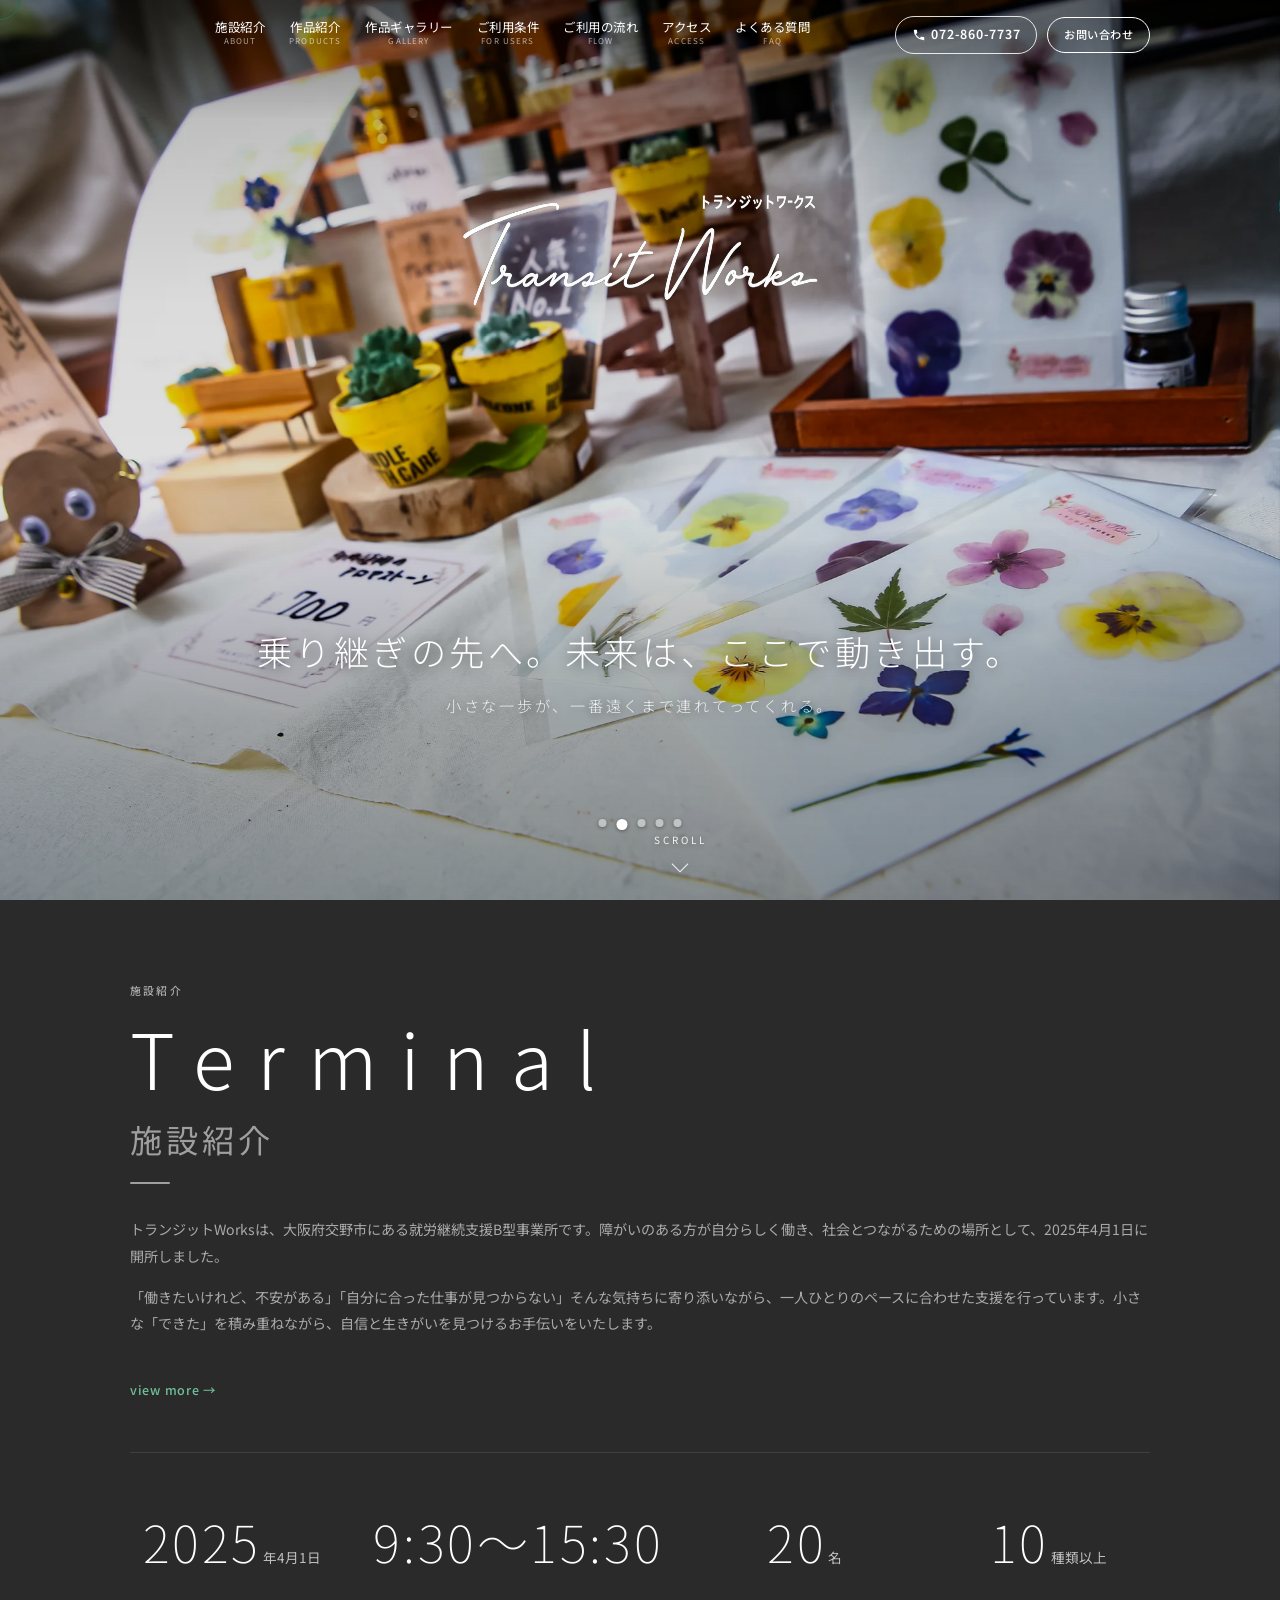
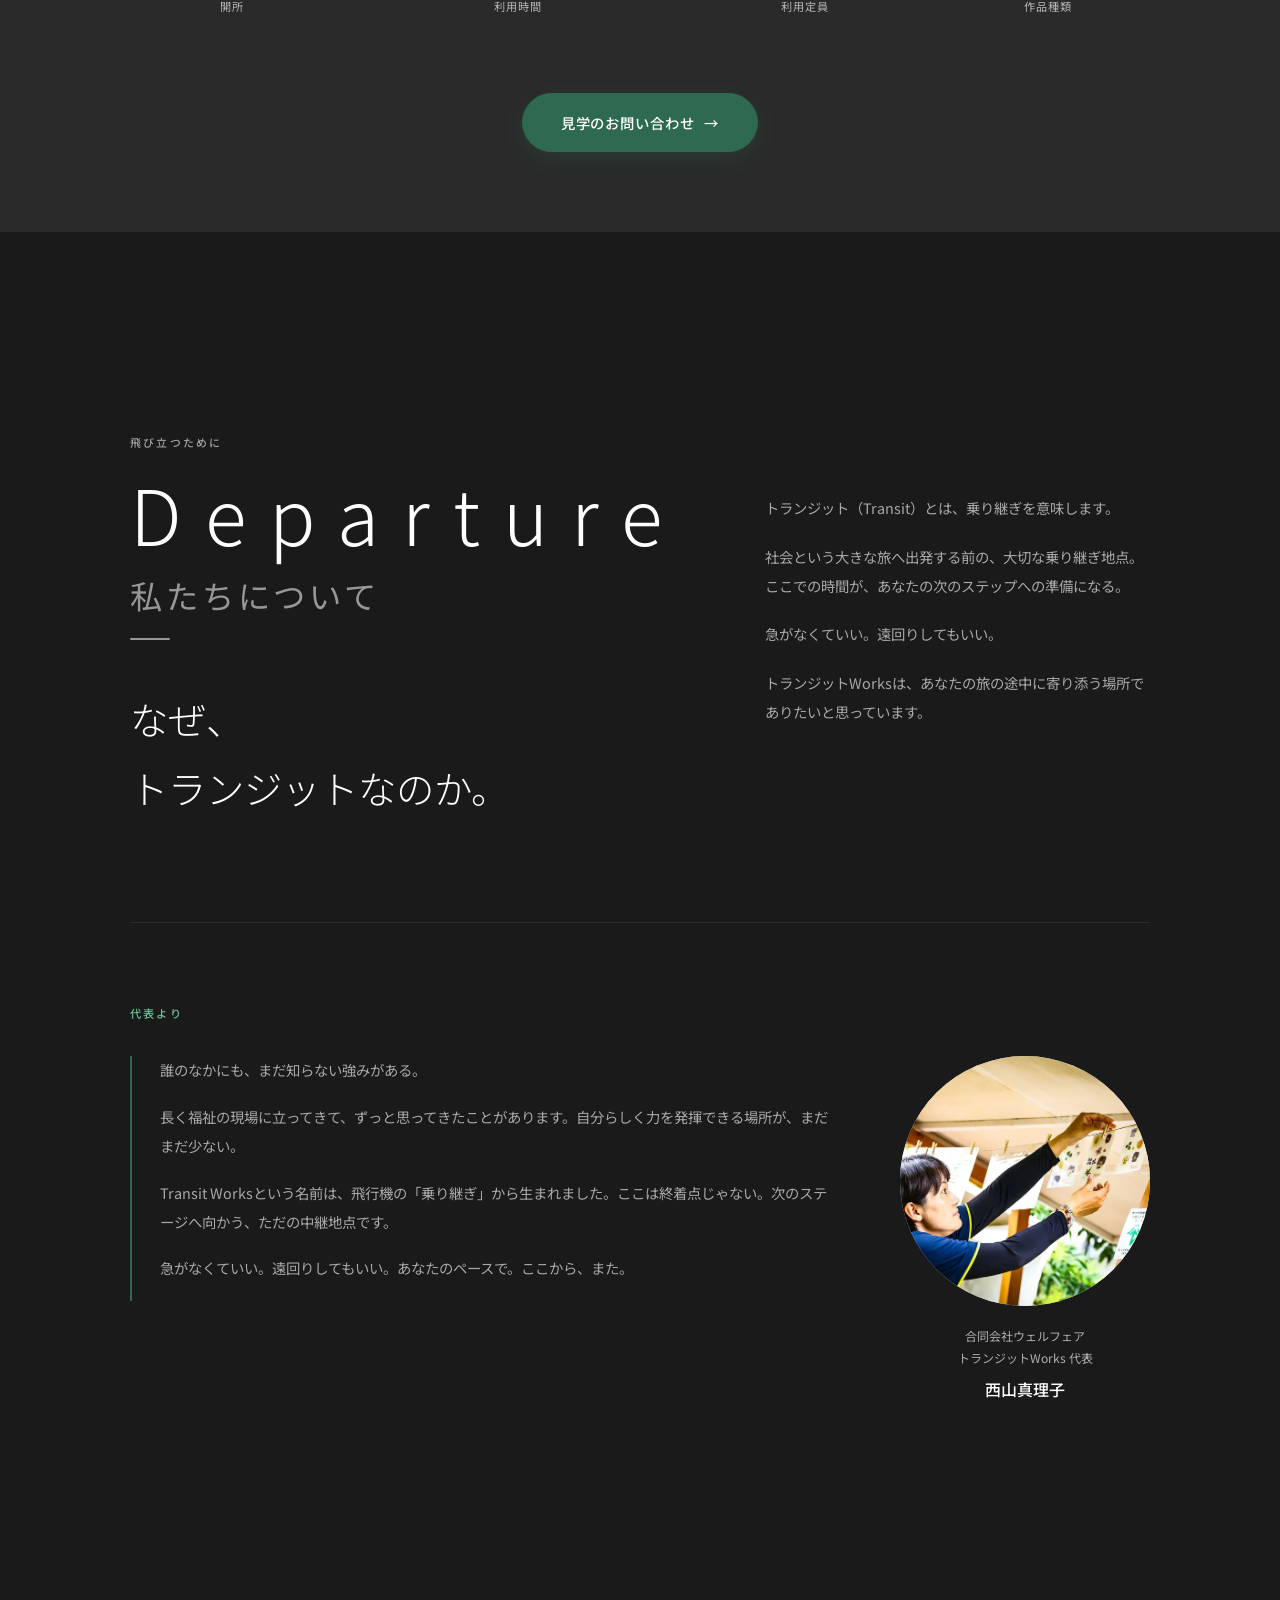
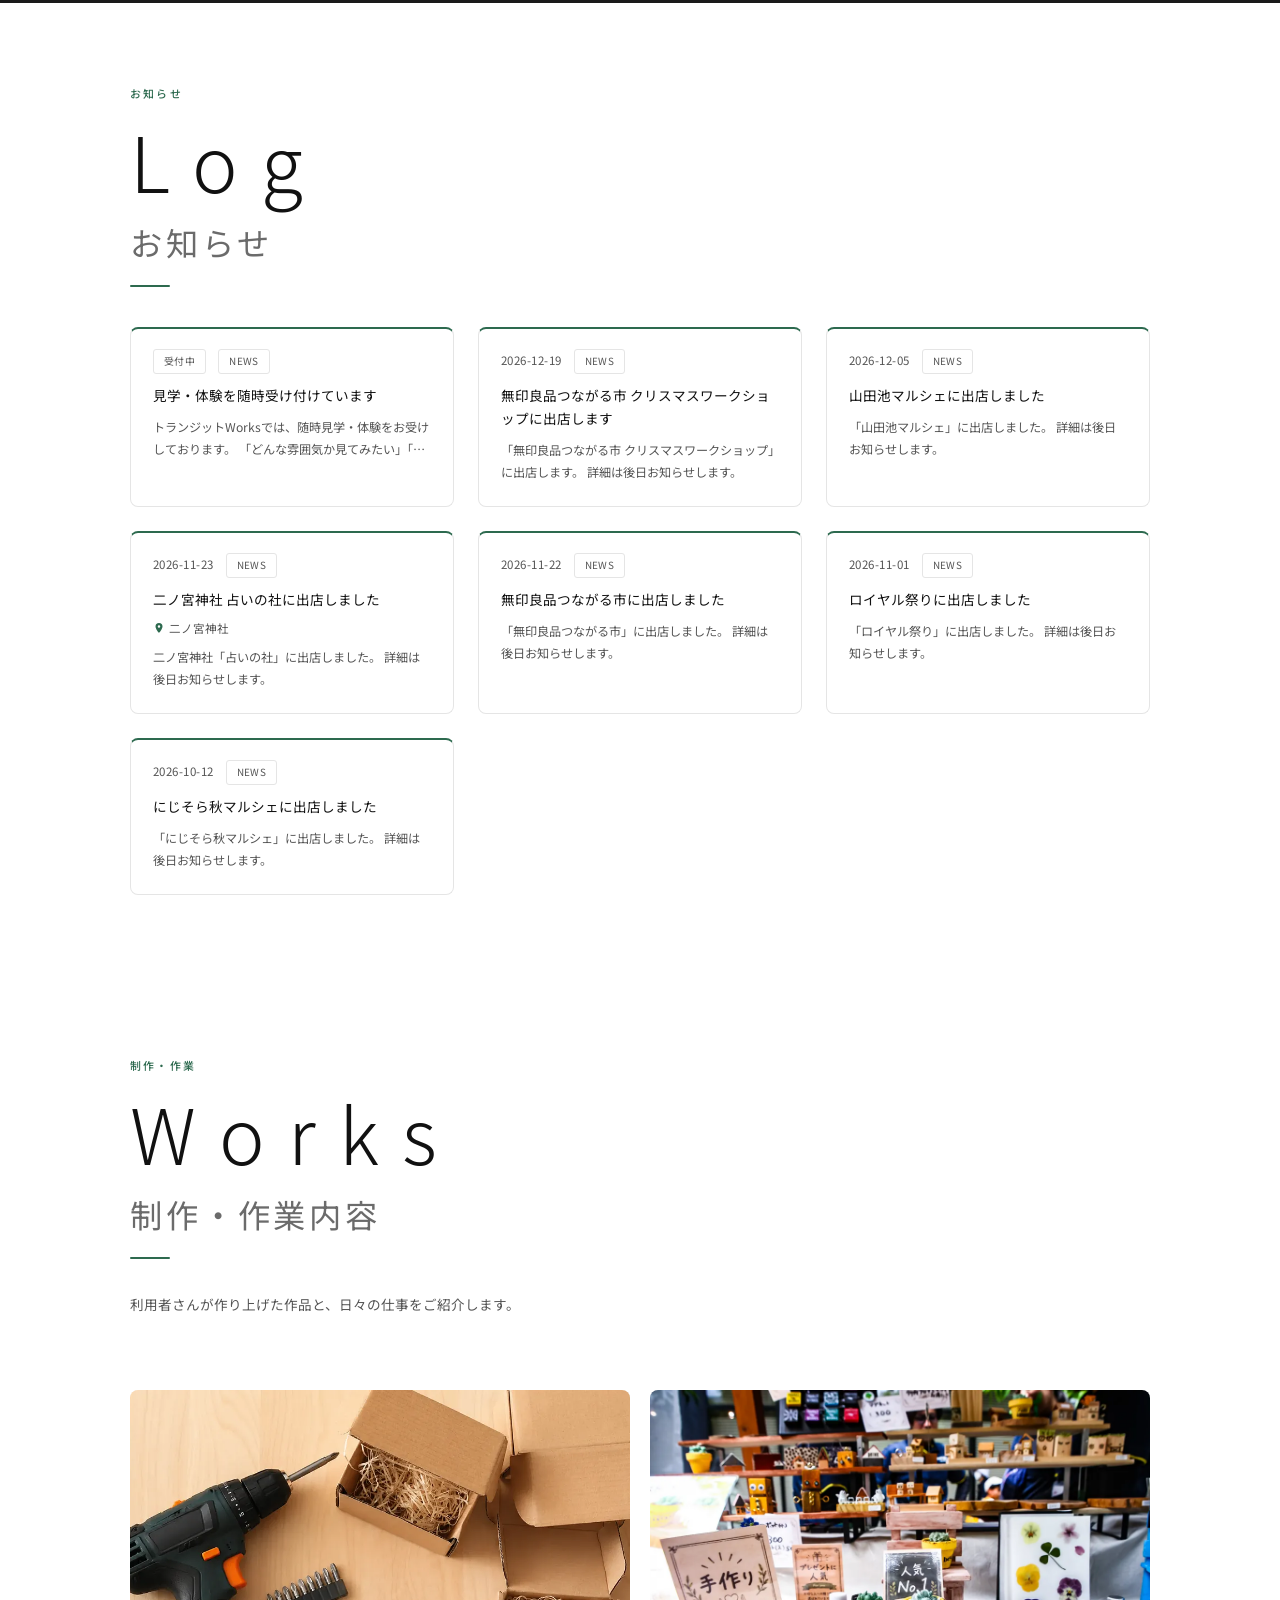
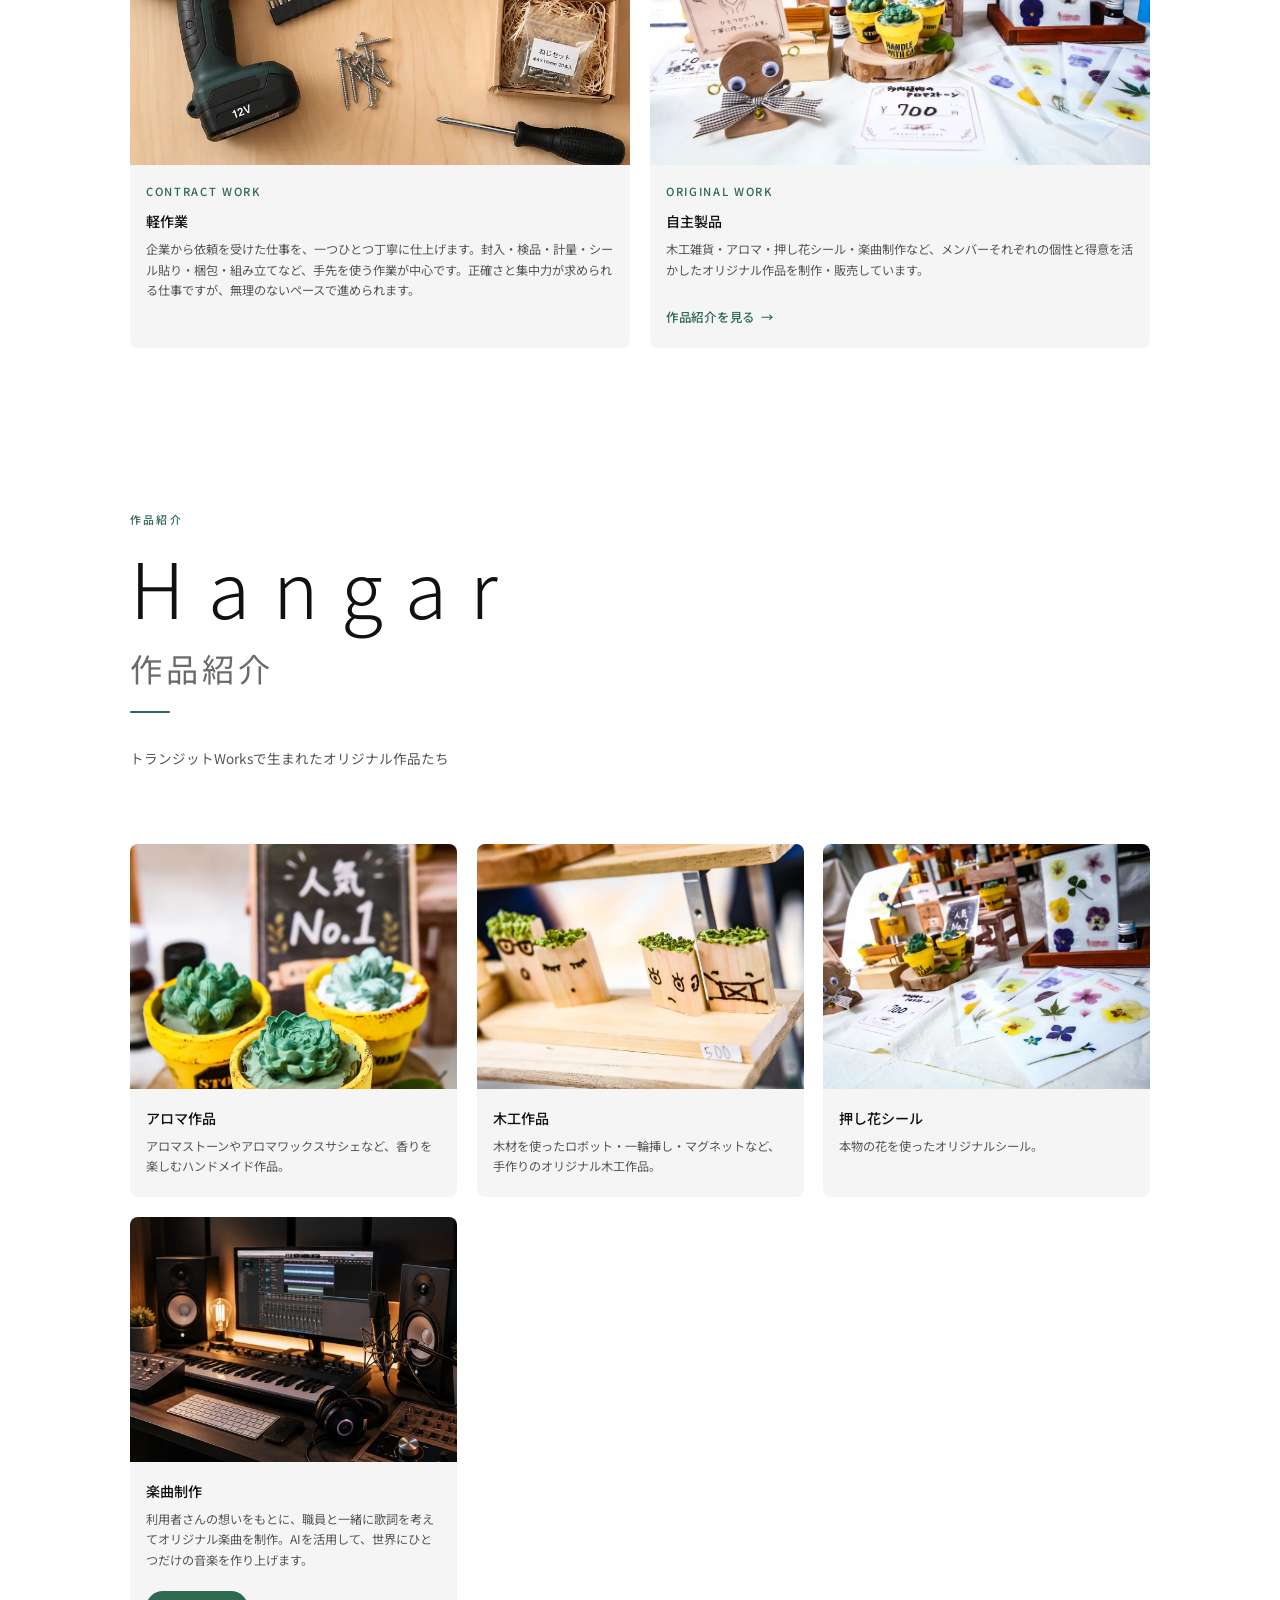
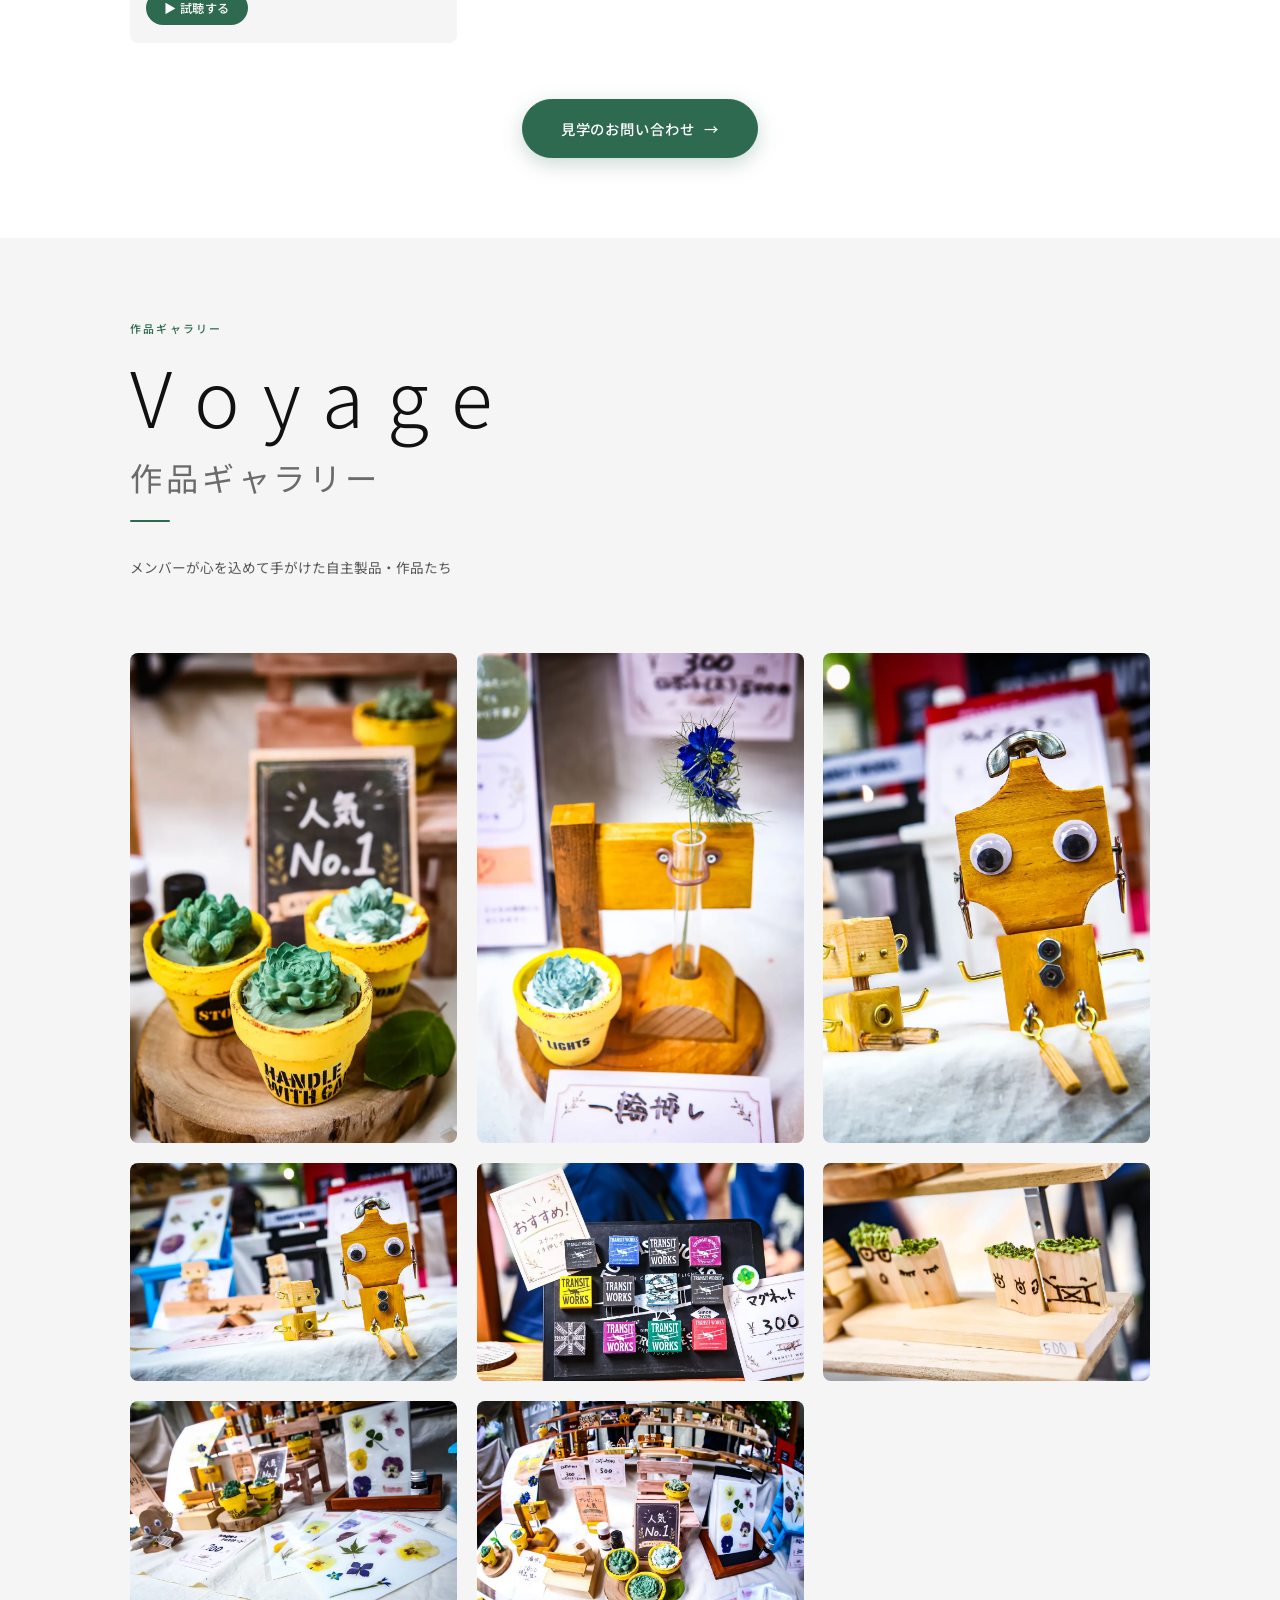
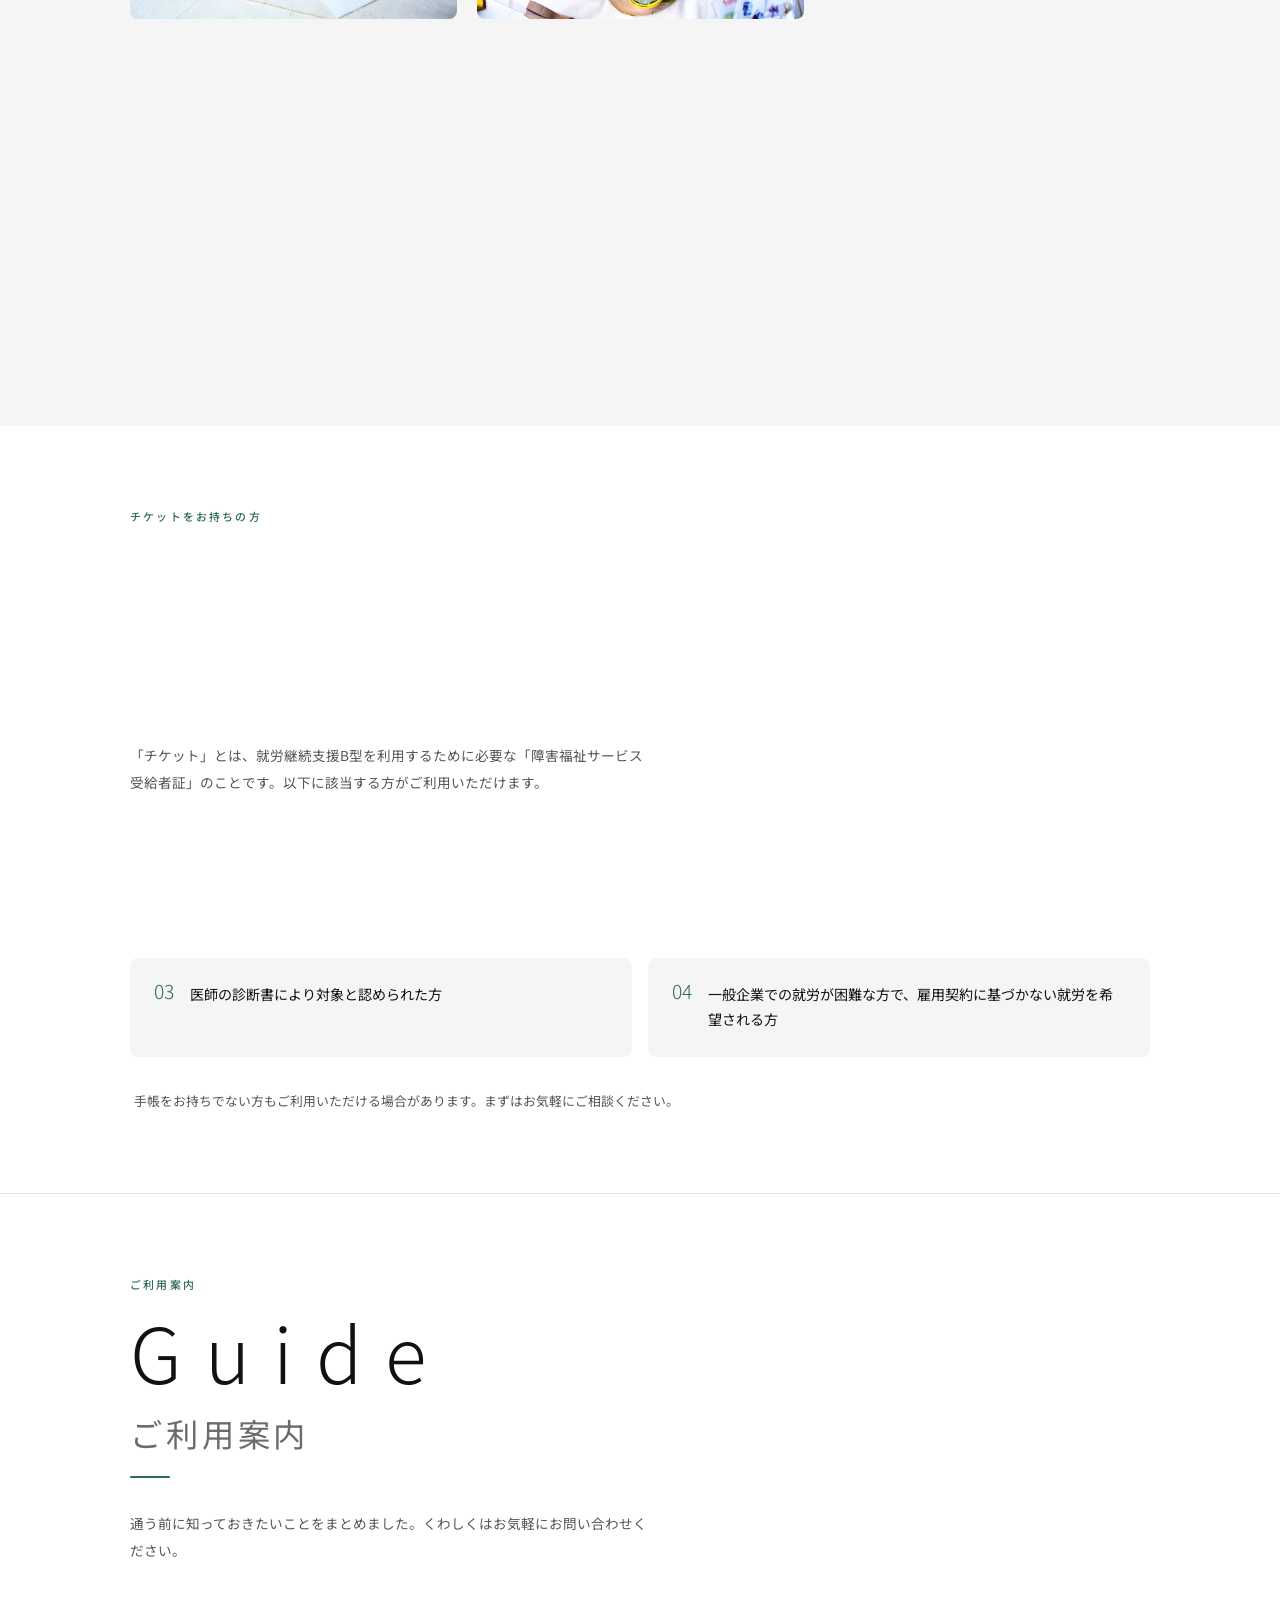
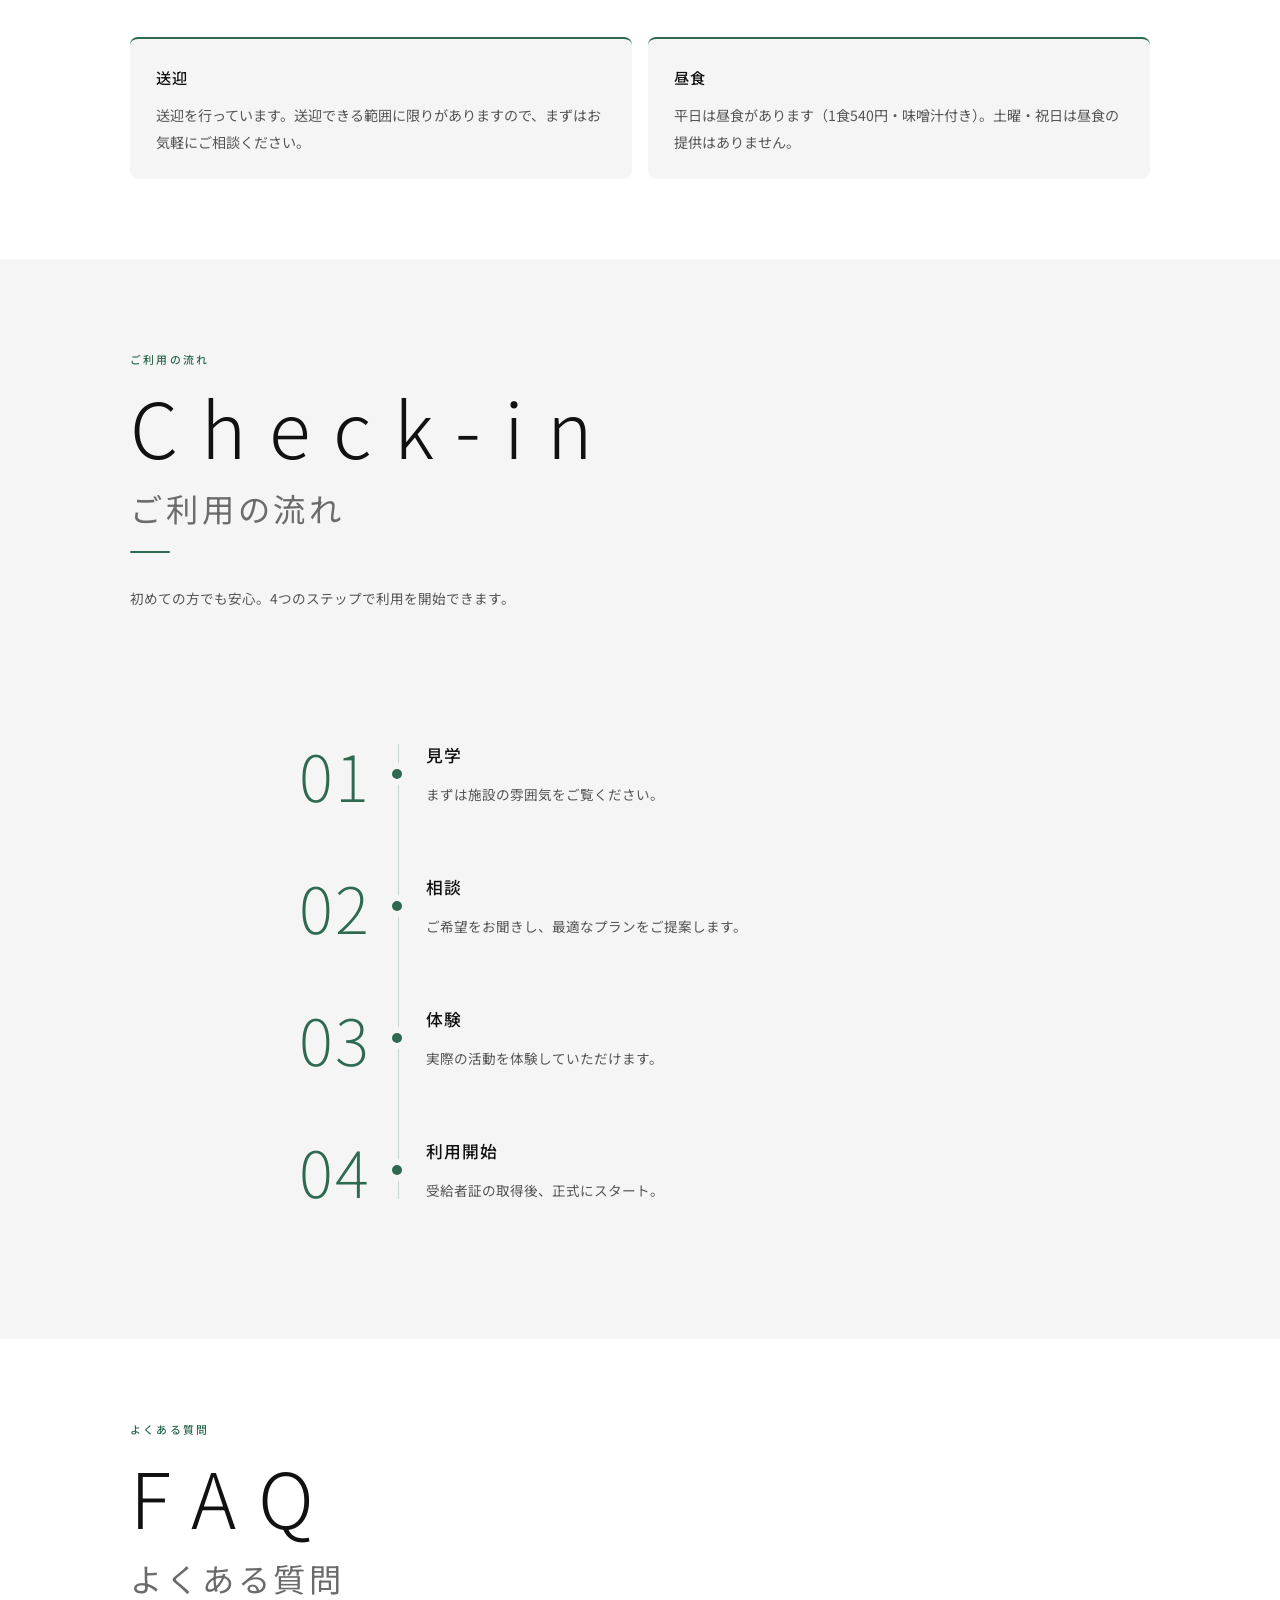
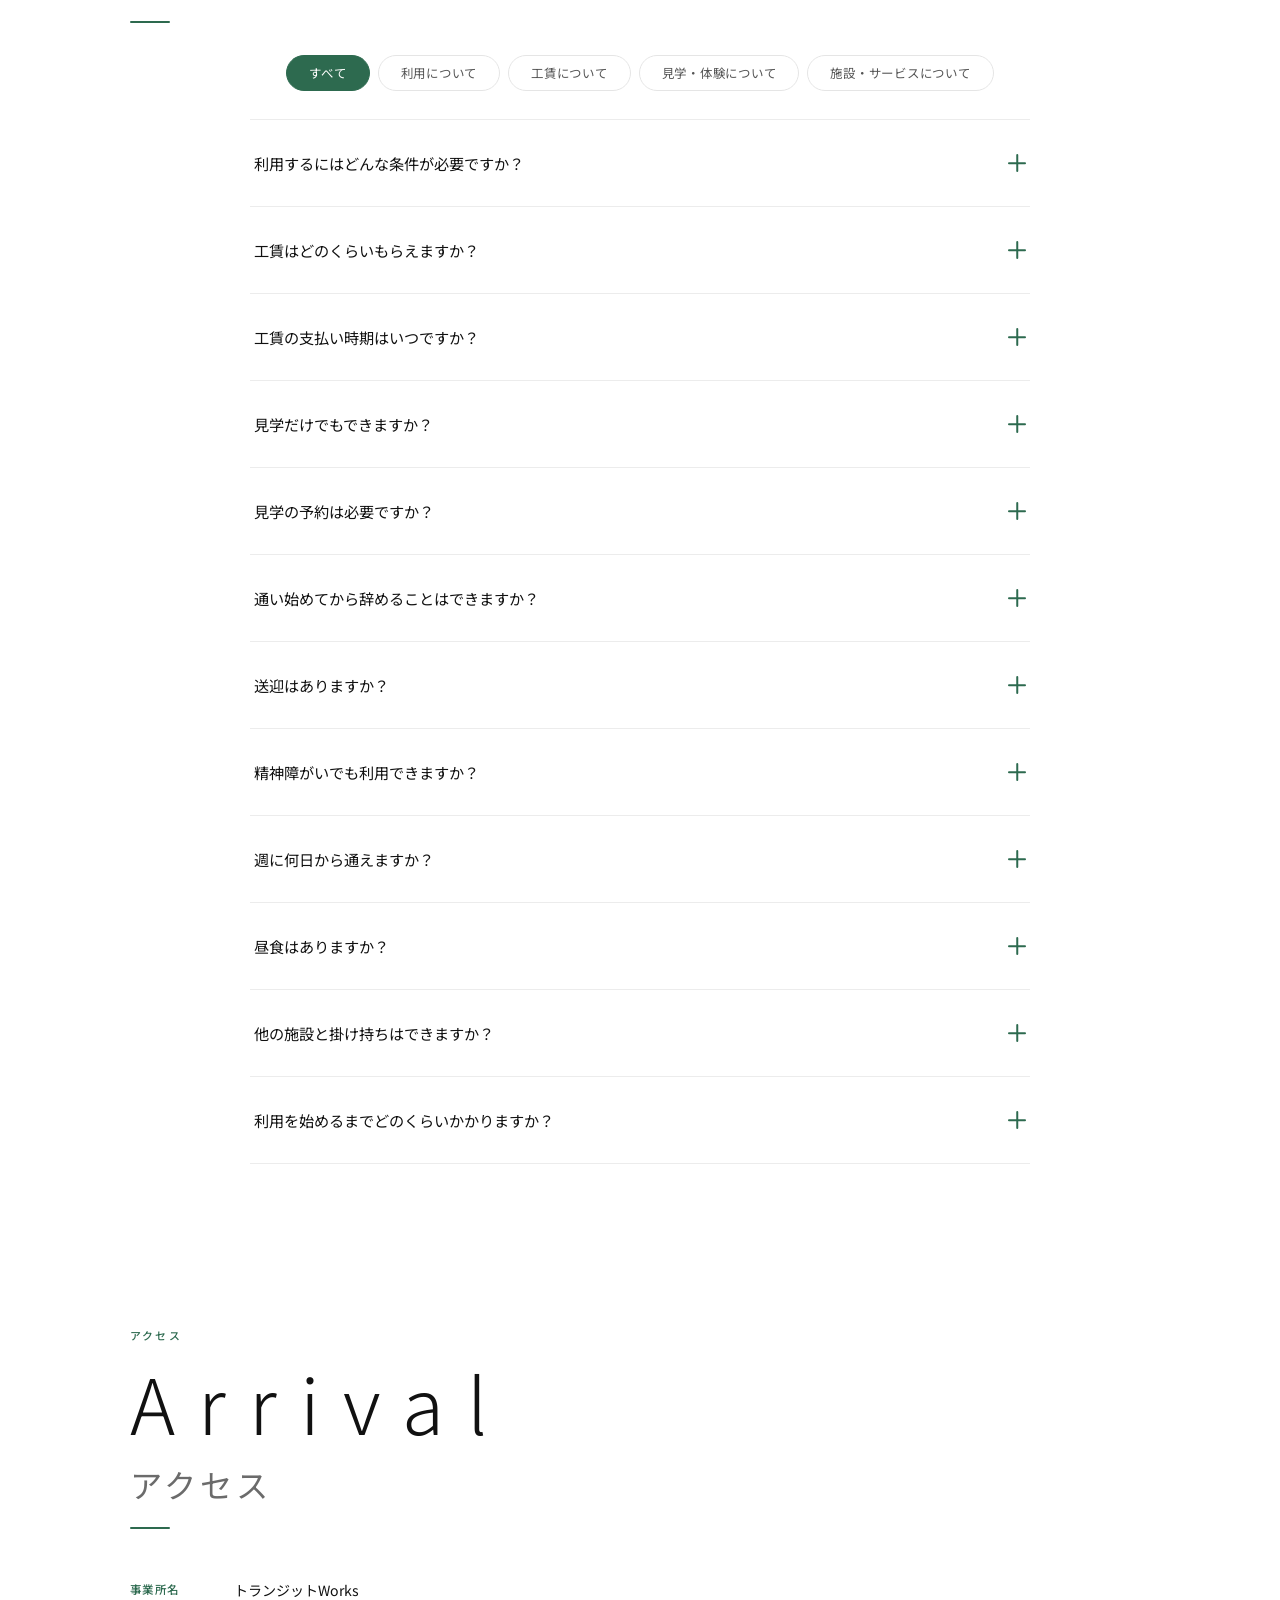
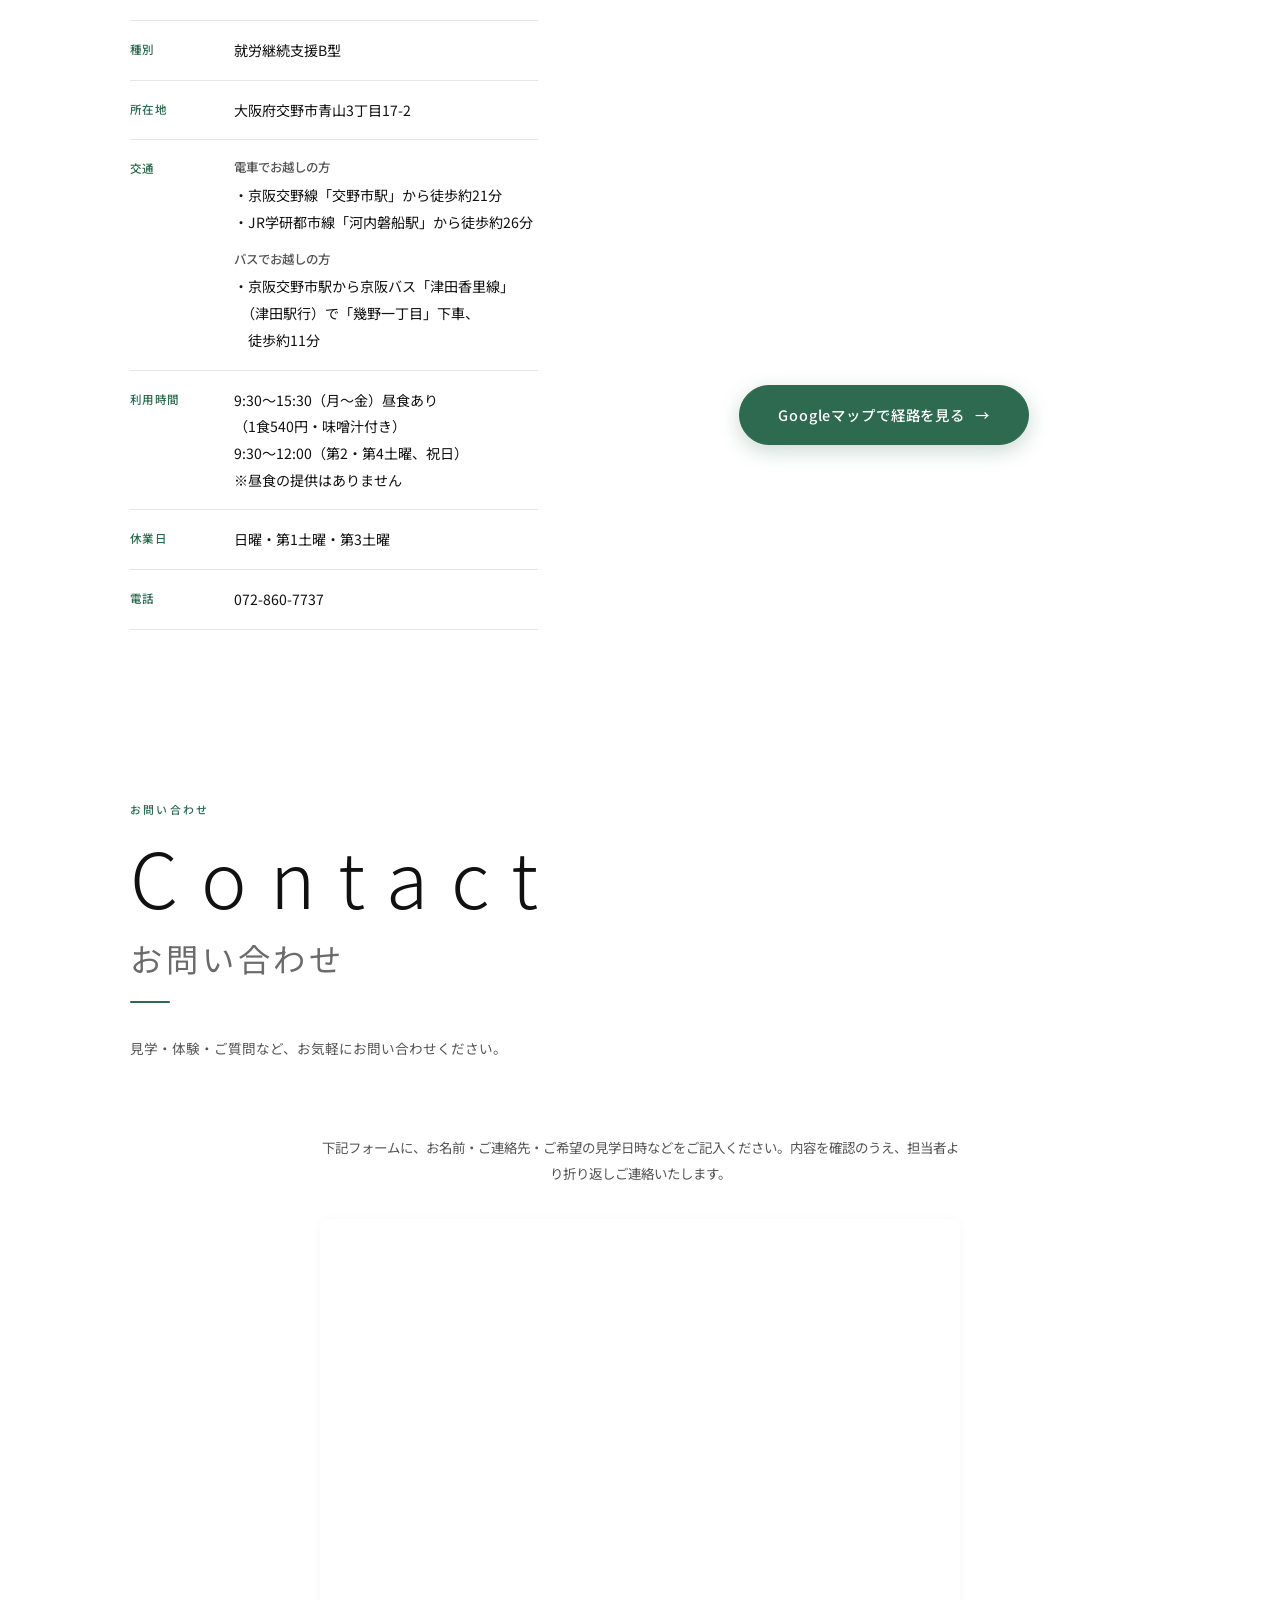
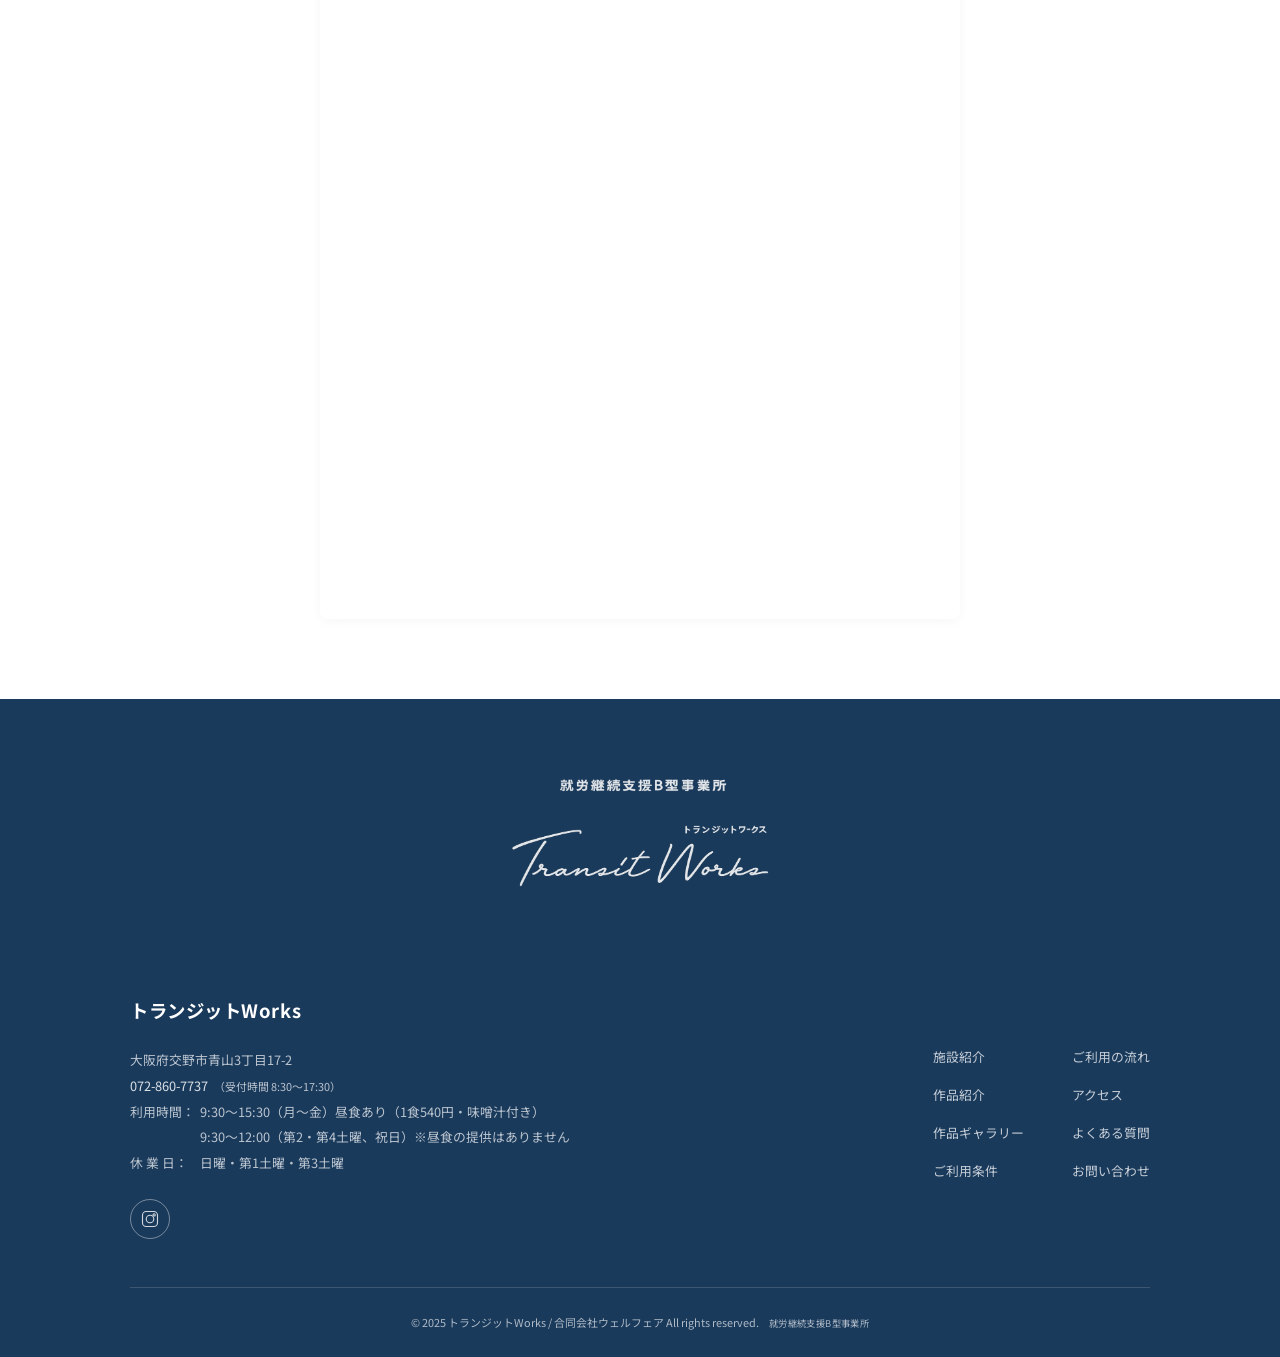
==== index.html @ 9cb4a94c "seo: 構造化データの電話番号・住所・営業時間を、CMSの「基本情報」から自動で作るように - 読み取れない値・空の値や、CMSのデータが読み込めないときは、HTMLの固定の内容を使う - 基本情報" ====
<!DOCTYPE html>
<html lang="ja">
<head>
<!-- Google tag (gtag.js) -->
<script async src="https://www.googletagmanager.com/gtag/js?id=G-5WEX99K593"></script>
<script>
  window.dataLayer = window.dataLayer || [];
  function gtag(){dataLayer.push(arguments);}
  gtag('js', new Date());
  gtag('config', 'G-5WEX99K593');
</script>
<meta charset="UTF-8">
<meta name="viewport" content="width=device-width, initial-scale=1.0, viewport-fit=cover">
<title>トランジットWorks｜就労継続支援B型事業所｜大阪府交野市</title>
<meta name="description" content="大阪府交野市の就労継続支援B型事業所トランジットWorks。障がいのある方が自分らしく働き、社会とつながるための場所です。見学・体験随時受付中。"><meta name="robots" content="index, follow">
<link rel="canonical" href="https://transit-works.pages.dev/">

<!-- OGP -->
<meta property="og:title" content="トランジットWorks｜就労継続支援B型事業所｜大阪府交野市">
<meta property="og:description" content="大阪府交野市の就労継続支援B型事業所。あなたのペースで、一歩ずつ。見学・体験随時受付中。">
<meta property="og:type" content="website">
<meta property="og:url" content="https://transit-works.pages.dev/">
<meta property="og:image" content="https://transit-works.pages.dev/ogp.jpg">
<meta property="og:locale" content="ja_JP">
<meta property="og:site_name" content="トランジットWorks">

<!-- Twitter Card -->
<meta name="twitter:card" content="summary_large_image">
<meta name="twitter:title" content="トランジットWorks｜就労継続支援B型事業所｜大阪府交野市">
<meta name="twitter:description" content="大阪府交野市の就労継続支援B型事業所。あなたのペースで、一歩ずつ。見学・体験随時受付中。">
<meta name="twitter:image" content="https://transit-works.pages.dev/ogp.jpg">

<!-- Theme & Manifest -->
<meta name="theme-color" content="#2d6a4f">
<link rel="manifest" href="manifest.json">

<!-- Favicon -->
<link rel="icon" type="image/svg+xml" href="favicon.svg">
<link rel="icon" type="image/x-icon" href="favicon.ico">
<link rel="apple-touch-icon" sizes="180x180" href="apple-touch-icon.png">

<!-- Fonts & CSS -->
<link rel="preconnect" href="https://fonts.googleapis.com">
<link rel="preconnect" href="https://fonts.gstatic.com" crossorigin>
<link href="https://fonts.googleapis.com/css2?family=Noto+Sans+JP:wght@100;300;400;500;700&display=swap" rel="stylesheet">
<link rel="stylesheet" href="style.css">
<!-- オープニングの複葉機と雲を最優先で読み込む（「視差効果を減らす」設定の人はオープニングを出さないので読み込まない） -->
<link rel="preload" as="image" href="/images/loading-plane.png">
<link rel="preload" as="image" href="/images/loading-cloud.png">

<!-- 事業所情報の構造化データ（schema.org LocalBusiness / JSON-LD） -->
<script type="application/ld+json" id="ld-business">
{
  "@context": "https://schema.org",
  "@type": "LocalBusiness",
  "name": "トランジットWorks",
  "description": "大阪府交野市の就労継続支援B型事業所。障がいのある方が自分らしく働き、社会とつながるための場所です。",
  "url": "https://transit-works.pages.dev/",
  "telephone": "+81-72-860-7737",
  "image": "https://transit-works.pages.dev/ogp.jpg",
  "address": {
    "@type": "PostalAddress",
    "streetAddress": "青山3丁目17-2",
    "addressLocality": "交野市",
    "addressRegion": "大阪府",
    "postalCode": "576-0066",
    "addressCountry": "JP"
  },
  "geo": {
    "@type": "GeoCoordinates",
    "latitude": 34.78969322384322,
    "longitude": 135.68901823265415
  },
  "hasMap": "https://www.google.com/maps?q=34.78969322384322,135.68901823265415",
  "additionalProperty": [
    {"@type": "PropertyValue", "name": "電車でお越しの方", "value": "京阪交野線「交野市駅」から徒歩約21分"},
    {"@type": "PropertyValue", "name": "電車でお越しの方", "value": "JR学研都市線「河内磐船駅」から徒歩約26分"},
    {"@type": "PropertyValue", "name": "バスでお越しの方", "value": "京阪交野市駅から京阪バス「津田香里線」（津田駅行）で「幾野一丁目」下車、徒歩約11分"}
  ],
  "openingHoursSpecification": [
    {
      "@type": "OpeningHoursSpecification",
      "dayOfWeek": ["Monday", "Tuesday", "Wednesday", "Thursday", "Friday"],
      "opens": "09:30",
      "closes": "15:30"
    },
    {
      "@type": "OpeningHoursSpecification",
      "dayOfWeek": "Saturday",
      "opens": "09:30",
      "closes": "12:00",
      "description": "第2・第4土曜、祝日のみ"
    }
  ]
}
</script>

</head>
<body>
<a class="skip-link" href="#about">本文へスキップ</a>
<script>/* オープニング：新しく開いたとき（新しいタブ・ブラウザを開き直したとき）はフル、同じタブで再読み込みしたときは短縮版。
   「このタブで一度見た」印は sessionStorage（タブを閉じると消える）に置く */(function(){var short=false;try{var nav=performance.getEntriesByType&&performance.getEntriesByType("navigation")[0];var reload=nav?nav.type==="reload":(performance.navigation&&performance.navigation.type===1);short=reload&&sessionStorage.getItem("tw-opening-seen")==="1";sessionStorage.setItem("tw-opening-seen","1");localStorage.removeItem("tw-opening-day");}catch(e){}var c=document.documentElement.classList;c.add("loading-lock");if(short)c.add("opening-short");})();</script>

<!-- ===== Loading Screen ===== -->
<div id="loading">
  <div class="loading-panel loading-panel-l"></div>
  <div class="loading-panel loading-panel-r"></div>
  <canvas id="main-canvas" style="position:absolute;inset:0;width:100%;height:100%;pointer-events:none;z-index:5;"></canvas>
  <div class="loading-plane-wrap" style="display:none;z-index:5;"></div>
  <div class="loading-brand">
    <picture><source type="image/webp" srcset="/images/logo-hero-white.webp"><img src="/images/logo-hero-white.png" class="loading-logo" alt="トランジットWorks"></picture>
    <p class="loading-tagline"><span>どこまでも遠く、</span><span>どこまでも高く。</span></p>
    <div class="loading-sub">KATANO, OSAKA</div>
  </div>
  <button type="button" class="loading-skip" id="loadingSkip" aria-label="オープニングを飛ばしてサイトを開く">SKIP</button>
</div>

<!-- Page transition overlay (nav click) -->
<div class="page-trans" id="pageTrans" aria-hidden="true">
  <div class="page-trans-inner">
    <div class="page-trans-radar">
      <svg viewBox="0 0 100 100" class="page-trans-radar-svg" aria-hidden="true">
        <circle cx="50" cy="50" r="49" fill="none" stroke="rgba(45,106,79,.45)" stroke-width=".5"/>
        <circle cx="50" cy="50" r="32" fill="none" stroke="rgba(45,106,79,.28)" stroke-width=".5"/>
        <circle cx="50" cy="50" r="15" fill="none" stroke="rgba(45,106,79,.22)" stroke-width=".5"/>
        <line x1="2" y1="50" x2="98" y2="50" stroke="rgba(45,106,79,.18)" stroke-width=".5"/>
        <line x1="50" y1="2" x2="50" y2="98" stroke="rgba(45,106,79,.18)" stroke-width=".5"/>
      </svg>
      <div class="page-trans-radar-sweep"></div>
      <picture><source type="image/webp" srcset="/plane.webp"><img class="page-trans-plane" src="plane.png" alt="" width="32" height="32"></picture>
    </div>
    <div class="page-trans-logo">TRANSIT WORKS</div>
    <div class="page-trans-loading">
      <span class="page-trans-loading-text">LOADING...</span>
      <div class="page-trans-bar"><div class="page-trans-bar-fill"></div></div>
    </div>
  </div>
  <div class="page-trans-meters" aria-hidden="true">
    <div class="page-trans-meter"><span class="page-trans-meter-label">ALT</span><span class="page-trans-meter-val" id="ptAlt">----</span><span class="page-trans-meter-unit">ft</span></div>
    <div class="page-trans-meter"><span class="page-trans-meter-label">SPD</span><span class="page-trans-meter-val" id="ptSpd">---</span><span class="page-trans-meter-unit">kts</span></div>
    <div class="page-trans-meter"><span class="page-trans-meter-label">HDG</span><span class="page-trans-meter-val" id="ptHdg">---</span><span class="page-trans-meter-unit">&deg;</span></div>
  </div>
</div>

<!-- Custom cursor -->
<div class="cur-dot" id="curDot"></div>
<div class="cur-ring" id="curRing"></div>

<!-- Scroll progress bar -->
<div class="scroll-progress" id="scrollProgress"></div>

<!-- ===== Header ===== -->
<header class="header">
  <div class="header-center">
    <a href="#" class="header-logo-link" aria-label="トランジットWorks">
      <picture><source type="image/webp" srcset="/images/logo-sign.webp"><img src="/images/logo-sign.png" alt="トランジットWorks" class="header-logo-img header-logo-dark" width="1702" height="924"></picture>
    </a>
  </div>
  <div class="header-bottom">
    <nav><ul class="nav-list">
      <li><a href="#about"><span class="nav-ja">施設紹介</span><span class="nav-en">ABOUT</span></a></li>
      <li><a href="#works"><span class="nav-ja">作品紹介</span><span class="nav-en">PRODUCTS</span></a></li>
      <li><a href="#gallery"><span class="nav-ja">作品ギャラリー</span><span class="nav-en">GALLERY</span></a></li>
      <li><a href="#target"><span class="nav-ja">ご利用条件</span><span class="nav-en">FOR USERS</span></a></li>
      <li><a href="#flow"><span class="nav-ja">ご利用の流れ</span><span class="nav-en">FLOW</span></a></li>
      <li><a href="#access"><span class="nav-ja">アクセス</span><span class="nav-en">ACCESS</span></a></li>
      <li><a href="#faq"><span class="nav-ja">よくある質問</span><span class="nav-en">FAQ</span></a></li>
    </ul></nav>
    <div class="header-actions">
      <a href="tel:072-860-7737" class="header-phone"><svg class="header-phone-icon" viewBox="0 0 24 24" width="14" height="14" fill="currentColor" aria-hidden="true"><path d="M6.62 10.79a15.53 15.53 0 0 0 6.59 6.59l2.2-2.2a1 1 0 0 1 1.02-.24 11.36 11.36 0 0 0 3.57.57 1 1 0 0 1 1 1V20a1 1 0 0 1-1 1A17 17 0 0 1 3 4a1 1 0 0 1 1-1h3.5a1 1 0 0 1 1 1 11.36 11.36 0 0 0 .57 3.57 1 1 0 0 1-.24 1.02l-2.21 2.2z"/></svg><span>072-860-7737</span></a>
      <a href="#contact" class="nav-cta" role="button">お問い合わせ</a>
    </div>
  </div>
  <button class="hamburger" id="hamburger" aria-label="メニュー"><span></span><span></span><span></span></button>
  <div class="mobile-nav" id="mobileNav">
    <a href="#about">施設紹介</a><a href="#works">作品紹介</a><a href="#gallery">作品ギャラリー</a><a href="#target">ご利用条件</a><a href="#flow">ご利用の流れ</a><a href="#access">アクセス</a><a href="#faq">よくある質問</a><a href="#contact">お問い合わせ</a>
  </div>
</header>

<!-- ===== Hero ===== -->
<section class="hero">
  <div class="hero-slideshow" id="heroSlideshow">
    <div class="hero-slide is-active" style="background-image:url('/images/hero-signage-vertical.jpg');background-image:image-set(url('/images/hero-signage-vertical.webp') type('image/webp'),url('/images/hero-signage-vertical.jpg') type('image/jpeg'));--m-pos:25%"></div>
    <div class="hero-slide" style="background-image:url('/images/hero-pressed-flowers.jpg');background-image:image-set(url('/images/hero-pressed-flowers.webp') type('image/webp'),url('/images/hero-pressed-flowers.jpg') type('image/jpeg'));--m-pos:75%"></div>
    <div class="hero-slide" style="background-image:url('/images/hero-robots-shelf.jpg');background-image:image-set(url('/images/hero-robots-shelf.webp') type('image/webp'),url('/images/hero-robots-shelf.jpg') type('image/jpeg'));--m-pos:25%"></div>
    <div class="hero-slide m-contain" style="background-image:url('/images/hero-seesaw-bestfriend.jpg');background-image:image-set(url('/images/hero-seesaw-bestfriend.webp') type('image/webp'),url('/images/hero-seesaw-bestfriend.jpg') type('image/jpeg'))"></div>
    <div class="hero-slide" style="background-image:url('/images/hero-handmade-table.jpg');background-image:image-set(url('/images/hero-handmade-table.webp') type('image/webp'),url('/images/hero-handmade-table.jpg') type('image/jpeg'))"></div>
  </div>
  <div class="hero-overlay"></div>
  <!-- 横切る飛行機と飛行機雲（暗幕の上・ロゴやキャッチコピーの下の層） -->
  <div class="hero-flight" aria-hidden="true">
    <span class="hero-contrail" id="heroContrail"></span>
    <picture><source type="image/webp" srcset="/plane.webp"><img class="hero-plane" id="flyingPlane" src="plane.png" alt="" width="80" height="80"></picture>
  </div>
  <!-- 中央上寄り：ロゴ -->
  <div class="hero-top">
    <picture><source type="image/webp" srcset="/images/logo-hero-white.webp"><img class="hero-logo" src="/images/logo-hero-white.png" alt="Transit Works" width="1536" height="450"></picture>
  </div>
  <!-- 中央下寄り：キャッチ＋サブ -->
  <div class="hero-bottom">
    <h1 class="hero-catch" id="heroCatch"><span class="hero-phrase">乗り継ぎの先へ。</span><span class="hero-phrase">未来は、ここで動き出す。</span></h1>
    <p class="hero-sub-copy" id="heroSubCopy"><span class="hero-phrase">小さな一歩が、</span><span class="hero-phrase">一番遠くまで連れてってくれる。</span></p>
  </div>
  <a href="#about" class="hero-scroll" id="heroScroll" aria-label="次のセクションへスクロール">
    <span class="hero-scroll-text">SCROLL</span>
    <span class="hero-scroll-arrow"></span>
  </a>
  <div class="hero-dots" id="heroDots" aria-hidden="true"></div>
</section>

<!-- ===== About ===== -->
<section class="section about" id="about">
  <div class="container fade-in">
    <div class="about-grid no-photo">
      <div class="about-photo sa" hidden><img id="cms-about-photo" alt="トランジットWorksでの活動の様子" width="800" height="600"></div>
      <div class="about-body sa sa-d1">
        <span class="sec-label">施設紹介</span>
        <h2 class="sec-title-en slide-in">Terminal<span class="sec-title-ja">施設紹介</span></h2>
        <p id="cms-about-text1">トランジットWorksは、大阪府交野市にある就労継続支援B型事業所です。障がいのある方が自分らしく働き、社会とつながるための場所として、2025年4月1日に開所しました。</p>
        <p id="cms-about-text2">「働きたいけれど、不安がある」「自分に合った仕事が見つからない」そんな気持ちに寄り添いながら、一人ひとりのペースに合わせた支援を行っています。小さな「できた」を積み重ねながら、自信と生きがいを見つけるお手伝いをいたします。</p>
        <a href="#departure" class="link-arrow">view more &rarr;</a>
      </div>
    </div>
    <div class="about-stats sa">
      <div class="stat">
        <div class="stat-value" id="cms-stat1-value"><span class="stat-num" data-count="2025" data-count-from="2015">2015</span><span class="stat-unit">年4月1日</span></div>
        <span class="stat-label" id="cms-stat1-label">開所</span>
      </div>
      <div class="stat">
        <div class="stat-value" id="cms-stat2-value"><span class="stat-num">9:30〜15:30</span></div>
        <span class="stat-label" id="cms-stat2-label">利用時間</span>
      </div>
      <div class="stat">
        <div class="stat-value" id="cms-stat3-value"><span class="stat-num" data-count="20">0</span><span class="stat-unit">名</span></div>
        <span class="stat-label" id="cms-stat3-label">利用定員</span>
      </div>
      <div class="stat">
        <div class="stat-value" id="cms-stat4-value"><span class="stat-num" data-count="10">0</span><span class="stat-unit">種類以上</span></div>
        <span class="stat-label" id="cms-stat4-label">作品種類</span>
      </div>
    </div>
    <div class="sec-cta sa"><a href="#contact" class="cta-btn">見学のお問い合わせ<span class="cta-btn-arrow" aria-hidden="true">&rarr;</span></a></div>
  </div>
</section>

<!-- ===== Philosophy ===== -->
<section class="section philosophy" id="departure">
  <div class="container fade-in">
    <div class="philosophy-grid">
      <div class="philosophy-left sa">
        <span class="sec-label">飛び立つために</span>
        <h2 class="sec-title-en slide-in">Departure<span class="sec-title-ja">私たちについて</span></h2>
        <p class="philosophy-catch" id="cms-philosophy-catch">なぜ、<br>トランジットなのか。</p>
      </div>
      <div class="philosophy-right sa sa-d1">
        <p id="cms-philosophy1">トランジット（Transit）とは、乗り継ぎを意味します。</p>
        <p id="cms-philosophy2">社会という大きな旅へ出発する前の、大切な乗り継ぎ地点。ここでの時間が、あなたの次のステップへの準備になる。</p>
        <p id="cms-philosophy3">急がなくていい。遠回りしてもいい。</p>
        <p id="cms-philosophy4">トランジットWorksは、あなたの旅の途中に寄り添う場所でありたいと思っています。</p>
      </div>
    </div>

    <!-- Representative message -->
    <div class="rep-message sa">
      <span class="rep-label">代表より</span>
      <div class="rep-layout">
        <div class="rep-body">
          <p id="cms-rep1">誰のなかにも、まだ知らない強みがある。</p>
          <p id="cms-rep2">長く福祉の現場に立ってきて、ずっと思ってきたことがあります。自分らしく力を発揮できる場所が、まだまだ少ない。</p>
          <p id="cms-rep3">Transit Worksという名前は、飛行機の「乗り継ぎ」から生まれました。ここは終着点じゃない。次のステージへ向かう、ただの中継地点です。</p>
          <p id="cms-rep4">急がなくていい。遠回りしてもいい。あなたのペースで。ここから、また。</p>
        </div>
        <div class="rep-side">
          <div class="rep-photo">
            <picture><source type="image/webp" srcset="/images/representative.webp"><img id="cms-rep-photo" src="/images/representative.jpg" alt="トランジットWorks（交野市の就労継続支援B型事業所）代表 西山真理子" width="2000" height="1333"></picture>
          </div>
          <div class="rep-sign-text">
            <span id="cms-rep-company">合同会社ウェルフェア</span>
            <span id="cms-rep-title">トランジットWorks 代表</span>
            <span class="rep-name" id="cms-rep-name">西山真理子</span>
          </div>
        </div>
      </div>
    </div>
  </div>
</section>

<!-- ===== News ===== -->
<section class="section news" id="news">
  <div class="container fade-in">
    <div class="news-head">
      <span class="sec-label">お知らせ</span>
      <h2 class="sec-title-en slide-in">Log<span class="sec-title-ja">お知らせ</span></h2>
    </div>
    <div class="news-grid" id="newsList">
    </div>
  </div>
</section>

<!-- ===== Activities ===== -->
<section class="section activities" id="activities">
  <div class="container fade-in">
    <span class="sec-label">制作・作業</span>
    <h2 class="sec-title-en slide-in">Works<span class="sec-title-ja">制作・作業内容</span></h2>
    <p class="sec-lead">利用者さんが作り上げた作品と、日々の仕事をご紹介します。</p>
    <div class="works-gallery-row" id="activitiesCards">
      <div class="works-card sa"><div class="works-thumb"><picture><source type="image/webp" srcset="/images/light-work.webp"><img src="/images/light-work.jpg" alt="電動ドリルやねじ、ダンボール箱を使った封入・組み立て作業の様子" width="800" height="600"></picture></div><span class="works-card-label">CONTRACT WORK</span><h3>軽作業</h3><p>企業から依頼を受けた仕事を、一つひとつ丁寧に仕上げます。封入・検品・計量・シール貼り・梱包・組み立てなど、手先を使う作業が中心です。正確さと集中力が求められる仕事ですが、無理のないペースで進められます。</p></div>
      <div class="works-card sa sa-d1"><div class="works-thumb"><picture><source type="image/webp" srcset="/images/0606-003.webp"><img src="/images/0606-003.JPG" alt="木工雑貨やアロマストーン、押し花シールなど、トランジットWorksの自主製品が並ぶ様子" width="800" height="600"></picture></div><span class="works-card-label">ORIGINAL WORK</span><h3>自主製品</h3><p>木工雑貨・アロマ・押し花シール・楽曲制作など、メンバーそれぞれの個性と得意を活かしたオリジナル作品を制作・販売しています。</p><a class="works-card-link" href="#works">作品紹介を見る<span aria-hidden="true">&rarr;</span></a></div>
    </div>
  </div>
</section>

<!-- ===== Works ===== -->
<section class="section works" id="works">
  <div class="container fade-in">
    <span class="sec-label">作品紹介</span>
    <h2 class="sec-title-en slide-in">Hangar<span class="sec-title-ja">作品紹介</span></h2>
    <p class="sec-lead">トランジットWorksで生まれたオリジナル作品たち</p>
    <div class="works-grid" id="worksGrid">
      <div class="works-card sa" data-category="自主製品"><div class="works-thumb"><picture><source type="image/webp" srcset="/images/works-aroma.webp"><img src="/images/works-aroma.jpg" alt="アロマ作品" width="1333" height="2000"></picture></div><h3>アロマ作品</h3><p>アロマストーンやアロマワックスサシェなど、香りを楽しむハンドメイド作品。</p></div>
      <div class="works-card sa sa-d1" data-category="自主製品"><div class="works-thumb"><picture><source type="image/webp" srcset="/images/works-wood.webp"><img src="/images/works-wood.jpg" alt="木工作品" width="2000" height="1333"></picture></div><h3>木工作品</h3><p>木材を使ったロボット・一輪挿し・マグネットなど、手作りのオリジナル木工作品。</p></div>
      <div class="works-card sa sa-d2" data-category="自主製品"><div class="works-thumb"><picture><source type="image/webp" srcset="/images/works-flower.webp"><img src="/images/works-flower.jpg" alt="押し花シール" width="2000" height="1333"></picture></div><h3>押し花シール</h3><p>本物の花を使ったオリジナルシール。</p></div>
      <div class="works-card sa sa-d3" data-category="自主製品"><div class="works-thumb"><span class="thumb-ph" aria-hidden="true"></span></div><h3>楽曲制作</h3><p>利用者さんの想いをもとに、職員と一緒に歌詞を考えてオリジナル楽曲を制作。AIを活用して、世界にひとつだけの音楽を作り上げます。</p><span class="works-soon-badge">準備中</span></div>
    </div>
    <div class="sec-cta sa"><a href="#contact" class="cta-btn">見学のお問い合わせ<span class="cta-btn-arrow" aria-hidden="true">&rarr;</span></a></div>
  </div>
</section>

<!-- ===== Gallery ===== -->
<section class="section gallery" id="gallery">
  <div class="container fade-in">
    <span class="sec-label">作品ギャラリー</span>
    <h2 class="sec-title-en slide-in">Voyage<span class="sec-title-ja">作品ギャラリー</span></h2>
    <p class="sec-lead">メンバーが心を込めて手がけた自主製品・<span class="sp-nowrap">作品たち</span></p>
    <div class="gallery-grid">
      <div class="gallery-item sa"><picture><source type="image/webp" srcset="/images/works-aroma.webp"><img src="/images/works-aroma.jpg" width="1824" height="2736" loading="lazy" alt="トランジットWorksの自主製品 サボテン型のアロマワックスサシェ"></picture></div>
      <div class="gallery-item sa sa-d1"><picture><source type="image/webp" srcset="/images/works-robot.webp"><img src="/images/works-robot.jpg" width="2736" height="1824" loading="lazy" alt="トランジットWorksの木工作品 手作りの木製ロボット"></picture></div>
      <div class="gallery-item sa sa-d2"><picture><source type="image/webp" srcset="/images/works-flower.webp"><img src="/images/works-flower.jpg" width="2736" height="1824" loading="lazy" alt="トランジットWorksの自主製品 本物の花を使った押し花シール"></picture></div>
      <div class="gallery-item sa sa-d3"><picture><source type="image/webp" srcset="/images/works-ikebana.webp"><img src="/images/works-ikebana.jpg" width="1824" height="2736" loading="lazy" alt="トランジットWorksの木工作品 手作りの一輪挿し"></picture></div>
      <div class="gallery-item sa sa-d4"><picture><source type="image/webp" srcset="/images/works-magnet.webp"><img src="/images/works-magnet.jpg" width="2736" height="1824" loading="lazy" alt="トランジットWorksのオリジナルロゴ入りマグネット"></picture></div>
      <div class="gallery-item sa sa-d5"><picture><source type="image/webp" srcset="/images/works-booth.webp"><img src="/images/works-booth.jpg" width="2736" height="1824" loading="lazy" alt="交野市の就労継続支援B型事業所トランジットWorksの自主製品が並ぶ様子"></picture></div>
      <div class="gallery-item sa sa-d6"><picture><source type="image/webp" srcset="/images/works-robot-tall.webp"><img src="/images/works-robot-tall.jpg" width="1216" height="1824" loading="lazy" alt="トランジットWorksの木工作品 手作りの木製ロボットのオブジェ"></picture></div>
      <div class="gallery-item sa sa-d7"><picture><source type="image/webp" srcset="/images/works-wood.webp"><img src="/images/works-wood.jpg" width="2736" height="1824" loading="lazy" alt="トランジットWorksの木工作品 顔を描いた木製の小物"></picture></div>
    </div>
  </div>
</section>

<!-- ===== Instagram banner ===== -->
<section class="insta-banner" id="instagram">
  <div class="container">
    <a class="insta-banner-link sa" href="https://www.instagram.com/toranjittoworks" target="_blank" rel="noopener noreferrer" aria-label="トランジットWorks公式Instagram @toranjittoworks（新しいタブで開く）">
      <span class="insta-banner-icon" aria-hidden="true">
        <svg width="40" height="40" viewBox="0 0 24 24" fill="none" stroke="currentColor" stroke-width="1.6" stroke-linecap="round" stroke-linejoin="round"><rect x="2" y="2" width="20" height="20" rx="5"/><circle cx="12" cy="12" r="5"/><circle cx="17.5" cy="6.5" r="1.5"/></svg>
      </span>
      <span class="insta-banner-text">
        <span class="insta-banner-title"><span class="sp-phrase">最新の活動は</span><span class="sp-phrase">Instagramでも発信中</span></span>
        <span class="insta-banner-handle">@toranjittoworks</span>
      </span>
      <span class="insta-banner-cta">フォローする &rarr;</span>
    </a>
  </div>
</section>

<!-- ===== Target ===== -->
<section class="section target" id="target">
  <div class="container fade-in">
    <span class="sec-label">チケットをお持ちの方</span>
    <h2 class="sec-title-en slide-in">Boarding<span class="sec-title-ja">ご利用条件</span></h2>
    <p class="sec-lead">「チケット」とは、就労継続支援B型を利用するために必要な「障害福祉サービス受給者証」のことです。以下に該当する方がご利用いただけます。</p>
    <div class="target-grid">
      <div class="target-item sa"><span class="target-num">01</span><p>障がい者手帳（身体・知的・精神）をお持ちの方</p></div>
      <div class="target-item sa sa-d1"><span class="target-num">02</span><p>自立支援医療受給者証をお持ちの方</p></div>
      <div class="target-item sa sa-d2"><span class="target-num">03</span><p>医師の診断書により対象と認められた方</p></div>
      <div class="target-item sa sa-d3"><span class="target-num">04</span><p>一般企業での就労が困難な方で、雇用契約に基づかない就労を希望される方</p></div>
    </div>
    <p class="target-note">手帳をお持ちでない方もご利用いただける場合があります。まずはお気軽にご相談ください。</p>
  </div>
</section>

<!-- ===== Guide（ご利用案内。空欄の項目は表示しない） ===== -->
<section class="section guide" id="guide">
  <div class="container fade-in">
    <span class="sec-label">ご利用案内</span>
    <h2 class="sec-title-en slide-in">Guide<span class="sec-title-ja">ご利用案内</span></h2>
    <p class="sec-lead">通う前に知っておきたいことをまとめました。くわしくはお気軽にお問い合わせください。</p>
    <div class="guide-grid" id="guideGrid">
      <div class="guide-item sa"><h3 class="guide-label">送迎</h3><p>送迎を行っています。送迎できる範囲に限りがありますので、まずはお気軽にご相談ください。</p></div>
      <div class="guide-item sa sa-d1"><h3 class="guide-label">昼食</h3><p>平日は昼食があります（1食540円・味噌汁付き）。土曜・祝日は昼食の提供はありません。</p></div>
    </div>
    <div class="guide-schedule" id="guideSchedule" hidden></div>
    <p class="guide-office" id="guideOffice" hidden></p>
  </div>
</section>

<!-- ===== Flow ===== -->
<section class="section flow" id="flow">
  <div class="container fade-in">
    <span class="sec-label">ご利用の流れ</span>
    <h2 class="sec-title-en slide-in">Check-in<span class="sec-title-ja">ご利用の流れ</span></h2>
    <p class="sec-lead">初めての方でも安心。4つのステップで利用を開始できます。</p>
    <div class="steps">
      <div class="step sa"><span class="step-num">01</span><div class="step-body"><h3>見学</h3><p>まずは施設の雰囲気をご覧ください。</p></div></div>
      <div class="step sa sa-d1"><span class="step-num">02</span><div class="step-body"><h3>相談</h3><p>ご希望をお聞きし、最適なプランをご提案します。</p></div></div>
      <div class="step sa sa-d2"><span class="step-num">03</span><div class="step-body"><h3>体験</h3><p>実際の活動を体験していただけます。</p></div></div>
      <div class="step sa sa-d3"><span class="step-num">04</span><div class="step-body"><h3>利用開始</h3><p>受給者証の取得後、正式にスタート。</p></div></div>
    </div>
  </div>
</section>

<!-- ===== FAQ ===== -->
<section class="section faq" id="faq">
  <div class="container fade-in">
    <span class="sec-label">よくある質問</span>
    <h2 class="sec-title-en slide-in">FAQ<span class="sec-title-ja">よくある質問</span></h2>
    <div class="faq-filter" id="faqFilter">
      <button class="faq-filter-btn active" type="button" data-filter="all">すべて</button>
      <button class="faq-filter-btn" type="button" data-filter="利用について">利用について</button>
      <button class="faq-filter-btn" type="button" data-filter="工賃について">工賃について</button>
      <button class="faq-filter-btn" type="button" data-filter="見学・体験について">見学・体験について</button>
      <button class="faq-filter-btn" type="button" data-filter="施設・サービスについて">施設・サービスについて</button>
    </div>
    <div class="faq-list" id="faqList">
      <div class="faq-item sa" data-category="利用について">
        <button class="faq-q" aria-expanded="false">利用するにはどんな条件が必要ですか？<span class="faq-icon"></span></button>
        <div class="faq-a"><p>障がい者手帳（身体・知的・精神）をお持ちの方、または医師の診断書がある方が対象です。手帳をお持ちでない方もご利用いただける場合がありますので、まずはお気軽にご相談ください。</p></div>
      </div>
      <div class="faq-item sa sa-d1" data-category="工賃について">
        <button class="faq-q" aria-expanded="false">工賃はどのくらいもらえますか？<span class="faq-icon"></span></button>
        <div class="faq-a"><p>活動内容や出勤日数によって異なります。まずは見学・体験を通じてご自身のペースを確認してから、詳しくご説明いたします。</p></div>
      </div>
      <div class="faq-item sa sa-d2" data-category="見学・体験について">
        <button class="faq-q" aria-expanded="false">見学だけでもできますか？<span class="faq-icon"></span></button>
        <div class="faq-a"><p>もちろんです。見学・体験は随時受け付けております。「まず雰囲気だけ見たい」という方も大歓迎です。お気軽にお電話ください。</p></div>
      </div>
      <div class="faq-item sa sa-d3" data-category="利用について">
        <button class="faq-q" aria-expanded="false">通い始めてから辞めることはできますか？<span class="faq-icon"></span></button>
        <div class="faq-a"><p>はい、いつでも退所できます。無理に続ける必要はありませんので、気持ちが変わったときはいつでもご相談ください。</p></div>
      </div>
      <div class="faq-item sa sa-d4" data-category="施設・サービスについて">
        <button class="faq-q" aria-expanded="false">送迎はありますか？<span class="faq-icon"></span></button>
        <div class="faq-a"><p>はい、送迎を行っております。ただし、送迎できる範囲に限りがありますので、まずはお気軽にご相談ください。</p></div>
      </div>
      <div class="faq-item sa sa-d5" data-category="利用について">
        <button class="faq-q" aria-expanded="false">精神障がいでも利用できますか？<span class="faq-icon"></span></button>
        <div class="faq-a"><p>はい、身体・知的・精神など様々な障がいのある方にご利用いただいています。一人ひとりの状態に合わせた支援を行っています。</p></div>
      </div>
      <div class="faq-item sa sa-d6" data-category="施設・サービスについて">
        <button class="faq-q" aria-expanded="false">昼食はありますか？<span class="faq-icon"></span></button>
        <div class="faq-a"><p>平日は昼食があります（1食540円・味噌汁付き）。業者委託の冷凍弁当をご用意しています。土曜・祝日は昼食の提供はありません。</p></div>
      </div>
      <div class="faq-item sa sa-d7" data-category="工賃について">
        <button class="faq-q" aria-expanded="false">工賃の支払い時期はいつですか？<span class="faq-icon"></span></button>
        <div class="faq-a"><p>毎月末締め、翌月中旬にお支払いしております。詳しくはお問い合わせください。</p></div>
      </div>
      <div class="faq-item sa sa-d8" data-category="見学・体験について">
        <button class="faq-q" aria-expanded="false">見学の予約は必要ですか？<span class="faq-icon"></span></button>
        <div class="faq-a"><p>事前にお電話またはお問い合わせフォームからご連絡いただけますとスムーズです。飛び込みでのご見学もできる限り対応いたします。</p></div>
      </div>
      <div class="faq-item sa sa-d9" data-category="利用について">
        <button class="faq-q" aria-expanded="false">他の施設と掛け持ちはできますか？<span class="faq-icon"></span></button>
        <div class="faq-a"><p>他の就労継続支援事業所との併用も可能です。その場合は月の来所日数を確認し、併用先の事業所と調整しながら曜日ごとの通所スケジュールを一緒に決めていきます。詳しくはお気軽にご相談ください。</p></div>
      </div>
    </div>
  </div>
</section>

<!-- ===== Access ===== -->
<section class="section access" id="access">
  <div class="container fade-in">
    <span class="sec-label">アクセス</span>
    <h2 class="sec-title-en slide-in">Arrival<span class="sec-title-ja">アクセス</span></h2>
    <div class="access-grid">
      <div class="access-table">
        <div class="access-row"><div class="access-th">事業所名</div><div class="access-td" id="cms-name">トランジットWorks</div></div>
        <div class="access-row"><div class="access-th">種別</div><div class="access-td" id="cms-facility-type">就労継続支援B型</div></div>
        <div class="access-row"><div class="access-th">所在地</div><div class="access-td" id="cms-address">大阪府交野市青山3丁目17-2</div></div>
        <div class="access-row" id="cms-access-routes-row"><div class="access-th">交通</div><div class="access-td" id="cms-access-routes"><div class="access-route"><p class="access-route-label">電車でお越しの方</p><ul class="access-route-list"><li><span class="route-chunk">京阪交野線</span><span class="route-chunk">「交野市駅」から</span><span class="route-chunk">徒歩約21分</span></li><li><span class="route-chunk">JR学研都市線</span><span class="route-chunk">「河内磐船駅」から</span><span class="route-chunk">徒歩約26分</span></li></ul></div><div class="access-route"><p class="access-route-label">バスでお越しの方</p><ul class="access-route-list"><li><span class="route-chunk">京阪交野市駅から</span><span class="route-chunk">京阪バス</span><span class="route-chunk">「津田香里線」</span><span class="route-chunk">（津田駅行）で</span><span class="route-chunk">「幾野一丁目」下車、</span><span class="route-chunk">徒歩約11分</span></li></ul></div></div></div>
        <div class="access-row"><div class="access-th">利用時間</div><div class="access-td"><span id="cms-hours-weekday"><span class="hours-chunk">9:30〜15:30</span><span class="hours-chunk">（月〜金）</span><span class="hours-chunk">昼食あり</span><span class="hours-chunk">（1食540円・味噌汁付き）</span></span><br><span id="cms-hours-saturday"><span class="hours-chunk">9:30〜12:00</span><span class="hours-chunk">（第2・第4土曜、祝日）</span><span class="hours-chunk">※昼食の提供はありません</span></span></div></div>
        <div class="access-row"><div class="access-th">休業日</div><div class="access-td" id="cms-closed">日曜・第1土曜・第3土曜</div></div>
        <div class="access-row"><div class="access-th">電話</div><div class="access-td"><a href="tel:0728607737" id="cms-phone">０７２－８６０－７７３７</a></div></div>
      </div>
      <div>
        <div class="access-map">
          <iframe title="トランジットWorksの所在地" src="https://maps.google.com/maps?q=34.78969322384322,135.68901823265415&z=17&output=embed" width="100%" height="400" style="border:0;border-radius:8px;" allowfullscreen="" loading="lazy" referrerpolicy="no-referrer-when-downgrade"></iframe>
        </div>
        <div style="margin-top:24px;text-align:center"><a href="https://www.google.com/maps/dir/?api=1&amp;destination=34.78969322384322,135.68901823265415" class="cta-btn" target="_blank" rel="noopener noreferrer">Googleマップで経路を見る<span class="cta-btn-arrow" aria-hidden="true">&rarr;</span></a></div>
      </div>
    </div>
  </div>
</section>

<!-- ===== Contact ===== -->
<section class="section contact" id="contact">
  <div class="container fade-in">
    <span class="sec-label">お問い合わせ</span>
    <h2 class="sec-title-en slide-in">Contact<span class="sec-title-ja">お問い合わせ</span></h2>
    <p class="sec-lead">見学・体験・ご質問など、お気軽にお問い合わせください。</p>
    <p class="contact-note sa">下記フォームに、お名前・ご連絡先・ご希望の見学日時などをご記入ください。内容を確認のうえ、担当者より折り返しご連絡いたします。</p>
    <div class="contact-form-wrapper sa">
      <iframe src="https://docs.google.com/forms/d/e/1FAIpQLSdIH3hnSBJQCv5imjG9Grdm70E2EOk1XQbLjQOHdoackVtZrw/viewform?embedded=true" width="100%" height="1000" frameborder="0" marginheight="0" marginwidth="0" title="お問い合わせフォーム" loading="lazy">読み込んでいます…</iframe>
    </div>
  </div>
</section>

<!-- ===== Footer ===== -->
<!-- ===== Works modal ===== -->
<div class="works-modal" id="worksModal" aria-hidden="true">
  <div class="works-modal-overlay" data-close></div>
  <div class="works-modal-box" role="dialog" aria-modal="true" aria-labelledby="worksModalTitle">
    <button class="works-modal-close" type="button" aria-label="閉じる" data-close>&times;</button>
    <div class="works-modal-img"><img id="worksModalImg" src="" alt=""></div>
    <h3 class="works-modal-title" id="worksModalTitle"></h3>
    <p class="works-modal-desc" id="worksModalDesc"></p>
  </div>
</div>

<!-- ===== News modal ===== -->
<div class="news-modal" id="newsModal" aria-hidden="true">
  <div class="news-modal-overlay" data-close></div>
  <div class="news-modal-box" role="dialog" aria-modal="true" aria-labelledby="newsModalTitle">
    <button class="news-modal-close" type="button" aria-label="閉じる" data-close>&times;</button>
    <div class="news-modal-img" id="newsModalImgWrap"><img id="newsModalImg" src="" alt=""></div>
    <div class="news-modal-meta"><time id="newsModalDate"></time><span class="news-modal-cat" id="newsModalStatus" hidden></span><span class="news-modal-cat" id="newsModalCat"></span></div>
    <h3 class="news-modal-title" id="newsModalTitle"></h3>
    <dl class="news-modal-event" id="newsModalEvent" hidden></dl>
    <p class="news-modal-desc" id="newsModalDesc"></p>
    <div class="news-modal-links" id="newsModalLinks" hidden></div>
  </div>
</div>

<!-- ===== YouTube audio modal ===== -->
<div class="yt-modal" id="ytModal" aria-hidden="true">
  <div class="yt-modal-overlay" data-close></div>
  <div class="yt-modal-box" role="dialog" aria-modal="true" aria-label="楽曲試聴">
    <button class="yt-modal-close" type="button" aria-label="閉じる" data-close>&times;</button>
    <div class="yt-modal-frame"><iframe id="ytFrame" src="" title="楽曲試聴" frameborder="0" allow="autoplay; encrypted-media; picture-in-picture" allowfullscreen></iframe></div>
  </div>
</div>

<!-- ===== Song modal ===== -->
<div class="song-modal" id="songModal" aria-hidden="true">
  <div class="song-modal-overlay" data-close></div>
  <div class="song-modal-box" role="dialog" aria-modal="true" aria-labelledby="songModalTitle">
    <button class="song-modal-close" type="button" aria-label="閉じる" data-close>&times;</button>
    <span class="song-modal-eyebrow">SOUND WORKS</span>
    <h3 class="song-modal-title" id="songModalTitle">楽曲制作</h3>
    <div class="song-list" id="songList"></div>
  </div>
</div>

<footer class="footer">
  <div class="container">
    <div class="footer-brand"><picture><source type="image/webp" srcset="/images/logo-sign-white.webp"><img src="/images/logo-sign-white.png" alt="トランジットWorks｜大阪府交野市の就労継続支援B型事業所" class="footer-logo-img"></picture></div>
    <div class="footer-grid">
      <div class="footer-left">
        <div class="footer-logo">トランジットWorks</div>
        <div class="footer-info">
          <p>大阪府交野市青山3丁目17-2</p>
          <p><a href="tel:0728607737">072-860-7737</a><span class="footer-note">（受付時間 8:30〜17:30）</span></p>
          <p><span class="footer-label">利用時間：</span><span id="cms-footer-hours-weekday"><span class="hours-chunk">9:30〜15:30</span><span class="hours-chunk">（月〜金）</span><span class="hours-chunk">昼食あり</span><span class="hours-chunk">（1食540円・味噌汁付き）</span></span><br><span class="footer-label"></span><span id="cms-footer-hours-saturday"><span class="hours-chunk">9:30〜12:00</span><span class="hours-chunk">（第2・第4土曜、祝日）</span><span class="hours-chunk">※昼食の提供はありません</span></span></p>
          <p><span class="footer-label">休 業 日：</span>日曜・第1土曜・第3土曜</p>
        </div>
        <div class="footer-social">
          <a href="https://www.instagram.com/toranjittoworks" aria-label="Instagram" target="_blank" rel="noopener noreferrer"><svg width="18" height="18" viewBox="0 0 24 24" fill="none" stroke="currentColor" stroke-width="1.5" stroke-linecap="round" stroke-linejoin="round"><rect x="2" y="2" width="20" height="20" rx="5"/><circle cx="12" cy="12" r="5"/><circle cx="17.5" cy="6.5" r="1.5"/></svg></a>
        </div>
      </div>
      <div class="footer-right">
        <div class="footer-nav-col">
          <a href="#about">施設紹介</a>
          <a href="#works">作品紹介</a>
          <a href="#gallery">作品ギャラリー</a>
          <a href="#target">ご利用条件</a>
        </div>
        <div class="footer-nav-col">
          <a href="#flow">ご利用の流れ</a>
          <a href="#access">アクセス</a>
          <a href="#faq">よくある質問</a>
          <a href="#contact">お問い合わせ</a>
        </div>
      </div>
    </div>
    <p class="footer-copy">&copy; 2025 トランジットWorks / 合同会社ウェルフェア <span class="sp-nowrap">All rights reserved.</span> <span class="footer-type">就労継続支援B型事業所</span></p>
  </div>
</footer>

<!-- Page top button -->
<a class="to-contact" id="toContact" href="#contact" aria-label="お問い合わせへ">
  <svg width="20" height="20" viewBox="0 0 24 24" fill="none" stroke="#fff" stroke-width="1.8" stroke-linecap="round" stroke-linejoin="round"><rect x="3" y="5" width="18" height="14" rx="2"/><path d="m3 7 9 6 9-6"/></svg>
</a>
<button class="to-top" id="toTop" aria-label="ページトップへ戻る">
  <svg width="18" height="18" viewBox="0 0 24 24" fill="none" stroke="#fff" stroke-width="2" stroke-linecap="round" stroke-linejoin="round"><path d="M18 15l-6-6-6 6"/></svg>
</button>

<script>
// WebP版がある画像の一覧（_data/webp.json）。一覧にない画像（CMSで新しく上げた画像など）は元の形式のまま表示する
var WEBP_FILES={};
function webpOf(src){
  var p=String(src||'');try{p=decodeURI(p)}catch(e){}
  if(p.charAt(0)!=='/')p='/'+p;
  return WEBP_FILES[p]?p.replace(/\.(jpe?g|png)$/i,'.webp'):'';
}
// <img> のHTML。WebP版があれば <picture> で包み、対応ブラウザにはWebPを出す（srcsetは空白を含むファイル名のためエンコード）
function pictureHTML(src,imgAttrs){
  var img='<img src="'+src+'"'+(imgAttrs?' '+imgAttrs:'')+'>';
  var w=webpOf(src);
  return w?'<picture><source type="image/webp" srcset="'+encodeURI(w)+'">'+img+'</picture>':img;
}
// 背景画像のstyle。WebP版があれば image-set で出し分け（未対応のブラウザは1つ目の指定を使う）
// トップ写真をスマホで「画面いっぱい」にするときの、左右の切り取る位置
var HERO_MOBILE_POS={'left':'0%','left-center':'25%','center':'50%','right-center':'75%','right':'100%'};
function bgImageStyle(src){
  var s="background-image:url('"+src+"')";
  var w=webpOf(src);
  if(!w)return s;
  var type=/\.png$/i.test(src)?'image/png':'image/jpeg';
  return s+";background-image:image-set(url('"+w+"') type('image/webp'),url('"+src+"') type('"+type+"'))";
}
// 既存の <img> の画像を差し替える（<picture> の WebP 指定も合わせて更新）
function setImgSrc(img,src){
  var pic=img.parentElement&&img.parentElement.tagName==='PICTURE'?img.parentElement:null;
  var w=webpOf(src);
  if(pic){var so=pic.querySelector('source');if(w){if(so)so.srcset=encodeURI(w)}else if(so){so.remove()}}
  else if(w){pic=document.createElement('picture');var so2=document.createElement('source');so2.type='image/webp';so2.srcset=encodeURI(w);img.parentNode.insertBefore(pic,img);pic.appendChild(so2);pic.appendChild(img);}
  img.src=src;
}
// 「視差効果を減らす」（prefers-reduced-motion）がオンか
function prefersReducedMotion(){return !!(window.matchMedia&&window.matchMedia("(prefers-reduced-motion: reduce)").matches);}
document.addEventListener("DOMContentLoaded",function(){
var hamburger=document.getElementById("hamburger");
var mobileNav=document.getElementById("mobileNav");
hamburger.addEventListener("click",function(){hamburger.classList.toggle("active");mobileNav.classList.toggle("open")});
var links=mobileNav.querySelectorAll("a");
for(var i=0;i<links.length;i++){links[i].addEventListener("click",function(){hamburger.classList.remove("active");mobileNav.classList.remove("open")})}
var observer=new IntersectionObserver(function(entries){entries.forEach(function(entry){if(entry.isIntersecting){entry.target.classList.add("visible")}})},{threshold:0.15});
var fadeEls=document.querySelectorAll(".fade-in,.sa");
for(var j=0;j<fadeEls.length;j++){observer.observe(fadeEls[j])} // 「視差効果を減らす」設定の人は位置を動かさず透明から現れるだけ（style.css）

// Hero text animation (fade-in)
(function(){
  var catch_el=document.getElementById("heroCatch");
  var sub_el=document.getElementById("heroSubCopy");
  var loadEl=document.getElementById("loading");
  var started=false;
  function startHeroAnim(){
    if(started)return;
    started=true;
    // キャッチをフェードイン → 少し遅れてサブをフェードイン
    catch_el.classList.add("animate");
    setTimeout(function(){sub_el.classList.add("animate")},700);
  }
  // SKIP ボタン、またはオープニング中の画面のどこかを押すと、すぐサイトを開く
  function skipOpening(){
    if(loadEl.classList.contains("done"))return;
    loadEl.classList.add("skipped","done");
  }
  loadEl.addEventListener("click",skipOpening);
  document.addEventListener("keydown",function(e){if(e.key==="Escape")skipOpening();});
  var mo=new MutationObserver(function(){
    if(loadEl.classList.contains("done")){
      mo.disconnect();
      var skipped=loadEl.classList.contains("skipped"); // SKIP したときは幕を速く開ける（style.css）
      setTimeout(startHeroAnim,skipped?150:300);
      setTimeout(function(){loadEl.classList.add("hidden")},skipped?700:1200);
    }
  });
  mo.observe(loadEl,{attributes:true,attributeFilter:["class"]});
  // 安全装置：6秒たってもオープニングが終わらなければ閉じる。
  // ただし複葉機が飛んでいる最中なら、飛び終わるまで待つ（最大12秒）
  var openedAt=Date.now();
  function forceClose(){
    if(started)return;
    if(window.__openingStarted&&Date.now()-openedAt<12000){setTimeout(forceClose,300);return;}
    startHeroAnim();
    loadEl.classList.add("done");
    setTimeout(function(){loadEl.classList.add("hidden")},1200);
  }
  setTimeout(forceClose,6000);
})();

// === 2. Scroll progress bar ===
(function(){
  var bar=document.getElementById("scrollProgress");
  if(!bar)return;
  window.addEventListener("scroll",function(){
    var h=document.documentElement.scrollHeight-window.innerHeight;
    var pct=h>0?(window.scrollY/h)*100:0;
    bar.style.width=pct+"%";
  });
})();

// === 2b. Shrink header on scroll ===
(function(){
  var header=document.querySelector(".header");
  if(!header)return;
  function onScroll(){
    if(window.scrollY>100)header.classList.add("scrolled");
    else header.classList.remove("scrolled");
  }
  window.addEventListener("scroll",onScroll,{passive:true});
  onScroll();
})();

// === 3. Ripple on CTA button ===
(function(){
  var btns=document.querySelectorAll(".nav-cta,.cta-btn");
  for(var i=0;i<btns.length;i++){
    btns[i].addEventListener("click",function(e){
      var rect=this.getBoundingClientRect();
      var rip=document.createElement("span");
      rip.className="ripple";
      rip.style.left=(e.clientX-rect.left)+"px";
      rip.style.top=(e.clientY-rect.top)+"px";
      this.appendChild(rip);
      setTimeout(function(){rip.remove()},600);
    });
  }
})();

// === 4. Slide-in titles ===
(function(){
  var titles=document.querySelectorAll(".slide-in");
  var obs=new IntersectionObserver(function(entries){
    entries.forEach(function(e){if(e.isIntersecting){e.target.classList.add("visible");obs.unobserve(e.target)}});
  },{threshold:0.2});
  for(var i=0;i<titles.length;i++){obs.observe(titles[i])}
})();

// === 5. Custom cursor ===
(function(){
  var dot=document.getElementById("curDot");
  var ring=document.getElementById("curRing");
  if(!dot||!ring||window.matchMedia("(pointer:coarse)").matches)return;
  var mx=0,my=0,rx=0,ry=0;
  document.addEventListener("mousemove",function(e){
    mx=e.clientX;my=e.clientY;
    dot.style.left=mx+"px";dot.style.top=my+"px";
  });
  function tick(){
    rx+=(mx-rx)*.15;ry+=(my-ry)*.15;
    ring.style.left=rx+"px";ring.style.top=ry+"px";
    requestAnimationFrame(tick);
  }
  tick();
  var targets=document.querySelectorAll("a,button,[role=button]");
  for(var i=0;i<targets.length;i++){
    targets[i].addEventListener("mouseenter",function(){ring.classList.add("hover")});
    targets[i].addEventListener("mouseleave",function(){ring.classList.remove("hover")});
  }
  document.addEventListener("mousedown",function(){ring.classList.add("click");dot.classList.add("click")});
  document.addEventListener("mouseup",function(){ring.classList.remove("click");dot.classList.remove("click")});
})();

// === 6. Page-top button ===
(function(){
  var btn=document.getElementById("toTop");
  if(!btn)return;
  window.addEventListener("scroll",function(){
    btn.classList.toggle("show",window.scrollY>300);
  });
  btn.addEventListener("click",function(){
    window.scrollTo({top:0,behavior:prefersReducedMotion()?"auto":"smooth"});
  });
})();

// === 6b. Floating contact button ===
(function(){
  var btn=document.getElementById("toContact");
  if(!btn)return;
  window.addEventListener("scroll",function(){
    btn.classList.toggle("show",window.scrollY>300);
  },{passive:true});
})();

// === 6c. Hero fullscreen slideshow ===
var heroSlideTimer=null;
function initHeroSlideshow(){
  if(heroSlideTimer){clearInterval(heroSlideTimer);heroSlideTimer=null;}
  var dotsWrap=document.getElementById("heroDots");
  if(dotsWrap)dotsWrap.innerHTML="";
  var slides=document.querySelectorAll("#heroSlideshow .hero-slide");
  if(slides.length<2)return;
  var i=0,dots=[];
  if(dotsWrap){
    for(var d=0;d<slides.length;d++){
      var dot=document.createElement("span");
      dot.className="hero-dot"+(d===0?" active":"");
      (function(idx){dot.addEventListener("click",function(){go(idx);restart();});})(d);
      dotsWrap.appendChild(dot);
      dots.push(dot);
    }
  }
  // 新しい写真が出きるまで古い写真を下に表示したままにして、切り替えの途中で暗くならないようにする
  var prevTimer=null,layer=2;
  function go(n){
    var to=(n+slides.length)%slides.length;
    if(to===i)return;
    var cur=slides[i];
    if(prevTimer){ // 切り替えの途中でもう一度切り替えたとき：今の見え方のまま止めて、その上に次の写真を重ねる
      clearTimeout(prevTimer);
      cur.style.opacity=getComputedStyle(cur).opacity;
      cur.style.transition="none";
    }
    cur.style.zIndex=++layer;
    cur.classList.add("is-prev");
    cur.classList.remove("is-active");
    if(dots[i])dots[i].classList.remove("active");
    i=to;
    slides[i].style.zIndex=++layer;
    slides[i].classList.add("is-active");
    if(dots[i])dots[i].classList.add("active");
    prevTimer=setTimeout(function(){ // フェード（1.5秒）が終わったら、下に残した写真を片付ける
      // 新しい写真で完全に隠れているので、残した写真はゆっくり消さずにすぐ消す（すぐ戻ったときに途中から出てこないように）
      for(var k=0;k<slides.length;k++){
        var sl=slides[k];
        if(k!==i)sl.style.transition="none";
        sl.classList.remove("is-prev");
        sl.style.opacity="";sl.style.zIndex="";
      }
      void slides[i].offsetWidth;
      for(var m=0;m<slides.length;m++)slides[m].style.transition="";
      prevTimer=null;layer=2;
    },1600);
  }
  function next(){go(i+1);}
  function restart(){if(heroSlideTimer)clearInterval(heroSlideTimer);heroSlideTimer=setInterval(next,3500);} // フェードで入れ替わるだけなので「視差効果を減らす」設定でも自動で切り替える
  restart();
}
window.initHeroSlideshow=initHeroSlideshow;
initHeroSlideshow();

// === 6d. Unlock scroll once loading finishes ===
(function(){
  var loadEl=document.getElementById("loading");
  var html=document.documentElement;
  function unlock(){html.classList.remove("loading-lock");}
  if(!loadEl){unlock();return;}
  if(loadEl.classList.contains("done")){unlock();return;}
  var mo=new MutationObserver(function(){
    if(loadEl.classList.contains("done")){unlock();mo.disconnect();}
  });
  mo.observe(loadEl,{attributes:true,attributeFilter:["class"]});
  setTimeout(unlock,7000); // safety fallback
})();

// === 6e. Hero scroll indicator (hide once scrolling starts) ===
(function(){
  var el=document.getElementById("heroScroll");
  if(!el)return;
  window.addEventListener("scroll",function(){
    el.classList.toggle("hide",window.scrollY>50);
  },{passive:true});
})();

// === 7. Active nav on scroll ===
(function(){
  var links=document.querySelectorAll(".nav-list a");
  var sections=[];
  for(var i=0;i<links.length;i++){
    var id=links[i].getAttribute("href");
    if(id&&id.charAt(0)==="#"){
      var el=document.querySelector(id);
      if(el)sections.push({el:el,link:links[i]});
    }
  }
  function update(){
    var scrollY=window.scrollY+100;
    var active=null;
    for(var i=0;i<sections.length;i++){
      if(sections[i].el.offsetTop<=scrollY)active=sections[i].link;
    }
    for(var j=0;j<sections.length;j++){
      sections[j].link.classList.toggle("active",sections[j].link===active);
    }
  }
  window.addEventListener("scroll",update);
  update();
})();

// === 8. About photo parallax ===
(function(){
  var aboutPhoto=document.querySelector(".about-photo");
  if(!aboutPhoto||prefersReducedMotion())return;
  window.addEventListener("scroll",function(){
    var rect=aboutPhoto.getBoundingClientRect();
    if(rect.top<window.innerHeight&&rect.bottom>0){
      var offset=(window.innerHeight-rect.top)*0.06;
      aboutPhoto.style.transform="translateY("+-offset+"px)";
    }
  },{passive:true});
})();

// === 9. Page transition overlay (cockpit loading) ===
(function(){
  var overlay=document.getElementById("pageTrans");
  if(!overlay)return;
  var busy=false;
  var altEl=document.getElementById("ptAlt");
  var spdEl=document.getElementById("ptSpd");
  var hdgEl=document.getElementById("ptHdg");
  var meterTimer=null;
  function r(min,max){return Math.floor(Math.random()*(max-min+1))+min}
  function pad(n,w){var s=String(n);while(s.length<w)s="0"+s;return s}
  function tickMeters(){
    if(altEl)altEl.textContent=pad(r(3000,9999),4);
    if(spdEl)spdEl.textContent=pad(r(80,180),3);
    if(hdgEl)hdgEl.textContent=pad(r(0,359),3);
  }
  function startMeters(){tickMeters();if(!meterTimer)meterTimer=setInterval(tickMeters,80)}
  function stopMeters(){if(meterTimer){clearInterval(meterTimer);meterTimer=null}}
  var navLinks=document.querySelectorAll(".nav-list a, .mobile-nav a, .footer-nav-col a");
  for(var i=0;i<navLinks.length;i++){
    navLinks[i].addEventListener("click",function(e){
      var href=this.getAttribute("href");
      if(!href||href.charAt(0)!=="#"||href==="#")return;
      var target=document.querySelector(href);
      if(!target)return;
      e.preventDefault();
      if(busy)return;
      var mn=document.getElementById("mobileNav");
      var hb=document.getElementById("hamburger");
      if(mn)mn.classList.remove("open");
      if(hb)hb.classList.remove("active");
      if(prefersReducedMotion()){ // 演出なしで、すぐに移動
        var hdr=document.querySelector(".header");
        window.scrollTo({top:target.getBoundingClientRect().top+window.scrollY-(hdr?hdr.offsetHeight:72)-8,behavior:"auto"});
        return;
      }
      busy=true;
      overlay.classList.remove("exit");
      void overlay.offsetWidth;
      overlay.classList.add("cover");
      startMeters();
      setTimeout(function(){
        var headerEl=document.querySelector(".header");
        var headerH=headerEl?headerEl.offsetHeight:72;
        var top=target.getBoundingClientRect().top+window.scrollY-headerH-8;
        window.scrollTo({top:top,behavior:"auto"});
        overlay.classList.remove("cover");
        overlay.classList.add("exit");
        stopMeters();
        setTimeout(function(){
          overlay.classList.remove("exit");
          busy=false;
        },300);
      },1600);
    });
  }
})();

// === 10. FAQ accordion ===
function initFaqAccordion(){
  var items=document.querySelectorAll(".faq-q");
  for(var i=0;i<items.length;i++){
    items[i].addEventListener("click",function(){
      var item=this.parentElement;
      var isOpen=item.classList.contains("open");
      var all=document.querySelectorAll(".faq-item.open");
      for(var j=0;j<all.length;j++){all[j].classList.remove("open");all[j].querySelector(".faq-q").setAttribute("aria-expanded","false")}
      if(!isOpen){item.classList.add("open");this.setAttribute("aria-expanded","true")}
    });
  }
}

// faq.jsonの内容からFAQPage構造化データ(JSON-LD)を動的生成してheadに挿入
// お知らせ：入力された文字を、そのまま文字として表示するための変換
function newsEsc(v){return String(v==null?'':v).replace(/&/g,'&amp;').replace(/</g,'&lt;').replace(/>/g,'&gt;').replace(/"/g,'&quot;');}
// お知らせ：http／https のURLだけを使う（それ以外はボタンにしない）
function newsSafeUrl(v){
  var s=String(v||'').trim();
  if(!/^https?:\/\//i.test(s))return '';
  try{return new URL(s).href;}catch(e){return '';}
}
// お知らせのうち、会場が入っているものを Google向けのイベント情報（構造化データ）にする（カテゴリは問わない）
function injectEventJsonLd(entries){
  var old=document.getElementById("event-jsonld");
  if(old)old.remove();
  function z(n){return (n<10?'0':'')+n;}
  function ymd(d){return d.getFullYear()+'-'+z(d.getMonth()+1)+'-'+z(d.getDate());}
  var events=[];
  (entries||[]).forEach(function(e){
    var item=e.item;
    if(!item.venue||!String(item.venue).trim())return;
    var sd=String(item.date||'').trim().match(/^(\d{4})-(\d{1,2})-(\d{1,2})$/);
    if(!sd)return;
    var start=sd[1]+'-'+z(+sd[2])+'-'+z(+sd[3]);
    var end=isNaN(e.end.getTime())?start:ymd(e.end);
    // 時間が「10:00〜16:00」の形なら、開始・終了の時刻も入れる（全角の数字や記号も読む）
    var t=String(item.time||'').replace(/[０-９：]/g,function(c){return String.fromCharCode(c.charCodeAt(0)-0xFEE0);})
      .match(/(\d{1,2}):(\d{2})\s*[〜~～\-－–―]\s*(\d{1,2}):(\d{2})/);
    var place={"@type":"Place","name":String(item.venue).trim()};
    if(item.address&&String(item.address).trim())place.address={"@type":"PostalAddress","streetAddress":String(item.address).trim(),"addressCountry":"JP"};
    var map=newsSafeUrl(item.map_url);
    if(map)place.hasMap=map;
    var ev={
      "@context":"https://schema.org",
      "@type":"Event",
      "name":e.name,
      "startDate":t?start+'T'+z(+t[1])+':'+t[2]+':00+09:00':start,
      "endDate":t?end+'T'+z(+t[3])+':'+t[4]+':00+09:00':end,
      "eventStatus":"https://schema.org/EventScheduled",
      "eventAttendanceMode":"https://schema.org/OfflineEventAttendanceMode",
      "location":place
    };
    if(e.text)ev.description=e.text.replace(/\s+/g,' ').trim();
    if(item.image)ev.image=[new URL(item.image,location.origin).href];
    var link=newsSafeUrl(item.link_url);
    if(link)ev.url=link;
    events.push(ev);
  });
  if(!events.length)return;
  var script=document.createElement("script");
  script.type="application/ld+json";
  script.id="event-jsonld";
  script.textContent=JSON.stringify(events.length===1?events[0]:events);
  document.head.appendChild(script);
}
function injectFaqJsonLd(items){
  if(!items||!items.length)return;
  var old=document.getElementById("faq-jsonld");
  if(old)old.remove();
  var jsonld={
    "@context":"https://schema.org",
    "@type":"FAQPage",
    "mainEntity":items.map(function(item){
      return {
        "@type":"Question",
        "name":item.question,
        "acceptedAnswer":{"@type":"Answer","text":item.answer}
      };
    })
  };
  var script=document.createElement("script");
  script.type="application/ld+json";
  script.id="faq-jsonld";
  script.textContent=JSON.stringify(jsonld);
  document.head.appendChild(script);
}

// FAQカテゴリタブのフィルタ配線（静的HTML・CMS再描画の両方で使用）
function wireFaqFilter(){
  var fw=document.getElementById('faqFilter');
  var lst=document.getElementById('faqList');
  if(!fw||!lst)return;
  var fbtns=fw.querySelectorAll('.faq-filter-btn');
  fbtns.forEach(function(btn){
    btn.addEventListener('click',function(){
      fbtns.forEach(function(b){b.classList.remove('active')});
      btn.classList.add('active');
      var f=btn.getAttribute('data-filter');
      lst.querySelectorAll('.faq-item').forEach(function(item){
        var match=(f==='all'||item.getAttribute('data-category')===f);
        if(match){
          item.style.display='';
          requestAnimationFrame(function(){item.classList.remove('faq-hide')}); // フェードイン
        }else{
          item.classList.add('faq-hide'); // フェードアウト
          item.classList.remove('open');
          var q=item.querySelector('.faq-q');if(q)q.setAttribute('aria-expanded','false');
          setTimeout(function(){if(item.classList.contains('faq-hide'))item.style.display='none';},300);
        }
      });
    });
  });
}
initFaqAccordion();
wireFaqFilter();

// === 11. Flying plane（トップ写真のロゴとキャッチコピーのあいだを横切る） ===
(function(){
  var hero=document.querySelector(".hero");
  var plane=document.getElementById("flyingPlane");
  var trail=document.getElementById("heroContrail");
  var logo=document.querySelector(".hero-logo");
  var catchEl=document.getElementById("heroCatch");
  var loadEl=document.getElementById("loading");
  if(!hero||!plane||!trail||!logo||!catchEl||!plane.animate)return;
  var INTERVAL=30000;   // トップ写真に戻ってきた時、前回からこの時間以上たっていれば再び飛ぶ
  var TRAIL_FADE=2500;  // 通過後に飛行機雲が消えるまでの時間
  var flying=false,lastFlight=-Infinity,visible=false;
  function fly(){
    if(flying||document.hidden||prefersReducedMotion())return; // 「視差効果を減らす」設定の人には表示しない
    var h=hero.getBoundingClientRect(),l=logo.getBoundingClientRect(),c=catchEl.getBoundingClientRect();
    var pw=plane.offsetWidth,ph=plane.offsetHeight;
    var bandTop=l.bottom-h.top,bandBottom=c.top-h.top;
    if(bandBottom-bandTop<ph)return; // ロゴとキャッチコピーの空き帯が飛行機より狭い時は飛ばさない
    flying=true;lastFlight=Date.now();
    var W=h.width,y=(bandTop+bandBottom)/2-ph/2;
    // PCは5秒、スマホは画面幅に応じて3.5〜4秒
    var vw=window.innerWidth;
    var dur=vw>768?5000:3500+Math.min(Math.max((vw-320)/448,0),1)*500;
    var startX=W,endX=-pw;
    var tailX=pw*.86,tailY=ph*.5; // 機体の後端（尾翼のあたり）
    plane.style.top=y+"px";
    plane.style.opacity="1";
    var pa=plane.animate([{transform:"translate3d("+startX+"px,0,0)"},{transform:"translate3d("+endX+"px,0,0)"}],{duration:dur,easing:"ease-in-out",fill:"forwards"});
    // 飛行機雲：飛び始めの位置から後端までを、飛行機と同じ動きで右から左へ伸ばす
    trail.style.top=(y+tailY-1)+"px";
    trail.style.left=(endX+tailX)+"px";
    trail.style.width=(startX-endX)+"px";
    trail.style.opacity="1";
    var ta=trail.animate([{transform:"scaleX(0)"},{transform:"scaleX(1)"}],{duration:dur,easing:"ease-in-out",fill:"forwards"});
    pa.onfinish=function(){
      plane.style.opacity="0";pa.cancel();
      var fa=trail.animate([{opacity:1},{opacity:0}],{duration:TRAIL_FADE,easing:"ease-out",fill:"forwards"});
      fa.onfinish=function(){trail.style.opacity="0";fa.cancel();ta.cancel();flying=false;};
    };
  }
  function startObserving(){
    // トップ写真が6割以上見えている状態になった時に飛ぶ（初回はすぐ、2回目以降は前回から30秒以上たっていれば）
    var obs=new IntersectionObserver(function(entries){
      entries.forEach(function(e){
        var now=e.intersectionRatio>=0.6;
        if(now&&!visible&&Date.now()-lastFlight>=INTERVAL){
          setTimeout(function(){if(visible)fly();},400);
        }
        visible=now;
      });
    },{threshold:[0,0.6]});
    obs.observe(hero);
  }
  if(loadEl&&!loadEl.classList.contains("done")){
    var mo=new MutationObserver(function(){
      if(loadEl.classList.contains("done")){mo.disconnect();setTimeout(startObserving,1000);}
    });
    mo.observe(loadEl,{attributes:true,attributeFilter:["class"]});
  } else {
    setTimeout(startObserving,1000);
  }
})();

// === 12. Count-up numbers ===
(function(){
  var nums=document.querySelectorAll(".stat-num[data-count]");
  var obs=new IntersectionObserver(function(entries){
    entries.forEach(function(e){
      if(!e.isIntersecting)return;
      obs.unobserve(e.target);
      var el=e.target;
      var target=parseInt(el.getAttribute("data-count"),10);
      var from=parseInt(el.getAttribute("data-count-from")||"0",10); // 年号は10年前から数え上げる
      var duration=1500;
      var start=performance.now();
      function tick(now){
        var t=Math.min((now-start)/duration,1);
        var ease=1-Math.pow(1-t,3);
        el.textContent=Math.round(from+(target-from)*ease);
        if(t<1)requestAnimationFrame(tick);
      }
      requestAnimationFrame(tick);
    });
  },{threshold:0.5});
  for(var i=0;i<nums.length;i++){obs.observe(nums[i])}
  window.observeCountUp=function(el){obs.observe(el);}; // CMSで数値を差し替えた後にも使う
})();

// === 14. Hero parallax ===
(function(){
  var hero=document.querySelector(".hero");
  if(!hero)return;
  window.addEventListener("scroll",function(){
    var y=window.scrollY;
    if(y>hero.offsetHeight*1.2)return;
    hero.style.backgroundPositionY=(y*0.5)+"px";
  },{passive:true});
})();

// === 14b. Works modal ===
(function(){
  var grids=[document.getElementById("worksGrid"),document.getElementById("activitiesCards")].filter(Boolean);
  var modal=document.getElementById("worksModal");
  if(!grids.length||!modal)return;
  var imgEl=document.getElementById("worksModalImg");
  var titleEl=document.getElementById("worksModalTitle");
  var descEl=document.getElementById("worksModalDesc");
  function openModal(card){
    var img=card.querySelector(".works-thumb img");
    if(!img)return; // PHOTOプレースホルダーは表示しない
    imgEl.setAttribute("src",img.currentSrc||img.getAttribute("src"));
    imgEl.setAttribute("alt",img.getAttribute("alt")||"");
    var h=card.querySelector("h3"),p=card.querySelector("p");
    titleEl.textContent=h?h.textContent:"";
    descEl.textContent=p?p.textContent:"";
    modal.classList.add("open");
    modal.setAttribute("aria-hidden","false");
    document.body.style.overflow="hidden";
  }
  function closeModal(){
    modal.classList.remove("open");
    modal.setAttribute("aria-hidden","true");
    document.body.style.overflow="";
  }
  grids.forEach(function(grid){
    grid.addEventListener("click",function(e){
      if(e.target.closest(".works-audio-btn"))return;
      if(e.target.closest("a"))return; // カード内のリンク（作品紹介を見る）は拡大表示せずにそのまま移動
      var card=e.target.closest(".works-card");
      if(card)openModal(card);
    });
  });
  modal.addEventListener("click",function(e){
    if(e.target.hasAttribute("data-close"))closeModal();
  });
  document.addEventListener("keydown",function(e){
    if(e.key==="Escape"&&modal.classList.contains("open"))closeModal();
  });
})();

// === 14c. YouTube audio modal ===
(function(){
  var grids=[document.getElementById("worksGrid"),document.getElementById("activitiesCards")].filter(Boolean);
  var modal=document.getElementById("ytModal");
  if(!grids.length||!modal)return;
  var frame=document.getElementById("ytFrame");
  function toId(url){
    if(!url)return "";
    var m=String(url).match(/(?:youtu\.be\/|[?&]v=|embed\/|shorts\/)([A-Za-z0-9_-]{11})/);
    return m?m[1]:(/^[A-Za-z0-9_-]{11}$/.test(url)?url:"");
  }
  function open(url){
    var id=toId(url);
    if(!id)return;
    frame.setAttribute("src","https://www.youtube.com/embed/"+id+"?autoplay=1&rel=0");
    modal.classList.add("open");
    modal.setAttribute("aria-hidden","false");
    document.body.style.overflow="hidden";
  }
  function close(){
    frame.setAttribute("src","");
    modal.classList.remove("open");
    modal.setAttribute("aria-hidden","true");
    document.body.style.overflow="";
  }
  grids.forEach(function(grid){
    grid.addEventListener("click",function(e){
      var btn=e.target.closest(".works-audio-btn");
      if(!btn)return;
      e.stopPropagation();
      open(btn.getAttribute("data-youtube"));
    });
  });
  modal.addEventListener("click",function(e){
    if(e.target.hasAttribute("data-close"))close();
  });
  document.addEventListener("keydown",function(e){
    if(e.key==="Escape"&&modal.classList.contains("open"))close();
  });
})();

// === 14d. Song modal ===
(function(){
  var grids=[document.getElementById("worksGrid"),document.getElementById("activitiesCards")].filter(Boolean);
  var modal=document.getElementById("songModal");
  if(!grids.length||!modal)return;
  var listEl=document.getElementById("songList");
  var loaded=false,songs=[],allMedia=[];

  function escapeAttr(s){return String(s||"").replace(/"/g,"&quot;")}
  function formatTime(sec){
    if(!isFinite(sec)||sec<0)sec=0;
    var m=Math.floor(sec/60),s=Math.floor(sec%60);
    return m+":"+(s<10?"0":"")+s;
  }

  function renderList(){
    listEl.innerHTML=songs.map(function(s,i){
      var media = s.type==="video"
        ? '<video class="song-media" preload="metadata" muted playsinline src="'+escapeAttr(s.src)+'"></video>'
        : pictureHTML(escapeAttr(s.cover),'class="song-tile-cover" alt="'+escapeAttr(s.title)+' ジャケット"')+'<audio class="song-media" preload="metadata" src="'+escapeAttr(s.src)+'"></audio>';
      return '<div class="song-tile" data-index="'+i+'">'
        +'<div class="song-tile-media">'+media+'<button class="song-tile-play" type="button" aria-label="再生">&#9654;</button></div>'
        +'<div class="song-tile-info"><h4 class="song-tile-title">'+escapeAttr(s.title)+'</h4><p class="song-tile-credit">'+escapeAttr(s.credit)+'</p></div>'
        +'<div class="song-player-bar">'
          +'<button class="song-player-toggle" type="button" aria-label="再生">&#9654;</button>'
          +'<span class="song-player-time song-player-current">0:00</span>'
          +'<input class="song-player-seek" type="range" min="0" max="100" value="0" step="0.1">'
          +'<span class="song-player-time song-player-duration">0:00</span>'
        +'</div>'
        +'</div>';
    }).join('');
  }

  function wirePlayer(tile){
    var media=tile.querySelector(".song-media");
    var toggle=tile.querySelector(".song-player-toggle");
    var overlay=tile.querySelector(".song-tile-play");
    var seek=tile.querySelector(".song-player-seek");
    var curEl=tile.querySelector(".song-player-current");
    var durEl=tile.querySelector(".song-player-duration");
    var seeking=false;

    function syncPlayState(){
      var playing=!media.paused&&!media.ended;
      var icon=playing?"&#10074;&#10074;":"&#9654;";
      toggle.innerHTML=icon;
      overlay.innerHTML=icon;
      toggle.setAttribute("aria-label",playing?"一時停止":"再生");
      overlay.setAttribute("aria-label",playing?"一時停止":"再生");
      tile.classList.toggle("playing",playing);
    }
    function syncSeek(){
      if(seeking)return;
      var d=media.duration||0;
      seek.value=d?(media.currentTime/d*100):0;
      curEl.textContent=formatTime(media.currentTime);
    }
    function togglePlay(){
      if(media.paused){media.muted=false;media.play();}
      else{media.pause();}
    }

    media.addEventListener("loadedmetadata",function(){durEl.textContent=formatTime(media.duration);});
    media.addEventListener("timeupdate",syncSeek);
    media.addEventListener("play",function(){
      allMedia.forEach(function(m){if(m!==media&&!m.paused)m.pause();});
      syncPlayState();
    });
    media.addEventListener("pause",syncPlayState);
    media.addEventListener("ended",syncPlayState);
    toggle.addEventListener("click",function(e){e.stopPropagation();togglePlay();});
    overlay.addEventListener("click",function(e){e.stopPropagation();togglePlay();});
    seek.addEventListener("input",function(){
      seeking=true;
      var d=media.duration||0;
      curEl.textContent=formatTime(d*seek.value/100);
    });
    seek.addEventListener("change",function(){
      var d=media.duration||0;
      media.currentTime=d*seek.value/100;
      seeking=false;
    });
    syncPlayState();
    allMedia.push(media);
  }

  async function ensureSongs(){
    if(loaded)return;
    const res=await fetch('/_data/songs.json');
    const data=await res.json();
    songs=data.songs||[];
    renderList();
    listEl.querySelectorAll(".song-tile").forEach(wirePlayer);
    loaded=true;
  }

  function pauseAll(){allMedia.forEach(function(m){if(!m.paused)m.pause();});}

  function openModal(){
    ensureSongs().then(function(){
      modal.classList.add("open");
      modal.setAttribute("aria-hidden","false");
      document.body.style.overflow="hidden";
    });
  }
  function closeModal(){
    pauseAll();
    modal.classList.remove("open");
    modal.setAttribute("aria-hidden","true");
    document.body.style.overflow="";
  }

  grids.forEach(function(grid){
    grid.addEventListener("click",function(e){
      if(!e.target.closest("[data-songs]"))return;
      e.stopPropagation();
      openModal();
    });
  });
  modal.addEventListener("click",function(e){
    if(e.target.hasAttribute("data-close"))closeModal();
  });
  document.addEventListener("keydown",function(e){
    if(e.key==="Escape"&&modal.classList.contains("open"))closeModal();
  });
})();

// === 14e. News modal ===
(function(){
  var list=document.getElementById("newsList");
  var modal=document.getElementById("newsModal");
  if(!list||!modal)return;
  var imgWrap=document.getElementById("newsModalImgWrap");
  var imgEl=document.getElementById("newsModalImg");
  var dateEl=document.getElementById("newsModalDate");
  var statusEl=document.getElementById("newsModalStatus");
  var catEl=document.getElementById("newsModalCat");
  var titleEl=document.getElementById("newsModalTitle");
  var descEl=document.getElementById("newsModalDesc");
  var eventEl=document.getElementById("newsModalEvent");
  var linksEl=document.getElementById("newsModalLinks");
  // 会場・住所・時間（入っているものだけ）と、地図・関連リンクのボタン
  function fillEvent(item){
    item=item||{};
    var rows=[["会場",item.venue],["住所",item.address],["時間",item.time]].filter(function(r){return r[1]&&String(r[1]).trim();});
    eventEl.innerHTML=rows.map(function(r){return '<div class="news-modal-event-row"><dt>'+r[0]+'</dt><dd>'+newsEsc(String(r[1]).trim())+'</dd></div>';}).join('');
    eventEl.hidden=!rows.length;
    var links=[[newsSafeUrl(item.map_url),"地図を見る"],[newsSafeUrl(item.link_url),"関連リンク"]].filter(function(l){return l[0];});
    linksEl.innerHTML=links.map(function(l){return '<a class="news-modal-btn" href="'+newsEsc(l[0])+'" target="_blank" rel="noopener">'+l[1]+'<span aria-hidden="true">↗</span><span class="visually-hidden">（新しいタブで開きます）</span></a>';}).join('');
    linksEl.hidden=!links.length;
  }
  function openModal(card){
    var img=card.querySelector(".news-card-thumb img");
    if(img){
      imgEl.setAttribute("src",img.currentSrc||img.getAttribute("src"));
      imgEl.setAttribute("alt",img.getAttribute("alt")||"");
      imgWrap.style.display="";
    }else{
      imgEl.setAttribute("src","");
      imgWrap.style.display="none";
    }
    var time=card.querySelector(".news-card-meta time");
    var status=card.querySelector(".news-card-status");
    var cat=card.querySelector(".news-card-cat:not(.news-card-status)");
    var title=card.querySelector(".news-card-title");
    var excerpt=card.querySelector(".news-card-excerpt");
    dateEl.textContent=time?time.textContent:"";
    dateEl.hidden=!time;
    statusEl.textContent=status?status.textContent:"";
    statusEl.hidden=!status;
    catEl.textContent=cat?cat.textContent:"";
    titleEl.textContent=title?title.textContent:"";
    descEl.textContent=excerpt?excerpt.textContent:(title?title.textContent:"");
    fillEvent((window.newsShownItems||[])[card.getAttribute("data-news-index")]);
    wrapNumUnits(modal); // 数字と単位・時刻の途中で改行されないように
    modal.classList.add("open");
    modal.setAttribute("aria-hidden","false");
    document.body.style.overflow="hidden";
  }
  function closeModal(){
    modal.classList.remove("open");
    modal.setAttribute("aria-hidden","true");
    document.body.style.overflow="";
  }
  list.addEventListener("click",function(e){
    var card=e.target.closest(".news-card");
    if(!card)return;
    e.preventDefault();
    openModal(card);
  });
  modal.addEventListener("click",function(e){
    if(e.target.hasAttribute("data-close"))closeModal();
  });
  document.addEventListener("keydown",function(e){
    if(e.key==="Escape"&&modal.classList.contains("open"))closeModal();
  });
})();

// === 14f. Works card grid renderer（作品紹介・受託作業カードギャラリー共通） ===
function renderWorksGrid(grid,items){
  if(!grid||!items||!items.length)return;
  grid.innerHTML=items.map(function(item,i){
    var cat=(item.category||'創作').replace(/"/g,'&quot;');
    var alt=(item.alt||item.title||'').replace(/"/g,'&quot;');
    var media='';
    if(item.youtube_url){
      media = '<button class="works-audio-btn" type="button" data-youtube="'+String(item.youtube_url).replace(/"/g,'&quot;')+'">▶ 試聴する</button>';
    }else if(item.songs){
      media = '<button class="works-audio-btn" type="button" data-songs="1">▶ 試聴する</button>';
    }else if(item.youtube_url!==undefined){
      media = '<span class="works-soon-badge">準備中</span>';
    }
    var thumb = item.image?pictureHTML(item.image,'alt="'+alt+'" width="800" height="600"'):'<span class="thumb-ph" aria-hidden="true"></span>';
    return '<div class="works-card sa'+(i>0?' sa-d'+(i%9):'')+'" data-category="'+cat+'"><div class="works-thumb">'+thumb+'</div><h3>'+item.title+'</h3><p>'+item.description+'</p>'+media+'</div>';
  }).join('');
  var obs=new IntersectionObserver(function(entries){entries.forEach(function(e){if(e.isIntersecting)e.target.classList.add("visible")})},{threshold:0.15});
  grid.querySelectorAll('.sa').forEach(function(el){obs.observe(el)});
}

// 数字と単位（540円・30分・5名など）や時刻（9:30など）、「17-2」「9/26」のような数字の途中で改行されないように、
// root の中の文字を探して <span class="num-nowrap"> で包む（何度呼んでも二重には包まない）
var NUM_UNIT_RE=/[0-9０-９]{1,2}[:：][0-9０-９]{2}|[0-9０-９]+(?:[-－‐/／][0-9０-９]+)+|[0-9０-９][0-9０-９,，.．]*(?:か月|ヶ月|ケ月|時間|丁目|km|cm|mm|kg|円|分|名|件|人|日|時|食|歳|回|個|枚|点|%|％|年|月|週|秒|階|番|号)/g;
function wrapNumUnits(root){
  if(!root)return;
  var walker=document.createTreeWalker(root,NodeFilter.SHOW_TEXT,null),nodes=[],n;
  while((n=walker.nextNode())){
    var par=n.parentNode;
    if(!par||/^(SCRIPT|STYLE|TEXTAREA)$/.test(par.nodeName)||(par.classList&&par.classList.contains('num-nowrap')))continue;
    NUM_UNIT_RE.lastIndex=0;
    if(NUM_UNIT_RE.test(n.nodeValue))nodes.push(n);
  }
  nodes.forEach(function(node){
    var text=node.nodeValue,frag=document.createDocumentFragment(),last=0,m;
    NUM_UNIT_RE.lastIndex=0;
    while((m=NUM_UNIT_RE.exec(text))){
      if(m.index>last)frag.appendChild(document.createTextNode(text.slice(last,m.index)));
      var sp=document.createElement('span');sp.className='num-nowrap';sp.textContent=m[0];frag.appendChild(sp);
      last=m.index+m[0].length;
    }
    if(last<text.length)frag.appendChild(document.createTextNode(text.slice(last)));
    node.parentNode.replaceChild(frag,node);
  });
}

// === 15. CMS データ読み込み ===
async function loadCMSData(){
  try{const r=await fetch('/_data/webp.json');const d=await r.json();(d.files||[]).forEach(function(f){WEBP_FILES[f]=1;});}catch(e){}
  // 文末のまとまり（「※」以降／意味の切れ目で4〜12文字になる最短の部分／見つからなければ末尾6文字）を分けて返す
  // スマホで最終行が1〜2文字だけにならないよう、末尾をsp-nowrapで包むために使う
  function splitTail(text){
    var i=text.lastIndexOf('※');
    if(i>0&&text.length-i<=12)return [text.slice(0,i),text.slice(i)];
    // 意味の切れ目：句読点の後／カタカナ・漢字・英数字の境目／助詞の後（次が漢字・カタカナ・英数字、または「ご」「お」＋漢字）
    var kind=function(c){
      if(/[ァ-ヺー]/.test(c))return 'kata';
      if(/[一-龯々〆]/.test(c))return 'kanji';
      if(/[A-Za-z0-9]/.test(c))return 'latin';
      if(/[ぁ-ゖ]/.test(c))return 'hira';
      return 'other';
    };
    var best=-1;
    for(var k=text.length-1;k>0;k--){
      var tail=text.length-k;
      if(tail>12)break;
      var a=text.charAt(k-1),b=text.charAt(k),ka=kind(a),kb=kind(b);
      var cut=!/[0-9０-９]/.test(a)&&(/[、。・」』）)]/.test(a)
        ||(ka!==kb&&ka!=='hira'&&kb!=='hira'&&ka!=='other'&&kb!=='other')
        ||(/[のでをにがはとへもや]/.test(a)&&((kb!=='hira'&&kb!=='other')||(/[ごお]/.test(b)&&kind(text.charAt(k+1))==='kanji'))));
      if(cut&&tail>=4){best=k;break;}
    }
    if(best>0)return [text.slice(0,best),text.slice(best)];
    if(text.length>6)return [text.slice(0,-6),text.slice(-6)];
    return [text,''];
  }
  // 「（」の前・「）」の後・「※」の前で区切り、まとまりごとに途中で折り返さないspan（hours-chunk）で包む
  function setChunksNowrap(el,text){
    el.textContent='';
    text.replace(/）/g,'）\n').replace(/([^\n])(?=[（※])/g,'$1\n').split('\n').forEach(function(t){
      if(!t)return;
      var s=document.createElement('span');s.className='hours-chunk';s.textContent=t;el.appendChild(s);
    });
  }
  // 構造化データ（検索サイト向けの事業所情報）を、CMSの「基本情報」の値で上書きする
  // 読み取れない値・空の値は上書きせず、HTMLに書いてある固定の内容をそのまま使う
  function updateBusinessLd(data){
    var ld=document.getElementById('ld-business');
    if(!ld||!data)return;
    var biz;
    try{biz=JSON.parse(ld.textContent);}catch(e){return;}
    var str=function(v){return v==null?'':String(v).trim();};
    // 全角の数字・記号を半角に（「０７２－８６０」→「072-860」）
    var half=function(t){return t.replace(/[０-９]/g,function(c){return String.fromCharCode(c.charCodeAt(0)-0xFEE0);}).replace(/[－‐―ー−]/g,'-').replace(/[：]/g,':');};
    // 電話番号：「072-860-7737」→「+81-72-860-7737」
    var tel=half(str(data.phone)).replace(/\s/g,'');
    if(/^0\d[\d-]{7,}$/.test(tel)&&tel.replace(/\D/g,'').length>=10)biz.telephone='+81-'+tel.slice(1);
    // 住所：「大阪府交野市青山3丁目17-2」→ 都道府県・市区町村・それより後
    var am=str(data.address).match(/^(東京都|北海道|(?:京都|大阪)府|.{2,3}県)(.+?[市区町村])(.+)$/);
    if(am&&biz.address){
      biz.address.addressRegion=am[1];
      biz.address.addressLocality=am[2];
      biz.address.streetAddress=am[3].trim();
    }
    var zip=half(str(data.postal_code)).replace(/^〒/,'');
    if(biz.address&&/^\d{3}-?\d{4}$/.test(zip))biz.address.postalCode=zip.replace(/^(\d{3})-?(\d{4})$/,'$1-$2');
    // 営業時間：「9:30〜15:30（月〜金）…」から開始・終了時刻と曜日を読み取る
    var DAYS={'月':'Monday','火':'Tuesday','水':'Wednesday','木':'Thursday','金':'Friday','土':'Saturday','日':'Sunday'},ORDER='月火水木金土日';
    var readTime=function(t){
      var m=half(t).match(/(\d{1,2}):(\d{2})\s*[〜~～-]\s*(\d{1,2}):(\d{2})/);
      if(!m)return null;
      var pad=function(h){return (h.length<2?'0':'')+h;};
      return {opens:pad(m[1])+':'+m[2],closes:pad(m[3])+':'+m[4]};
    };
    var spec=biz.openingHoursSpecification||[];
    var wd=str(data.hours_weekday),sa=str(data.hours_saturday);
    if(spec[0]&&wd){
      var t1=readTime(wd);
      if(t1){spec[0].opens=t1.opens;spec[0].closes=t1.closes;}
      var dm=wd.match(/([月火水木金土日])[〜~～\-－]([月火水木金土日])/);
      if(dm){var a=ORDER.indexOf(dm[1]),b=ORDER.indexOf(dm[2]);if(a<=b)spec[0].dayOfWeek=ORDER.slice(a,b+1).split('').map(function(c){return DAYS[c];});}
    }
    if(spec[1]&&sa){
      var t2=readTime(sa);
      if(t2){spec[1].opens=t2.opens;spec[1].closes=t2.closes;}
      var pm=sa.match(/（([^）]+)）/);
      if(pm)spec[1].description=/のみ$/.test(pm[1])?pm[1]:pm[1]+'のみ';
    }
    // 行き方（交通）：CMSのリストがあるときだけ、その内容にそろえる
    if(Array.isArray(data.access_train)||Array.isArray(data.access_bus)){
      var props=[];
      [['電車でお越しの方',data.access_train],['バスでお越しの方',data.access_bus]].forEach(function(g){
        (g[1]||[]).forEach(function(t){if(str(t))props.push({"@type":"PropertyValue","name":g[0],"value":str(t)});});
      });
      if(props.length)biz.additionalProperty=props;else delete biz.additionalProperty;
    }
    ld.textContent=JSON.stringify(biz,null,2);
  }
  // 行き方の文を「、」「から」の後・「「」「（」の前で区切り、まとまりごとに途中で折り返さないspan（route-chunk）で包む
  function setRouteChunks(el,text){
    el.textContent='';
    text.replace(/(、|から)/g,'$1\n').replace(/([^\n])(?=[「（])/g,'$1\n').split('\n').forEach(function(t){
      if(!t)return;
      var s=document.createElement('span');s.className='route-chunk';s.textContent=t;el.appendChild(s);
    });
  }
  function setTailNowrap(el,text){
    var p=splitTail(text);
    el.textContent=p[0];
    if(p[1]){var s=document.createElement('span');s.className='sp-nowrap';s.textContent=p[1];el.appendChild(s);}
  }

  // ヒーロー
  try{
    const res=await fetch('/_data/hero.json');
    const data=await res.json();
    // 句読点の後ろで区切り、まとまりごとに途中で折り返さないspanで包む（意味の切れ目で改行させる）
    function setPhrases(el,text,re){
      el.textContent='';
      (text.match(re)||[text]).forEach(function(p){var s=document.createElement('span');s.className='hero-phrase';s.textContent=p;el.appendChild(s);});
    }
    if(data.catch){
      var el=document.getElementById('heroCatch');
      if(el)setPhrases(el,data.catch,/[^。]+。?/g);
    }
    if(data.sub){
      var el=document.getElementById('heroSubCopy');
      if(el)setPhrases(el,data.sub,/[^、。]+[、。]?/g);
    }
    if(data.slides&&data.slides.length){
      var heroSlides=data.slides.filter(function(s){return s&&s.image;});
      var show=document.getElementById('heroSlideshow');
      if(show&&heroSlides.length){
        show.innerHTML=heroSlides.map(function(s,i){
          var alt=(s.alt||'').replace(/"/g,'&quot;');
          var url=String(s.image).replace(/'/g,'%27');
          // スマホでの表示方法（画面いっぱい／全体を表示）と、画面いっぱいのときの切り取る位置
          var contain=s.mobile_fit==='contain';
          var pos=HERO_MOBILE_POS[s.mobile_position]||'50%';
          return '<div class="hero-slide'+(i===0?' is-active':'')+(contain?' m-contain':'')+'" role="img" aria-label="'+alt+'" style="'+bgImageStyle(url)+(contain?'':';--m-pos:'+pos)+'"></div>';
        }).join('');
        if(window.initHeroSlideshow)window.initHeroSlideshow();
      }
    }
  }catch(e){}

  // 施設紹介・代表メッセージ
  try{
    const res=await fetch('/_data/about.json');
    const data=await res.json();
    if(data.text1){var el=document.getElementById('cms-about-text1');if(el)el.textContent=data.text1;}
    if(data.text2){var el=document.getElementById('cms-about-text2');if(el)el.textContent=data.text2;}
    // 写真が設定されている時だけ枠を表示（未設定なら枠ごと隠したまま）
    if(data.about_photo){var el=document.getElementById('cms-about-photo');if(el){setImgSrc(el,data.about_photo);el.closest('.about-photo').hidden=false;el.closest('.about-grid').classList.remove('no-photo');}}
    if(data.rep1){var el=document.getElementById('cms-rep1');if(el)el.textContent=data.rep1;}
    if(data.rep2){var el=document.getElementById('cms-rep2');if(el)el.textContent=data.rep2;}
    if(data.rep3){var el=document.getElementById('cms-rep3');if(el)el.textContent=data.rep3;}
    if(data.rep4){var el=document.getElementById('cms-rep4');if(el)el.textContent=data.rep4;}
    if(data.rep_name){var el=document.getElementById('cms-rep-name');if(el)el.textContent=data.rep_name;}
    if(data.rep_photo){var el=document.getElementById('cms-rep-photo');if(el){setImgSrc(el,data.rep_photo);el.style.display='block';}}
    // 統計値（数値部＋単位部に分解して既存デザインを維持。数字だけの値はその数値に向かってカウントアップ）
    [1,2,3,4].forEach(function(n){
      var v=data['stat'+n+'_value'],l=data['stat'+n+'_label'];
      if(v){
        var ev=document.getElementById('cms-stat'+n+'-value');
        if(ev){
          var m=String(v).match(/^([0-9０-９:：〜～\.\-\/]+)([\s\S]*)$/);
          var num=m?m[1]:v,unit=m?m[2]:'';
          var isCount=/^[0-9]+$/.test(num);
          var old=ev.querySelector('.stat-num[data-count]');
          ev.innerHTML='';
          var ns;
          if(isCount&&old&&old.getAttribute('data-count')===num){ns=old;} // 同じ数値なら、すでに始まっているカウントアップをそのまま使う
          else{
            ns=document.createElement('span');ns.className='stat-num';
            if(isCount&&window.observeCountUp){
              var from=/^年/.test(unit)?Math.max(0,parseInt(num,10)-10):0; // 年号（「2025年…」）は10年前から、それ以外は0から
              ns.setAttribute('data-count',num);ns.setAttribute('data-count-from',from);ns.textContent=from;window.observeCountUp(ns);
            }
            else ns.textContent=num;
          }
          ev.appendChild(ns);
          if(unit){var us=document.createElement('span');us.className='stat-unit';us.textContent=unit;ev.appendChild(us);}
        }
      }
      if(l){var el2=document.getElementById('cms-stat'+n+'-label');if(el2)el2.textContent=l;}
    });
    // 理念（Philosophy）
    if(data.philosophy_catch){
      var pc=document.getElementById('cms-philosophy-catch');
      if(pc){pc.innerHTML='';String(data.philosophy_catch).split('\n').forEach(function(line,li){if(li>0)pc.appendChild(document.createElement('br'));pc.appendChild(document.createTextNode(line));});}
    }
    if(data.philosophy1){var p1=document.getElementById('cms-philosophy1');if(p1)p1.textContent=data.philosophy1;}
    if(data.philosophy2){var p2=document.getElementById('cms-philosophy2');if(p2)p2.textContent=data.philosophy2;}
    if(data.philosophy3){var p3=document.getElementById('cms-philosophy3');if(p3)p3.textContent=data.philosophy3;}
    if(data.philosophy4){var p4=document.getElementById('cms-philosophy4');if(p4)p4.textContent=data.philosophy4;}
    // 代表署名
    if(data.rep_company){var rcp=document.getElementById('cms-rep-company');if(rcp)rcp.textContent=data.rep_company;}
    if(data.rep_title){var rt=document.getElementById('cms-rep-title');if(rt)rt.textContent=data.rep_title;}
  }catch(e){}

  // お知らせ
  try{
    const res=await fetch('/_data/news.json');
    const data=await res.json();
    const list=document.getElementById('newsList');
    if(list&&data.items&&data.items.length){
      // イベント開催日(複数日の場合は最終日)を取得し、過ぎていれば「出店します」を「出店しました」に変換
      function getEventEndDate(item){
        var ed=String(item.end_date||'').trim().match(/^(\d{4})-(\d{1,2})-(\d{1,2})$/); // 「終了日」の欄があればそれを使う
        if(ed)return new Date(+ed[1],+ed[2]-1,+ed[3],23,59,59);
        var parts=(item.date||'').split('-');
        var year=parseInt(parts[0],10), month=parts[1]?parseInt(parts[1],10):null, day=parts[2]?parseInt(parts[2],10):null;
        var text=(item.title||'')+' '+(item.text||'');
        var m=text.match(/出店します\s*[（(]([^）)]+)[）)]/);
        if(m){
          var inner=m[1];
          var md=inner.match(/(\d{1,2})\/(\d{1,2})/);
          if(md){
            var mm=parseInt(md[1],10);
            var days=[parseInt(md[2],10)];
            var rest=inner.slice(inner.indexOf(md[0])+md[0].length);
            var dayMatches=rest.match(/\d{1,2}(?=日)/g);
            if(dayMatches)dayMatches.forEach(function(dm){days.push(parseInt(dm,10))});
            return new Date(year,mm-1,Math.max.apply(null,days),23,59,59);
          }
        }
        if(month&&day)return new Date(year,month-1,day,23,59,59);
        return new Date(NaN);
      }
      function toPastTense(str,isPast){
        return isPast?str.split('出店します').join('出店しました'):str;
      }
      // 固定表示は日付に関係なく先頭に表示し、件数ルールには数えない
      // 今日以降は全件(日付の近い順)、過去は新しい順に最低3件・合計6件になるまで表示
      var now=Date.now(),pinned=[],upcoming=[],past=[];
      data.items.forEach(function(item){
        if(item.pinned===true){pinned.push(item);return;}
        var t=getEventEndDate(item).getTime();
        if(isNaN(t))t=-Infinity;
        (t>=now?upcoming:past).push({item:item,t:t});
      });
      upcoming.sort(function(a,b){return a.t-b.t});
      past.sort(function(a,b){return b.t-a.t});
      var pastCount=Math.max(3,6-upcoming.length);
      var shown=pinned.concat(upcoming.concat(past.slice(0,pastCount)).map(function(e){return e.item}));
      list.innerHTML=shown.map(function(item,i){
        var d=(i<3?' sa-d'+i:'');
        var alt=(item.alt||'').replace(/"/g,'&quot;');
        var thumbBlock=item.image?'<div class="news-card-thumb">'+pictureHTML(item.image,'alt="'+alt+'"')+'</div>':'';
        var cardClass='news-card sa'+d+(item.image?'':' news-card-noimg');
        var content=item.text||item.body||''; // 内容（後方互換でbodyも許容）
        var title=item.title||content;        // タイトル未設定なら内容を見出しに
        var endDate=getEventEndDate(item);
        var isPast=!isNaN(endDate.getTime())&&endDate.getTime()<Date.now();
        title=toPastTense(title,isPast);
        content=toPastTense(content,isPast);
        var excerpt=(item.title&&content)?'<p class="news-card-excerpt">'+content+'</p>':''; // タイトルがある時のみ内容を本文表示
        var tp=splitTail(title);
        title=tp[1]?tp[0]+'<span class="sp-nowrap">'+tp[1]+'</span>':tp[0]; // 文末が1〜2文字だけ改行されないように
        // 会場・時間（入っている方だけ表示）
        var evParts=[];
        if(item.venue&&String(item.venue).trim())evParts.push('<span class="news-card-ev"><svg viewBox="0 0 24 24" width="12" height="12" aria-hidden="true"><path fill="currentColor" d="M12 2a7 7 0 0 0-7 7c0 5.2 7 13 7 13s7-7.8 7-13a7 7 0 0 0-7-7zm0 9.5A2.5 2.5 0 1 1 12 6.5a2.5 2.5 0 0 1 0 5z"/></svg><span class="visually-hidden">会場：</span>'+newsEsc(String(item.venue).trim())+'</span>');
        if(item.time&&String(item.time).trim())evParts.push('<span class="news-card-ev"><svg viewBox="0 0 24 24" width="12" height="12" aria-hidden="true"><path fill="currentColor" d="M12 2a10 10 0 1 0 0 20 10 10 0 0 0 0-20zm0 18a8 8 0 1 1 0-16 8 8 0 0 1 0 16zm.5-13H11v6l5.2 3.1.8-1.3-4.5-2.7z"/></svg><span class="visually-hidden">時間：</span>'+newsEsc(String(item.time).trim())+'</span>');
        var evBlock=evParts.length?'<p class="news-card-event">'+evParts.join('')+'</p>':'';
        var dateBlock=item.pinned===true?'<span class="news-card-cat news-card-status">受付中</span>':'<time>'+item.date+'</time>'; // 固定表示は日付の代わりに「受付中」
        return '<a href="#" class="'+cardClass+'" data-news-index="'+i+'">'+thumbBlock+'<div class="news-card-body"><div class="news-card-meta">'+dateBlock+'<span class="news-card-cat">'+item.category+'</span></div><h3 class="news-card-title">'+title+'</h3>'+evBlock+excerpt+'</div></a>';
      }).join('');
      window.newsShownItems=shown; // 詳細（モーダル）で会場・地図などを表示するために使う
      injectEventJsonLd(shown.map(function(item){
        var endDate=getEventEndDate(item);
        var isPast=!isNaN(endDate.getTime())&&endDate.getTime()<Date.now();
        return {item:item,end:endDate,name:toPastTense(item.title||item.text||'',isPast),text:toPastTense(item.text||'',isPast)};
      }));
      var obs=new IntersectionObserver(function(entries){entries.forEach(function(e){if(e.isIntersecting)e.target.classList.add("visible")})},{threshold:0.15});
      list.querySelectorAll('.sa').forEach(function(el){obs.observe(el)});
    }
  }catch(e){}

  // 活動内容
  try{
    const res=await fetch('/_data/activities.json');
    const data=await res.json();
    const cards=document.getElementById('activitiesCards');
    if(cards&&data.items&&data.items.length){
      // 写真つきカード（画像・ラベル・見出し・説明、リンク先があれば「作品紹介を見る →」）
      cards.innerHTML=data.items.map(function(item,i){
        var esc=function(v){return String(v||'').replace(/"/g,'&quot;');};
        var thumb=item.image?'<div class="works-thumb">'+pictureHTML(esc(item.image),'alt="'+esc(item.alt||item.title)+'" width="800" height="600"')+'</div>':'';
        var label=item.num?'<span class="works-card-label">'+item.num+'</span>':'';
        var link=item.link?'<a class="works-card-link" href="'+esc(item.link)+'">作品紹介を見る<span aria-hidden="true">&rarr;</span></a>':'';
        return '<div class="works-card sa'+(i>0?' sa-d'+i:'')+'">'+thumb+label+'<h3>'+item.title+'</h3><p>'+item.description+'</p>'+link+'</div>';
      }).join('');
      var obs=new IntersectionObserver(function(entries){entries.forEach(function(e){if(e.isIntersecting)e.target.classList.add("visible")})},{threshold:0.15});
      cards.querySelectorAll('.sa').forEach(function(el){obs.observe(el)});
    }
  }catch(e){}

  // 作品紹介
  try{
    const res=await fetch('/_data/works.json');
    const data=await res.json();
    renderWorksGrid(document.getElementById('worksGrid'),data.items);
  }catch(e){}

  // 作品ギャラリー（Voyage）
  try{
    const res=await fetch('/_data/gallery.json');
    const data=await res.json();
    const grid=document.querySelector('#gallery .gallery-grid');
    if(grid&&data.items&&data.items.length){
      grid.innerHTML=data.items.map(function(item,i){
        var alt=(item.alt||'').replace(/"/g,'&quot;');
        var url=String(item.image||'').replace(/"/g,'&quot;');
        return '<div class="gallery-item sa sa-d'+(i%9+1)+'">'+pictureHTML(url,'alt="'+alt+'" loading="lazy"')+'</div>';
      }).join('');
      var obs=new IntersectionObserver(function(entries){entries.forEach(function(e){if(e.isIntersecting)e.target.classList.add("visible")})},{threshold:0.15});
      grid.querySelectorAll('.sa').forEach(function(el){obs.observe(el)});
    }
  }catch(e){}

  // ご利用条件（Target）
  try{
    const res=await fetch('/_data/target.json');
    const data=await res.json();
    if(data.lead){var ld=document.querySelector('#target .sec-lead');if(ld)ld.textContent=data.lead;}
    if(data.note){var nt=document.querySelector('#target .target-note');if(nt)nt.textContent=data.note;}
    const grid=document.querySelector('#target .target-grid');
    if(grid&&data.items&&data.items.length){
      grid.innerHTML=data.items.map(function(item,i){
        var num=String(item.num||'').replace(/</g,'&lt;');
        var title=String(item.title||'').replace(/</g,'&lt;');
        var detail=item.detail?'<br><span class="target-detail">'+String(item.detail).replace(/</g,'&lt;')+'</span>':'';
        return '<div class="target-item sa'+(i>0?' sa-d'+i:'')+'"><span class="target-num">'+num+'</span><p>'+title+detail+'</p></div>';
      }).join('');
      var obs=new IntersectionObserver(function(entries){entries.forEach(function(e){if(e.isIntersecting)e.target.classList.add("visible")})},{threshold:0.15});
      grid.querySelectorAll('.sa').forEach(function(el){obs.observe(el)});
    }
  }catch(e){}

  // ご利用案内（Guide）：空欄の項目は表示しない。すべて空欄ならセクションごと隠す
  try{
    const res=await fetch('/_data/guide.json');
    const data=await res.json();
    var sec=document.getElementById('guide');
    var esc=function(v){return String(v==null?'':v).replace(/&/g,'&amp;').replace(/</g,'&lt;').replace(/>/g,'&gt;');};
    var has=function(v){return v!=null&&String(v).trim()!=='';};
    var ld=document.querySelector('#guide .sec-lead');
    if(ld){ld.textContent=has(data.lead)?data.lead:'';ld.hidden=!has(data.lead);}
    var cards=[['工賃',data.wage],['利用料',data.fee],['送迎',data.transport],['昼食',data.lunch],['通える地域',data.area]].filter(function(c){return has(c[1]);});
    var grid=document.getElementById('guideGrid');
    grid.innerHTML=cards.map(function(c,i){return '<div class="guide-item sa'+(i>0?' sa-d'+i:'')+'"><h3 class="guide-label">'+c[0]+'</h3><p>'+esc(String(c[1]).trim())+'</p></div>';}).join('');
    grid.hidden=!cards.length;
    // 文末が1〜2文字だけ改行されないように
    grid.querySelectorAll('.guide-item p').forEach(function(p){if(!p.children.length&&p.textContent.trim())setTailNowrap(p,p.textContent);});
    var rows=(data.schedule||[]).filter(function(r){return r&&(has(r.time)||has(r.text));});
    var sch=document.getElementById('guideSchedule');
    sch.innerHTML=rows.length?'<h3 class="guide-label">1日の流れ</h3><ol class="guide-timeline">'+rows.map(function(r){return '<li><span class="guide-time">'+esc(r.time)+'</span><span class="guide-text">'+esc(r.text)+'</span></li>';}).join('')+'</ol>':'';
    sch.hidden=!rows.length;
    var off=document.getElementById('guideOffice');
    off.textContent=has(data.office_number)?'事業所番号：'+String(data.office_number).trim():'';
    off.hidden=!has(data.office_number);
    if(sec)sec.hidden=!cards.length&&!rows.length&&!has(data.office_number);
    var obs=new IntersectionObserver(function(entries){entries.forEach(function(e){if(e.isIntersecting)e.target.classList.add("visible")})},{threshold:0.15});
    grid.querySelectorAll('.sa').forEach(function(el){obs.observe(el)});
  }catch(e){}

  // ご利用の流れ（Flow）
  try{
    const res=await fetch('/_data/flow.json');
    const data=await res.json();
    if(data.lead){var ld=document.querySelector('#flow .sec-lead');if(ld)ld.textContent=data.lead;}
    const steps=document.querySelector('#flow .steps');
    if(steps&&data.steps&&data.steps.length){
      steps.innerHTML=data.steps.map(function(item,i){
        var num=String(item.num||'').replace(/</g,'&lt;');
        var title=String(item.title||'').replace(/</g,'&lt;');
        var desc=String(item.description||'').replace(/</g,'&lt;');
        return '<div class="step sa'+(i>0?' sa-d'+i:'')+'"><span class="step-num">'+num+'</span><div class="step-body"><h3>'+title+'</h3><p>'+desc+'</p></div></div>';
      }).join('');
      var obs=new IntersectionObserver(function(entries){entries.forEach(function(e){if(e.isIntersecting)e.target.classList.add("visible")})},{threshold:0.15});
      steps.querySelectorAll('.sa').forEach(function(el){obs.observe(el)});
    }
  }catch(e){}

  // よくある質問
  try{
    const res=await fetch('/_data/faq.json');
    const data=await res.json();
    const list=document.getElementById('faqList');
    if(list&&data.items&&data.items.length){
      // 出現順にカテゴリを収集してタブを生成
      var cats=[];
      data.items.forEach(function(it){if(it.category&&cats.indexOf(it.category)<0)cats.push(it.category);});
      var filterWrap=document.getElementById('faqFilter');
      if(filterWrap&&cats.length){
        filterWrap.innerHTML='<button class="faq-filter-btn active" type="button" data-filter="all">すべて</button>'+
          cats.map(function(c){var cc=c.replace(/"/g,'&quot;');return '<button class="faq-filter-btn" type="button" data-filter="'+cc+'">'+c+'</button>';}).join('');
      }
      list.innerHTML=data.items.map(function(item,i){
        var cat=(item.category||'').replace(/"/g,'&quot;');
        return '<div class="faq-item sa'+(i>0?' sa-d'+(i%9):'')+'" data-category="'+cat+'"><button class="faq-q" aria-expanded="false">'+item.question+'<span class="faq-icon"></span></button><div class="faq-a"><p>'+item.answer+'</p></div></div>';
      }).join('');
      // 答えの文末が1〜2文字だけ改行されないように
      list.querySelectorAll('.faq-a p').forEach(function(p){if(!p.children.length&&p.textContent.trim())setTailNowrap(p,p.textContent);});
      initFaqAccordion();
      wireFaqFilter(); // 再生成したタブに配線（カテゴリタブのフィルタ動作）
      var obs=new IntersectionObserver(function(entries){entries.forEach(function(e){if(e.isIntersecting)e.target.classList.add("visible")})},{threshold:0.15});
      list.querySelectorAll('.sa').forEach(function(el){obs.observe(el)});
      injectFaqJsonLd(data.items);
    }
  }catch(e){}

  // 基本情報
  try{
    const res=await fetch('/_data/settings.json');
    const data=await res.json();
    if(data.name){var el=document.getElementById('cms-name');if(el)el.textContent=data.name;}
    if(data.address){var el=document.getElementById('cms-address');if(el)el.textContent=data.address;}
    // 利用時間：アクセス欄とフッターの両方に反映（括弧・※の前後で区切り、そのまとまりの途中では改行しない）
    if(data.hours_weekday){['cms-hours-weekday','cms-footer-hours-weekday'].forEach(function(id){var el=document.getElementById(id);if(el)setChunksNowrap(el,data.hours_weekday);});}
    if(data.hours_saturday){['cms-hours-saturday','cms-footer-hours-saturday'].forEach(function(id){var el=document.getElementById(id);if(el)setChunksNowrap(el,data.hours_saturday);});}
    if(data.closed){var el=document.getElementById('cms-closed');if(el)el.textContent=data.closed;}
    // 交通（電車・バス）：CMSのリストから表示。どちらも空なら行ごと隠す
    if(Array.isArray(data.access_train)||Array.isArray(data.access_bus)){
      var rbox=document.getElementById('cms-access-routes'),rrow=document.getElementById('cms-access-routes-row');
      if(rbox&&rrow){
        rbox.textContent='';
        [['電車でお越しの方',data.access_train],['バスでお越しの方',data.access_bus]].forEach(function(g){
          var items=(g[1]||[]).filter(function(t){return t&&String(t).trim();});
          if(!items.length)return;
          var wrap=document.createElement('div');wrap.className='access-route';
          var lb=document.createElement('p');lb.className='access-route-label';lb.textContent=g[0];wrap.appendChild(lb);
          var ul=document.createElement('ul');ul.className='access-route-list';
          items.forEach(function(t){var li=document.createElement('li');setRouteChunks(li,String(t).trim());ul.appendChild(li);});
          wrap.appendChild(ul);rbox.appendChild(wrap);
        });
        rrow.hidden=!rbox.children.length;
      }
    }
    updateBusinessLd(data); // 構造化データの電話番号・住所・営業時間・行き方もCMSの値にそろえる
    if(data.phone){var el=document.getElementById('cms-phone');if(el){el.textContent=data.phone;el.href='tel:'+data.phone.replace(/[^0-9]/g,'');}}
    if(data.contact_lead){var cl=document.querySelector('#contact .sec-lead');if(cl)cl.textContent=data.contact_lead;}
    if(data.contact_note){var cn=document.querySelector('#contact .contact-note');if(cn)cn.textContent=data.contact_note;}
    // 施設種別
    if(data.facility_type){var ft=document.getElementById('cms-facility-type');if(ft)ft.textContent=data.facility_type;}
    // CTAボタン文言（矢印spanを保持し先頭テキストノードのみ更新／お問い合わせへのボタンのみ）
    if(data.cta_text){
      document.querySelectorAll('.cta-btn[href="#contact"]').forEach(function(btn){
        if(btn.firstChild&&btn.firstChild.nodeType===3){btn.firstChild.nodeValue=data.cta_text;}
        else{btn.insertBefore(document.createTextNode(data.cta_text),btn.firstChild);}
      });
    }
    // 各セクションのリード文（settings側で一元管理）
    if(data.lead_activities){var la=document.querySelector('#activities .sec-lead');if(la)la.textContent=data.lead_activities;}
    if(data.lead_works){var lw=document.querySelector('#works .sec-lead');if(lw)lw.textContent=data.lead_works;}
    if(data.lead_gallery){var lg=document.querySelector('#gallery .sec-lead');if(lg)setTailNowrap(lg,data.lead_gallery);}
    if(data.lead_target){var ltg=document.querySelector('#target .sec-lead');if(ltg)ltg.textContent=data.lead_target;}
  }catch(e){}
  // リード文の文末が1〜2文字だけ改行されないように（CMSで変更された文言にも適用）
  document.querySelectorAll('.sec-lead').forEach(function(el){
    if(!el.children.length&&el.textContent.trim())setTailNowrap(el,el.textContent);
  });
  // 数字と単位・時刻の途中で改行されないように（ご利用案内・よくある質問・アクセス欄・お知らせ）
  ['guide','faq','access','news'].forEach(function(id){wrapNumUnits(document.getElementById(id));});
}

loadCMSData();

}); // end DOMContentLoaded
</script>

<!-- Netlify Identity Widget：/admin アクセス時のみ遅延読み込み -->
<script>
  (function(){
    if(!window.location.pathname.startsWith('/admin')) return;
    var s=document.createElement('script');
    s.src='https://identity.netlify.com/v1/netlify-identity-widget.js';
    s.onload=function(){
      if(window.netlifyIdentity){
        window.netlifyIdentity.on('init', function(user){
          if(!user){
            window.netlifyIdentity.on('login', function(){ document.location.href='/admin/'; });
          }
        });
      }
    };
    document.head.appendChild(s);
  })();
</script>

<script src="script.js"></script>
</body>
</html>
---- style.css ----
/* ===== Reset ===== */
*,*::before,*::after{margin:0;padding:0;box-sizing:border-box}
html{scroll-behavior:smooth;scroll-padding-top:220px;overflow-x:hidden}
body{font-family:'Noto Sans JP',sans-serif;font-weight:400;color:#111;background-color:#fff;background-image:url("data:image/svg+xml,%3Csvg xmlns='http://www.w3.org/2000/svg' width='40' height='40'%3E%3Cpath d='M40 0H0V40' fill='none' stroke='%23111' stroke-opacity='.04' stroke-width='1'/%3E%3C/svg%3E");line-height:1.9;overflow-x:hidden}
a{text-decoration:none;color:inherit}ul{list-style:none}img{max-width:100%;display:block}
/* WebP出し分け用の <picture> はレイアウトに影響させない（中の <img> がそのまま並ぶ） */
picture{display:contents}
:root{--green:#2d6a4f;--black:#1a1a1a;--gray:#f5f5f5;--border:#e5e5e5;--text:#111;--text-sub:#555;--white:#fff}
.container{max-width:1100px;margin:0 auto;padding:0 40px}

/* スキップリンク（通常は画面外、Tabフォーカス時のみ表示） */
.skip-link{position:absolute;left:8px;top:-60px;z-index:100000;background:var(--green);color:#fff;padding:12px 22px;border-radius:0 0 8px 8px;font-size:.85rem;font-weight:500;letter-spacing:.04em;text-decoration:none;transition:top .2s ease}
.skip-link:focus{top:0}

/* キーボード操作時のフォーカス可視化（マウス操作時は非表示） */
:focus-visible{outline:2px solid var(--green);outline-offset:2px;border-radius:3px}
/* 透過ヘッダー（写真上）では白アウトラインで視認性確保 */
.header:not(.scrolled) .nav-list a:focus-visible,
.header:not(.scrolled) .nav-cta:focus-visible,
.header:not(.scrolled) .header-phone:focus-visible,
.header:not(.scrolled) .hamburger:focus-visible{outline-color:#fff}
/* 暗色セクション内のリンクも白アウトライン */
.about a:focus-visible,.philosophy a:focus-visible,.footer a:focus-visible,.hero a:focus-visible{outline-color:#fff}

/* ===== Header ===== */
.header{position:fixed;top:0;left:0;width:100%;z-index:1000;background:transparent;border-bottom:1px solid transparent;padding:10px 0 14px;transition:padding .3s ease,background-color .3s ease,border-color .3s ease}
/* 透過ヘッダー上部の暗幕グラデーション（ヒーロー写真上でナビを読みやすく） */
.header::before{content:"";position:absolute;top:0;left:0;width:100%;height:120px;z-index:-1;pointer-events:none;background:linear-gradient(to bottom,rgba(0,0,0,.35) 0%,rgba(0,0,0,0) 100%);transition:opacity .3s ease}
.header.scrolled::before{opacity:0}
.header-center,.header-bottom{max-width:1100px;margin:0 auto;padding:0 40px}
.header-phone{
  display:inline-flex;
  align-items:center;
  gap:.4em;
  padding:6px 16px;
  font-size:.78rem;
  font-weight:600;
  color:#1a3a5c;
  letter-spacing:.06em;
  background:transparent;
  border:1.5px solid #1a3a5c;
  border-radius:50px;
  transition:background-color .2s,color .2s,border-color .3s ease;
}
.header-phone-icon{flex:none}
.header-phone:hover{background:#1a3a5c;color:#fff}
.header-center{display:flex;justify-content:center;align-items:center;padding-top:8px;padding-bottom:8px;max-height:240px;overflow:hidden;transition:max-height .35s ease,padding .35s ease,opacity .3s ease}
/* ヒーロー上ではヘッダーのロゴ帯を畳み、スリムな透過バーに（ヒーロー中央ロゴ＋タグラインとの重複回避） */
.header:not(.scrolled) .header-center{max-height:0;padding-top:0;padding-bottom:0;opacity:0;pointer-events:none}
/* 絶対配置の白ロゴはoverflow:hiddenをすり抜けるため、リンクごと確実に非表示にする */
.header:not(.scrolled) .header-logo-link{opacity:0;visibility:hidden;pointer-events:none}
.header-logo-link{position:relative;display:inline-block;line-height:0}
.header-logo-img{display:block;max-width:500px;max-height:170px;width:auto;height:auto;transition:max-width .3s ease,max-height .3s ease,opacity .3s ease}
/* Dark logo appears on scroll (hidden at top over hero) */
.header-logo-dark{opacity:0}
.header.scrolled .header-logo-dark{opacity:1}
/* Scrolled (compact) header */
.header.scrolled{padding-top:6px;padding-bottom:3px;background:#fff;border-bottom-color:var(--border)}
.header.scrolled .header-center{padding-top:0;padding-bottom:0}
.header.scrolled .header-logo-img{max-width:200px;max-height:90px}
.header.scrolled .header-bottom{padding-top:0}
/* Transparent header over hero (top, not scrolled) — white text/logo */
.header:not(.scrolled) .nav-list a{color:#fff}
.header:not(.scrolled) .nav-list a:hover{color:#fff}
.header:not(.scrolled) .header-phone{color:#fff;border-color:rgba(255,255,255,.85)}
.header:not(.scrolled) .header-phone:hover{background:#fff;color:#1a3a5c;border-color:#fff}
.header:not(.scrolled) .nav-cta{background:transparent;color:#fff;border-color:#fff}
.header:not(.scrolled) .nav-cta:hover{background:rgba(255,255,255,.15);opacity:1}
.header:not(.scrolled) .hamburger span{background:#fff}
.header-bottom{display:flex;align-items:center;padding-top:6px;transition:padding .3s ease}
.header-bottom nav{flex:1;display:flex;justify-content:center}
.header-actions{flex:none;display:flex;align-items:center;gap:10px}
.header-actions .nav-cta{font-size:.7rem;padding:6px 16px}
.nav-list{display:flex;gap:24px}
.nav-list a{display:flex;flex-direction:column;align-items:center;gap:1px;font-size:.78rem;font-weight:400;color:var(--text-sub);letter-spacing:.04em;transition:color .2s;position:relative;padding-bottom:5px;white-space:nowrap;line-height:1.2}
.nav-ja{font-size:.78rem;line-height:1.25}
.nav-en{font-size:.5rem;font-weight:400;letter-spacing:.14em;color:var(--text-sub);opacity:.5;line-height:1}
.header:not(.scrolled) .nav-en{color:#fff;opacity:.6}
.nav-list a::after{content:'';position:absolute;bottom:0;left:0;width:0;height:1.5px;background:var(--green);transition:width .35s ease}
.nav-list a:hover{color:var(--text)}
.nav-list a:hover::after{width:100%}
.nav-cta{font-size:.75rem;font-weight:500;color:#fff;background:var(--green);padding:8px 22px;border:1.5px solid transparent;border-radius:24px;letter-spacing:.04em;transition:opacity .2s,background-color .3s ease,color .3s ease,border-color .3s ease}
.nav-cta:hover{opacity:.85}
.hamburger{display:none;flex-direction:column;align-items:center;justify-content:center;gap:5px;background:none;border:none;cursor:pointer;padding:12px;min-width:44px;min-height:44px;box-sizing:border-box}
.hamburger span{display:block;width:20px;height:1.5px;background:var(--text);transition:transform .3s,opacity .3s}
.hamburger.active span:nth-child(1){transform:translateY(6.5px) rotate(45deg)}
.hamburger.active span:nth-child(2){opacity:0}
.hamburger.active span:nth-child(3){transform:translateY(-6.5px) rotate(-45deg)}
.mobile-nav{
  position:fixed;inset:0;background:rgba(255,255,255,.98);z-index:999;
  display:flex;flex-direction:column;align-items:center;justify-content:center;
  opacity:0;visibility:hidden;transform:translateY(-12px);
  transition:opacity .35s ease,visibility .35s ease,transform .35s ease;
}
.mobile-nav.open{opacity:1;visibility:visible;transform:translateY(0)}
.mobile-nav a{
  display:block;padding:20px 40px;font-size:1.05rem;font-weight:400;
  color:var(--text);text-align:center;
  border-bottom:1px solid var(--border);width:280px;
  transition:color .2s;
}
.mobile-nav a:hover{color:var(--green)}

/* ===== Hero（フルスクリーン1枚構成）===== */
.hero{margin-top:0;width:100%;height:100vh;min-height:560px;position:relative;overflow:hidden;background:#1a1a1a}
.hero-slideshow{position:absolute;inset:0;z-index:0}
.hero-slide{position:absolute;inset:0;background-size:cover;background-position:center;opacity:0;transition:opacity 1.5s ease;will-change:opacity}
.hero-slide.is-active{opacity:1;z-index:2}
/* 切り替え中の古い写真：新しい写真が出きるまで、下でそのまま表示しておく（重なり順は 新しい写真 ＞ 古い写真 ＞ そのほか） */
.hero-slide.is-prev{opacity:1;transition:none;z-index:1}
.hero-overlay{position:absolute;inset:0;z-index:1;background:linear-gradient(to bottom,rgba(0,0,0,.31) 0%,rgba(0,0,0,.14) 34%,rgba(0,0,0,.12) 55%,rgba(0,0,0,.35) 80%,rgba(0,0,0,.42) 100%)}
/* 横切る飛行機と飛行機雲（暗幕の上・ロゴやキャッチコピーの下を飛ぶ） */
.hero-flight{position:absolute;inset:0;z-index:1;pointer-events:none;overflow:hidden}
.hero-plane{position:absolute;left:0;top:0;width:80px;height:auto;opacity:0;filter:brightness(0) invert(1) drop-shadow(0 2px 16px rgba(0,0,0,.55));will-change:transform}
.hero-contrail{position:absolute;left:0;top:0;height:2px;border-radius:1px;background:linear-gradient(to right,rgba(255,255,255,.5),rgba(255,255,255,0));filter:blur(.5px);opacity:0;transform:scaleX(0);transform-origin:right center;will-change:transform,opacity}
/* 中央上寄り：タグライン＋ロゴ */
.hero-top{position:absolute;top:27%;left:50%;transform:translate(-50%,-50%);z-index:2;width:100%;max-width:90%;display:flex;flex-direction:column;align-items:center;gap:18px;text-align:center}
.hero-logo{width:auto;max-width:360px;max-height:140px;filter:drop-shadow(0 2px 16px rgba(0,0,0,.55))}
/* 中央下寄り：キャッチ＋サブ（写真下部20%あたり） */
.hero-bottom{position:absolute;bottom:20%;left:50%;transform:translateX(-50%);z-index:2;width:100%;padding:0 24px;text-align:center}
.hero-catch{font-size:2.2rem;font-weight:300;color:#fff;letter-spacing:.1em;line-height:1.4;margin-bottom:16px;text-shadow:0 2px 16px rgba(0,0,0,.6);opacity:0;transform:translateY(16px);transition:opacity .9s ease,transform .9s ease}
.hero-catch.animate{opacity:1;transform:translateY(0)}
.hero-sub-copy{font-size:.95rem;font-weight:300;color:rgba(255,255,255,.85);letter-spacing:.18em;text-shadow:0 2px 12px rgba(0,0,0,.55);opacity:0;transform:translateY(12px);transition:opacity .8s ease,transform .8s ease}
.hero-sub-copy.animate{opacity:1;transform:translateY(0)}
/* キャッチ・サブコピーの句読点ごとのまとまり（途中で折り返さず、意味の切れ目で改行） */
.hero-phrase{display:inline-block}
.hero-keywords{font-size:.72rem;font-weight:300;color:rgba(255,255,255,.7);letter-spacing:.16em;margin:-6px 0 14px;text-shadow:0 2px 12px rgba(0,0,0,.5)}
/* Scroll-down indicator（最下部） */
.hero-scroll{position:absolute;bottom:24px;left:50%;z-index:3;display:flex;flex-direction:column;align-items:center;gap:8px;padding:6px 14px;border-radius:24px;background:transparent;color:rgba(255,255,255,.9);white-space:nowrap;text-shadow:0 1px 8px rgba(0,0,0,.55);transition:opacity .4s ease;animation:heroScrollBounce 2s ease-in-out infinite}
.hero-scroll-text{font-size:.62rem;letter-spacing:.3em;font-weight:400;white-space:nowrap}
.hero-scroll-arrow{width:12px;height:12px;border-right:1.5px solid rgba(255,255,255,.9);border-bottom:1.5px solid rgba(255,255,255,.9);transform:rotate(45deg);filter:drop-shadow(0 1px 4px rgba(0,0,0,.5))}
.hero-scroll.hide{opacity:0;pointer-events:none}
/* Slideshow dot indicator */
.hero-dots{position:absolute;bottom:70px;left:50%;transform:translateX(-50%);z-index:3;display:flex;gap:10px}
.hero-dot{width:8px;height:8px;border-radius:50%;background:rgba(255,255,255,.45);box-shadow:0 1px 4px rgba(0,0,0,.4);cursor:pointer;transition:width .3s ease,height .3s ease,background .3s ease}
.hero-dot.active{width:11px;height:11px;background:#fff}
@keyframes heroScrollBounce{0%,100%{transform:translateX(-50%) translateY(0)}50%{transform:translateX(-50%) translateY(8px)}}

.hero-sub{position:absolute;bottom:40px;left:40px;font-size:.75rem;font-weight:300;color:rgba(17,17,17,.35);letter-spacing:.12em;z-index:2;opacity:0;transition:opacity .7s ease}
.hero-sub.animate{opacity:1}

/* ===== Shared ===== */
.section{padding:80px 0}
.sec-label{display:block;font-size:.68rem;font-weight:500;letter-spacing:.2em;color:var(--green);margin-bottom:12px;text-transform:uppercase}
.sec-title-en{font-size:clamp(2.8rem,6vw,5rem);font-weight:300;letter-spacing:.3em;line-height:1.15;margin-bottom:32px;color:var(--text);white-space:nowrap}
.sec-title-ja{display:block;font-size:.42em;font-weight:400;letter-spacing:.12em;line-height:1.4;color:#6b6b6b;margin-top:.5em;white-space:nowrap}
.sec-title-en::after{content:"";display:block;width:40px;height:2px;margin-top:20px;background:var(--green);border-radius:1px}
.about .sec-title-en::after,.philosophy .sec-title-en::after{background:rgba(255,255,255,.55)}
.about .sec-title-ja,.philosophy .sec-title-ja{color:rgba(255,255,255,.55)}
.sec-lead{font-size:.85rem;color:var(--text-sub);margin-bottom:72px;max-width:520px;line-height:2}
.link-arrow{display:inline-flex;align-items:center;gap:6px;margin-top:28px;font-size:.78rem;font-weight:500;color:var(--green);letter-spacing:.06em;transition:gap .3s}
.link-arrow:hover{gap:12px}

/* セクション内CTA（お問い合わせ誘導） */
.sec-cta{margin-top:56px;text-align:center}
.cta-btn{display:inline-flex;align-items:center;gap:10px;font-size:.9rem;font-weight:500;color:#fff;background:var(--green);padding:15px 38px;border:1.5px solid var(--green);border-radius:30px;letter-spacing:.06em;box-shadow:0 6px 20px rgba(45,106,79,.25);transition:transform .3s ease,box-shadow .3s ease,background-color .3s ease}
.cta-btn:hover{transform:translateY(-3px);box-shadow:0 12px 30px rgba(45,106,79,.35);background:#245a42}
.cta-btn-arrow{transition:transform .3s ease}
.cta-btn:hover .cta-btn-arrow{transform:translateX(4px)}
@media(max-width:768px){.sec-cta{margin-top:40px}.cta-btn{font-size:.82rem;padding:13px 28px}}

/* ===== About ===== */
.about{background:#2a2a2a;color:#fff}
.about .sec-label{color:rgba(255,255,255,.6)}
.about .sec-title-en{color:#fff}
.about .sec-lead{color:rgba(255,255,255,.65)}
.about-grid{display:grid;grid-template-columns:1fr 1fr;gap:64px;align-items:center}
.about-photo{aspect-ratio:4/3;background:linear-gradient(135deg,#414141 0%,#363636 50%,#2c2c2c 100%);display:flex;align-items:center;justify-content:center;will-change:transform;transition:transform .1s linear;overflow:hidden;border-radius:8px}
.about-photo img{width:100%;height:100%;object-fit:cover;display:block}
/* 写真が未設定のときは枠ごと隠し、本文を1カラムに */
.about-photo[hidden]{display:none}
.about-grid.no-photo{grid-template-columns:1fr}
.about-body p{font-size:.88rem;color:rgba(255,255,255,.6);line-height:1.9;margin-bottom:14px}
.about-body .link-arrow{color:#6fbf98} /* 暗い背景の上では明るい緑にして読みやすく */

/* ===== Philosophy ===== */
.philosophy{
  background-color:#1a1a1a;
  background-image:
    radial-gradient(circle at 18% 25%, rgba(255,255,255,.05), transparent 55%),
    radial-gradient(circle at 82% 72%, rgba(45,106,79,.14), transparent 55%);
  background-repeat:no-repeat;
  background-size:cover;
  background-attachment:fixed;
  color:#fff;padding:200px 0
}
.philosophy .sec-label{color:rgba(255,255,255,.6);margin-bottom:16px}
.philosophy .sec-title-en{color:#fff;margin-bottom:44px}
.philosophy-grid{display:grid;grid-template-columns:1fr 1fr;gap:80px;align-items:start}
.philosophy-right{padding-top:62px}
.philosophy-catch{font-size:clamp(1.6rem,3vw,2.4rem);font-weight:300;line-height:1.8;color:#fff;margin-top:16px}
.philosophy-right p{font-size:.9rem;color:rgba(255,255,255,.62);line-height:2;margin-bottom:20px}

/* Representative message */
.rep-message{margin-top:100px;padding-top:80px;border-top:1px solid rgba(255,255,255,.08)}
.rep-label{display:block;font-size:.7rem;font-weight:500;letter-spacing:.2em;color:#6fbf98;margin-bottom:32px}
.rep-layout{display:flex;gap:60px;align-items:flex-start}
.rep-body{flex:1;border-left:2px solid var(--green);padding-left:28px}
.rep-body p{font-size:.9rem;color:rgba(255,255,255,.62);line-height:2;margin-bottom:18px}
.rep-side{width:250px;flex-shrink:0;display:flex;flex-direction:column;align-items:center;gap:0}
.rep-photo{width:250px;height:250px;border-radius:50%;overflow:hidden;background:#ccc;display:flex;align-items:center;justify-content:center}
.rep-photo img{width:100%;height:100%;object-fit:cover;object-position:top}
.rep-photo img[src="representative.jpg"]{display:block}
.rep-sign-text{display:flex;flex-direction:column;gap:3px;font-size:.75rem;color:rgba(255,255,255,.65);line-height:1.6;text-align:center;margin-top:20px;position:static}
.rep-name{font-size:1rem;font-weight:500;color:#fff;margin-top:6px}
@media(max-width:768px){
  .rep-message{margin-top:64px;padding-top:56px}
  .rep-layout{flex-direction:column-reverse;gap:40px}
  .rep-side{width:100%;align-items:center}
  .rep-photo{width:180px;height:180px}
}
@media(max-width:768px){.philosophy{padding:140px 0}.philosophy-grid{grid-template-columns:1fr;gap:40px}}

/* ===== News ===== */
.news{background:#fff}
.news-head{margin-bottom:40px}
.news-head .sec-title-en{margin-bottom:40px}
.news-grid{display:grid;grid-template-columns:repeat(3,1fr);gap:24px}
.news-card{background:#fff;border:1px solid var(--border);border-radius:8px;overflow:hidden;display:flex;flex-direction:column;text-decoration:none;color:inherit;transition:transform .3s ease,box-shadow .3s ease,border-color .3s ease}
.news-card:hover{transform:translateY(-4px);box-shadow:0 10px 28px rgba(0,0,0,.07);border-color:transparent}
.news-card-thumb{aspect-ratio:16/9;background:#e0e0e0;display:flex;align-items:center;justify-content:center;overflow:hidden;flex-shrink:0}
.news-card-thumb img{width:100%;height:100%;object-fit:cover}
.news-card-thumb span{font-size:.7rem;letter-spacing:.2em;color:#aaa}
.news-card-body{padding:20px 22px 22px;display:flex;flex-direction:column;gap:10px;flex:1}
.news-card-meta{display:flex;align-items:center;gap:12px;flex-wrap:wrap}
.news-card-meta time{font-size:.72rem;letter-spacing:.04em;color:var(--text-sub)}
.news-card-cat{font-size:.62rem;border:1px solid var(--border);padding:2px 10px;border-radius:3px;color:var(--text-sub);white-space:nowrap;letter-spacing:.04em}
.news-card-title{font-size:.85rem;font-weight:400;color:var(--text);line-height:1.7;display:-webkit-box;-webkit-line-clamp:3;-webkit-box-orient:vertical;overflow:hidden;margin:0}
.news-card-excerpt{font-size:.76rem;font-weight:400;color:var(--text-sub);line-height:1.8;display:-webkit-box;-webkit-line-clamp:2;-webkit-box-orient:vertical;overflow:hidden;margin:0}
.news-card-noimg{border-top:2px solid var(--green)}
/* お知らせ：会場・時間（入っている方だけ） */
.news-card-event{display:flex;flex-wrap:wrap;gap:4px 14px;font-size:.72rem;color:var(--text-sub);line-height:1.6;margin-top:-2px}
.news-card-ev{display:inline-flex;align-items:center;gap:4px;min-width:0;overflow-wrap:anywhere}
.news-card-ev svg{flex:none;color:var(--green)}
.news-card-noimg .news-card-body{justify-content:flex-start}


/* ===== Activities ===== */
.activities{background:#fff}

/* ===== Target ===== */
.target{background:#fff}
.target-grid{display:grid;grid-template-columns:1fr 1fr;gap:16px;margin-bottom:32px}
.target-item{display:flex;gap:16px;align-items:flex-start;padding:24px;background:var(--gray);border-radius:8px}
.target-num{font-size:1.2rem;font-weight:300;color:var(--green);flex-shrink:0;line-height:1}
.target-item p{font-size:.88rem;color:var(--text);line-height:1.8}
/* ご利用案内（Guide） */
.guide{background:#fff;border-top:1px solid var(--border)}
.guide-grid{display:grid;grid-template-columns:repeat(auto-fit,minmax(240px,1fr));gap:16px}
.guide-item{padding:24px 26px;background:var(--gray);border-radius:8px;border-top:2px solid var(--green)}
.guide-label{font-size:.95rem;font-weight:500;color:var(--text);letter-spacing:.06em;margin-bottom:10px}
.guide-item p{font-size:.88rem;color:var(--text-sub);line-height:1.9;white-space:pre-line;overflow-wrap:anywhere}
.guide-schedule{margin-top:40px}
.guide-timeline{list-style:none;margin:0;padding:0;border-left:1px solid rgba(45,106,79,.3)}
.guide-timeline li{display:flex;gap:20px;padding:10px 0 10px 20px;position:relative;font-size:.88rem;line-height:1.7}
.guide-timeline li::before{content:"";position:absolute;left:-4px;top:1.05em;width:7px;height:7px;border-radius:50%;background:var(--green)}
.guide-time{flex:0 0 4.5em;color:var(--green);font-weight:500}
.guide-text{color:var(--text);overflow-wrap:anywhere}
.guide-office{margin-top:28px;font-size:.82rem;color:var(--text-sub)}
.guide [hidden],.guide[hidden]{display:none!important}
.target-note{font-size:.8rem;color:var(--text-sub);line-height:1.9;padding-left:4px}
@media(max-width:768px){.target-grid{grid-template-columns:1fr}}

/* ===== Works ===== */
.works{background:#fff}
.faq-filter{display:flex;justify-content:center;gap:8px;flex-wrap:wrap;margin:24px 0 32px}
.faq-filter-btn{background:none;border:1px solid var(--border);font-family:inherit;font-size:.78rem;font-weight:400;color:var(--text-sub);padding:8px 22px;border-radius:999px;cursor:pointer;letter-spacing:.06em;transition:background .25s ease,color .25s ease,border-color .25s ease}
.faq-filter-btn:hover{color:var(--green);border-color:var(--green)}
.faq-filter-btn.active{background:var(--green);color:#fff;border-color:var(--green)}
.faq-filter{margin:0 0 28px}
.faq-filter:empty{display:none}
/* FAQフィルタ切り替えのフェード（.saの初期表示より高い詳細度で上書き） */
.faq-list .faq-item{transition:opacity .3s ease,transform .3s ease}
.faq-list .faq-item.faq-hide{opacity:0;transform:translateY(8px)}
.works-grid{display:grid;grid-template-columns:repeat(3,1fr);gap:20px}
/* Works概要セクション内：受託作業/自主製品カードギャラリーを説明カードと同じ2列で横並びに */
.works-gallery-row{display:grid;grid-template-columns:repeat(2,1fr);gap:20px;margin-top:20px}
.works-card{overflow:hidden;border-radius:8px;background:var(--gray);transition:opacity .3s ease,transform .3s ease,box-shadow .3s ease}
.works-card:hover{transform:translateY(-6px);box-shadow:0 18px 40px rgba(0,0,0,.18)}
.works-thumb{aspect-ratio:4/3;background:#e0e0e0;display:flex;align-items:center;justify-content:center;overflow:hidden}
.works-thumb span{font-size:.7rem;letter-spacing:.2em;color:#aaa;transition:transform .5s ease}
.works-card:hover .works-thumb span{transform:scale(1.08)}
/* 画像なし時の控えめなグレーグラデーション・プレースホルダー（PHOTO文字は出さない） */
.thumb-ph{display:block;width:100%;height:100%;background:linear-gradient(135deg,#ededea 0%,#e3e1dc 50%,#d8d6d0 100%)}
.works-card:hover .works-thumb .thumb-ph{transform:none}
.works-thumb img{width:100%;height:100%;object-fit:cover;transition:transform .3s ease;display:block}
.works-card:hover .works-thumb img{transform:scale(1.03)}
.works-card h3{font-size:.88rem;font-weight:500;padding:16px 16px 4px;color:var(--text)}
.works-card p{font-size:.76rem;color:var(--text-sub);padding:0 16px 20px;line-height:1.7}
/* Works（制作・作業内容）の写真つきカード：英字ラベルと「作品紹介を見る →」リンク */
.works-card-label{display:block;padding:16px 16px 0;font-size:.7rem;font-weight:500;color:var(--green);letter-spacing:.15em}
.works-card-label + h3{padding-top:6px}
.works-card-link{display:inline-flex;align-items:center;gap:6px;min-height:44px;margin:-12px 16px 8px;font-size:.78rem;font-weight:500;color:var(--green);letter-spacing:.06em;transition:gap .3s}
.works-card-link:hover{gap:12px}
.works-card:has(.works-thumb img){cursor:pointer}
/* Works modal */
.works-modal{position:fixed;inset:0;z-index:2000;display:none;align-items:center;justify-content:center;padding:24px}
.works-modal.open{display:flex;animation:worksModalFade .3s ease}
.works-modal-overlay{position:absolute;inset:0;background:rgba(0,0,0,.75)}
.works-modal-box{position:relative;z-index:1;max-width:560px;width:100%;max-height:90vh;overflow:auto;background:#fff;border-radius:10px;box-shadow:0 20px 60px rgba(0,0,0,.4);animation:worksModalPop .3s ease}
.works-modal-img{width:100%;background:#f0f0f0}
.works-modal-img img{width:100%;height:auto;max-height:60vh;object-fit:cover;display:block}
.works-modal-title{font-size:1.05rem;font-weight:500;color:var(--text);padding:20px 24px 6px}
.works-modal-desc{font-size:.85rem;color:var(--text-sub);line-height:1.8;padding:0 24px 24px}
.works-modal-close{position:absolute;top:10px;right:12px;z-index:2;width:36px;height:36px;border:none;border-radius:50%;background:rgba(0,0,0,.45);color:#fff;font-size:1.6rem;line-height:1;cursor:pointer;display:flex;align-items:center;justify-content:center;transition:background .2s}
.works-modal-close:hover{background:rgba(0,0,0,.7)}
@keyframes worksModalFade{from{opacity:0}to{opacity:1}}
@keyframes worksModalPop{from{opacity:0;transform:translateY(12px) scale(.98)}to{opacity:1;transform:none}}
/* News modal */
.news-modal{position:fixed;inset:0;z-index:2000;display:none;align-items:center;justify-content:center;padding:24px}
.news-modal.open{display:flex;animation:worksModalFade .3s ease}
.news-modal-overlay{position:absolute;inset:0;background:rgba(0,0,0,.75)}
.news-modal-box{position:relative;z-index:1;max-width:560px;width:100%;max-height:90vh;overflow:auto;background:#fff;border-radius:10px;box-shadow:0 20px 60px rgba(0,0,0,.4);animation:worksModalPop .3s ease}
.news-modal-img{width:100%;background:#f0f0f0}
.news-modal-img img{width:100%;height:auto;max-height:60vh;object-fit:cover;display:block}
.news-modal-meta{display:flex;align-items:center;gap:12px;flex-wrap:wrap;padding:20px 24px 0}
.news-modal-meta time{font-size:.72rem;letter-spacing:.04em;color:var(--text-sub)}
.news-modal-cat{font-size:.62rem;border:1px solid var(--border);padding:2px 10px;border-radius:3px;color:var(--text-sub);white-space:nowrap;letter-spacing:.04em}
.news-modal-title{font-size:1.05rem;font-weight:500;color:var(--text);padding:10px 24px 6px}
.news-modal-desc{font-size:.85rem;color:var(--text-sub);line-height:1.8;padding:0 24px 24px;white-space:pre-line}
/* お知らせの詳細：会場・住所・時間と、地図・関連リンクのボタン */
.news-modal-event{margin:4px 24px 14px;padding:12px 14px;background:#f6f7f5;border-radius:6px;display:grid;gap:6px;font-size:.8rem;line-height:1.6}
.news-modal-event-row{display:grid;grid-template-columns:3.2em 1fr;gap:8px}
.news-modal-event dt{color:var(--text-sub);font-size:.72rem;padding-top:.1em}
.news-modal-event dd{margin:0;color:var(--text);overflow-wrap:anywhere}
.news-modal-links{display:flex;flex-wrap:wrap;gap:10px;padding:0 24px 24px;margin-top:-8px}
.news-modal-btn{display:inline-flex;align-items:center;gap:6px;padding:10px 18px;min-height:44px;border:1px solid var(--green);border-radius:4px;color:var(--green);font-size:.8rem;letter-spacing:.06em;text-decoration:none;transition:background .2s ease,color .2s ease}
.news-modal-btn:hover{background:var(--green);color:#fff}
.visually-hidden{position:absolute!important;width:1px;height:1px;padding:0;margin:-1px;overflow:hidden;clip:rect(0,0,0,0);white-space:nowrap;border:0}
.news-modal-close{position:absolute;top:10px;right:12px;z-index:2;width:36px;height:36px;border:none;border-radius:50%;background:rgba(0,0,0,.45);color:#fff;font-size:1.6rem;line-height:1;cursor:pointer;display:flex;align-items:center;justify-content:center;transition:background .2s}
.news-modal-close:hover{background:rgba(0,0,0,.7)}
/* Audio (YouTube) button & 準備中 badge on works cards */
.works-audio-btn{display:inline-flex;align-items:center;gap:6px;margin:0 16px 18px;padding:8px 18px;background:var(--green);color:#fff;border:none;border-radius:999px;font-family:inherit;font-size:.76rem;font-weight:500;letter-spacing:.04em;cursor:pointer;transition:opacity .2s}
.works-audio-btn:hover{opacity:.85}
.works-soon-badge{display:inline-block;margin:0 16px 18px;padding:5px 14px;background:var(--border);color:var(--text-sub);border-radius:999px;font-size:.72rem;letter-spacing:.08em}
/* YouTube modal */
.yt-modal{position:fixed;inset:0;z-index:2000;display:none;align-items:center;justify-content:center;padding:24px}
.yt-modal.open{display:flex;animation:worksModalFade .3s ease}
.yt-modal-overlay{position:absolute;inset:0;background:rgba(0,0,0,.8)}
.yt-modal-box{position:relative;z-index:1;width:100%;max-width:840px;animation:worksModalPop .3s ease}
.yt-modal-frame{position:relative;width:100%;padding-top:56.25%;background:#000;border-radius:10px;overflow:hidden;box-shadow:0 20px 60px rgba(0,0,0,.5)}
.yt-modal-frame iframe{position:absolute;inset:0;width:100%;height:100%;border:0}
.yt-modal-close{position:absolute;top:-44px;right:0;z-index:2;width:36px;height:36px;border:none;border-radius:50%;background:rgba(255,255,255,.15);color:#fff;font-size:1.6rem;line-height:1;cursor:pointer;display:flex;align-items:center;justify-content:center;transition:background .2s}
.yt-modal-close:hover{background:rgba(255,255,255,.3)}

/* Song modal (Sound Works) */
.song-modal{position:fixed;inset:0;z-index:2100;display:none;align-items:center;justify-content:center;padding:24px}
.song-modal.open{display:flex;animation:worksModalFade .3s ease}
.song-modal-overlay{position:absolute;inset:0;background:rgba(4,8,20,.82)}
.song-modal-box{position:relative;z-index:1;width:100%;max-width:640px;max-height:88vh;overflow:auto;background:linear-gradient(160deg,#0c1224 0%,#111b33 55%,#0a1020 100%);border:1px solid rgba(255,255,255,.08);border-radius:16px;box-shadow:0 30px 80px rgba(0,0,10,.55);animation:worksModalPop .3s ease;padding:32px 28px 24px}
.song-modal-close{position:absolute;top:14px;right:14px;z-index:2;width:36px;height:36px;border:none;border-radius:50%;background:rgba(255,255,255,.1);color:#fff;font-size:1.5rem;line-height:1;cursor:pointer;display:flex;align-items:center;justify-content:center;transition:background .2s}
.song-modal-close:hover{background:rgba(255,255,255,.22)}
.song-modal-eyebrow{display:block;font-size:.68rem;letter-spacing:.22em;color:#7f9adf;margin-bottom:8px}
.song-modal-title{font-size:1.15rem;font-weight:500;color:#fff;margin:0 0 24px;letter-spacing:.04em}
.song-list{display:grid;grid-template-columns:repeat(3,1fr);gap:18px}
.song-tile{background:rgba(255,255,255,.04);border:1px solid rgba(255,255,255,.08);border-radius:12px;overflow:hidden;cursor:pointer;transition:border-color .25s ease,transform .25s ease}
.song-tile:hover{border-color:rgba(255,255,255,.25);transform:translateY(-3px)}
.song-tile.playing{border-color:#7f9adf}
.song-tile-media{position:relative;aspect-ratio:1/1;background:#05070f;overflow:hidden}
.song-tile-media video,.song-tile-media img{width:100%;height:100%;object-fit:cover;display:block}
audio.song-media{display:none}
.song-tile-play{position:absolute;inset:0;width:100%;border:none;display:flex;align-items:center;justify-content:center;font-size:1.3rem;color:#fff;background:rgba(4,8,20,.35);cursor:pointer;transition:background .2s}
.song-tile:hover .song-tile-play{background:rgba(4,8,20,.5)}
.song-tile.playing .song-tile-play{background:rgba(4,8,20,.55)}
.song-tile-info{padding:12px 14px 2px}
.song-tile-title{font-size:.85rem;font-weight:500;color:#fff;margin:0 0 2px}
.song-tile-credit{font-size:.7rem;color:#8b93ad;letter-spacing:.03em;margin:0}
.song-player-bar{display:flex;align-items:center;gap:9px;padding:10px 14px 14px}
.song-player-toggle{flex:none;width:28px;height:28px;border-radius:50%;border:1px solid rgba(255,255,255,.25);background:rgba(255,255,255,.06);color:#fff;font-size:.62rem;cursor:pointer;display:flex;align-items:center;justify-content:center;transition:background .2s,border-color .2s}
.song-player-toggle:hover{background:rgba(255,255,255,.16);border-color:rgba(255,255,255,.4)}
.song-player-time{flex:none;min-width:30px;font-size:.65rem;color:#8b93ad;text-align:center}
.song-player-seek{flex:1;min-width:0;-webkit-appearance:none;appearance:none;height:3px;border-radius:999px;background:rgba(255,255,255,.15);outline:none;cursor:pointer}
.song-player-seek::-webkit-slider-thumb{-webkit-appearance:none;width:11px;height:11px;border-radius:50%;background:#7f9adf;cursor:pointer;transition:transform .15s ease}
.song-player-seek::-webkit-slider-thumb:hover{transform:scale(1.2)}
.song-player-seek::-moz-range-thumb{width:11px;height:11px;border:none;border-radius:50%;background:#7f9adf;cursor:pointer}
.song-player-seek::-moz-range-track{height:3px;border-radius:999px;background:rgba(255,255,255,.15)}

/* ===== Gallery ===== */
.gallery{background:var(--gray)}
/* Masonry (Pinterest-style) via CSS columns */
.gallery-grid{columns:3;column-gap:20px}
.gallery-item{position:relative;overflow:hidden;border-radius:8px;background:#e0e0e0;break-inside:avoid;margin-bottom:20px}
.gallery-item img{width:100%;height:auto;object-fit:cover;transition:transform .6s ease;display:block}
.gallery-item::after{content:'';position:absolute;inset:0;background:rgba(0,0,0,0);transition:background .4s ease;pointer-events:none}
.gallery-item:hover img{transform:scale(1.06)}
.gallery-item:hover::after{background:rgba(0,0,0,.18)}

/* ===== Instagram banner ===== */
.insta-banner{padding:80px 0;background:var(--gray)}
.insta-banner-link{position:relative;display:flex;align-items:center;gap:28px;max-width:660px;margin:0 auto;padding:40px 44px;background:#fff;border-radius:24px;box-shadow:0 12px 40px rgba(0,0,0,.07);border:1px solid rgba(0,0,0,.04);overflow:hidden;transition:transform .35s ease,box-shadow .35s ease}
.insta-banner-link::before{content:'';position:absolute;top:0;left:0;width:100%;height:5px;background:linear-gradient(90deg,#f09433,#e6683c,#dc2743,#cc2366,#bc1888)}
.insta-banner-link:hover{transform:translateY(-6px);box-shadow:0 22px 50px rgba(0,0,0,.12)}
.insta-banner-icon{flex:none;width:76px;height:76px;display:flex;align-items:center;justify-content:center;border-radius:20px;color:#fff;background:linear-gradient(45deg,#f09433 0%,#e6683c 25%,#dc2743 50%,#cc2366 75%,#bc1888 100%);box-shadow:0 8px 22px rgba(220,39,67,.3)}
.insta-banner-text{display:flex;flex-direction:column;gap:6px}
.insta-banner-title{font-size:1.15rem;font-weight:600;color:var(--text);letter-spacing:.04em;line-height:1.4}
.insta-banner-handle{font-size:.9rem;color:var(--text-sub);letter-spacing:.05em}
.insta-banner-cta{flex:none;margin-left:auto;font-size:.82rem;font-weight:600;color:#fff;background:linear-gradient(45deg,#e6683c,#cc2366);padding:11px 24px;border-radius:24px;letter-spacing:.06em;white-space:nowrap;box-shadow:0 6px 18px rgba(204,35,102,.28);transition:transform .3s ease}
.insta-banner-link:hover .insta-banner-cta{transform:scale(1.05)}
@media(max-width:600px){
  .insta-banner{padding:56px 0}
  .insta-banner-link{flex-direction:column;text-align:center;gap:18px;padding:40px 24px 32px}
  .insta-banner-text{align-items:center}
  .insta-banner-cta{margin-left:0}
}

/* ===== Flow ===== */
.flow{background:var(--gray);padding-top:90px}
.steps{display:flex;flex-direction:column;gap:0;position:relative;max-width:760px;margin:0 auto;padding:24px 0}
.steps::before{content:"";position:absolute;top:60px;bottom:60px;left:138px;width:1px;background:rgba(45,106,79,.22)}
.step{display:flex;align-items:center;gap:56px;padding:32px 0;background:transparent;border-radius:0;text-align:left;position:relative}
.step-num{flex:0 0 110px;display:block;font-size:clamp(2.8rem,5vw,4.2rem);font-weight:200;color:var(--green);letter-spacing:.02em;line-height:1;text-align:right;margin-bottom:0;position:relative}
.step-num::after{content:"";position:absolute;right:-32px;top:50%;width:10px;height:10px;border-radius:50%;background:var(--green);transform:translateY(-50%);box-shadow:0 0 0 6px var(--gray);z-index:2}
.step-body{flex:1;text-align:left}
.step h3{font-size:1.05rem;font-weight:500;color:var(--text);margin-bottom:10px;letter-spacing:.05em}
.step p{font-size:.85rem;color:var(--text-sub);line-height:1.9}

/* ===== FAQ ===== */
.faq{background:#fff}
.faq-list{max-width:780px;margin:0 auto}
.faq-item{border-bottom:1px solid rgba(17,17,17,.08)}
.faq-item:first-child{border-top:1px solid rgba(17,17,17,.08)}
.faq-q{
  display:flex;align-items:center;justify-content:space-between;gap:24px;
  width:100%;padding:32px 4px;background:none;border:none;
  font-family:inherit;font-size:.95rem;font-weight:400;color:var(--text);
  text-align:left;cursor:pointer;transition:color .25s ease;
}
.faq-q:hover{color:var(--green)}
.faq-icon{position:relative;width:18px;height:18px;flex-shrink:0;color:var(--green);transition:transform .35s cubic-bezier(.4,0,.2,1)}
.faq-icon::before,.faq-icon::after{
  content:'';position:absolute;background:currentColor;border-radius:1px;
  transition:transform .35s cubic-bezier(.4,0,.2,1),opacity .35s ease;
}
.faq-icon::before{top:50%;left:0;width:100%;height:1.5px;transform:translateY(-50%)}
.faq-icon::after{top:0;left:50%;width:1.5px;height:100%;transform:translateX(-50%)}
.faq-item.open .faq-icon::after{transform:translateX(-50%) scaleY(0)}
.faq-a{
  max-height:0;overflow:hidden;opacity:0;
  transition:max-height .45s cubic-bezier(.4,0,.2,1),opacity .3s ease .05s;
}
.faq-item.open .faq-a{max-height:500px;opacity:1}
.faq-a p{
  font-size:.88rem;color:var(--text-sub);line-height:2;
  padding:4px 4px 32px;border-left:none;
}

/* ===== Access ===== */
.access{background:#fff;padding-bottom:90px}
.access-grid{display:grid;grid-template-columns:40% 60%;gap:40px;margin-top:12px;align-items:start}
.access-row{display:flex;gap:24px;padding:16px 0;border-bottom:1px solid var(--border)}
.access-th{min-width:80px;font-size:.72rem;font-weight:500;color:var(--green);letter-spacing:.04em;padding-top:2px}
.access-td{font-size:.88rem;color:var(--text)}
/* 交通（電車・バスでの行き方） */
.access-row[hidden]{display:none}
.access-route+.access-route{margin-top:12px}
.access-route-label{font-size:.78rem;font-weight:500;color:var(--text-sub);margin-bottom:2px}
.access-route-list{margin:0;padding:0}
.access-route-list li{position:relative;padding-left:1em}
.access-route-list li::before{content:"・";position:absolute;left:0}
.route-chunk{white-space:nowrap} /* 「「交野市駅」から」などのまとまりの途中では改行しない */
.access-map{border-radius:8px;overflow:hidden}
.access-map iframe{display:block;border-radius:8px}

/* ===== CTA ===== */
.cta{background:#111;padding:140px 0}

/* ===== Contact ===== */
.contact{background:#fff}
.contact-note{max-width:640px;margin:0 auto;text-align:center;font-size:.84rem;color:var(--text-sub);line-height:1.95}
.contact-form-wrapper{
  max-width:640px;
  margin:32px auto 0;
  width:100%;
  background:#fff;
  border-radius:8px;
  overflow:hidden;
  box-shadow:0 2px 12px rgba(0,0,0,.04);
}
.contact-form-wrapper iframe{
  display:block;
  width:100%;
  height:1000px; /* PC：フォームの下端（Googleの注意書き）まで切れずに収まる高さ */
  border:0;
  background:#fff;
}
@media(max-width:768px){
  .contact-form-wrapper{margin-top:24px;border-radius:6px}
  .contact-form-wrapper iframe{height:1100px} /* スマホ：エラー表示が出ても収まり、下の空白が少ない高さ */
}

/* ===== Footer ===== */
.footer{background:#1a3a5c;color:rgba(255,255,255,.75);padding:72px 0 0;font-weight:400}
.footer-brand{text-align:center;padding-bottom:48px}
.footer-logo-img{max-width:260px;width:auto;height:auto;margin:0 auto;opacity:.9}
.footer-grid{display:grid;grid-template-columns:1fr 1fr;gap:60px;padding-bottom:48px;align-items:start}
.footer-logo{font-size:1.15rem;font-weight:700;color:#fff;margin-bottom:20px;letter-spacing:.03em}
.footer-info{margin-bottom:24px}
.footer-info p{font-size:.8rem;line-height:2;color:rgba(255,255,255,.7)}
.footer-info a{color:rgba(255,255,255,.85);transition:color .2s}
.footer-info a:hover{color:#fff}
.footer-note{font-size:.68rem;color:rgba(255,255,255,.7);margin-left:6px}
.footer-label{display:inline-block;width:5.5em}
/* 利用時間：「（月〜金）」「※昼食の…」などのまとまりの途中では改行しない */
.hours-chunk{white-space:nowrap}
/* 数字と単位（540円など）・時刻（9:30など）の途中では改行しない */
.num-nowrap{white-space:nowrap}
.footer-social{display:flex;gap:12px}
.footer-social a{
  width:40px;height:40px;border-radius:50%;
  border:1px solid rgba(255,255,255,.4);
  display:flex;align-items:center;justify-content:center;
  color:rgba(255,255,255,.8);
  transition:border-color .3s,color .3s,background .3s;
}
.footer-social a:hover{border-color:#fff;color:#fff;background:rgba(255,255,255,.1)}
.footer-right{display:flex;gap:48px;justify-content:flex-end;align-self:start;padding-top:52px}
.footer-nav-col{display:flex;flex-direction:column;gap:14px}
.footer-nav-col a{font-size:.8rem;color:rgba(255,255,255,.75);transition:color .25s;font-weight:400}
.footer-nav-col a:hover{color:#fff}
.footer-copy{
  font-size:.68rem;color:rgba(255,255,255,.65);text-align:center;
  padding:24px 0;margin-top:0;
  border-top:1px solid rgba(255,255,255,.15);
}
.footer-type{margin-left:8px;font-size:.58rem;color:rgba(255,255,255,.65);letter-spacing:.04em}

/* ===== Responsive — Tablet ===== */
@media(max-width:1024px){
  .container{padding:0 24px}
  /* ヘッダー: 電話番号・CONTACTボタンをナビに寄せて省スペース化 */
  .header-center,.header-bottom{padding:0 24px}
  .header-actions{gap:6px}
  .nav-list{gap:14px}
  .header-phone span{display:none}
  .header-phone{padding:8px;gap:0}
  .works-gallery-row{gap:16px}
  .works-grid{grid-template-columns:1fr 1fr;gap:16px}
  .gallery-grid{columns:2;column-gap:16px}
  .news-grid{grid-template-columns:1fr 1fr;gap:20px}
  .step{gap:40px}
  .about-grid{gap:40px}
  .access-grid{grid-template-columns:1fr 1fr;gap:32px}
  .song-list{grid-template-columns:1fr 1fr;gap:16px}
}

/* ===== Responsive — Mobile ===== */
@media(max-width:768px){
  /* Layout */
  .container{padding:0 20px}
  html{scroll-padding-top:110px;scroll-padding-top:calc(110px + env(safe-area-inset-top))}

  /* Header（ステータスバー等のセーフエリア分だけ下げ、透過時も60pxの高さを確保） */
  .header{padding:env(safe-area-inset-top) 0 0;min-height:calc(env(safe-area-inset-top) + 60px)}
  .header.scrolled{padding-top:calc(env(safe-area-inset-top) + 6px)}
  .header::before{height:calc(120px + env(safe-area-inset-top))}
  .header-center{padding:12px 16px 8px}
  .header-logo-img{max-width:250px;max-height:100px}
  .header-bottom{display:none}
  /* セーフエリアを除いた領域の縦中央に配置 */
  .hamburger{display:flex;position:absolute;right:12px;top:calc(env(safe-area-inset-top) + (100% - env(safe-area-inset-top)) / 2);transform:translateY(-50%);z-index:1001}

  /* Hero（フルスクリーン1枚構成）
     高さはアドレスバーが隠れた状態(lvh)で画面下端まで埋め、
     下端寄りの要素はアドレスバー表示時(svh)でも隠れないよう差分だけ持ち上げる */
  .hero{height:100vh;height:100lvh;min-height:520px;margin-top:0;padding:0}
  /* トップ写真のスマホ表示（写真ごとにCMSで選ぶ）
     画面いっぱい：--m-pos で左右の切り取る位置を合わせる
     全体を表示：写真全体を中央に出し、上下は同じ写真のぼかしで埋める */
  .hero-slide{background-position:var(--m-pos,50%) 50%}
  .hero-slide.m-contain{background-size:0 0;background-repeat:no-repeat;overflow:hidden}
  .hero-slide.m-contain::before,.hero-slide.m-contain::after{content:"";position:absolute;background-image:inherit;background-repeat:no-repeat;background-position:center}
  .hero-slide.m-contain::before{inset:-40px;background-size:cover;filter:blur(24px) brightness(.85)}
  .hero-slide.m-contain::after{inset:0;background-size:contain}
  .hero-overlay{background:linear-gradient(to bottom,rgba(0,0,0,.31) 0%,rgba(0,0,0,.14) 34%,rgba(0,0,0,.18) 50%,rgba(0,0,0,.5) 66%,rgba(0,0,0,.58) 84%,rgba(0,0,0,.5) 100%)}
  .hero-plane{width:clamp(56px,calc(56px + (100vw - 320px) * .1),80px)}
  .hero-top{top:26%;gap:14px}
  .hero-logo{max-width:240px;max-height:110px}
  .hero-bottom{bottom:18%;bottom:calc(18% + 100lvh - 100svh);padding:0 20px}
  .hero-scroll{bottom:calc(24px + 100lvh - 100svh)}
  .hero-dots{bottom:calc(70px + 100lvh - 100svh)}
  .hero-catch{font-size:1.7rem;letter-spacing:.04em;margin-bottom:14px;line-height:1.4}
  .hero-sub-copy{font-size:.875rem;font-weight:400;color:#fff;letter-spacing:.14em}
  .hero-sub{bottom:20px;left:20px;font-size:.65rem}

  /* Sections */
  .section{padding:64px 0}
  .sec-title-en{font-size:2.2rem}
  .sec-lead{font-size:.82rem;margin-bottom:32px}
  /* 左端を見出しとそろえる */
  .faq-q{padding-left:0;padding-right:0}
  .faq-a p{padding-left:0;padding-right:0}
  .target-note{padding-left:0}

  /* About */
  .about-grid{grid-template-columns:1fr;gap:28px}
  .about-photo{aspect-ratio:16/9}
  .about-body p{font-size:.85rem}

  /* News */
  .news-grid{grid-template-columns:1fr;gap:16px}

  /* Activities cards */
  .works-gallery-row{grid-template-columns:1fr;gap:12px;margin-top:12px}

  /* Works / Gallery */
  .works-grid{grid-template-columns:1fr;gap:12px}
  .gallery-grid{columns:1}
  .song-list{grid-template-columns:1fr}

  /* Steps */
  .steps{padding:8px 0 8px 32px;max-width:100%}
  .steps::before{left:8px;top:32px;bottom:32px}
  .step{flex-direction:row;align-items:center;gap:20px;padding:24px 0;text-align:left;position:relative}
  .step::before{content:"";position:absolute;left:-24px;top:50%;width:10px;height:10px;border-radius:50%;background:var(--green);transform:translateY(-50%);box-shadow:0 0 0 4px var(--gray)}
  .step-num{flex:0 0 auto;min-width:50px;font-size:1.8rem;text-align:left}
  .step-num::after{display:none}
  .step-body{flex:1;text-align:left}

  /* Access */
  .access-grid{grid-template-columns:1fr;gap:28px}
  .access-table{max-width:100%}
  .access-map iframe{height:280px}

  /* CTA */
  .cta{padding:56px 0}

  /* Footer */
  .footer{padding:48px 0 0}
  .footer-grid{grid-template-columns:1fr;gap:32px;text-align:center}
  .footer-info{margin-bottom:20px}
  .footer-label:empty{display:none} /* 中央そろえなので、2行目の字下げ用の空欄は使わない */
  .footer-social{justify-content:center}
  .footer-right{justify-content:center;gap:24px}
  .footer-nav-col{align-items:center;gap:20px}

  /* タップしやすさ：押せる範囲を高さ44px以上に（見た目の位置は変えない） */
  .link-arrow{padding:11px 0;margin-top:17px;margin-bottom:-11px}
  .access-td a{display:inline-block;padding:12px 0;margin:-12px 0}
  .footer-nav-col a{display:inline-block;min-width:44px;text-align:center;padding:10px 0;margin:-10px 0}
  .footer-social a{width:44px;height:44px}
  .faq-filter-btn,.works-audio-btn{min-height:44px}
}

/* ===== Responsive — Small phones ===== */
@media(max-width:480px){
  /* 「未来は、ここで動き出す。」(12文字)が1行に収まる大きさまで縮める */
  .hero-catch{font-size:1.5rem;font-size:min(1.5rem,calc((100vw - 40px) / 12.6));max-width:100%}
  .hero-logo{max-width:200px;max-height:96px}
  .sec-title-en{font-size:1.8rem}
  .footer-right{flex-direction:column;gap:12px}
  .footer-nav-col{flex-direction:row;flex-wrap:wrap;gap:20px 12px;justify-content:center}
}

/* ===== Animation ===== */
.fade-in{opacity:0;transform:translateY(20px);transition:opacity .6s ease,transform .6s ease;will-change:opacity,transform}
.fade-in.visible{opacity:1;transform:translateY(0)}

/* Scroll-triggered element animations */
.sa{opacity:0;transform:translateY(20px);transition:opacity .6s ease,transform .6s ease;will-change:opacity,transform}
.sa.visible{opacity:1;transform:translateY(0)}
.sa-d1{transition-delay:.1s}
.sa-d2{transition-delay:.2s}
.sa-d3{transition-delay:.3s}
.sa-d4{transition-delay:.4s}
.sa-d5{transition-delay:.5s}
.sa-d6{transition-delay:.6s}
.sa-d7{transition-delay:.7s}
.sa-d8{transition-delay:.8s}


/* ===== Custom cursor ===== */
@media(pointer:fine){
  *{cursor:none!important}
}
.cur-dot,.cur-ring{position:fixed;pointer-events:none;z-index:9998;border-radius:50%;transform:translate(-50%,-50%);top:-100px;left:-100px}
.cur-dot{width:8px;height:8px;background:var(--green);transition:transform .1s}
.cur-ring{width:40px;height:40px;border:1.5px solid var(--green);transition:width .25s,height .25s,border-color .25s,transform .1s}
.cur-ring.hover{width:56px;height:56px;border-color:rgba(45,106,79,.5)}
.cur-dot.click{transform:translate(-50%,-50%) scale(.6)}
.cur-ring.click{transform:translate(-50%,-50%) scale(.8)}
@media(pointer:coarse){
  .cur-dot,.cur-ring{display:none}
}

/* ===== Active nav link ===== */
.nav-list a.active{color:var(--green)}
.nav-list a.active::after{width:100%}

/* ===== Page-top button ===== */
.to-top{
  position:fixed;bottom:32px;right:32px;z-index:900;
  width:50px;height:50px;border-radius:50%;border:none;
  background:var(--green);display:flex;align-items:center;justify-content:center;
  opacity:0;visibility:hidden;transform:translateY(12px);
  transition:opacity .3s,visibility .3s,transform .3s;
  box-shadow:0 2px 12px rgba(0,0,0,.08);
}
.to-top.show{opacity:1;visibility:visible;transform:translateY(0)}
.to-top:hover{transform:translateY(0) scale(1.1)}
.to-contact{
  position:fixed;bottom:32px;right:94px;z-index:900;
  width:50px;height:50px;border-radius:50%;border:none;
  background:var(--green);display:flex;align-items:center;justify-content:center;
  opacity:0;visibility:hidden;transform:translateY(12px);
  transition:opacity .3s,visibility .3s,transform .3s;
  box-shadow:0 2px 12px rgba(0,0,0,.08);
}
.to-contact.show{opacity:1;visibility:visible;transform:translateY(0)}
.to-contact:hover{transform:translateY(0) scale(1.1)}
@media(pointer:coarse){.to-top{cursor:pointer!important}}
/* スマホ：小さめにして画面端に寄せ、iPhoneのホームバー分だけ持ち上げる（基本指定より後に置く） */
@media(max-width:768px){
  .to-top,.to-contact{width:44px;height:44px;bottom:calc(20px + env(safe-area-inset-bottom))}
  .to-top{right:20px}
  .to-contact{right:72px}
  /* 最下部までスクロールしてもフッターの文字がボタンに隠れないよう余白を確保 */
  .footer{padding-bottom:calc(72px + env(safe-area-inset-bottom))}
}

/* ===== Page transition overlay (nav click) ===== */
.page-trans{
  position:fixed;inset:0;z-index:9990;
  background:#fafaf7;
  display:flex;align-items:center;justify-content:center;
  pointer-events:none;
  opacity:0;visibility:hidden;
  transition:opacity .25s ease, visibility .25s ease;
  font-family:'Courier New','SF Mono',Consolas,monospace;
  color:#111;
}
.page-trans.cover{opacity:1;visibility:visible}
.page-trans.exit{opacity:0;transition:opacity .25s ease}

.page-trans-inner{
  display:flex;flex-direction:column;align-items:center;gap:28px;
  padding:0 20px;
  opacity:0;
  transform:translateY(12px);
  transition:opacity .35s ease, transform .35s ease;
}
.page-trans.cover .page-trans-inner{
  opacity:1;transform:translateY(0);
  transition-delay:.1s;
}

/* Radar */
.page-trans-radar{
  position:relative;
  width:140px;height:140px;
  border-radius:50%;
  overflow:hidden;
  box-shadow:0 0 18px rgba(45,106,79,.08), inset 0 0 40px rgba(45,106,79,.04);
}
.page-trans-radar-svg{
  position:absolute;inset:0;width:100%;height:100%;
}
.page-trans-radar-sweep{
  position:absolute;inset:0;
  border-radius:50%;
  background:conic-gradient(from 0deg, rgba(45,106,79,.4), rgba(45,106,79,0) 90deg, rgba(45,106,79,0) 360deg);
  animation:radarSweep 1.6s linear infinite;
}
@keyframes radarSweep{from{transform:rotate(0deg)}to{transform:rotate(360deg)}}
.page-trans-plane{
  position:absolute;top:50%;left:50%;
  width:32px;height:32px;
  transform:translate(-50%,-50%);
  filter:brightness(0) invert(1);
  opacity:.78;
  z-index:2;
}

/* Logo */
.page-trans-logo{
  color:#111;
  font-size:.95rem;
  font-weight:300;
  letter-spacing:.55em;
  text-indent:.55em;
  font-family:inherit;
}

/* Loading bar */
.page-trans-loading{
  display:flex;flex-direction:column;align-items:center;gap:10px;width:240px;
}
.page-trans-loading-text{
  font-size:.6rem;
  letter-spacing:.35em;
  color:#888;
}
.page-trans-bar{
  width:100%;height:2px;
  background:rgba(17,17,17,.07);
  overflow:hidden;
}
.page-trans-bar-fill{
  width:0;height:100%;
  background:#2d6a4f;
  box-shadow:0 0 4px rgba(45,106,79,.25);
}
.page-trans.cover .page-trans-bar-fill{
  width:100%;
  transition:width 1.4s cubic-bezier(.4,0,.6,1) .15s;
}

/* Meters (bottom-right) */
.page-trans-meters{
  position:absolute;
  right:24px;bottom:24px;
  display:flex;flex-direction:column;gap:6px;
  font-size:.6rem;letter-spacing:.15em;
  text-align:right;
  opacity:0;
  transition:opacity .25s ease;
}
.page-trans.cover .page-trans-meters{
  opacity:1;transition-delay:.15s;
}
.page-trans-meter{
  display:flex;justify-content:flex-end;align-items:baseline;gap:8px;
}
.page-trans-meter-label{color:#888}
.page-trans-meter-val{
  min-width:44px;text-align:right;color:#2d6a4f;
  text-shadow:0 0 3px rgba(45,106,79,.15);
}
.page-trans-meter-unit{color:#aaa;min-width:24px;text-align:left}

@media(max-width:768px){
  .page-trans-meters{right:16px;bottom:16px;font-size:.55rem}
  .page-trans-radar{width:120px;height:120px}
  .page-trans-plane{width:28px;height:28px}
  .page-trans-loading{width:200px}
}

/* ===== Hero parallax ===== */
.hero{will-change:auto}

/* ===== About stats (count-up) ===== */
.about-stats{display:flex;gap:40px;margin-top:48px;padding-top:40px;padding-bottom:20px;border-top:1px solid rgba(255,255,255,.1)}
.stat{text-align:center;flex:1}
.stat-value{white-space:nowrap}
.stat-num{font-size:clamp(2rem,4vw,3.2rem);font-weight:100;color:#fff;letter-spacing:.05em}
.stat-unit{font-size:.85rem;font-weight:400;color:rgba(255,255,255,.7);margin-left:2px}
.stat-label{display:block;font-size:.7rem;color:rgba(255,255,255,.65);margin-top:6px;letter-spacing:.1em}
@media(max-width:768px){.about-stats{flex-direction:column;gap:24px;align-items:center}}

/* ===== スマホの文字の大きさ・折り返し（各要素の基本指定より後に置く） ===== */
@media(max-width:768px){
  .news-card-cat,.news-modal-cat{font-size:11px}
  .footer-type{font-size:11px;color:rgba(255,255,255,.65)}
  .footer-note,.footer-copy{font-size:12px}
  .stat-label{font-size:12px;color:rgba(255,255,255,.65)}
  /* 意味のまとまりの途中で折り返さない */
  .sp-nowrap{white-space:nowrap}
  .sp-phrase{display:inline-block}
}

/* ===== Hover lift for cards ===== */
.target-item,.step{transition:transform .3s ease,box-shadow .3s ease}
.target-item:hover,.step:hover{transform:translateY(-6px);box-shadow:0 12px 32px rgba(0,0,0,.08)}

/* ===== Scroll progress bar ===== */
.scroll-progress{position:fixed;top:0;left:0;height:3px;width:0;background:var(--green);z-index:1100;transition:width .05s linear}


/* ===== Ripple effect ===== */
.nav-cta,.cta-btn{position:relative;overflow:hidden}
.ripple{position:absolute;border-radius:50%;background:rgba(255,255,255,.35);width:0;height:0;transform:translate(-50%,-50%);animation:rippleOut .6s ease forwards;pointer-events:none}
@keyframes rippleOut{to{width:300px;height:300px;opacity:0}}

/* ===== Slide-in titles ===== */
.slide-in{opacity:0;transform:translateY(20px);transition:opacity .6s ease,transform .6s ease}
.slide-in.visible{opacity:1;transform:translateY(0)}

/* ===== Loading (KEEP) ===== */
#loading{position:fixed;inset:0;z-index:9999;overflow:hidden;pointer-events:auto;opacity:1;transition:opacity .6s ease}
#loading.done{opacity:0}
html.loading-lock,html.loading-lock body{overflow:hidden}
#loading .loading-panel{
  position:absolute;top:0;width:50%;height:100%;background:#0a0a0a;
  transition:transform .8s cubic-bezier(.77,0,.18,1);z-index:3;
}
#loading .loading-panel-l{left:0}
#loading .loading-panel-r{right:0}
#loading.done .loading-panel-l{transform:translateX(-100%)}
#loading.done .loading-panel-r{transform:translateX(100%)}
#loading .loading-brand{
  position:absolute;top:50%;left:50%;transform:translateX(-50%);
  text-align:center;z-index:4;
  transition:opacity .5s ease;
}
#loading.done .loading-brand{opacity:0;transition-delay:0s}
#loading canvas,#loading .loading-plane-wrap{transition:opacity .5s ease}
#loading.done canvas,#loading.done .loading-plane-wrap{opacity:0;transition-delay:0s}
#loading.done{pointer-events:none}
/* Hide entire element after panels slide out */
#loading.hidden{visibility:hidden}
#loading canvas{z-index:5}
#loading .loading-plane-wrap{z-index:5}
/* 手書きロゴ（煙の中から浮かび上がる）。skywriteはタイトルと同じ1.2s遅延 */
.loading-logo{display:block;width:min(38vw,420px);height:auto;margin:0 auto;opacity:0;filter:blur(8px);animation:skywriteLogo 1.5s 1.2s ease-out forwards;will-change:opacity,filter}
@keyframes waveLetter{
  0%{transform:translateY(0)}
  20%{transform:translateY(-20px)}
  40%{transform:translateY(8px)}
  60%{transform:translateY(-10px)}
  80%{transform:translateY(4px)}
  100%{transform:translateY(0)}
}
.loading-sub{display:flex;align-items:center;justify-content:center;white-space:nowrap;gap:.9em;font-size:11px;letter-spacing:.4em;color:#fff;margin-top:14px;opacity:0;font-weight:300;filter:blur(8px);animation:skywrite 1.4s 2.3s ease-out forwards;will-change:opacity,filter}
.loading-sub::before,.loading-sub::after{content:"";width:28px;height:1px;background:rgba(255,255,255,.55);flex:none}
/* ロゴの下の言葉「どこまでも遠く、どこまでも高く。」 */
.loading-tagline{margin-top:20px;font-size:15px;font-weight:300;letter-spacing:.28em;padding-left:.28em;line-height:1.9;color:rgba(255,255,255,.92);white-space:nowrap;opacity:0;filter:blur(8px);animation:skywrite 1.4s 2s ease-out forwards;will-change:opacity,filter}
.loading-tagline span{display:inline-block}
.loading-tagline+.loading-sub{margin-top:12px;animation-delay:2.8s}
/* スマホ：「どこまでも遠く、／どこまでも高く。」の2行にして、ロゴの幅に収める */
@media(max-width:768px){.loading-tagline{font-size:min(13px,calc(38vw / 9.6));letter-spacing:.15em;padding-left:.15em;margin-top:14px;line-height:2}.loading-tagline span{display:block}}
/* SKIP：画面の右下に小さく控えめに。押すか画面をタップするとすぐ開く */
.loading-skip{position:absolute;right:max(20px,env(safe-area-inset-right));bottom:max(20px,env(safe-area-inset-bottom));z-index:6;display:flex;align-items:center;gap:10px;min-height:44px;padding:0 6px 0 10px;background:none;border:0;font-family:inherit;font-size:10px;font-weight:300;letter-spacing:.35em;color:rgba(255,255,255,.5);cursor:pointer;opacity:0;animation:loadFadeIn .8s .8s ease-out forwards;transition:color .3s ease}
.loading-skip::before{content:"";width:18px;height:1px;background:currentColor;transition:width .3s ease}
.loading-skip:hover,.loading-skip:focus-visible{color:rgba(255,255,255,.9)}
.loading-skip:hover::before{width:28px}
.loading-skip:focus-visible{outline:1px solid rgba(255,255,255,.6);outline-offset:2px}
#loading.done .loading-skip{opacity:0;animation:none;transition:opacity .3s ease}
/* 同じタブで再読み込みしたとき：短縮版（約1.5秒）。文字はすぐに出す */
html.opening-short .loading-logo{animation-duration:.6s;animation-delay:.05s}
html.opening-short .loading-tagline{animation-duration:.6s;animation-delay:.3s}
html.opening-short .loading-tagline+.loading-sub{animation-duration:.6s;animation-delay:.5s}
html.opening-short .loading-skip{animation-duration:.4s;animation-delay:.2s}
/* SKIP したとき：幕を速く開ける */
#loading.skipped .loading-panel{transition-duration:.5s}
#loading.skipped .loading-brand,#loading.skipped canvas{transition-duration:.25s}
.loading-plane-wrap{position:absolute;top:0;left:0;opacity:0;will-change:transform,opacity;z-index:1;display:none}
@keyframes loadFadeIn{from{opacity:0}to{opacity:1}}
/* スカイライティング風リビール：煙が晴れて文字がにじみ出る */
@keyframes skywrite{0%{opacity:0;filter:blur(8px)}100%{opacity:1;filter:blur(0)}}
/* ロゴ専用：最終状態をやや控えめ（opacity:.88）に。KATANO,OSAKAには影響させない */
@keyframes skywriteLogo{0%{opacity:0;filter:blur(8px)}100%{opacity:.88;filter:blur(0)}}
@media (prefers-reduced-motion:reduce){
  /* 「視差効果を減らす」設定の人：やさしい動き（オープニング・写真のフェード・フェードイン・カウントアップ・SCROLL表示）は残し、
     画面を横切る飛行機は表示せず、フェードインは位置を動かさず透明から現れるだけにする */
  .hero-flight{display:none!important}
  html{scroll-behavior:auto!important}
  .sa,.fade-in,.slide-in,.hero-catch,.hero-sub-copy{transform:none!important}
}

/* ===== Print ===== */
@media print{
  *{-webkit-print-color-adjust:exact;print-color-adjust:exact;box-shadow:none!important}
  html,body{background:#fff!important;color:#000!important}
  /* Hide chrome & interactive UI */
  .header,.footer,.to-top,.to-contact,#loading,.scroll-progress,.hero-scroll,.hero-dots,
  .cur-dot,.cur-ring,.hamburger,.mobile-nav,.works-modal,.page-trans-loading,
  .hero-slideshow,.hero-overlay,.hero-top{display:none!important}
  /* Hero collapses to plain text */
  .hero{height:auto!important;min-height:0!important;margin-top:0!important;display:block;padding:24px 0!important;background:#fff!important}
  .hero-bottom{position:static!important;transform:none!important;width:auto!important;padding:0!important}
  .hero-catch,.hero-sub-copy{color:#000!important;text-shadow:none!important;visibility:visible!important;opacity:1!important;transform:none!important;white-space:normal!important}
  /* White background, black text everywhere */
  .section,section{padding:24px 0!important;background:#fff!important;color:#000!important}
  .about,.about *,.philosophy,.philosophy *{background:#fff!important;color:#000!important}
  .sec-title-en,.sec-label,.sec-title-ja,h1,h2,h3,h4,p,li,td,th,span,a{color:#000!important}
  /* No reveal animations — show everything */
  .sa,.fade-in,.slide-in{opacity:1!important;transform:none!important}
  /* Do not append URLs after links */
  a[href]::after{content:""!important}
  /* Page-break optimisation */
  h1,h2,h3{page-break-after:avoid}
  .faq-item,.works-card,.gallery-item,.target-item,.about-stats,.rep-message,.news-card{page-break-inside:avoid}
  img{max-width:100%!important}
  .gallery-grid{columns:2}
}
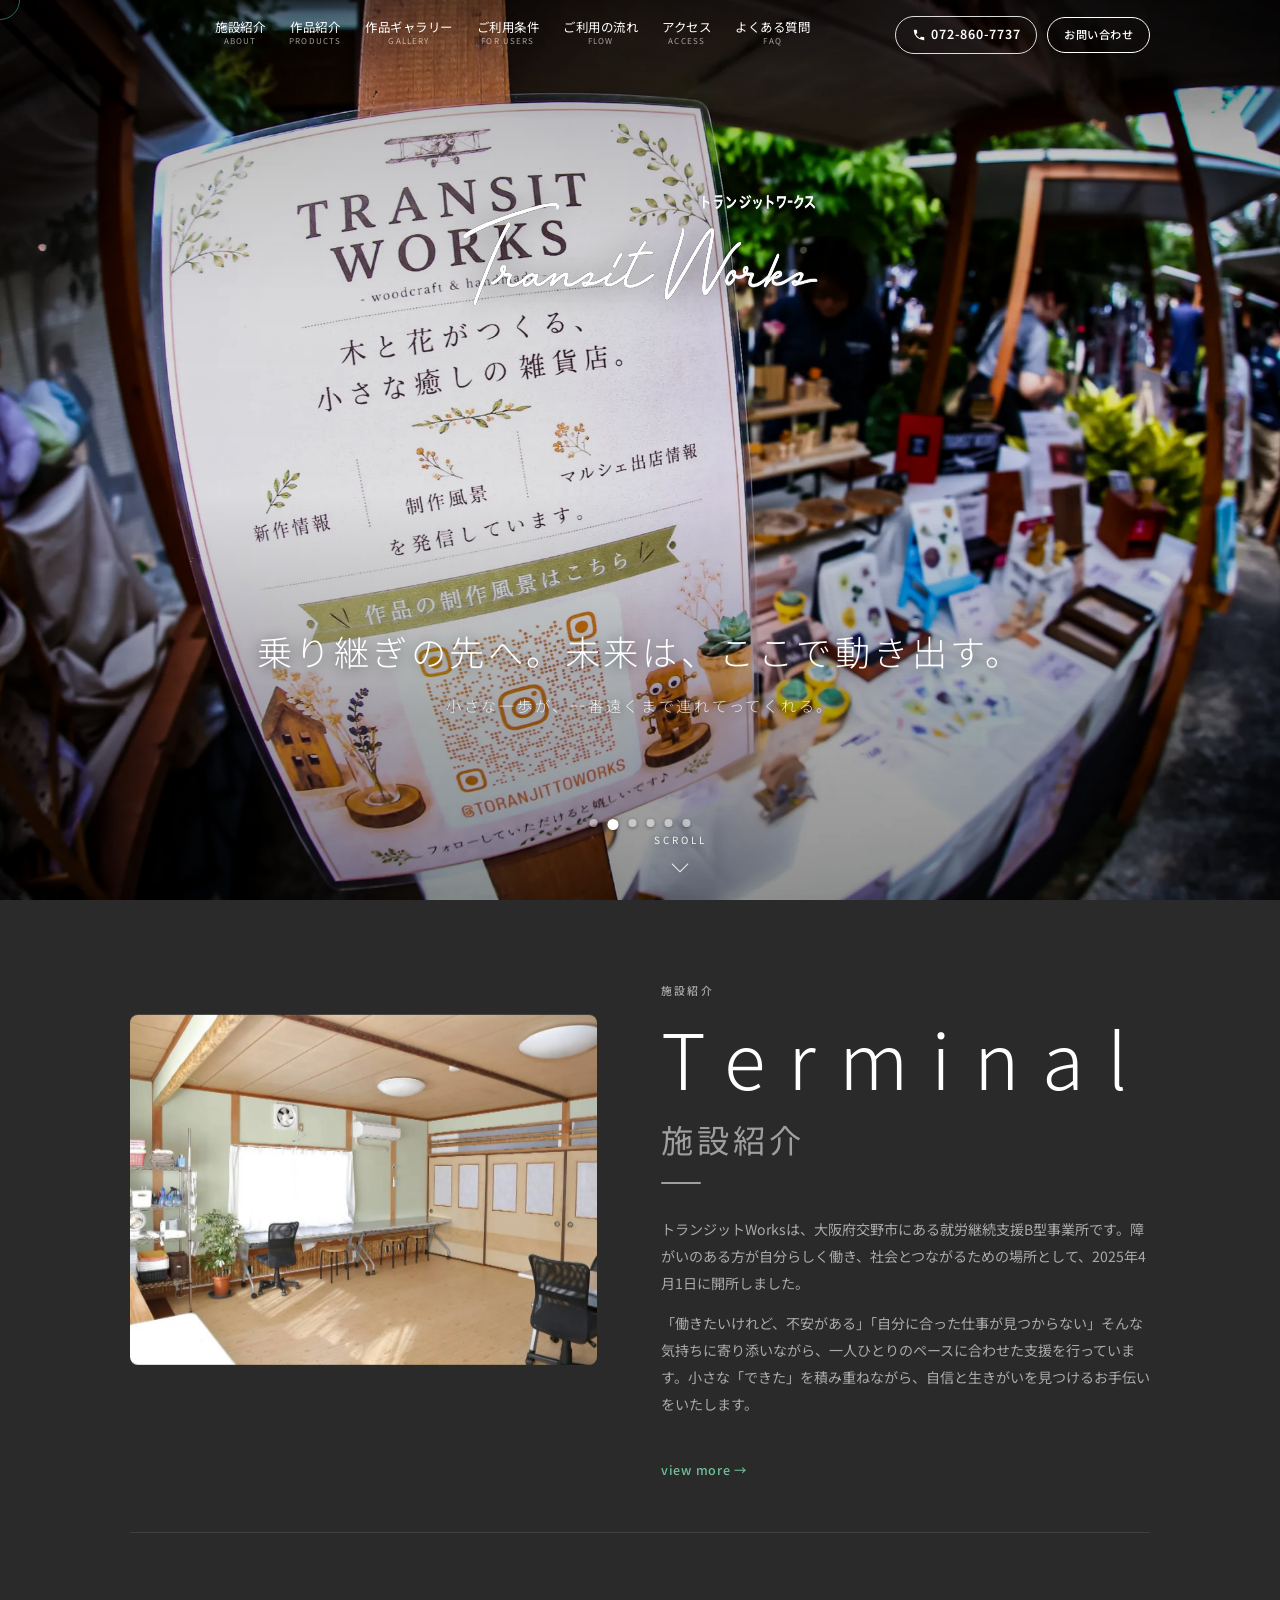
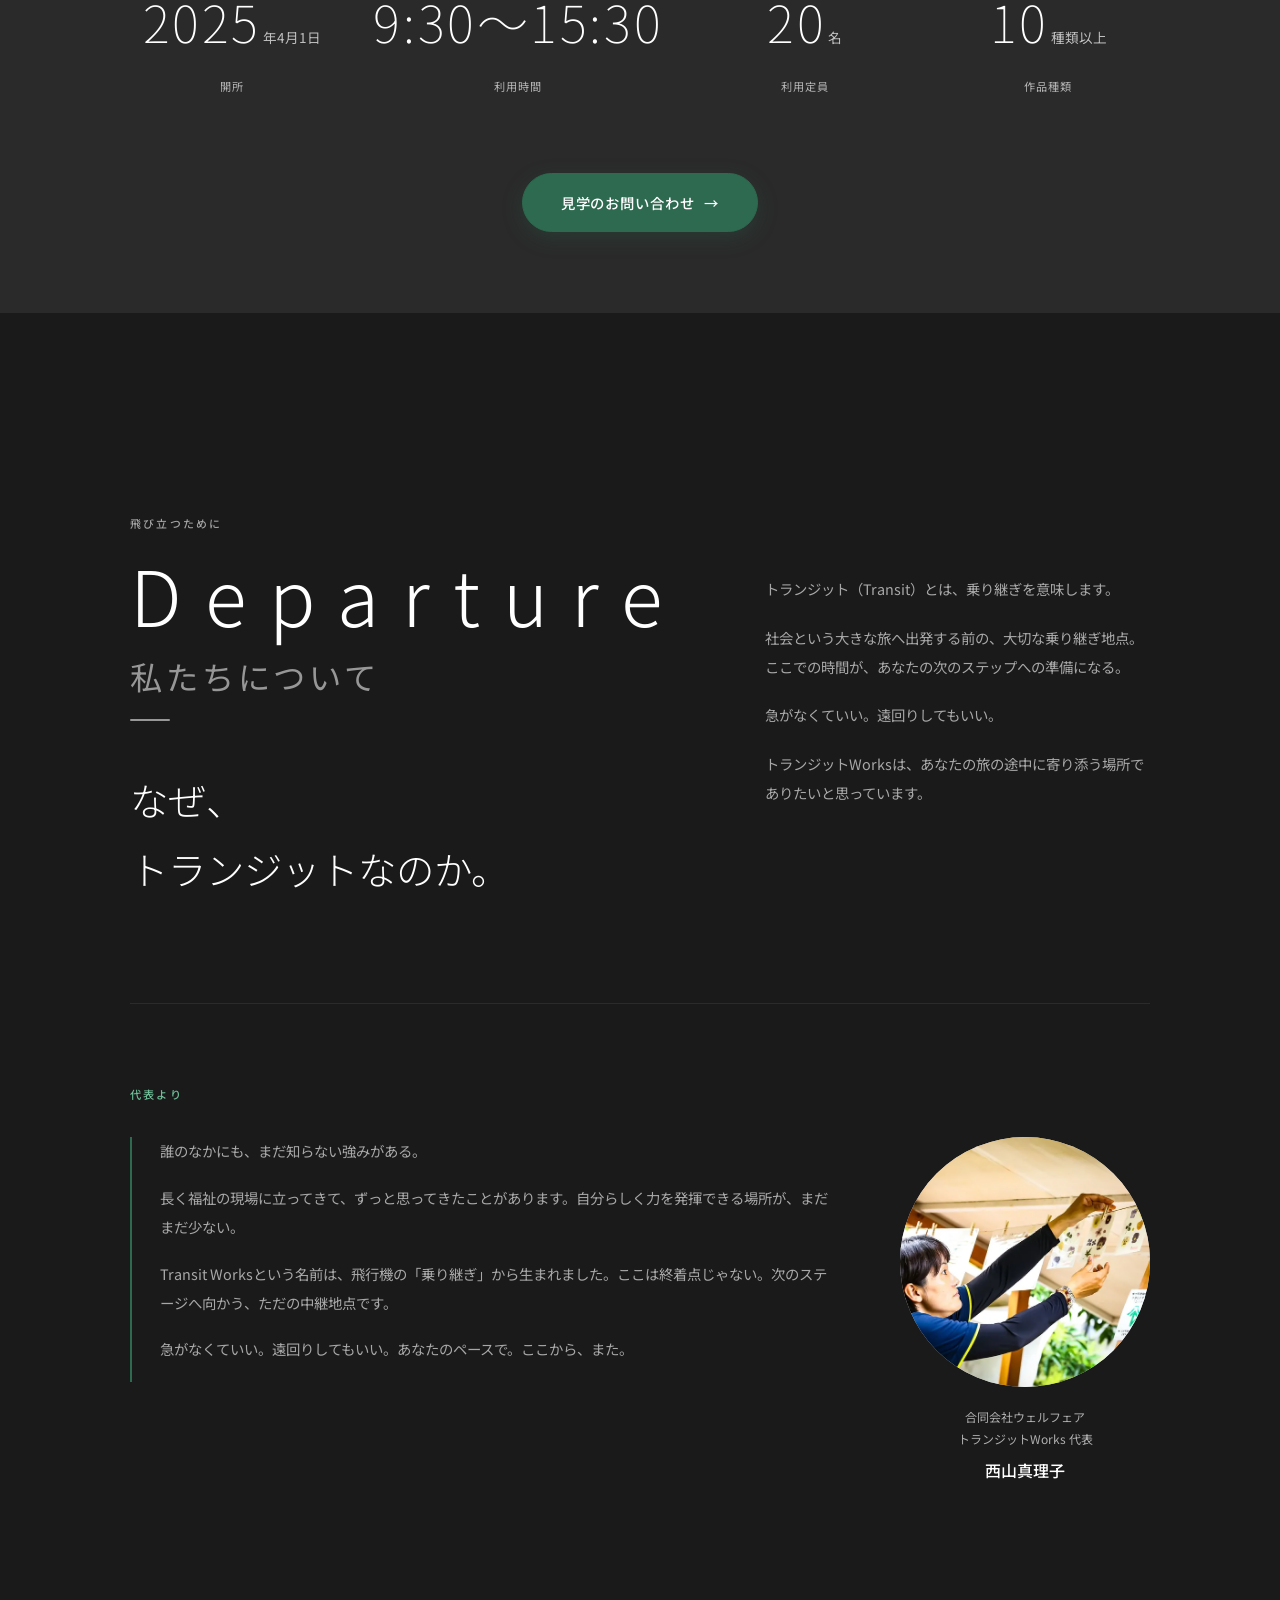
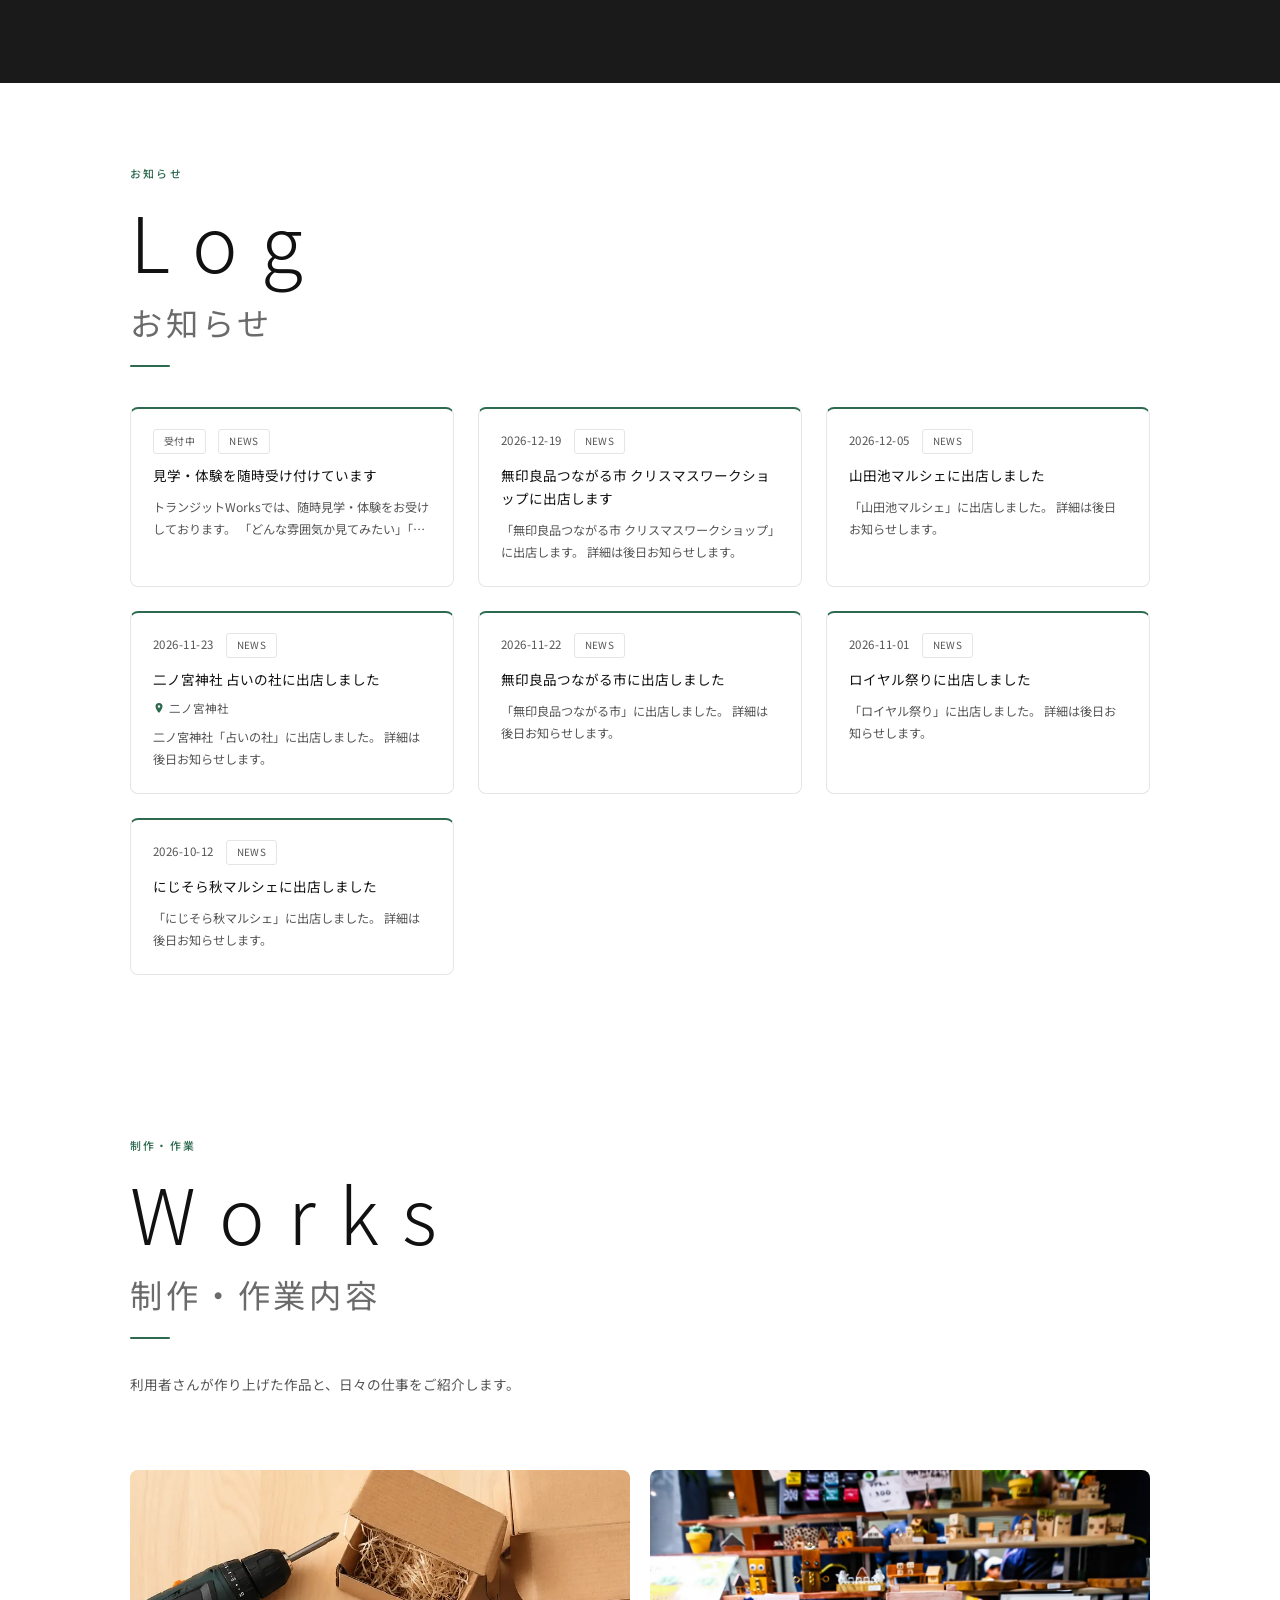
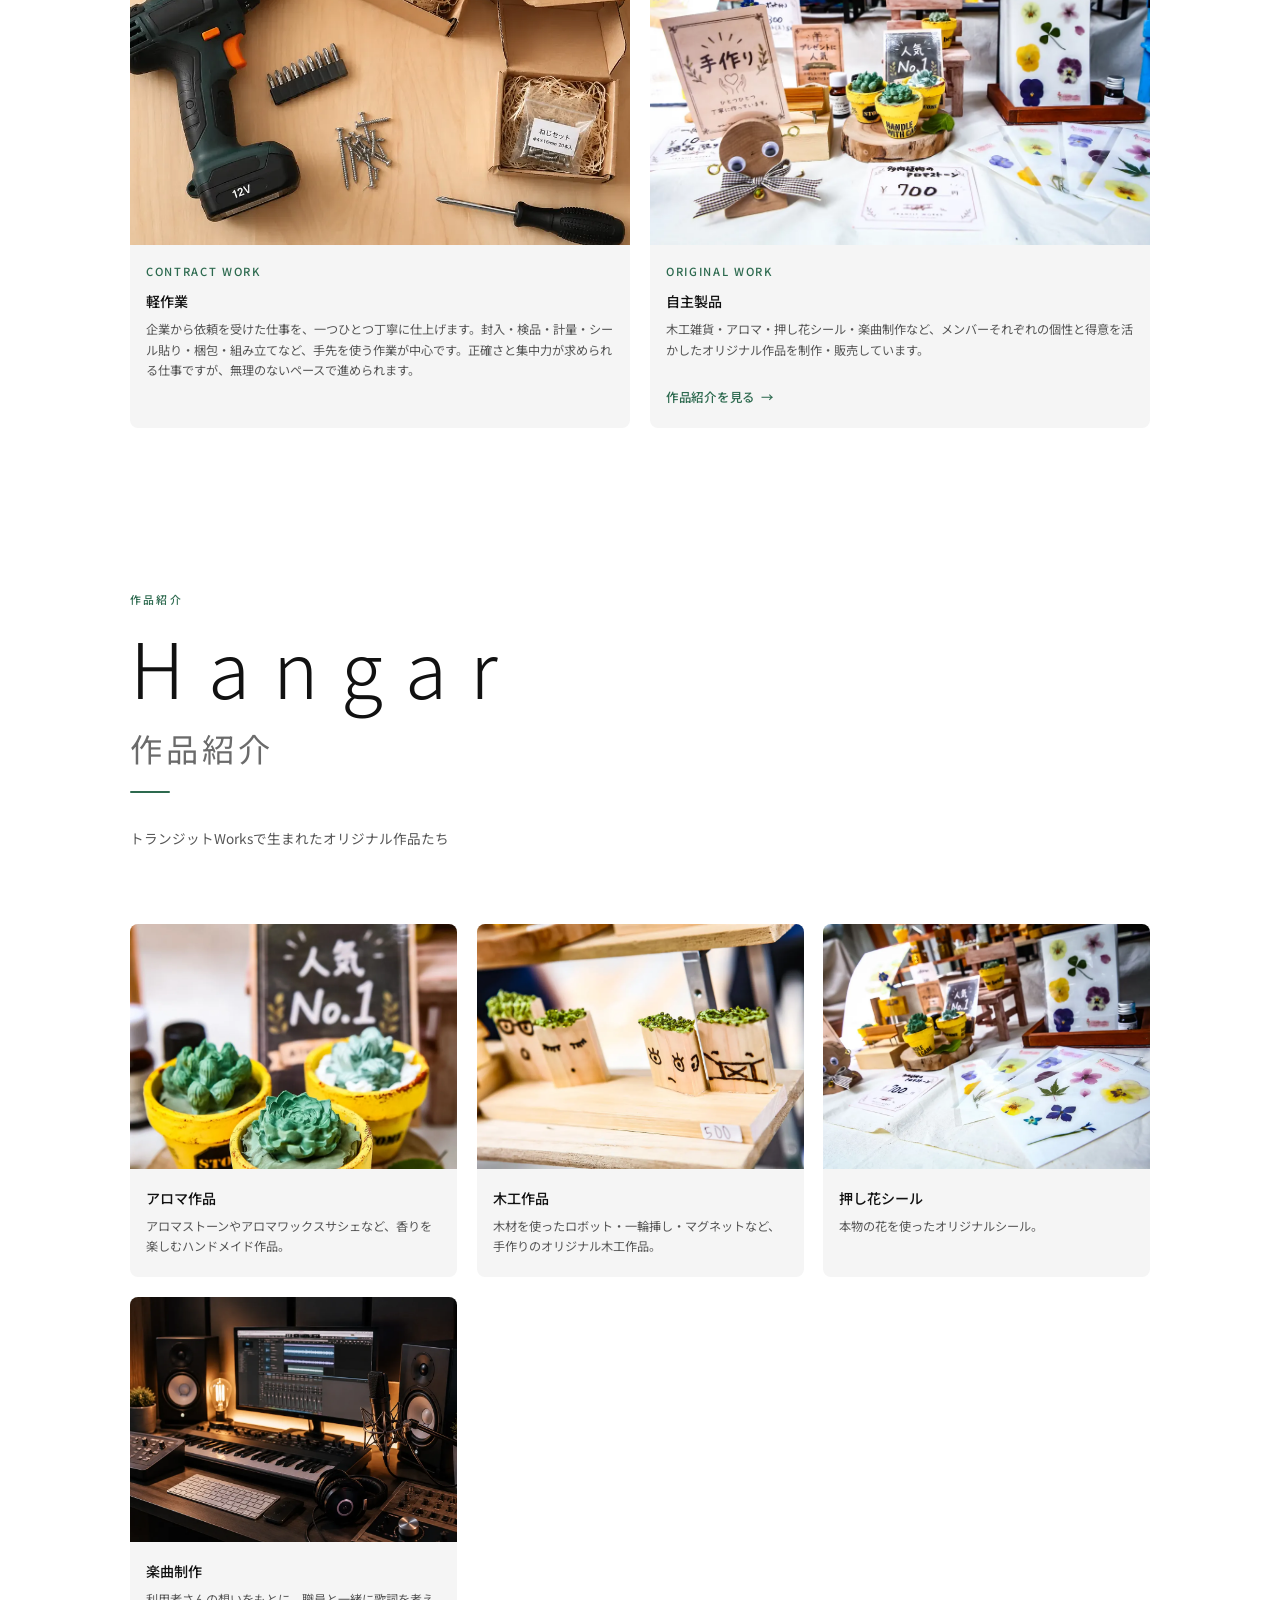
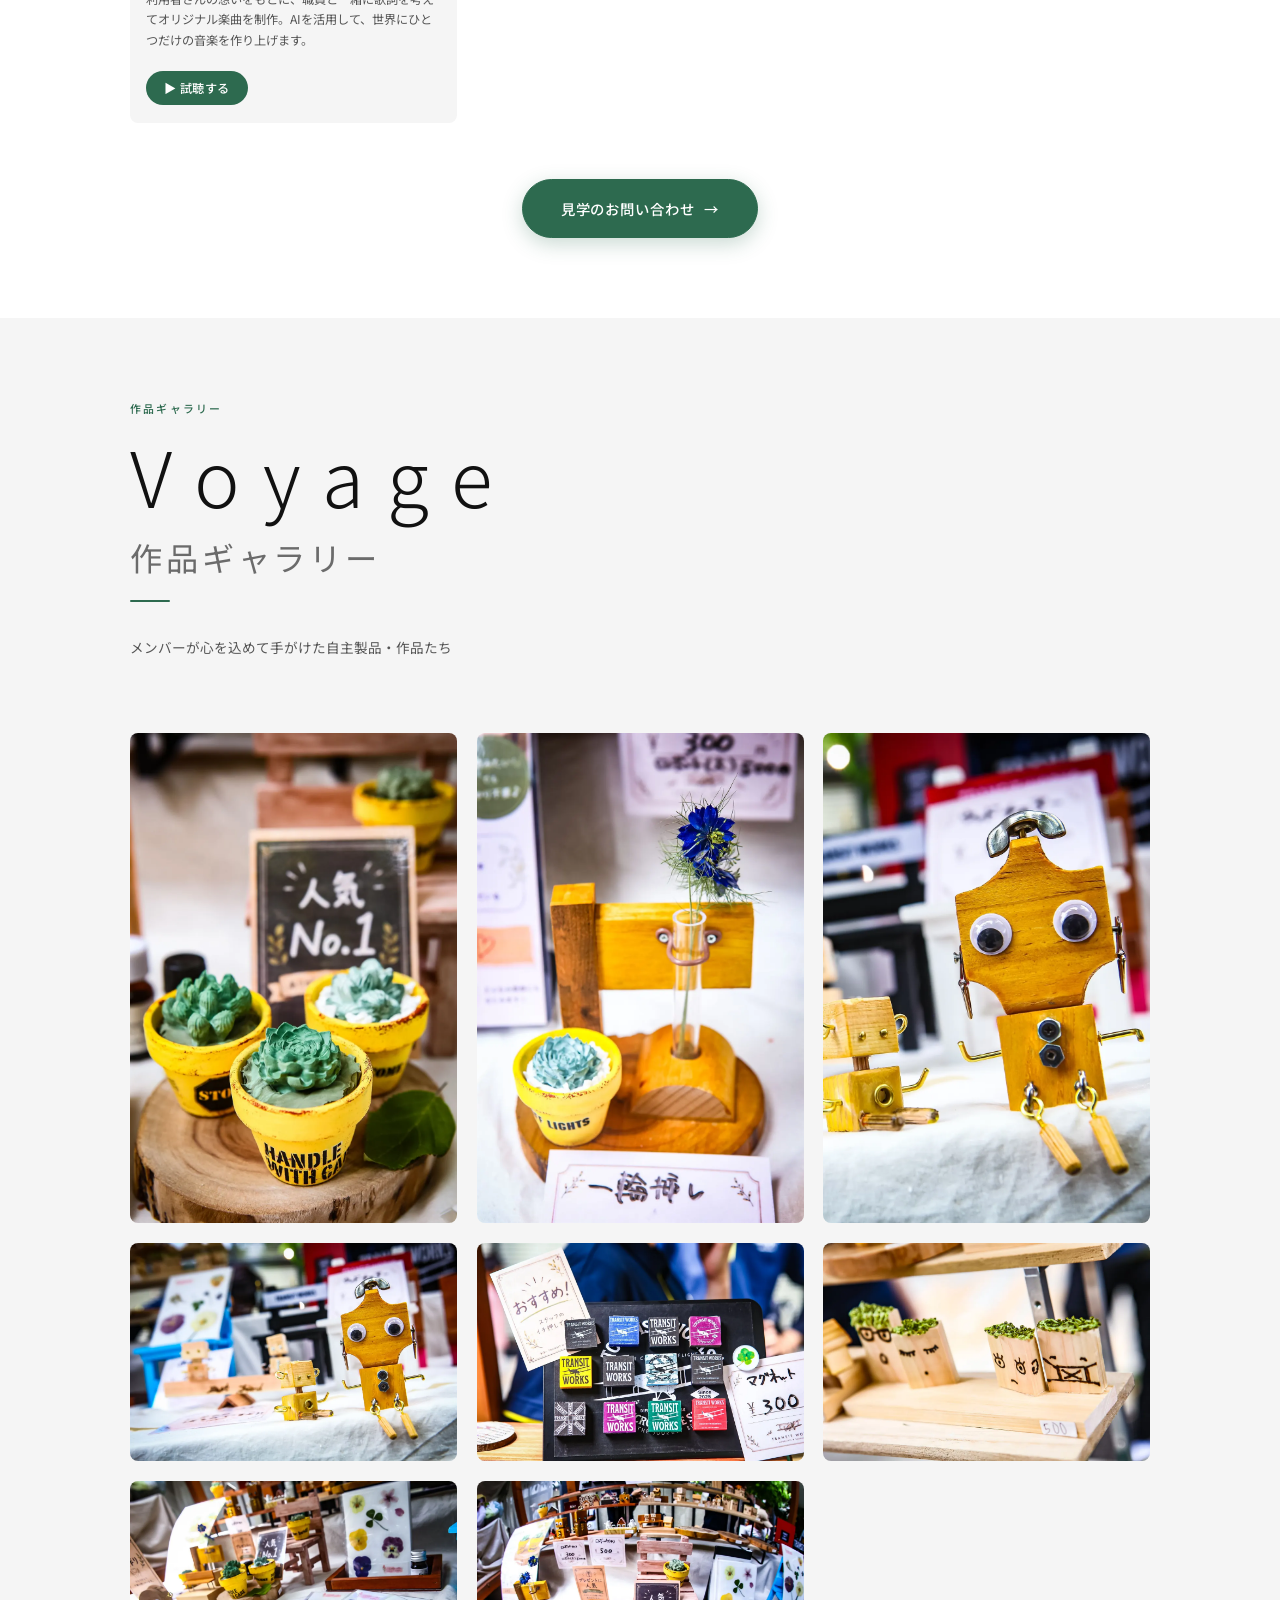
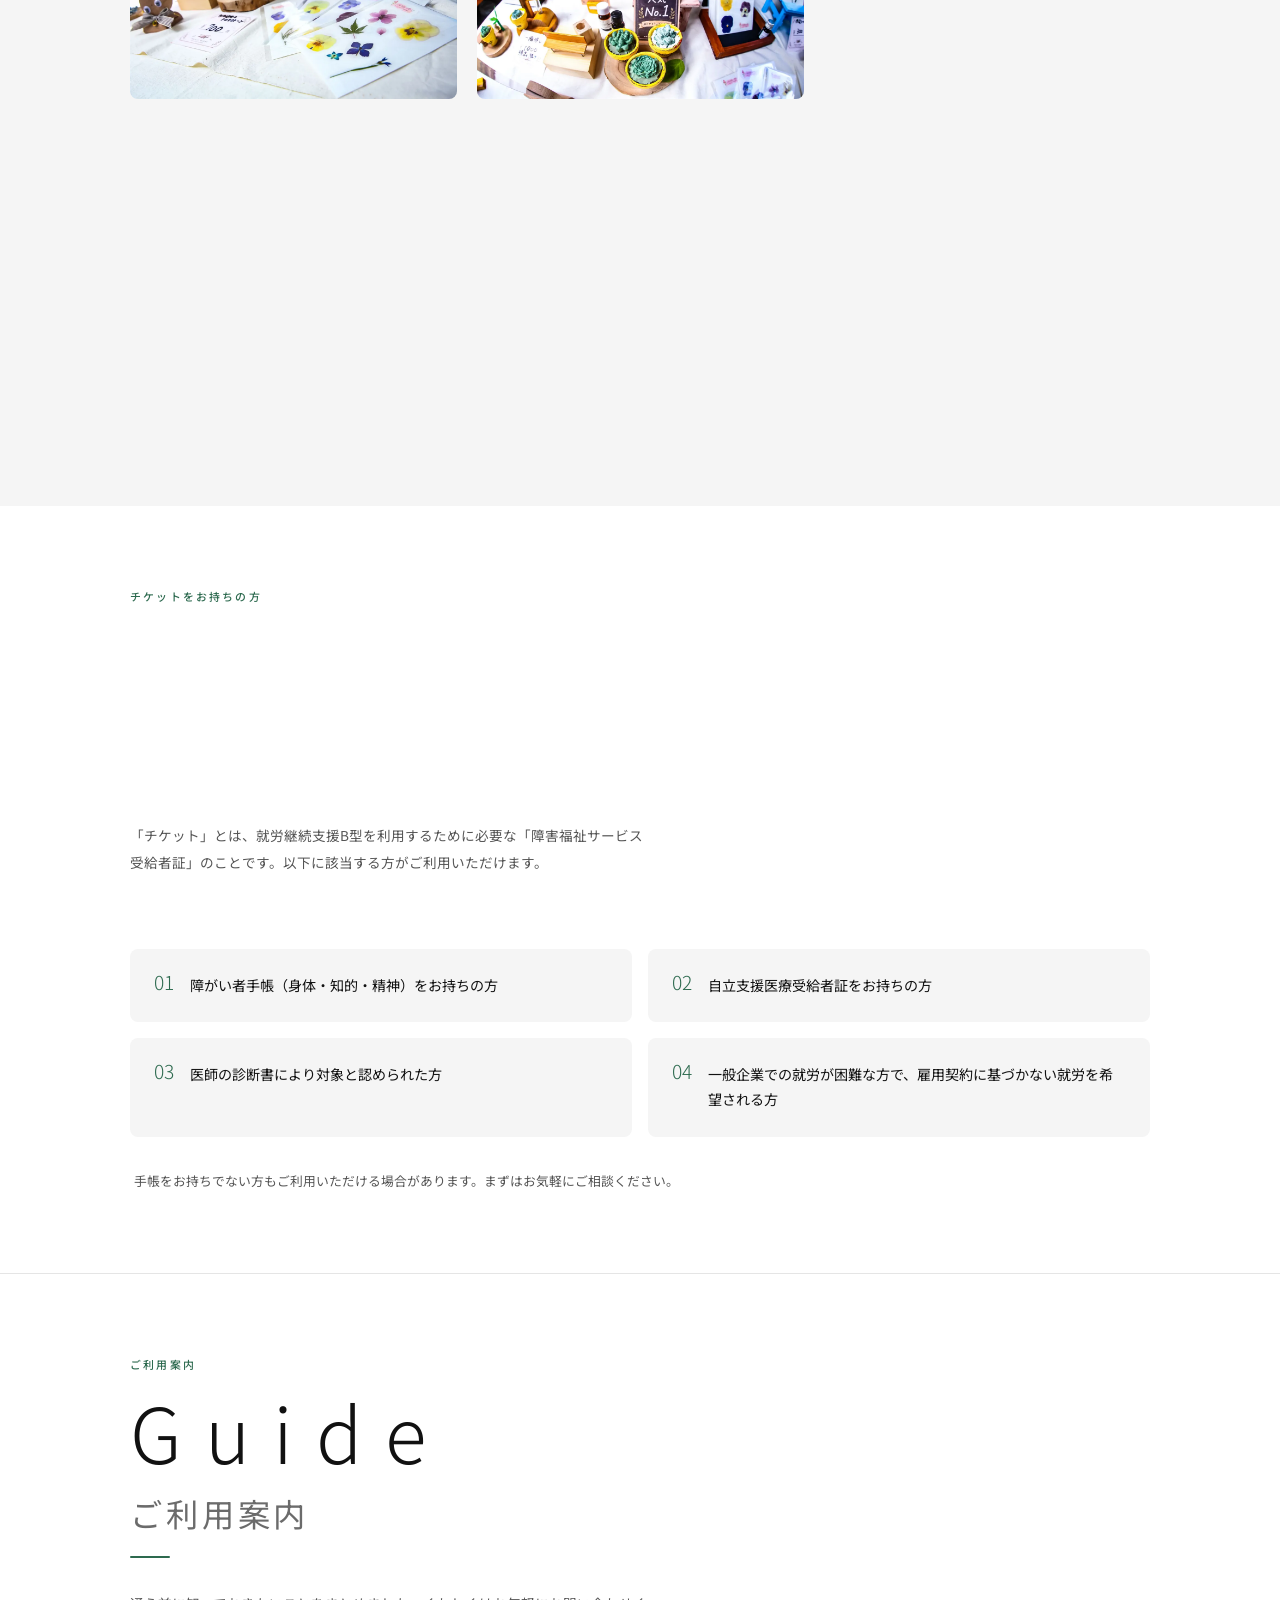
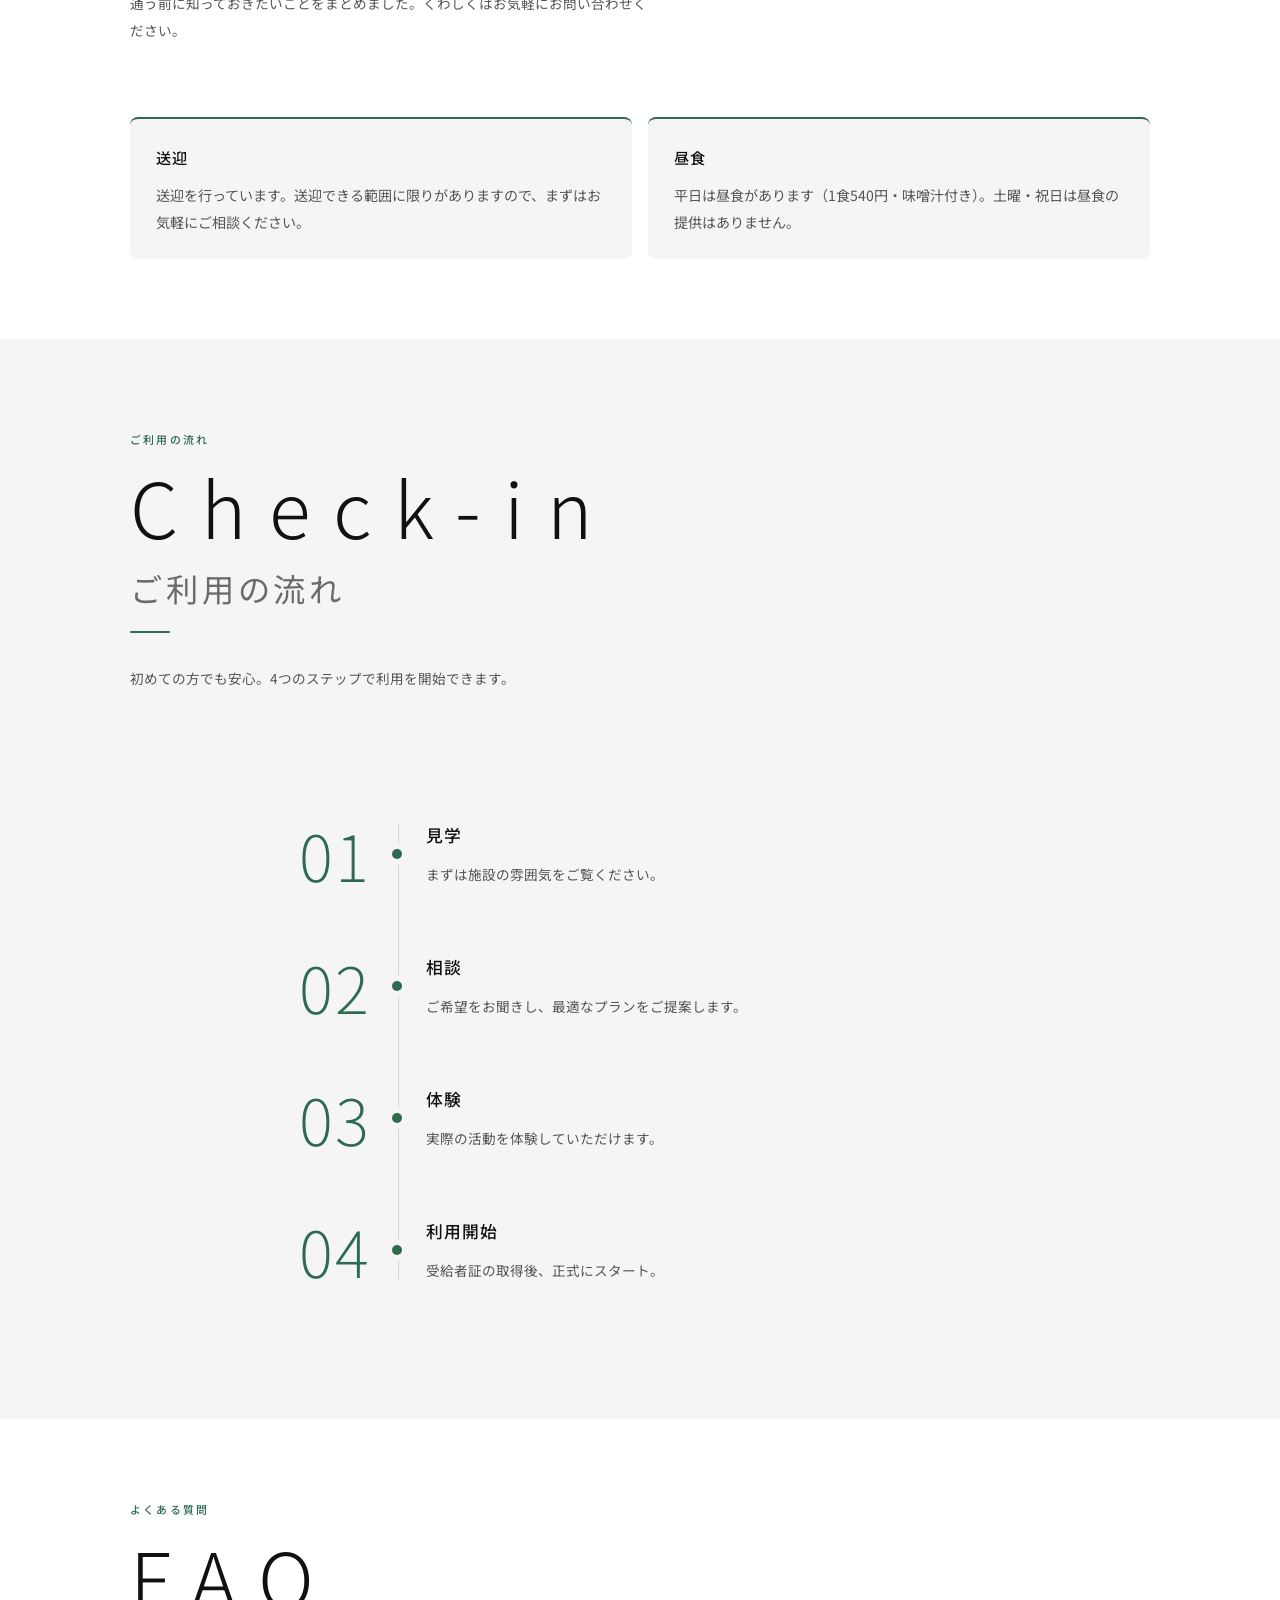
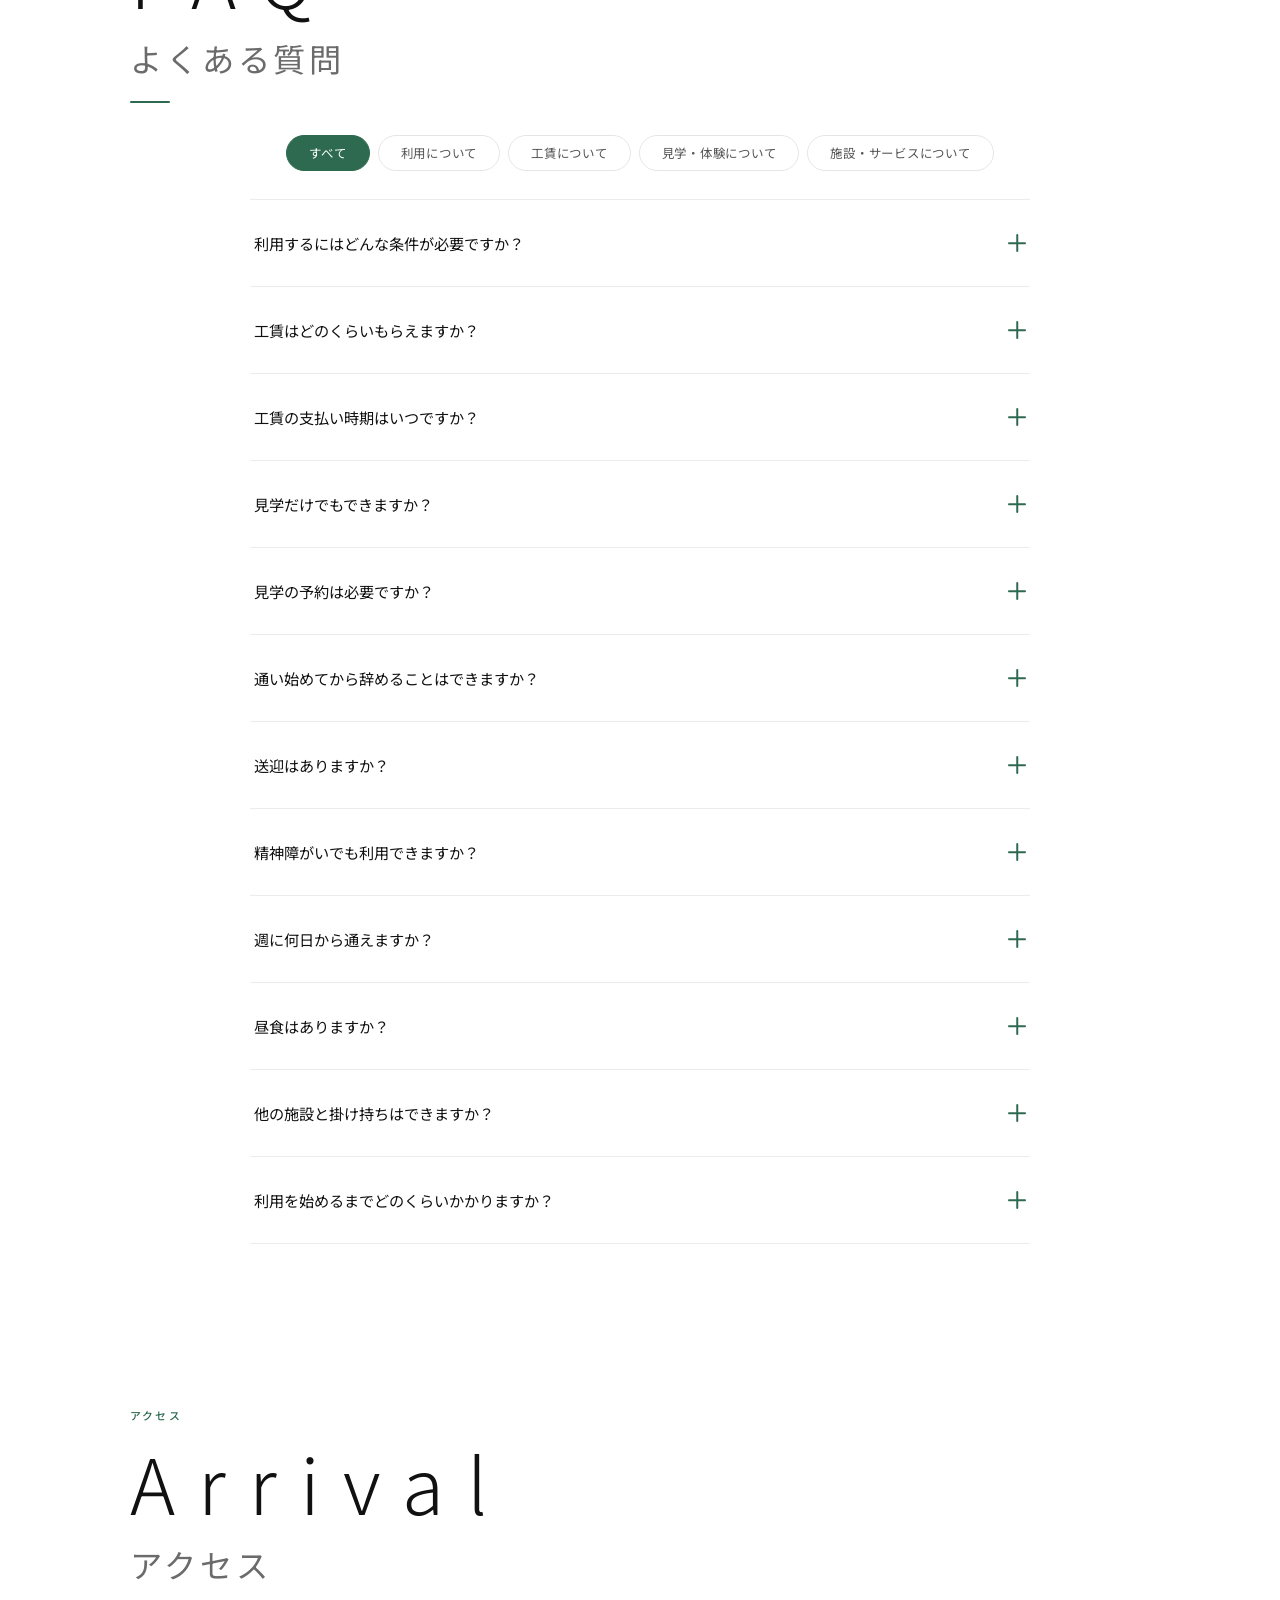
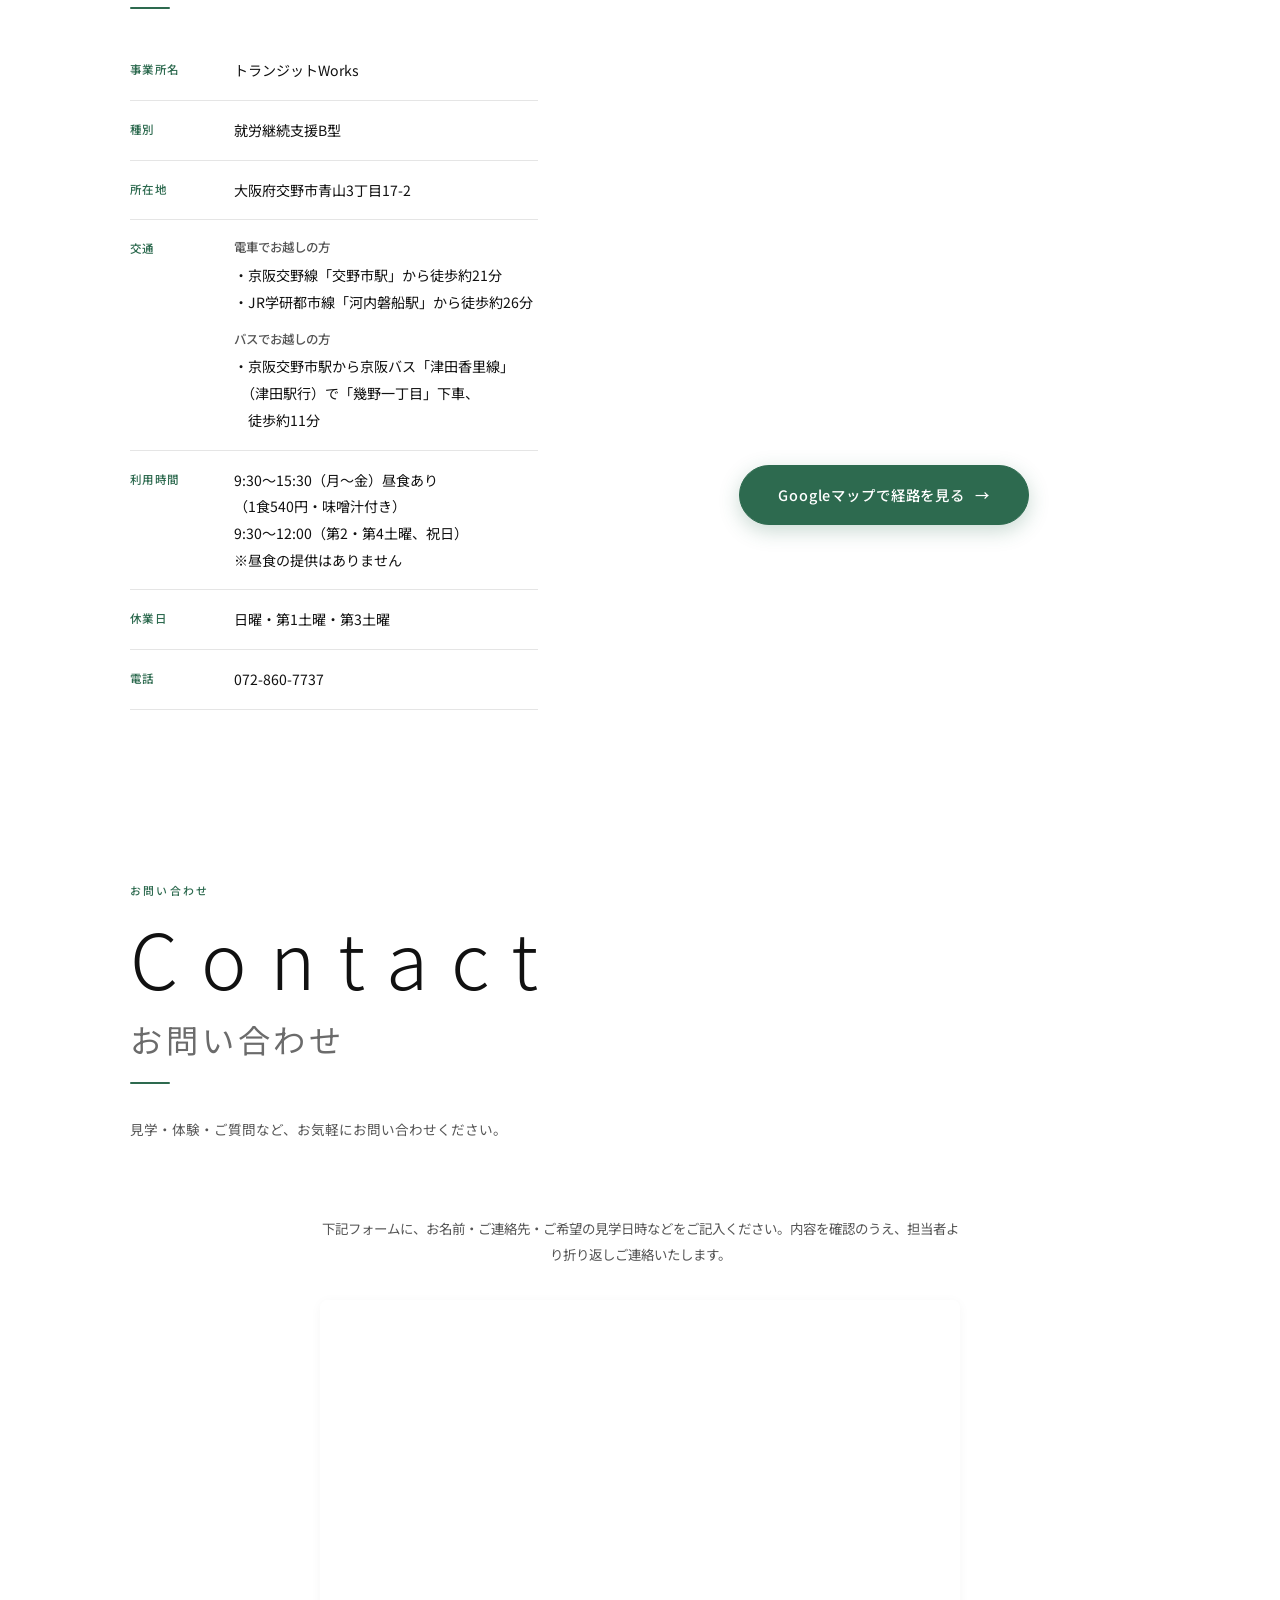
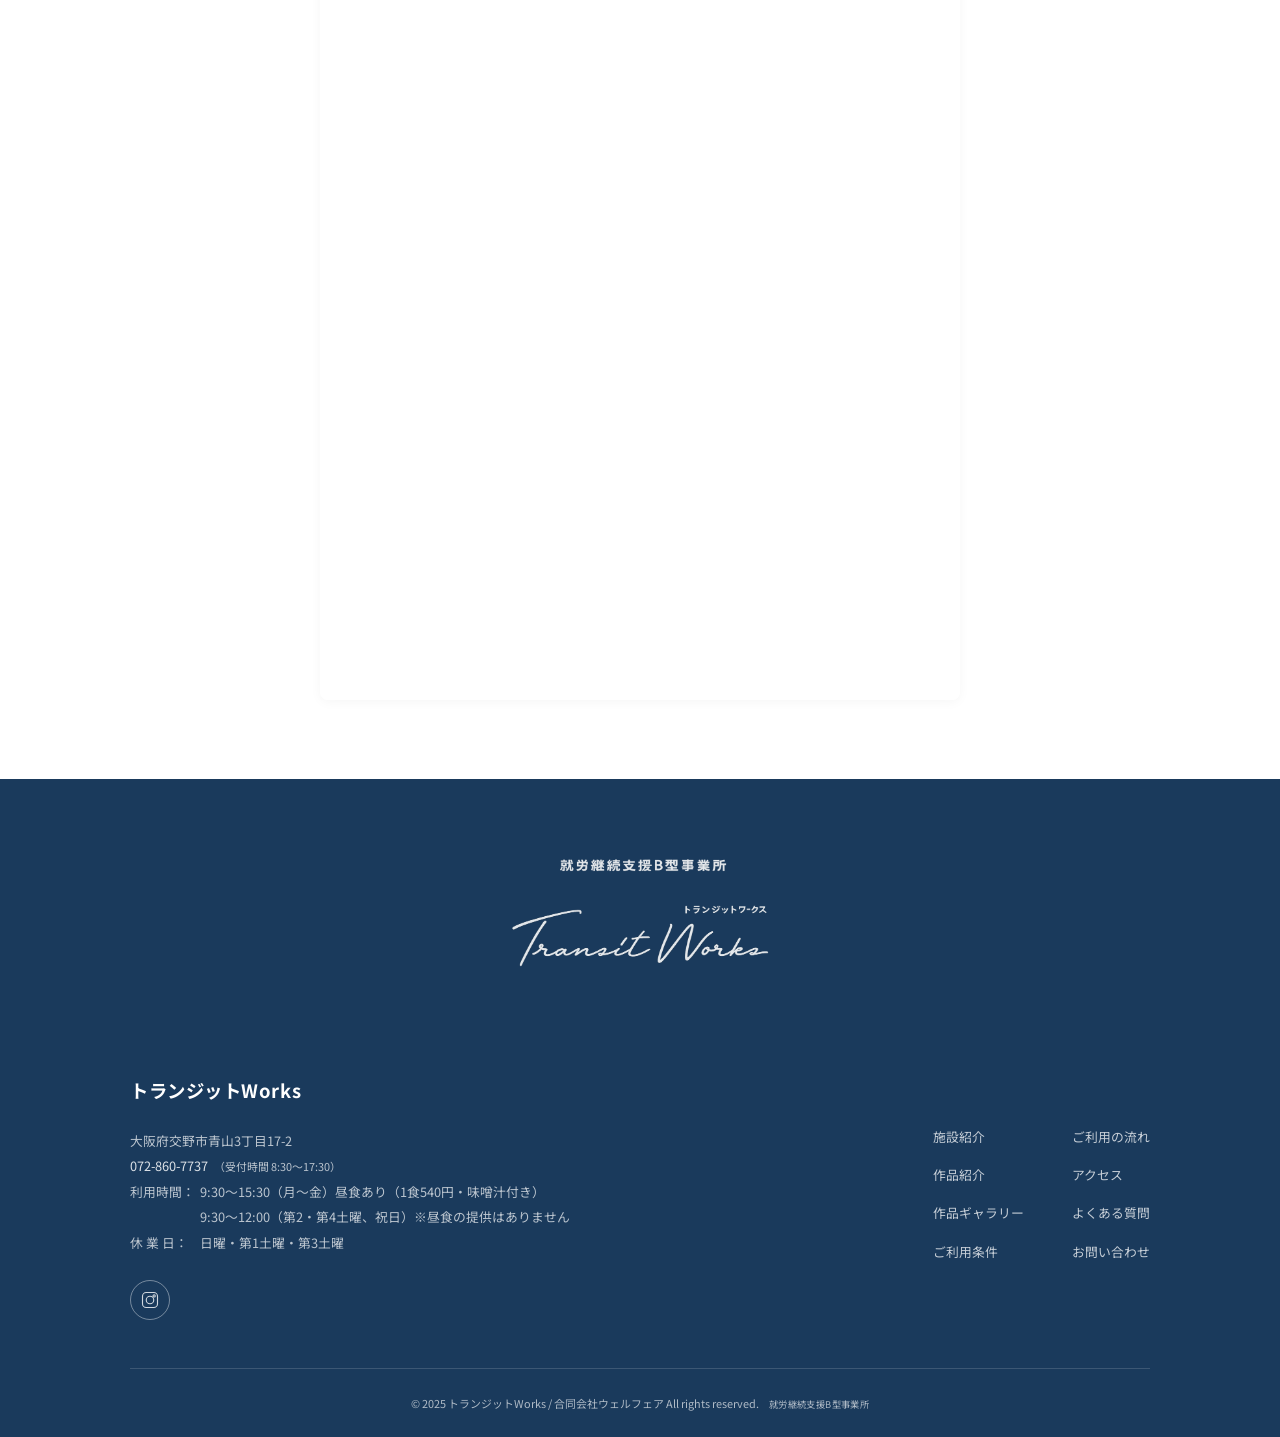
==== commit 01e3c2c9: "feat: 新しい事務所の看板をトップのスライドショーの1枚目に、室内の写真を施設紹介に追加 - 看板（sign.jpg）：6枚目として先頭に追加。スマホでは看板の文字と複葉機が切れないよう「全体を表" ====
--- a/index.html
+++ b/index.html
@@ -180,7 +180,8 @@
 <!-- ===== Hero ===== -->
 <section class="hero">
   <div class="hero-slideshow" id="heroSlideshow">
-    <div class="hero-slide is-active" style="background-image:url('/images/hero-signage-vertical.jpg');background-image:image-set(url('/images/hero-signage-vertical.webp') type('image/webp'),url('/images/hero-signage-vertical.jpg') type('image/jpeg'));--m-pos:25%"></div>
+    <div class="hero-slide is-active m-contain" role="img" aria-label="「TRANSIT WORKS」の文字と複葉機が描かれた、トランジットWorksの看板" style="background-image:url('/images/uploads/sign.jpg');background-image:image-set(url('/images/uploads/sign.webp') type('image/webp'),url('/images/uploads/sign.jpg') type('image/jpeg'))"></div>
+    <div class="hero-slide" style="background-image:url('/images/hero-signage-vertical.jpg');background-image:image-set(url('/images/hero-signage-vertical.webp') type('image/webp'),url('/images/hero-signage-vertical.jpg') type('image/jpeg'));--m-pos:25%"></div>
     <div class="hero-slide" style="background-image:url('/images/hero-pressed-flowers.jpg');background-image:image-set(url('/images/hero-pressed-flowers.webp') type('image/webp'),url('/images/hero-pressed-flowers.jpg') type('image/jpeg'));--m-pos:75%"></div>
     <div class="hero-slide" style="background-image:url('/images/hero-robots-shelf.jpg');background-image:image-set(url('/images/hero-robots-shelf.webp') type('image/webp'),url('/images/hero-robots-shelf.jpg') type('image/jpeg'));--m-pos:25%"></div>
     <div class="hero-slide m-contain" style="background-image:url('/images/hero-seesaw-bestfriend.jpg');background-image:image-set(url('/images/hero-seesaw-bestfriend.webp') type('image/webp'),url('/images/hero-seesaw-bestfriend.jpg') type('image/jpeg'))"></div>
@@ -1637,7 +1638,7 @@
     if(data.text1){var el=document.getElementById('cms-about-text1');if(el)el.textContent=data.text1;}
     if(data.text2){var el=document.getElementById('cms-about-text2');if(el)el.textContent=data.text2;}
     // 写真が設定されている時だけ枠を表示（未設定なら枠ごと隠したまま）
-    if(data.about_photo){var el=document.getElementById('cms-about-photo');if(el){setImgSrc(el,data.about_photo);el.closest('.about-photo').hidden=false;el.closest('.about-grid').classList.remove('no-photo');}}
+    if(data.about_photo){var el=document.getElementById('cms-about-photo');if(el){setImgSrc(el,data.about_photo);if(data.about_photo_alt)el.alt=data.about_photo_alt;el.closest('.about-photo').hidden=false;el.closest('.about-grid').classList.remove('no-photo');}}
     if(data.rep1){var el=document.getElementById('cms-rep1');if(el)el.textContent=data.rep1;}
     if(data.rep2){var el=document.getElementById('cms-rep2');if(el)el.textContent=data.rep2;}
     if(data.rep3){var el=document.getElementById('cms-rep3');if(el)el.textContent=data.rep3;}
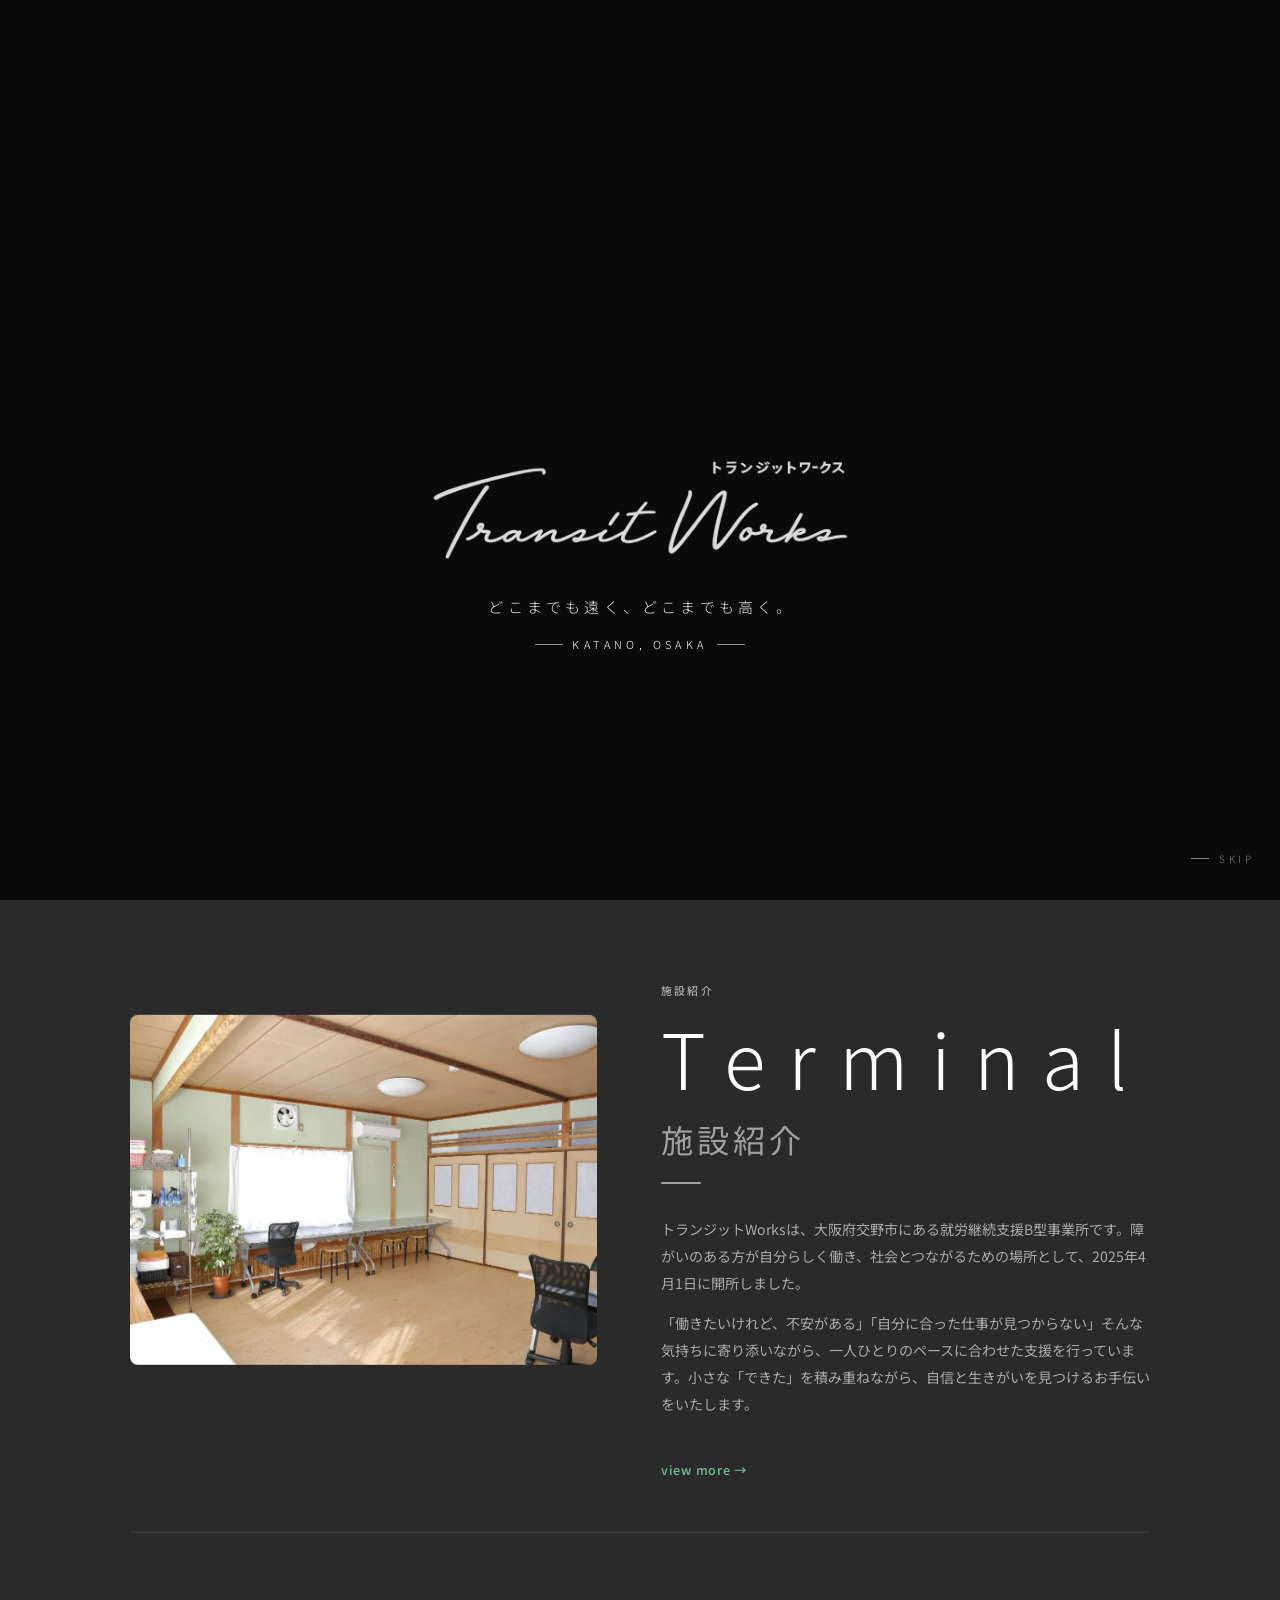
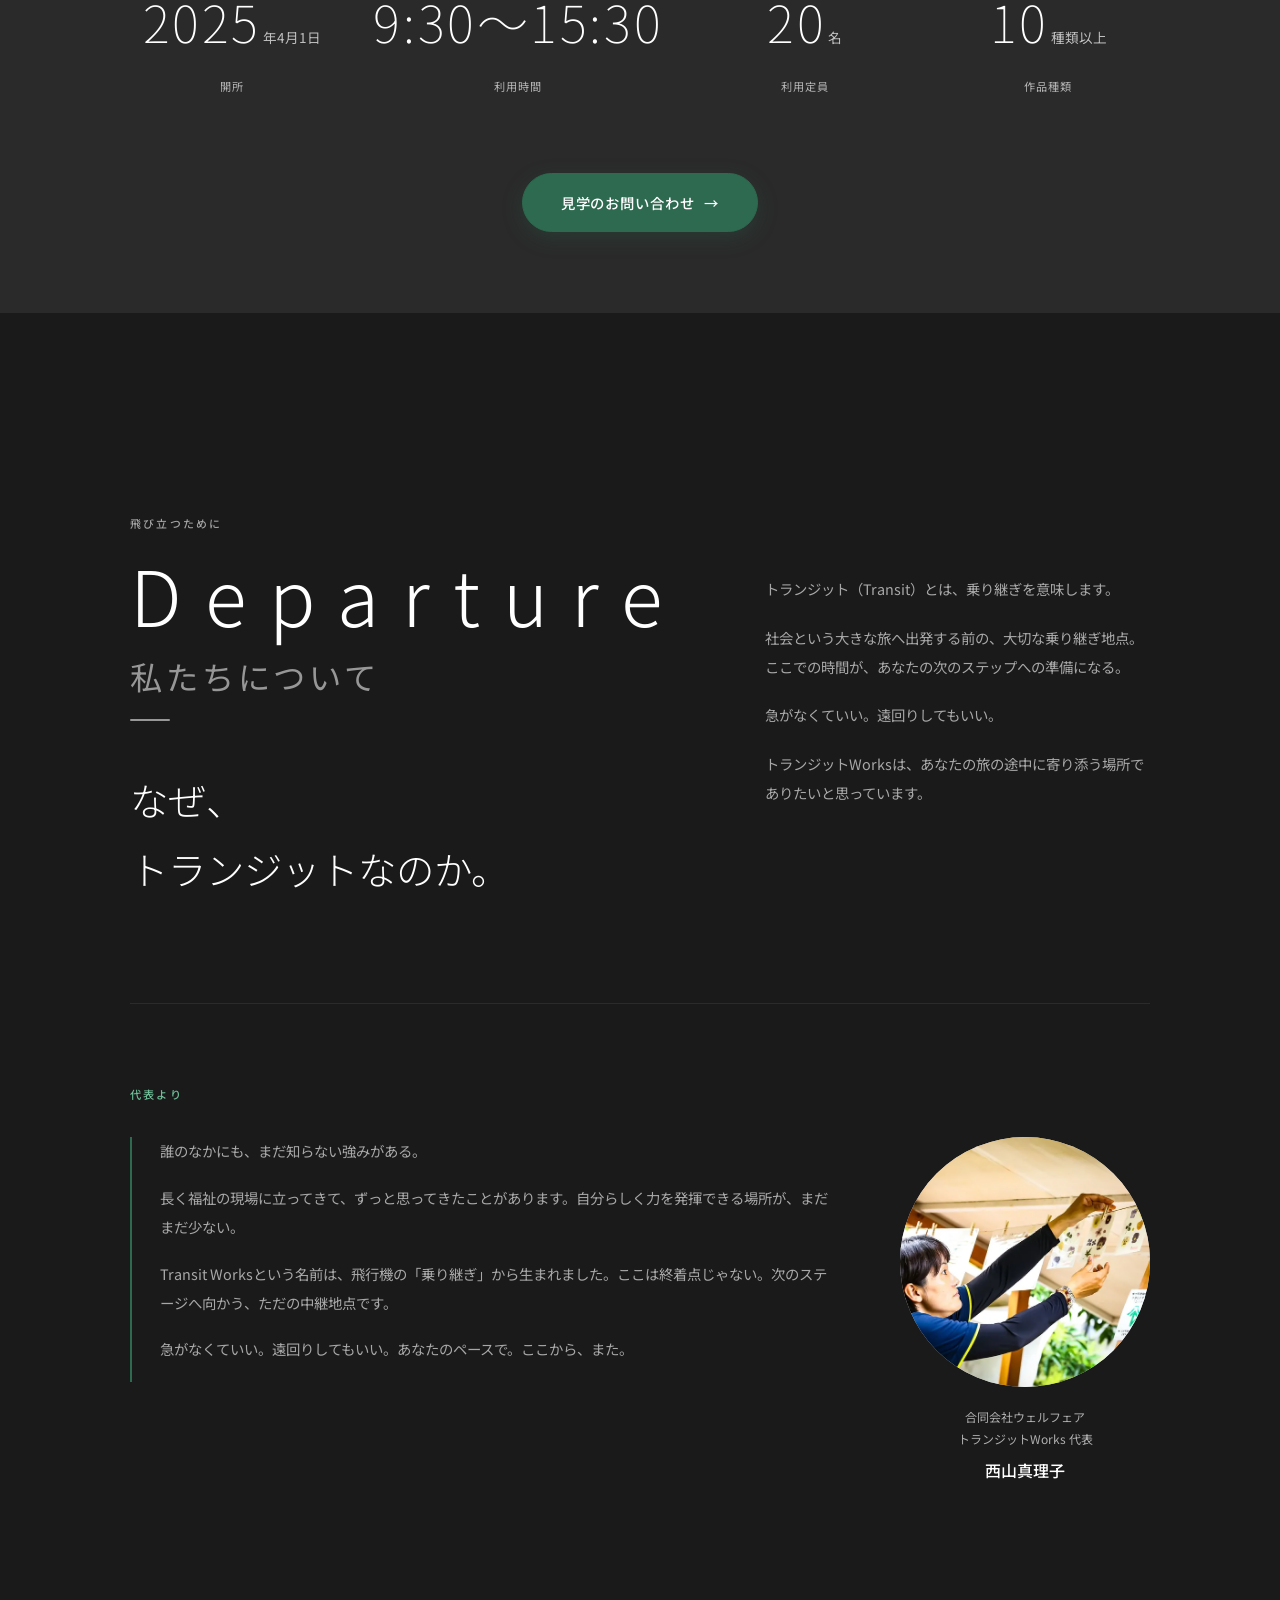
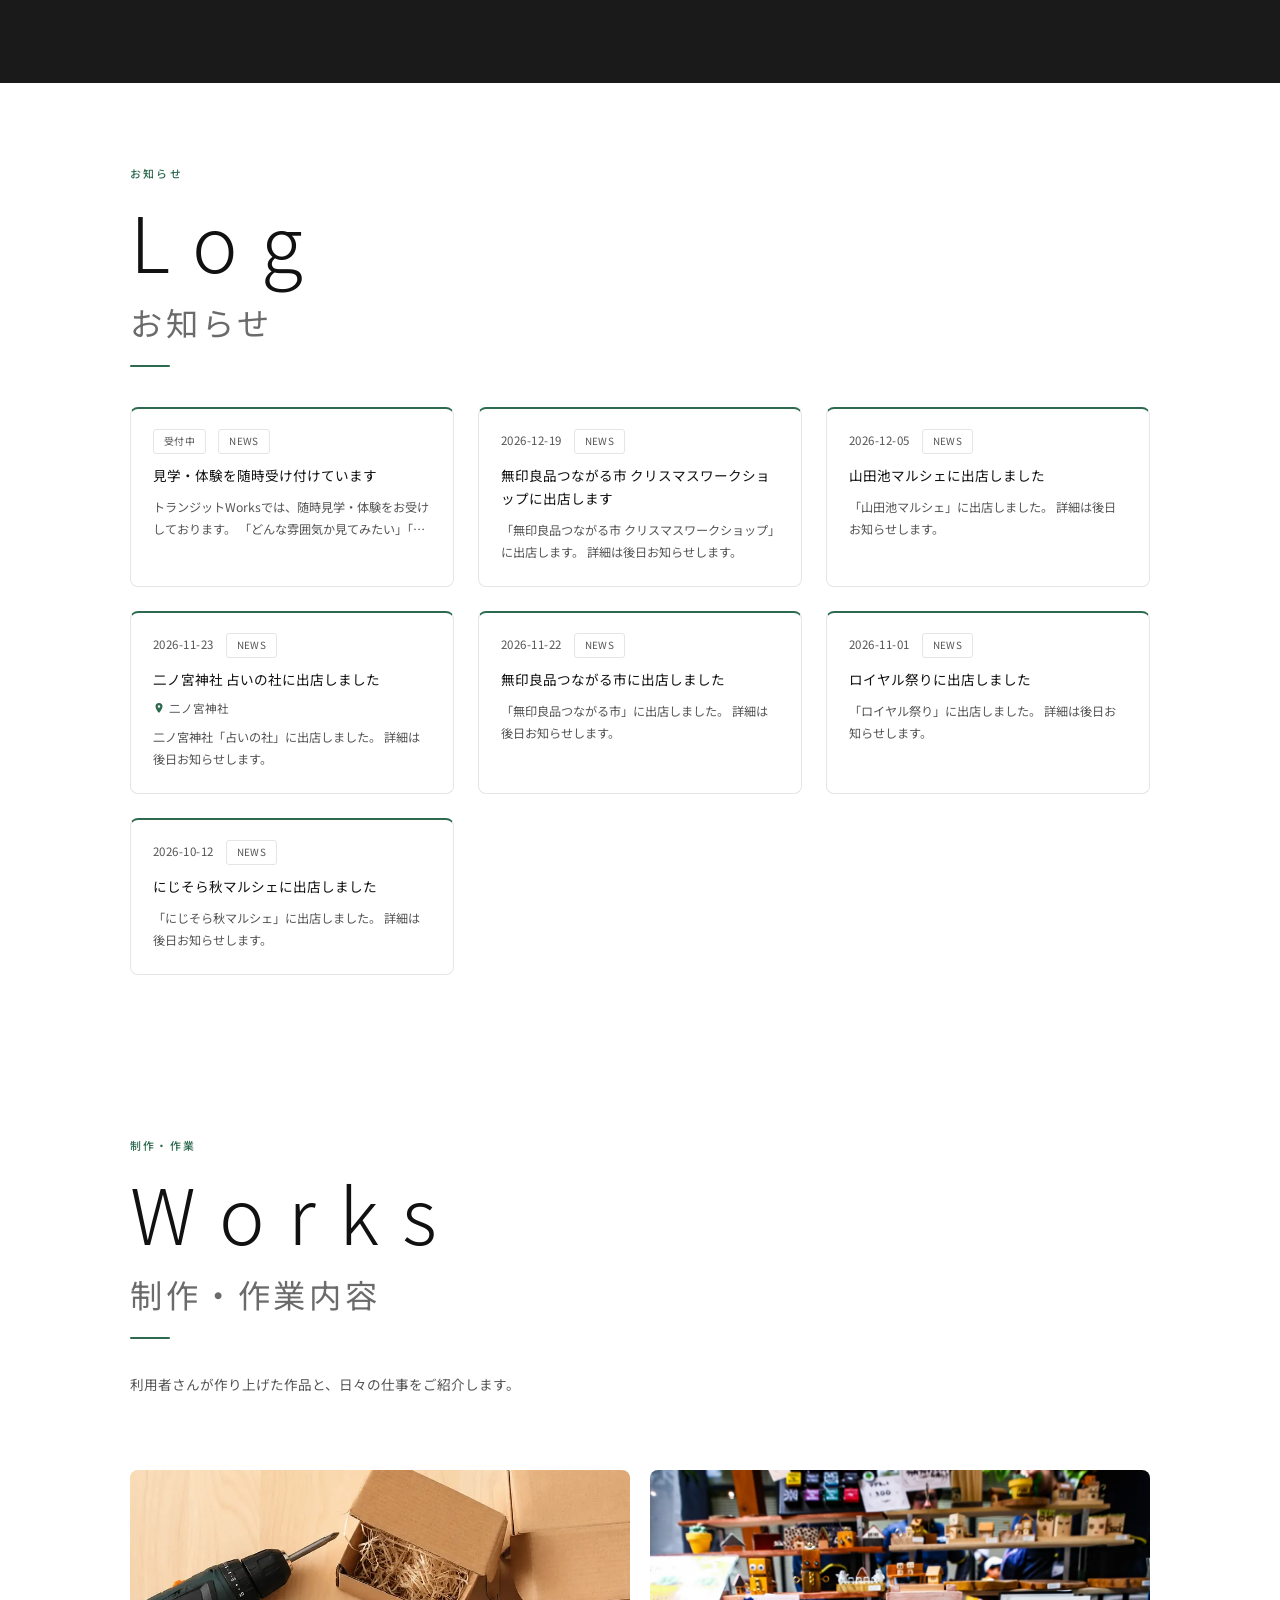
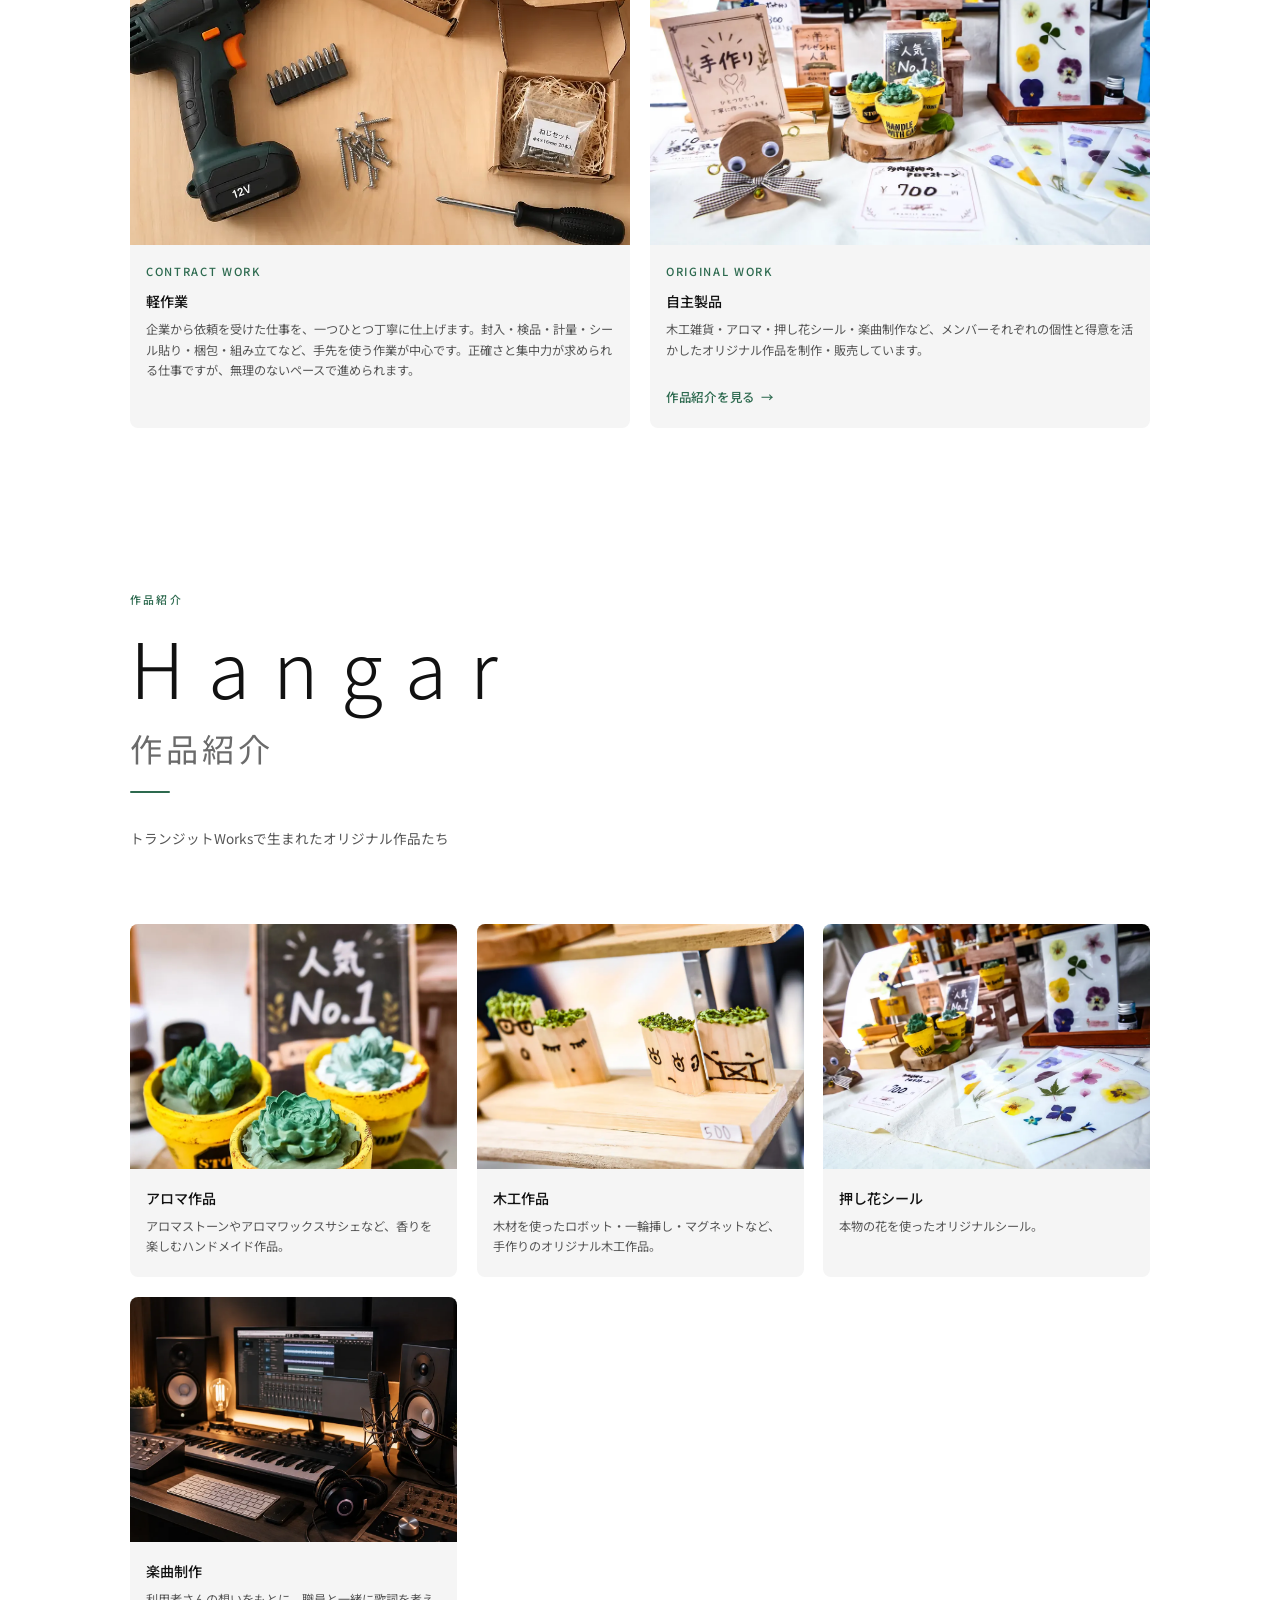
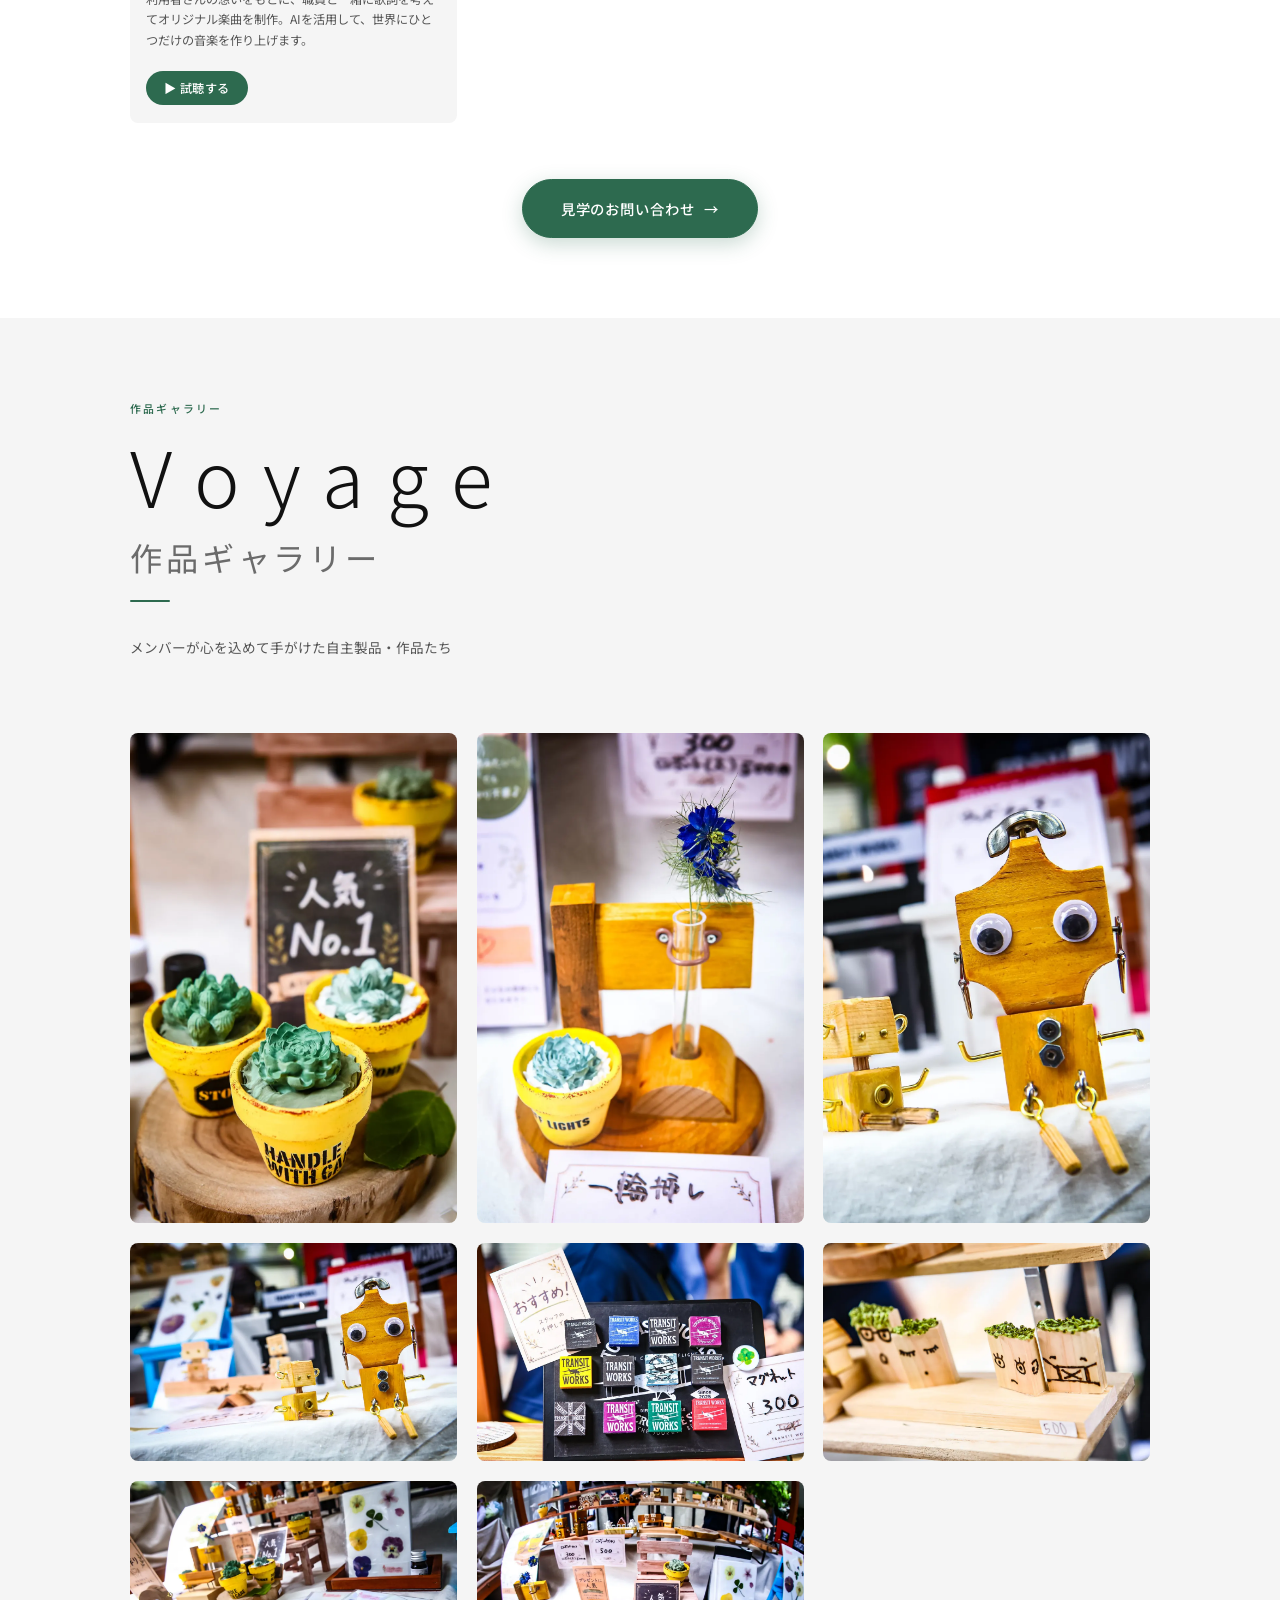
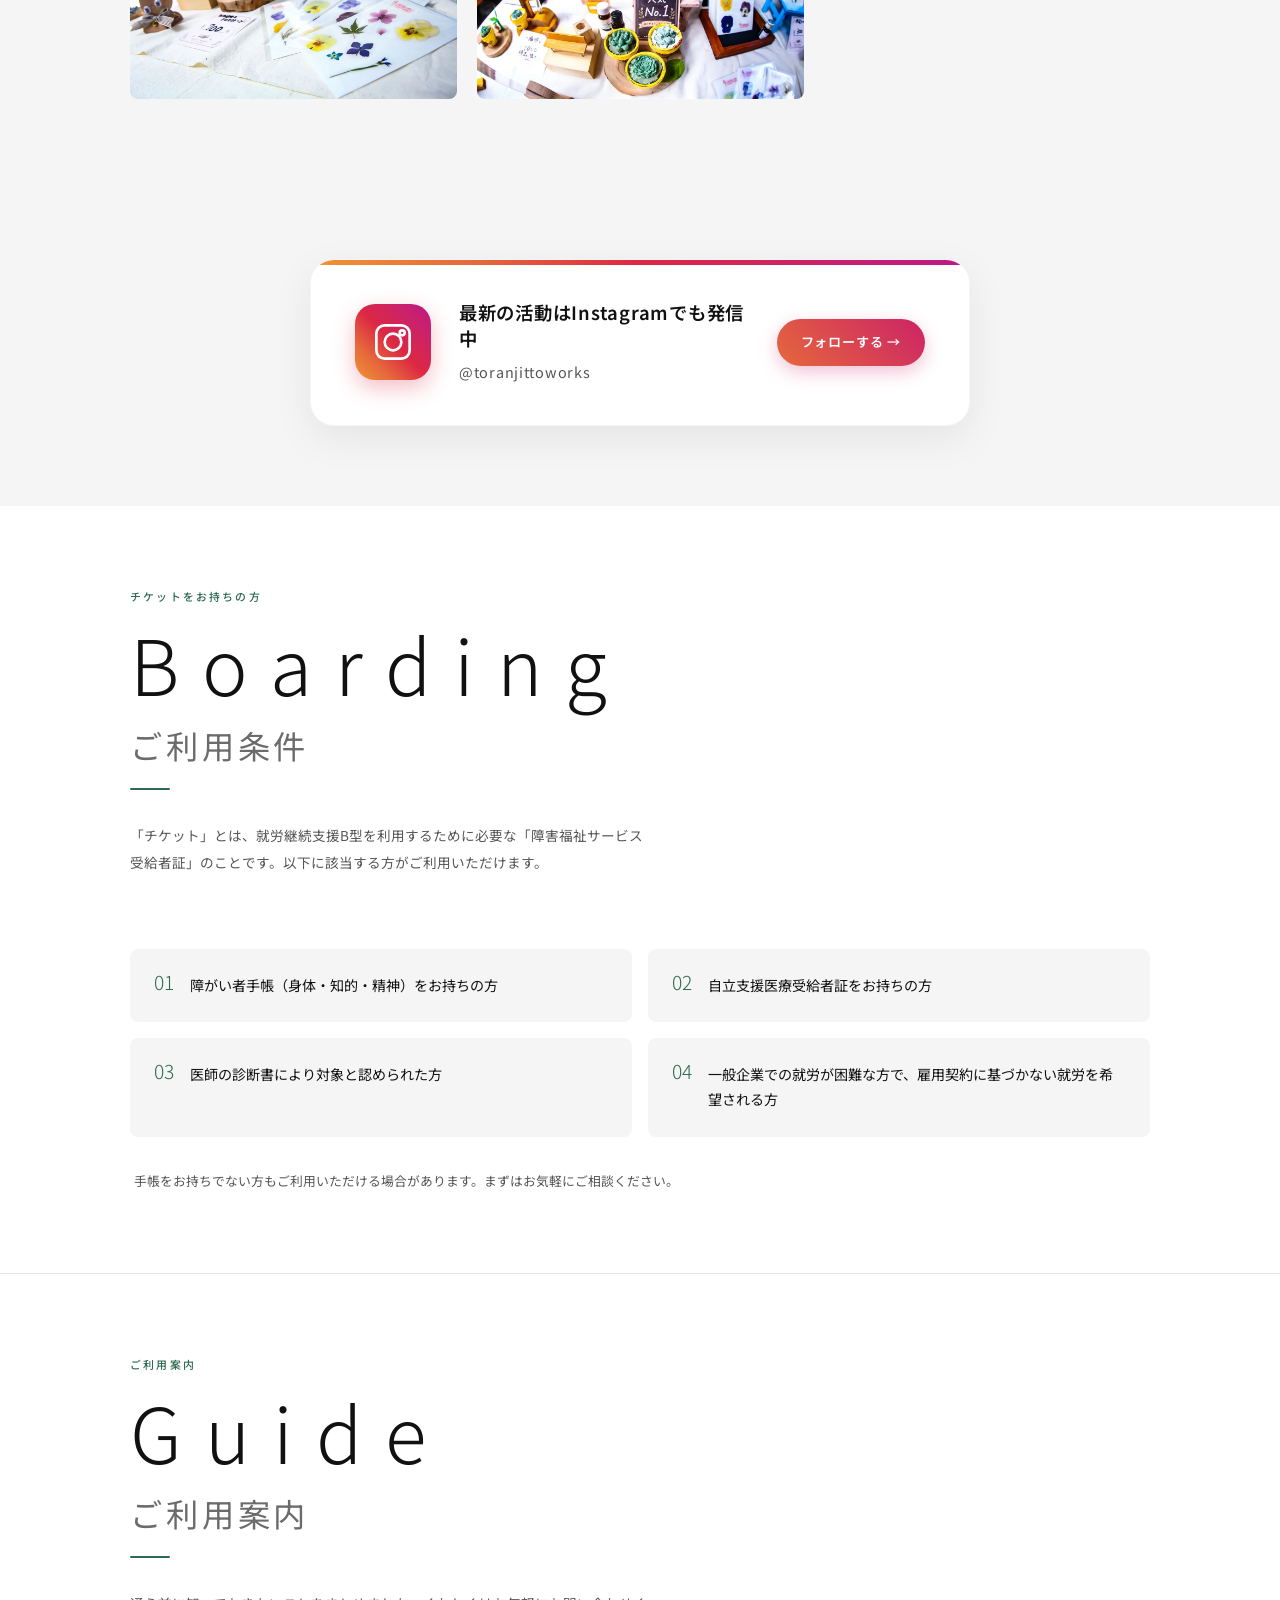
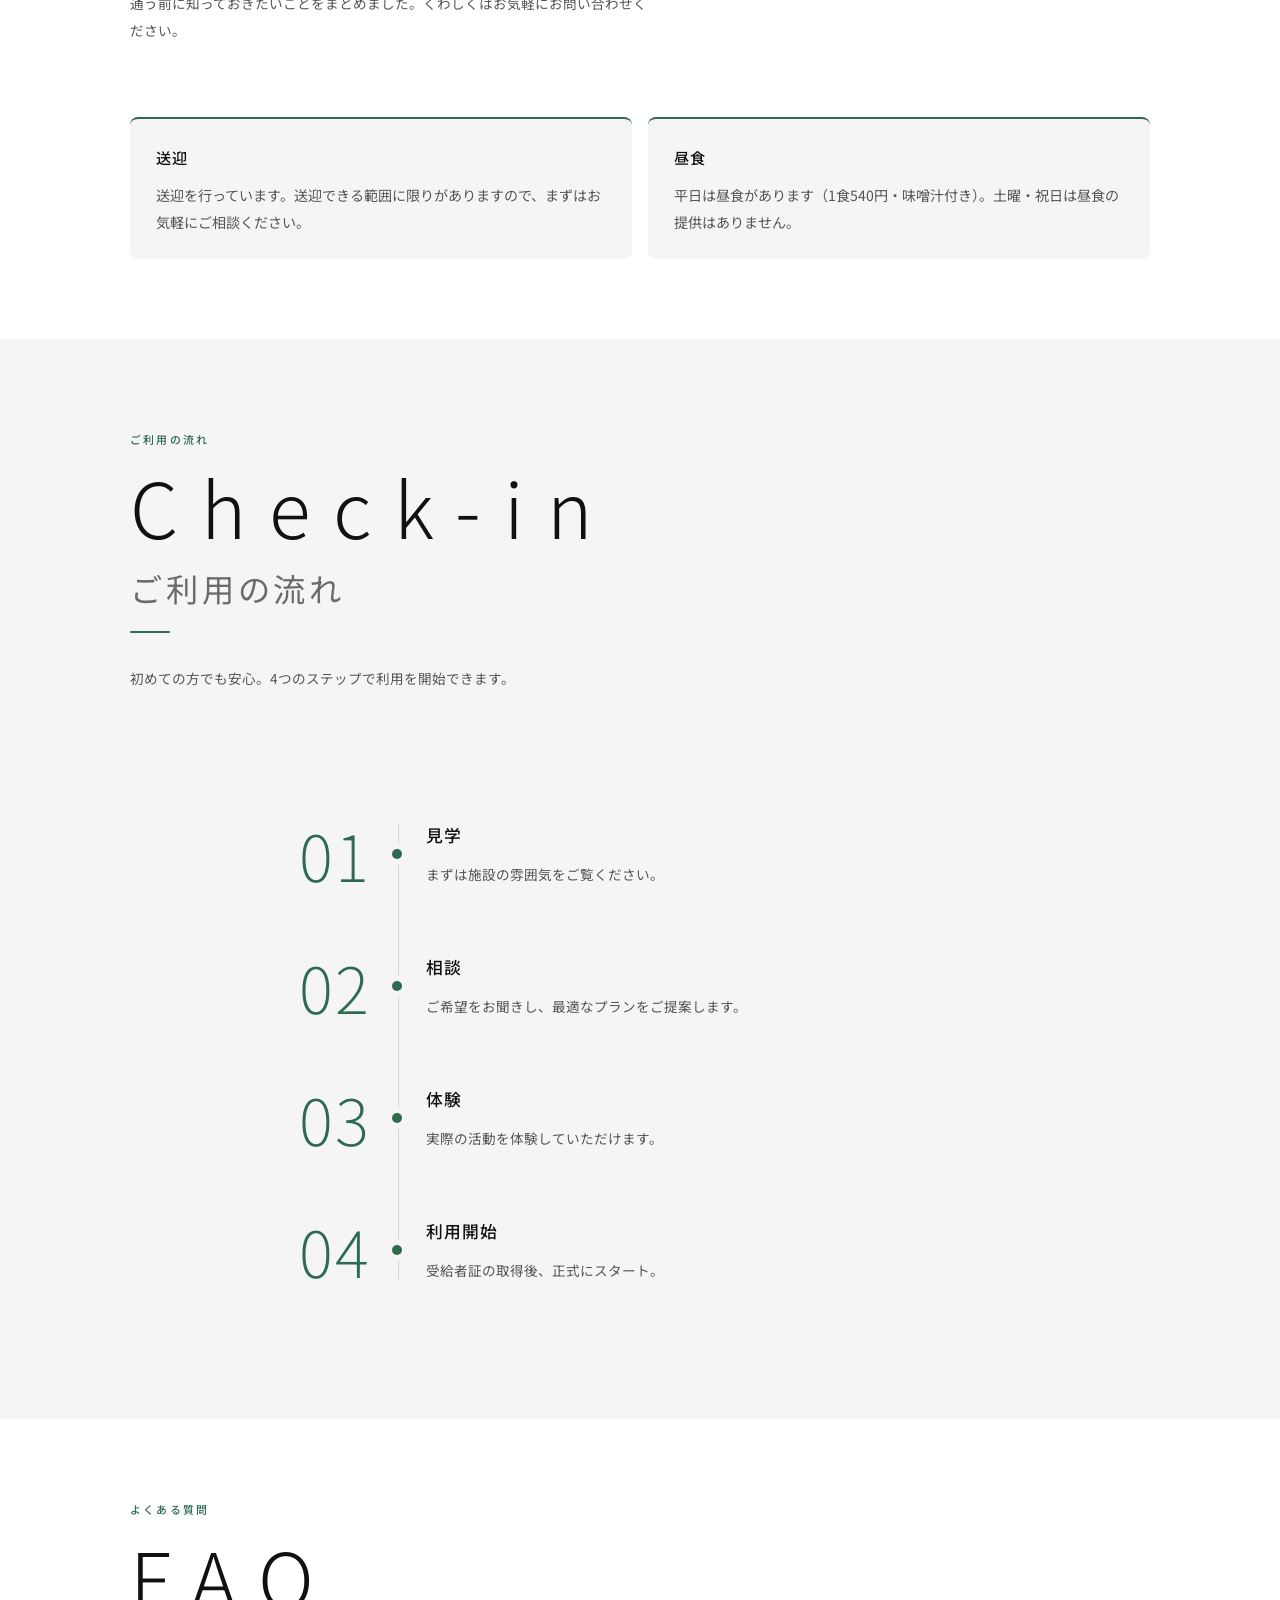
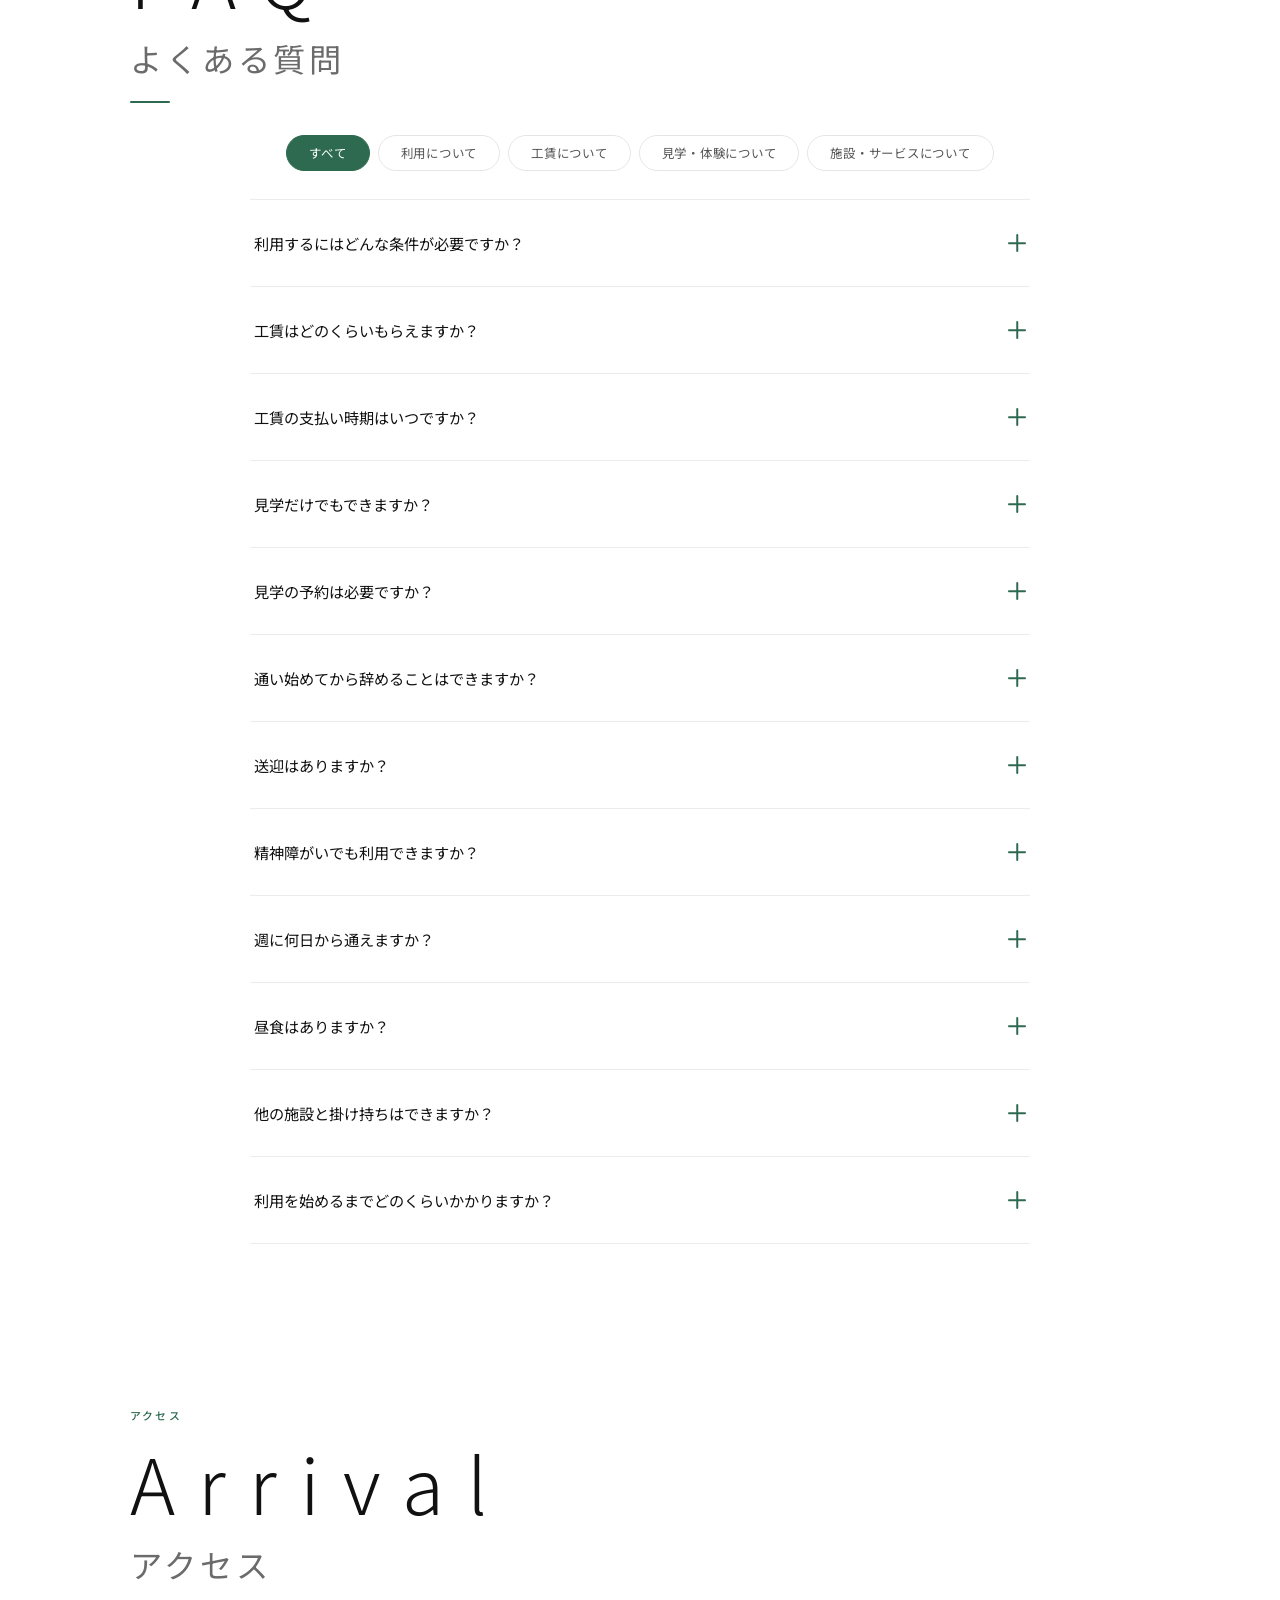
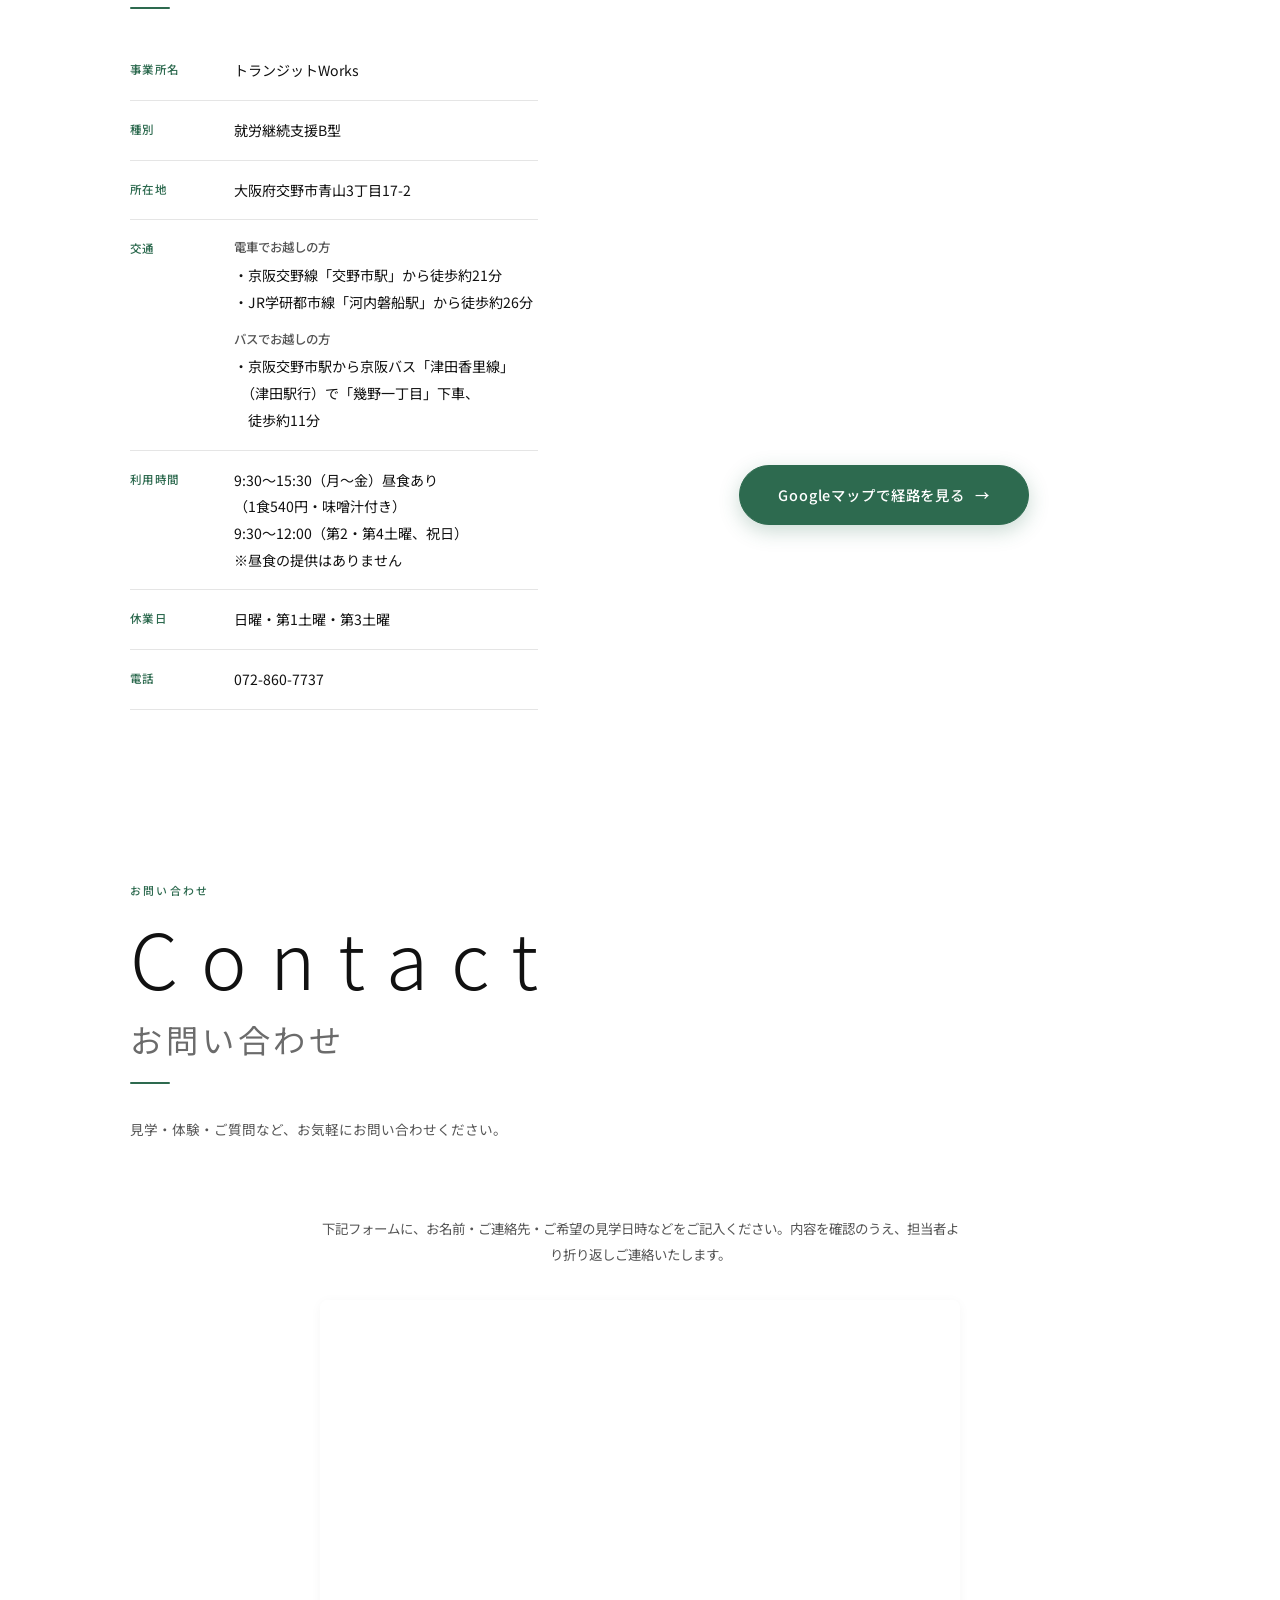
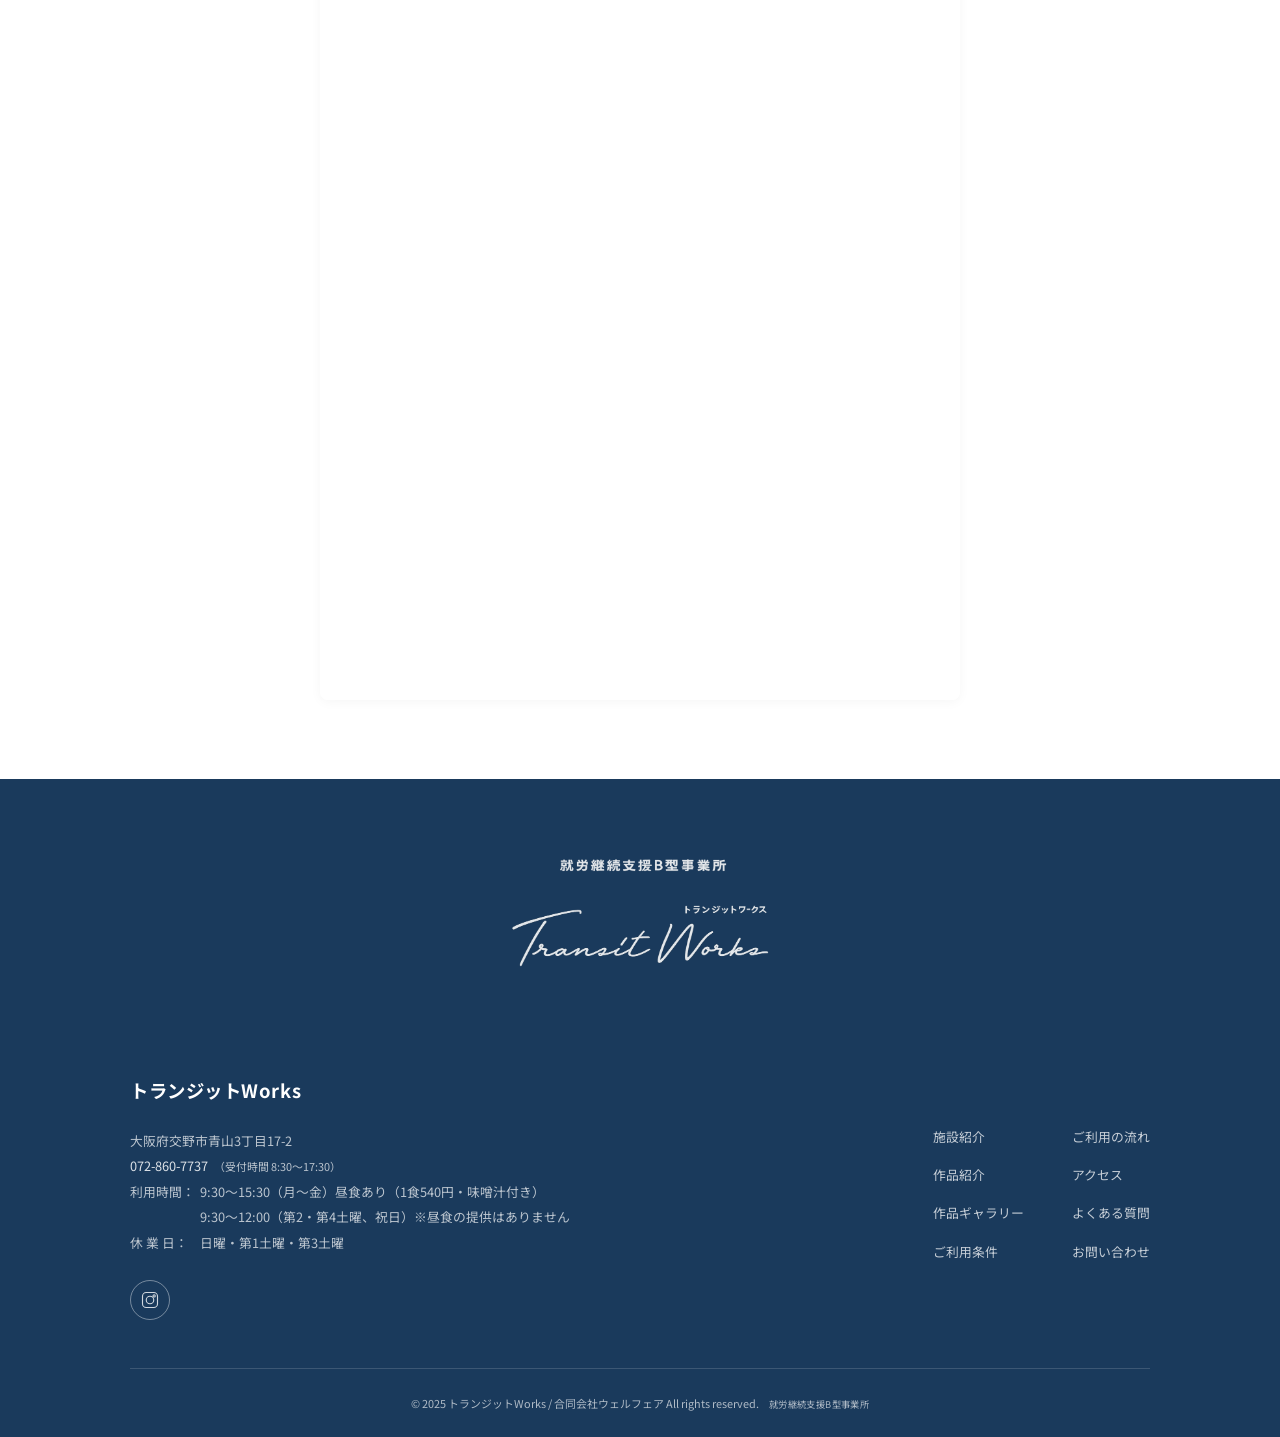
==== commit f71a0ccd: "fix: PCで看板の写真の文字がトップのロゴと重ならないように、看板の写真だけ右に寄せて表示 - CMSのスライドに「PCで写す位置」（中央／右に寄せる・左はぼかし）を追加し、看板の写真を「右に寄せ" ====
--- a/index.html
+++ b/index.html
@@ -180,7 +180,7 @@
 <!-- ===== Hero ===== -->
 <section class="hero">
   <div class="hero-slideshow" id="heroSlideshow">
-    <div class="hero-slide is-active m-contain" role="img" aria-label="「TRANSIT WORKS」の文字と複葉機が描かれた、トランジットWorksの看板" style="background-image:url('/images/uploads/sign.jpg');background-image:image-set(url('/images/uploads/sign.webp') type('image/webp'),url('/images/uploads/sign.jpg') type('image/jpeg'))"></div>
+    <div class="hero-slide is-active m-contain pc-right" role="img" aria-label="「TRANSIT WORKS」の文字と複葉機が描かれた、トランジットWorksの看板" style="background-image:url('/images/uploads/sign.jpg');background-image:image-set(url('/images/uploads/sign.webp') type('image/webp'),url('/images/uploads/sign.jpg') type('image/jpeg'))"></div>
     <div class="hero-slide" style="background-image:url('/images/hero-signage-vertical.jpg');background-image:image-set(url('/images/hero-signage-vertical.webp') type('image/webp'),url('/images/hero-signage-vertical.jpg') type('image/jpeg'));--m-pos:25%"></div>
     <div class="hero-slide" style="background-image:url('/images/hero-pressed-flowers.jpg');background-image:image-set(url('/images/hero-pressed-flowers.webp') type('image/webp'),url('/images/hero-pressed-flowers.jpg') type('image/jpeg'));--m-pos:75%"></div>
     <div class="hero-slide" style="background-image:url('/images/hero-robots-shelf.jpg');background-image:image-set(url('/images/hero-robots-shelf.webp') type('image/webp'),url('/images/hero-robots-shelf.jpg') type('image/jpeg'));--m-pos:25%"></div>
@@ -1624,7 +1624,8 @@
           // スマホでの表示方法（画面いっぱい／全体を表示）と、画面いっぱいのときの切り取る位置
           var contain=s.mobile_fit==='contain';
           var pos=HERO_MOBILE_POS[s.mobile_position]||'50%';
-          return '<div class="hero-slide'+(i===0?' is-active':'')+(contain?' m-contain':'')+'" role="img" aria-label="'+alt+'" style="'+bgImageStyle(url)+(contain?'':';--m-pos:'+pos)+'"></div>';
+          var pcRight=s.pc_position==='right'; // PCで写す位置：右に寄せる（左はぼかし）
+          return '<div class="hero-slide'+(i===0?' is-active':'')+(contain?' m-contain':'')+(pcRight?' pc-right':'')+'" role="img" aria-label="'+alt+'" style="'+bgImageStyle(url)+(contain?'':';--m-pos:'+pos)+'"></div>';
         }).join('');
         if(window.initHeroSlideshow)window.initHeroSlideshow();
       }
--- a/style.css
+++ b/style.css
@@ -108,6 +108,17 @@
 .hero-slide.is-active{opacity:1;z-index:2}
 /* 切り替え中の古い写真：新しい写真が出きるまで、下でそのまま表示しておく（重なり順は 新しい写真 ＞ 古い写真 ＞ そのほか） */
 .hero-slide.is-prev{opacity:1;transition:none;z-index:1}
+/* トップ写真のPC表示「右に寄せる（左はぼかし）」（写真ごとにCMSで選ぶ）
+   写真を画面の高さに合わせ、左端をロゴの右側寄りに置いて、写真の文字とロゴが重ならないようにする。
+   空いた左側は同じ写真のぼかしで埋め、境目はなめらかにつなぐ。
+   写真の右側が切れやすい縦長ぎみの画面では使わず、ふつうの表示（中央）にする */
+@media(min-width:1280px) and (min-aspect-ratio:16/10){
+  .hero-slide.pc-right{background-size:0 0;background-repeat:no-repeat;overflow:hidden}
+  .hero-slide.pc-right::before,.hero-slide.pc-right::after{content:"";position:absolute;background-image:inherit;background-repeat:no-repeat}
+  .hero-slide.pc-right::before{inset:-40px;background-size:cover;background-position:center;filter:blur(24px) brightness(.6)}
+  .hero-slide.pc-right::after{--pc-x:calc(50vw + 200px - 34vh);inset:0;background-size:auto 100%;background-position:var(--pc-x) 50%;
+    -webkit-mask-image:linear-gradient(to right,transparent var(--pc-x),#000 calc(var(--pc-x) + 160px));mask-image:linear-gradient(to right,transparent var(--pc-x),#000 calc(var(--pc-x) + 160px))}
+}
 .hero-overlay{position:absolute;inset:0;z-index:1;background:linear-gradient(to bottom,rgba(0,0,0,.31) 0%,rgba(0,0,0,.14) 34%,rgba(0,0,0,.12) 55%,rgba(0,0,0,.35) 80%,rgba(0,0,0,.42) 100%)}
 /* 横切る飛行機と飛行機雲（暗幕の上・ロゴやキャッチコピーの下を飛ぶ） */
 .hero-flight{position:absolute;inset:0;z-index:1;pointer-events:none;overflow:hidden}
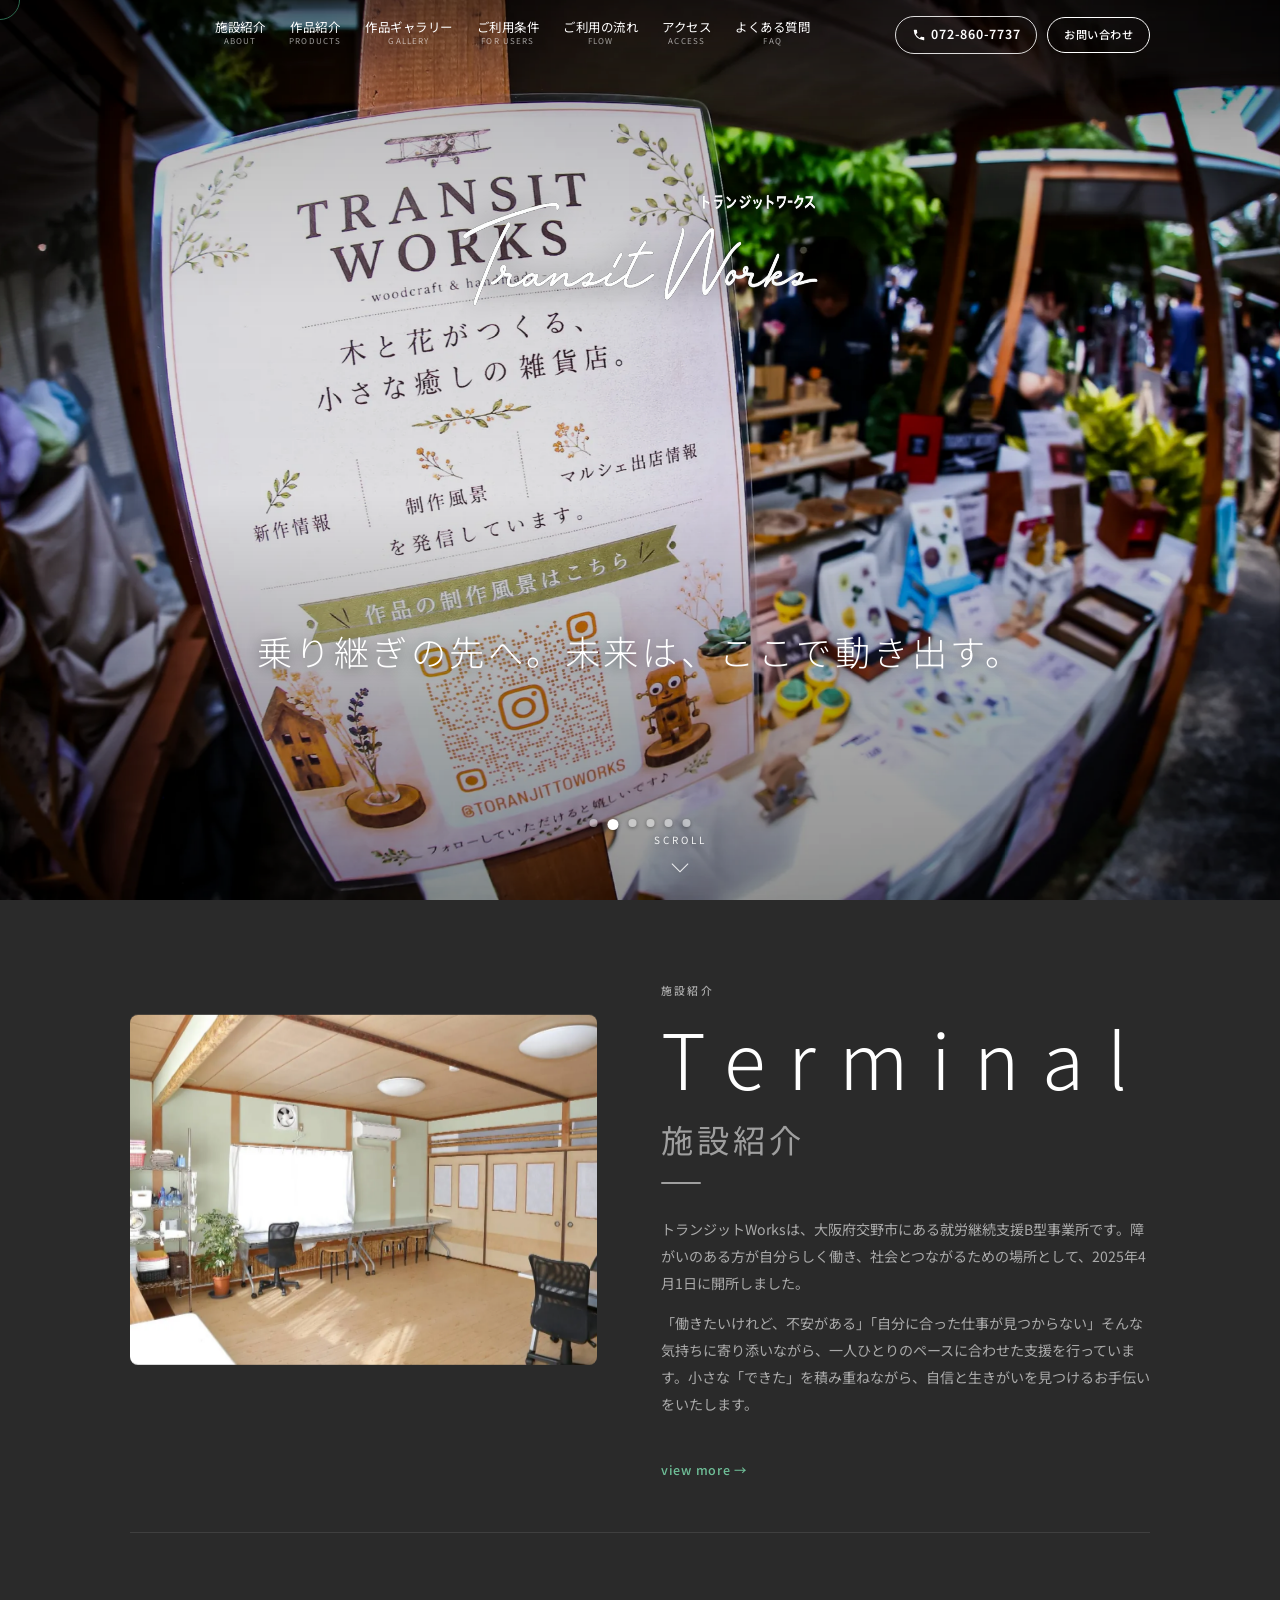
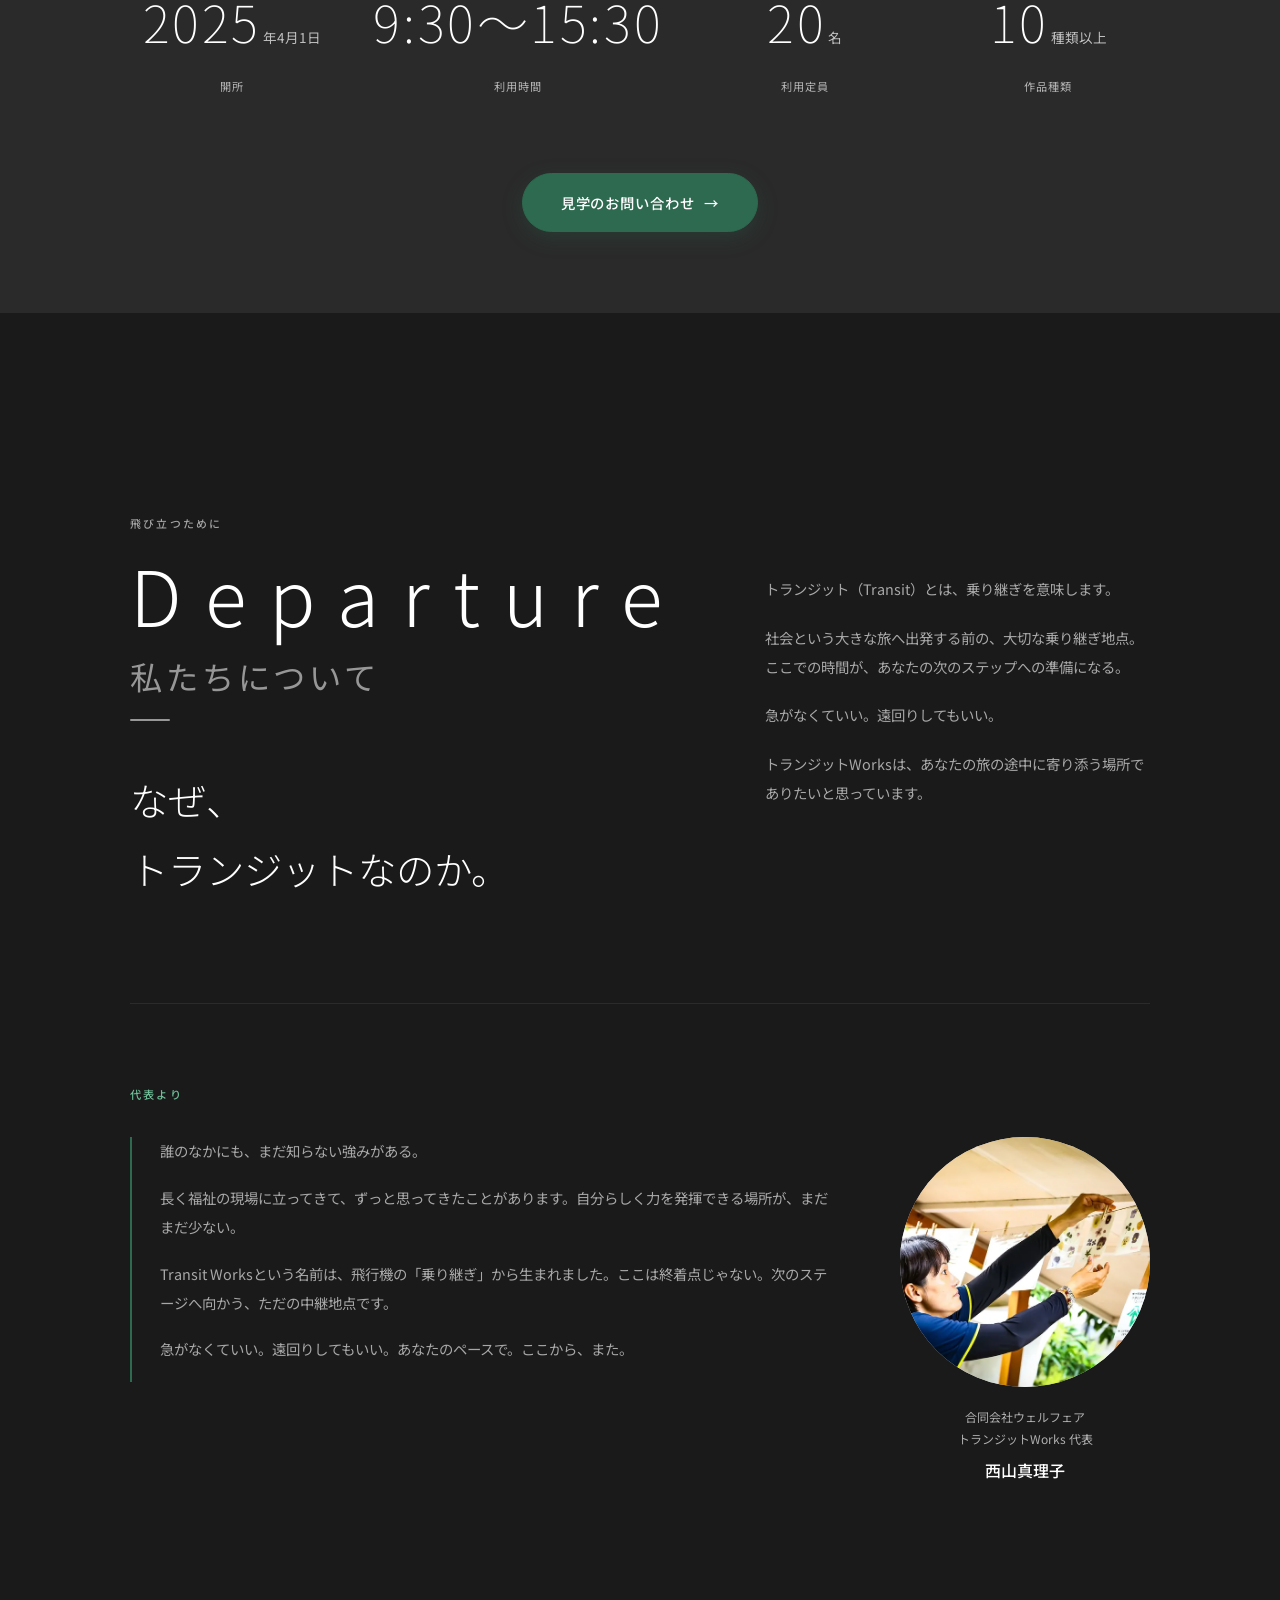
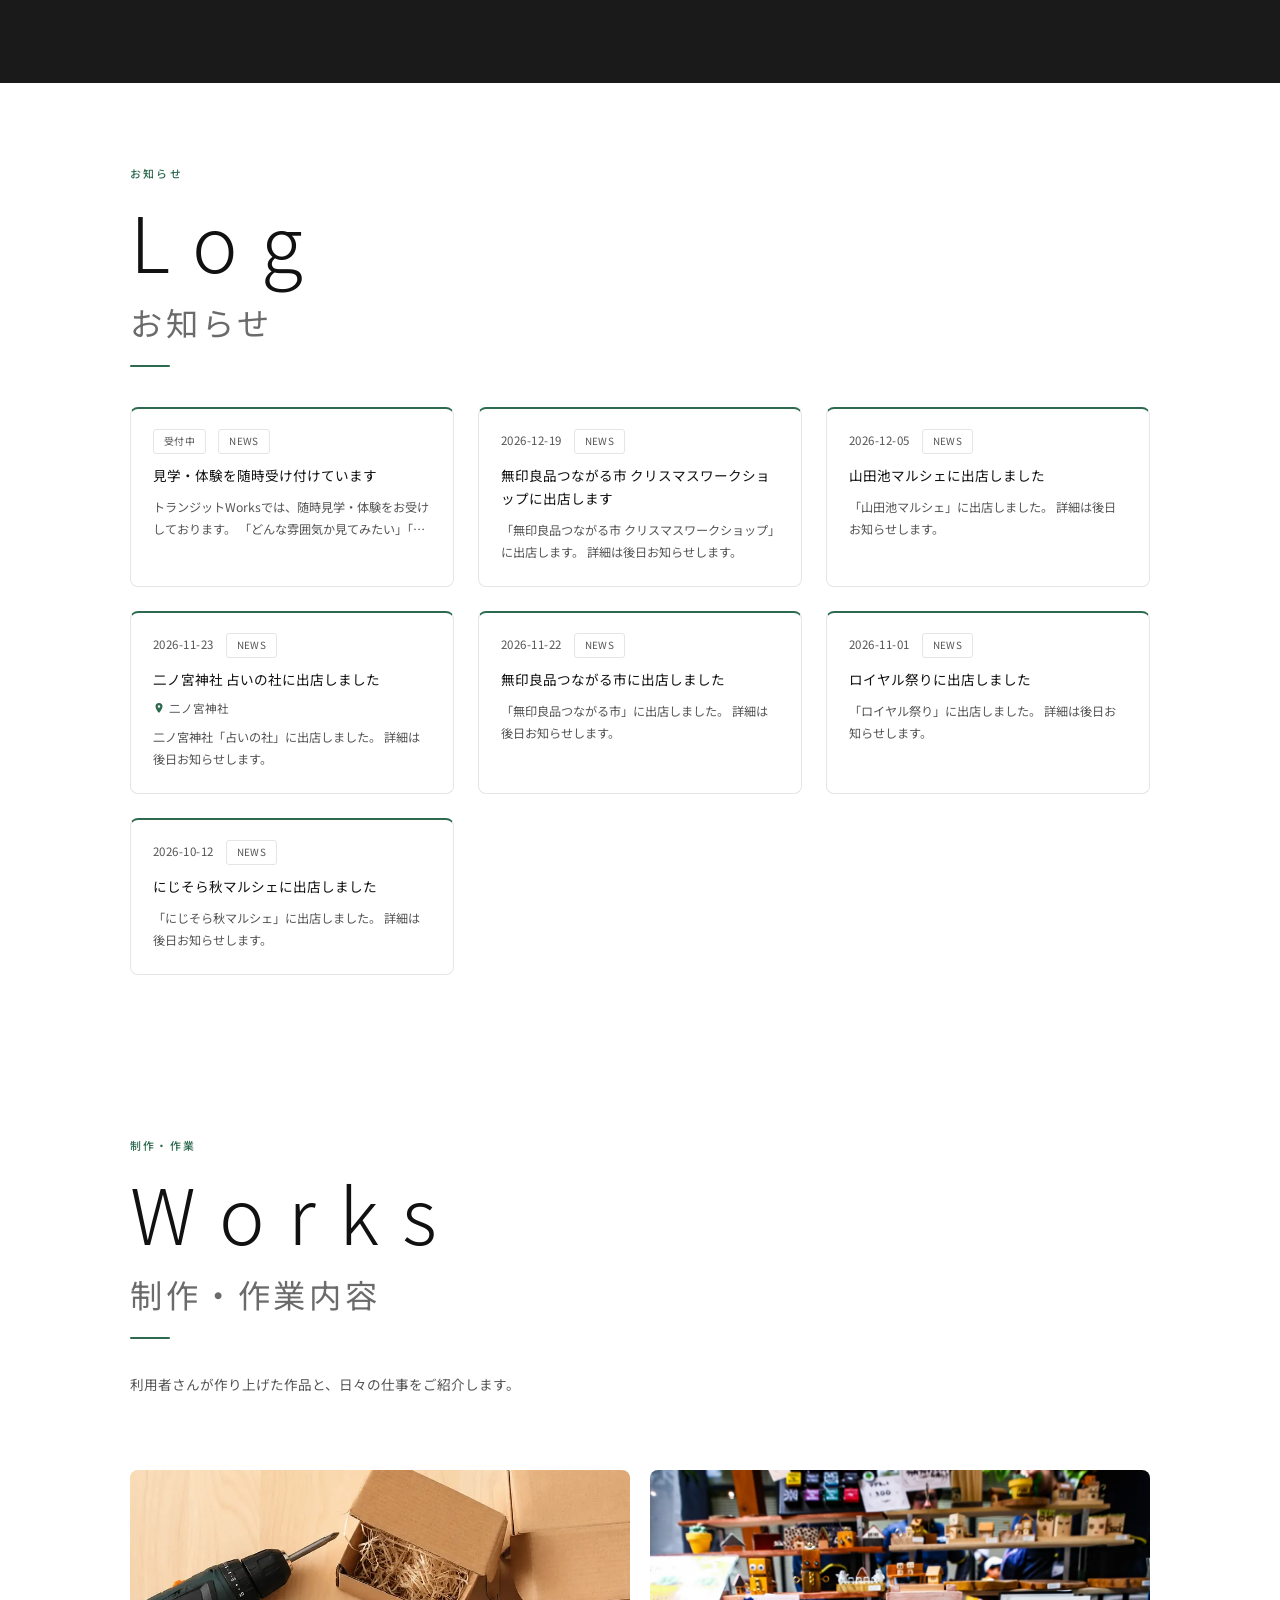
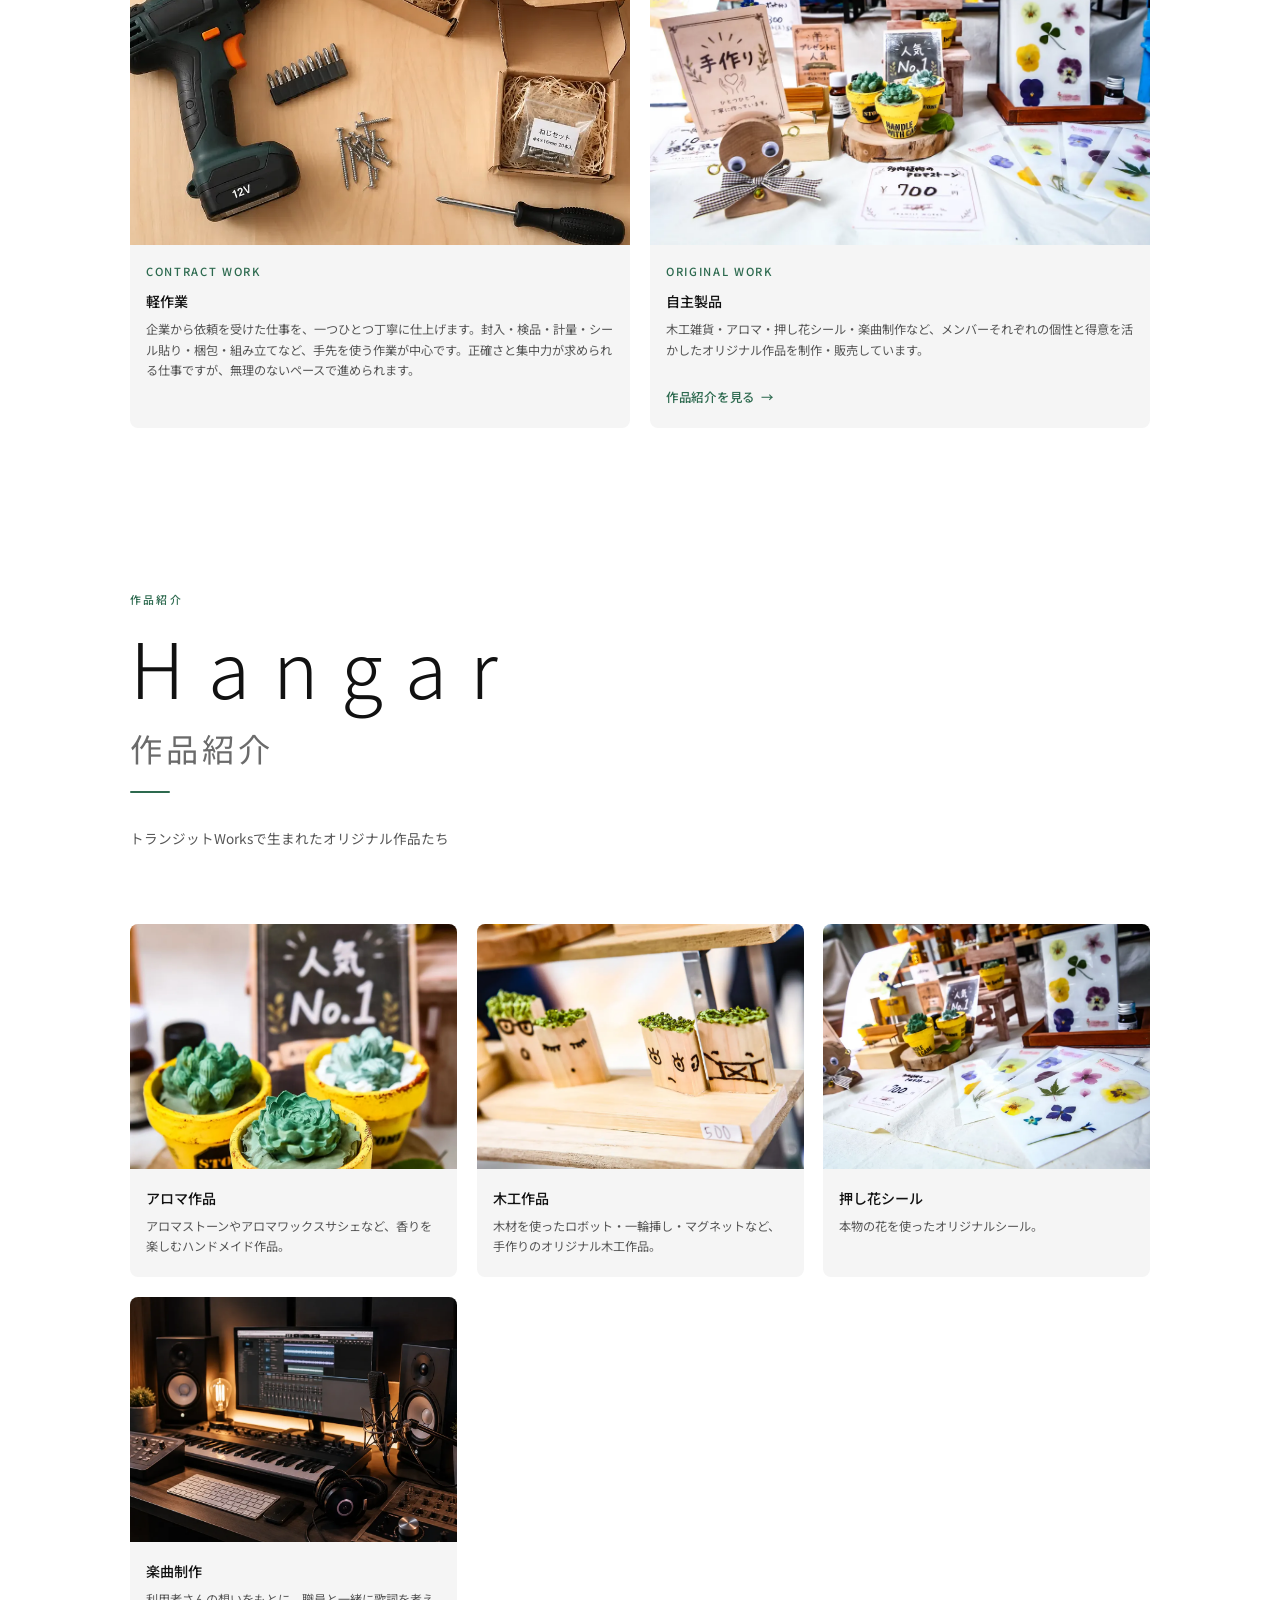
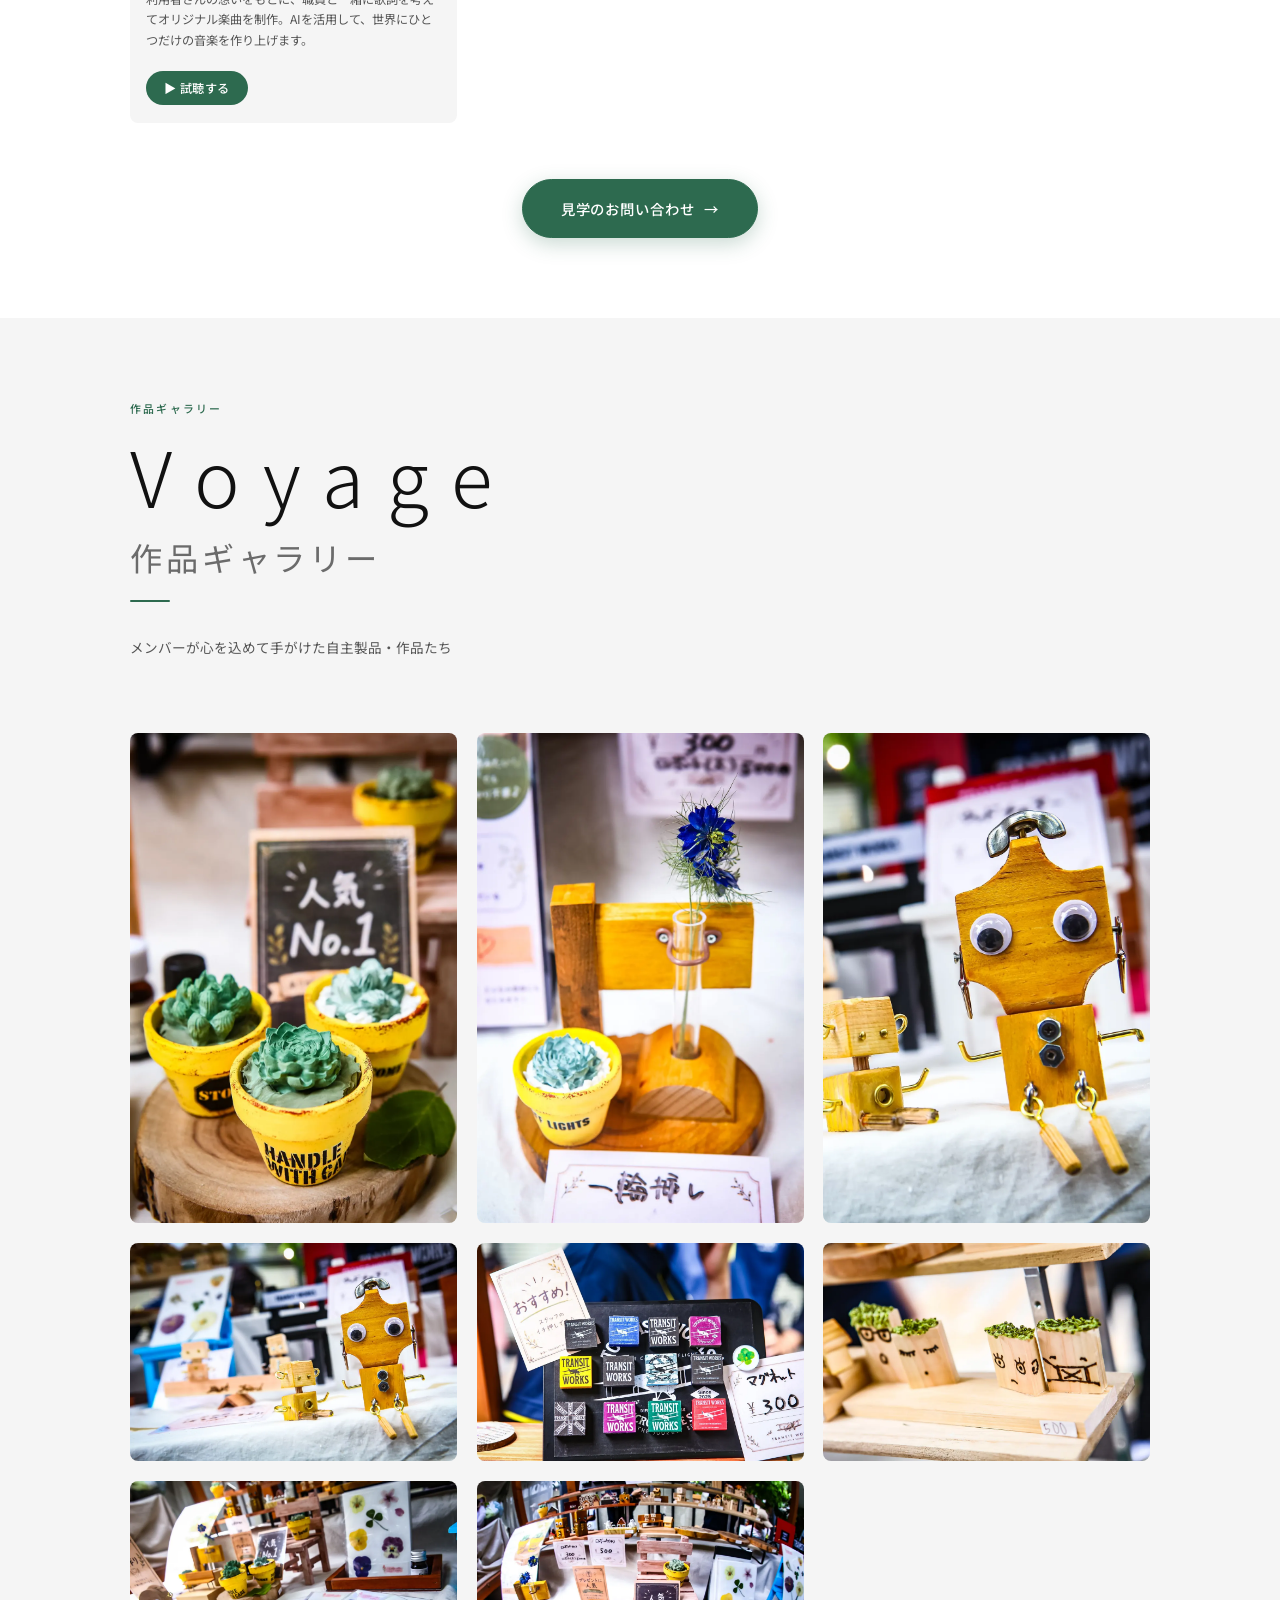
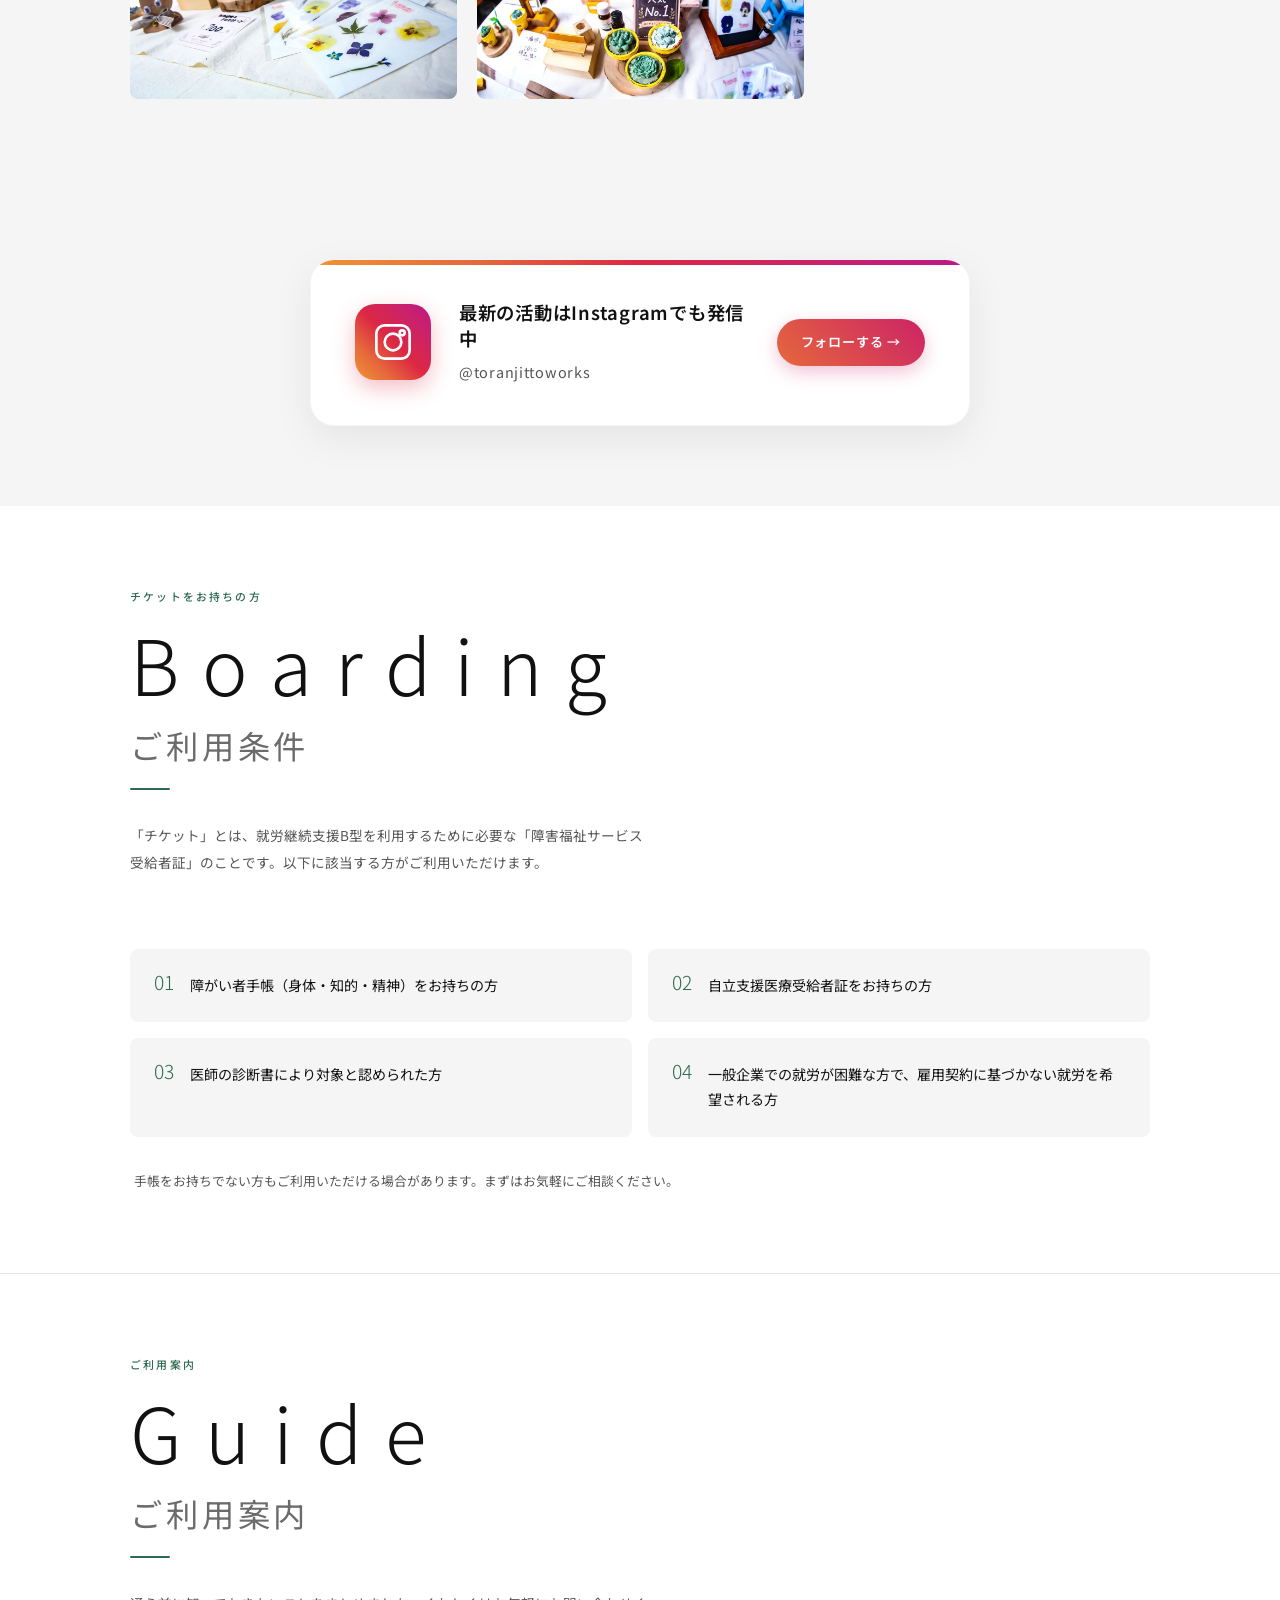
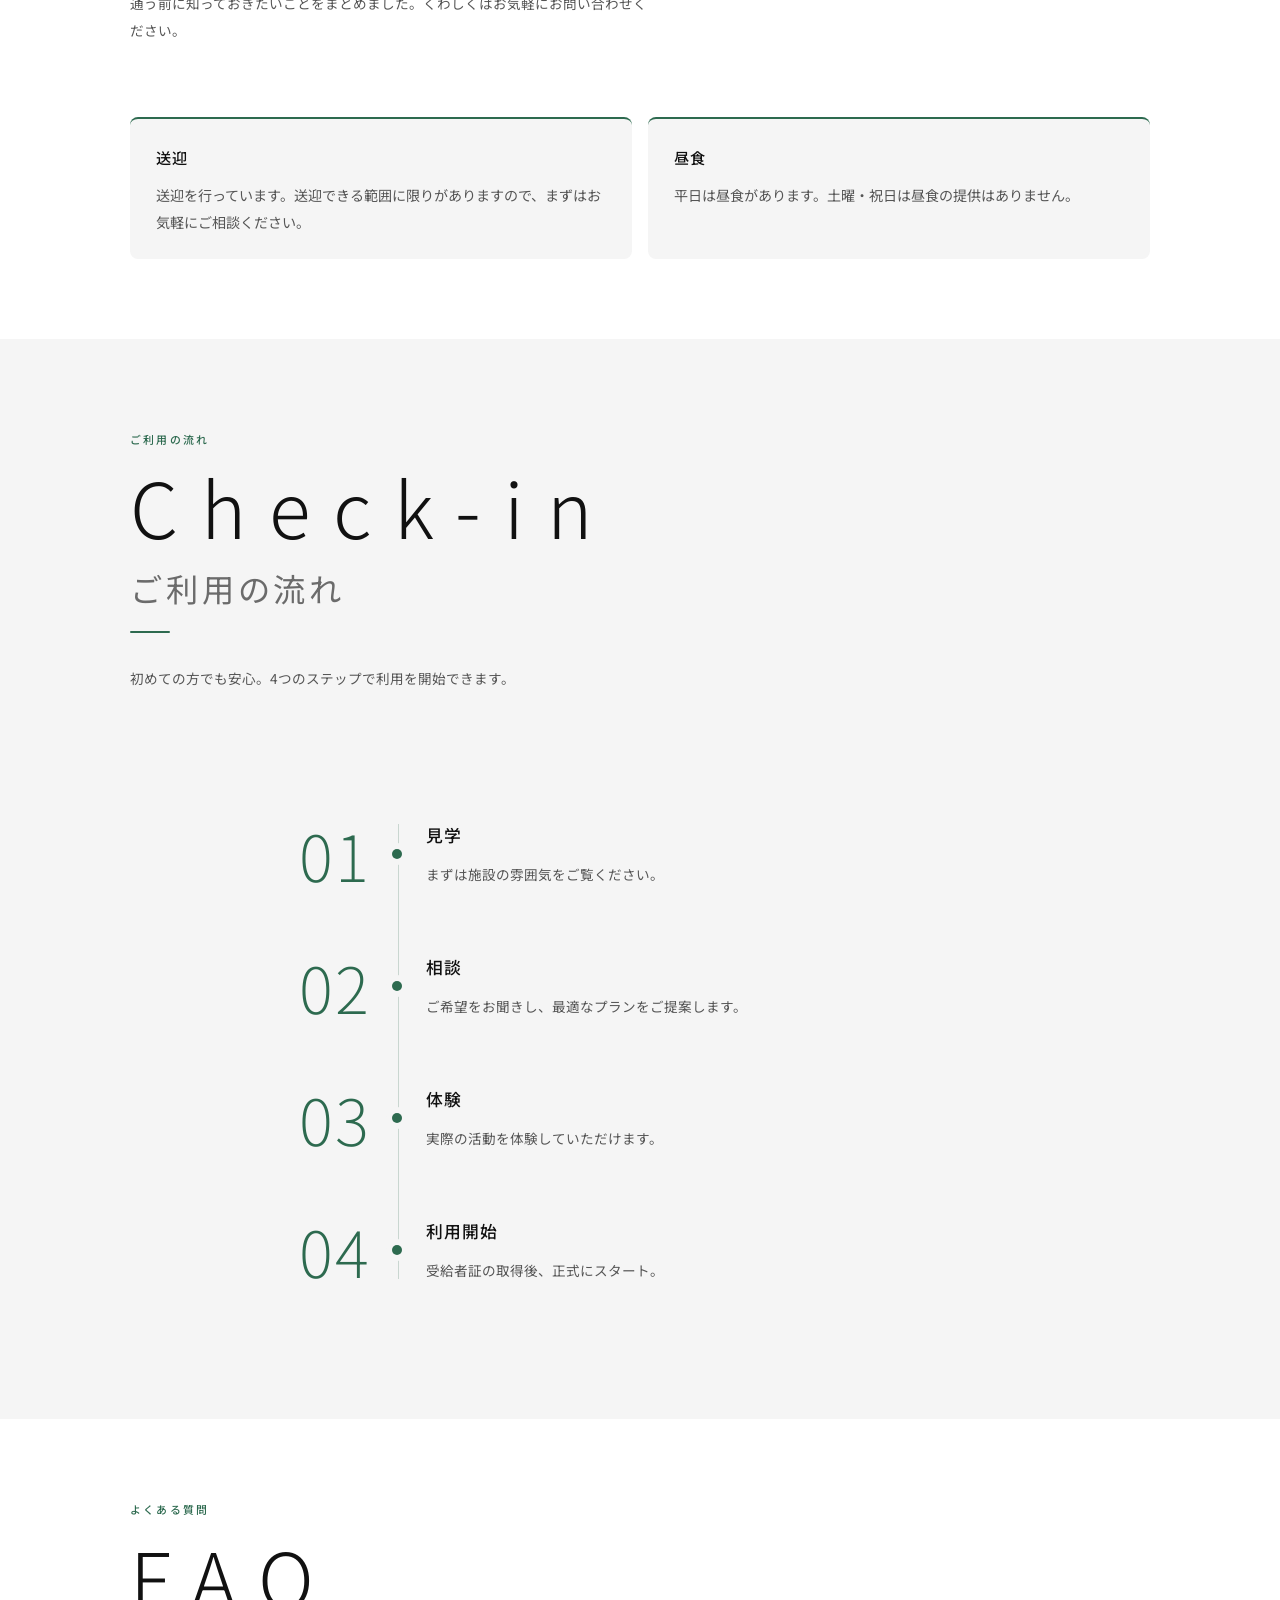
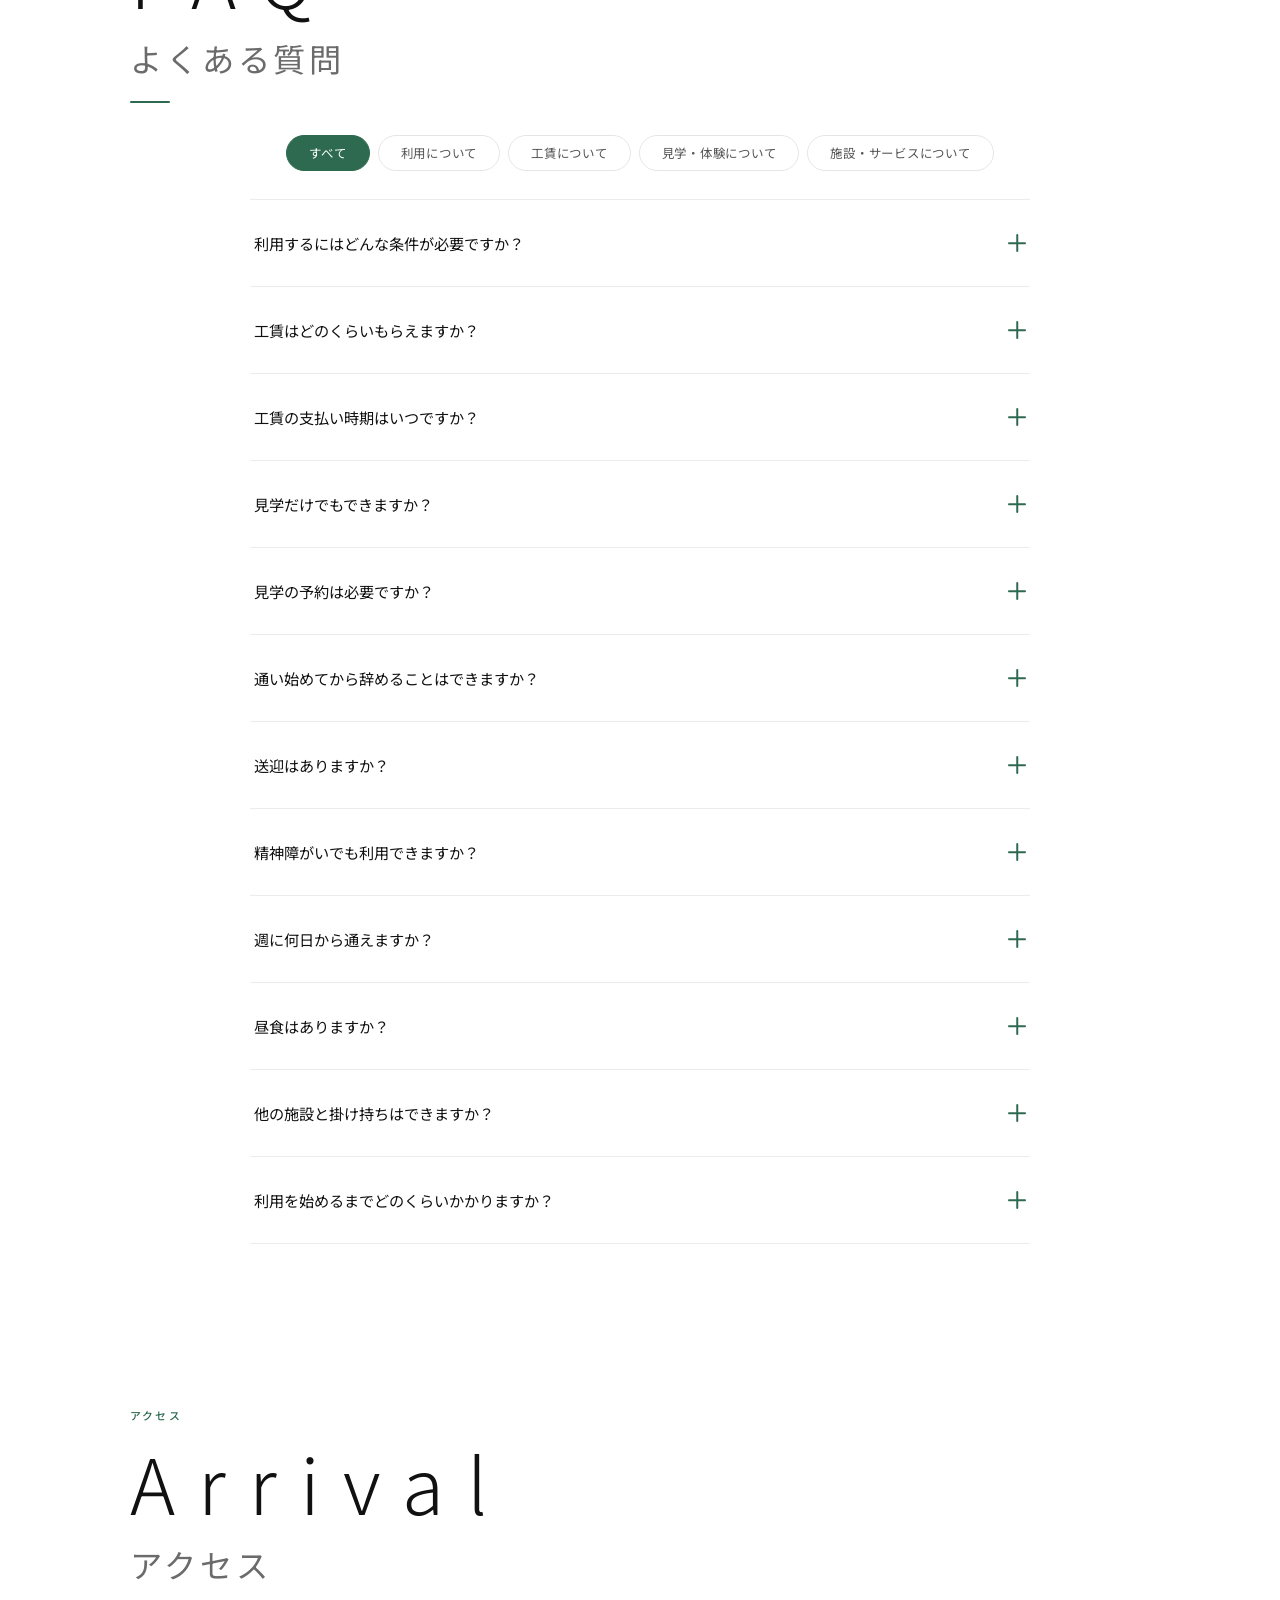
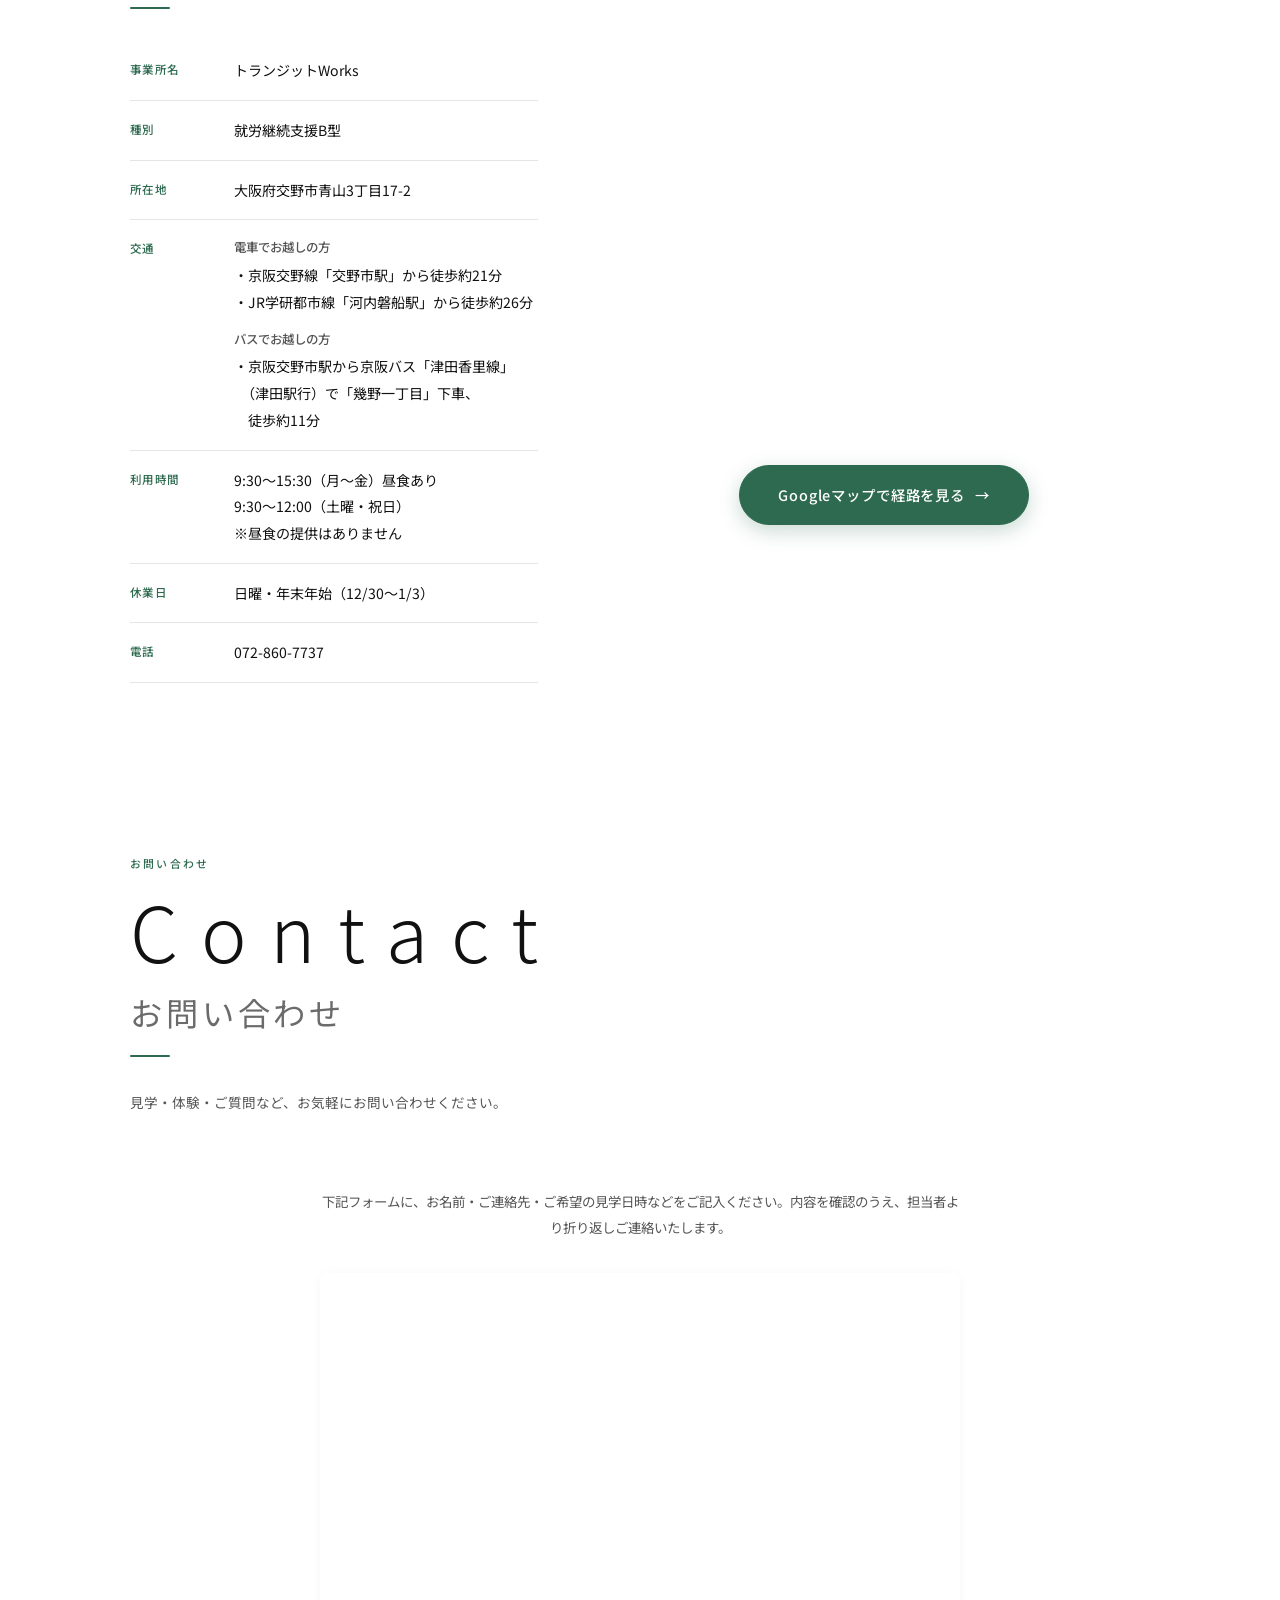
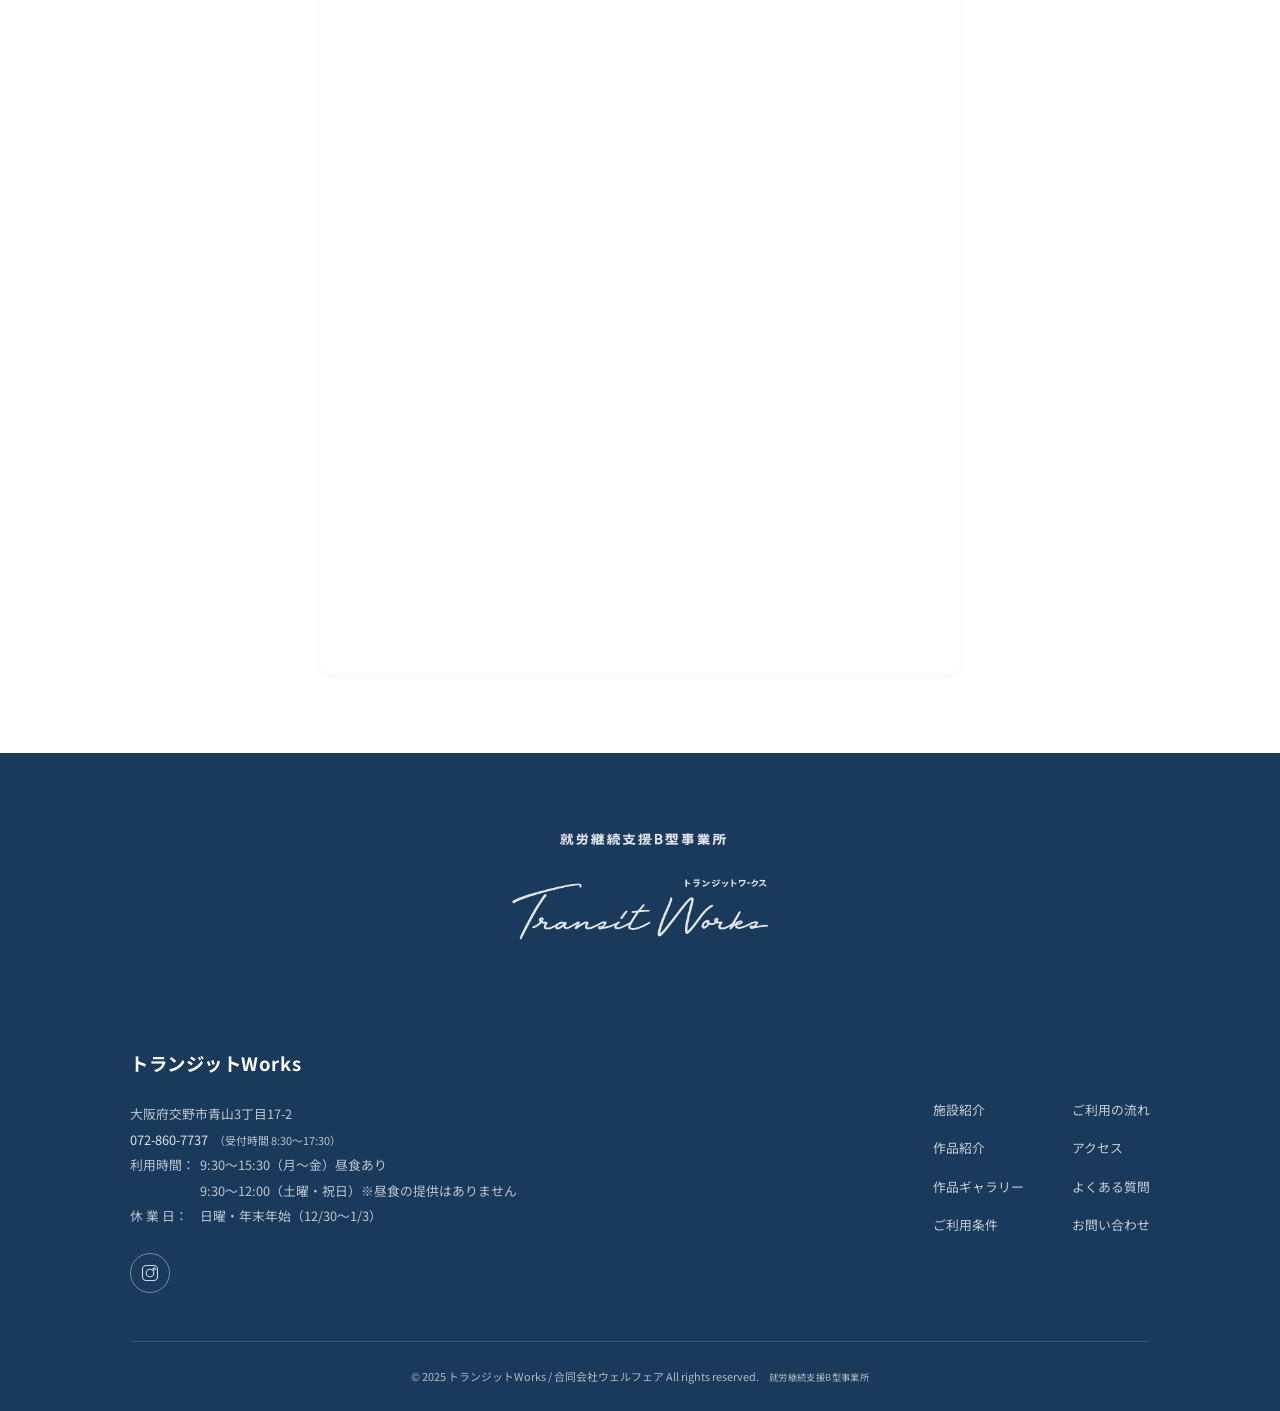
==== commit 82708df6: "update: 利用時間・休業日を変更（土曜はすべて開所、休業日は日曜・年末年始）、昼食の値段の記載を削除 - CMSの基本情報・ご利用案内・よくある質問のデータと、HTMLの初期表示・構造化データを" ====
--- a/index.html
+++ b/index.html
@@ -89,7 +89,7 @@
       "dayOfWeek": "Saturday",
       "opens": "09:30",
       "closes": "12:00",
-      "description": "第2・第4土曜、祝日のみ"
+      "description": "土曜・祝日のみ"
     }
   ]
 }
@@ -386,7 +386,7 @@
     <p class="sec-lead">通う前に知っておきたいことをまとめました。くわしくはお気軽にお問い合わせください。</p>
     <div class="guide-grid" id="guideGrid">
       <div class="guide-item sa"><h3 class="guide-label">送迎</h3><p>送迎を行っています。送迎できる範囲に限りがありますので、まずはお気軽にご相談ください。</p></div>
-      <div class="guide-item sa sa-d1"><h3 class="guide-label">昼食</h3><p>平日は昼食があります（1食540円・味噌汁付き）。土曜・祝日は昼食の提供はありません。</p></div>
+      <div class="guide-item sa sa-d1"><h3 class="guide-label">昼食</h3><p>平日は昼食があります。土曜・祝日は昼食の提供はありません。</p></div>
     </div>
     <div class="guide-schedule" id="guideSchedule" hidden></div>
     <p class="guide-office" id="guideOffice" hidden></p>
@@ -447,7 +447,7 @@
       </div>
       <div class="faq-item sa sa-d6" data-category="施設・サービスについて">
         <button class="faq-q" aria-expanded="false">昼食はありますか？<span class="faq-icon"></span></button>
-        <div class="faq-a"><p>平日は昼食があります（1食540円・味噌汁付き）。業者委託の冷凍弁当をご用意しています。土曜・祝日は昼食の提供はありません。</p></div>
+        <div class="faq-a"><p>平日は昼食があります。業者委託の冷凍弁当をご用意しています。土曜・祝日は昼食の提供はありません。</p></div>
       </div>
       <div class="faq-item sa sa-d7" data-category="工賃について">
         <button class="faq-q" aria-expanded="false">工賃の支払い時期はいつですか？<span class="faq-icon"></span></button>
@@ -476,8 +476,8 @@
         <div class="access-row"><div class="access-th">種別</div><div class="access-td" id="cms-facility-type">就労継続支援B型</div></div>
         <div class="access-row"><div class="access-th">所在地</div><div class="access-td" id="cms-address">大阪府交野市青山3丁目17-2</div></div>
         <div class="access-row" id="cms-access-routes-row"><div class="access-th">交通</div><div class="access-td" id="cms-access-routes"><div class="access-route"><p class="access-route-label">電車でお越しの方</p><ul class="access-route-list"><li><span class="route-chunk">京阪交野線</span><span class="route-chunk">「交野市駅」から</span><span class="route-chunk">徒歩約21分</span></li><li><span class="route-chunk">JR学研都市線</span><span class="route-chunk">「河内磐船駅」から</span><span class="route-chunk">徒歩約26分</span></li></ul></div><div class="access-route"><p class="access-route-label">バスでお越しの方</p><ul class="access-route-list"><li><span class="route-chunk">京阪交野市駅から</span><span class="route-chunk">京阪バス</span><span class="route-chunk">「津田香里線」</span><span class="route-chunk">（津田駅行）で</span><span class="route-chunk">「幾野一丁目」下車、</span><span class="route-chunk">徒歩約11分</span></li></ul></div></div></div>
-        <div class="access-row"><div class="access-th">利用時間</div><div class="access-td"><span id="cms-hours-weekday"><span class="hours-chunk">9:30〜15:30</span><span class="hours-chunk">（月〜金）</span><span class="hours-chunk">昼食あり</span><span class="hours-chunk">（1食540円・味噌汁付き）</span></span><br><span id="cms-hours-saturday"><span class="hours-chunk">9:30〜12:00</span><span class="hours-chunk">（第2・第4土曜、祝日）</span><span class="hours-chunk">※昼食の提供はありません</span></span></div></div>
-        <div class="access-row"><div class="access-th">休業日</div><div class="access-td" id="cms-closed">日曜・第1土曜・第3土曜</div></div>
+        <div class="access-row"><div class="access-th">利用時間</div><div class="access-td"><span id="cms-hours-weekday"><span class="hours-chunk">9:30〜15:30</span><span class="hours-chunk">（月〜金）</span><span class="hours-chunk">昼食あり</span></span><br><span id="cms-hours-saturday"><span class="hours-chunk">9:30〜12:00</span><span class="hours-chunk">（土曜・祝日）</span><span class="hours-chunk">※昼食の提供はありません</span></span></div></div>
+        <div class="access-row"><div class="access-th">休業日</div><div class="access-td" id="cms-closed"><span class="hours-chunk">日曜・年末年始</span><span class="hours-chunk">（12/30〜1/3）</span></div></div>
         <div class="access-row"><div class="access-th">電話</div><div class="access-td"><a href="tel:0728607737" id="cms-phone">０７２－８６０－７７３７</a></div></div>
       </div>
       <div>
@@ -558,8 +558,8 @@
         <div class="footer-info">
           <p>大阪府交野市青山3丁目17-2</p>
           <p><a href="tel:0728607737">072-860-7737</a><span class="footer-note">（受付時間 8:30〜17:30）</span></p>
-          <p><span class="footer-label">利用時間：</span><span id="cms-footer-hours-weekday"><span class="hours-chunk">9:30〜15:30</span><span class="hours-chunk">（月〜金）</span><span class="hours-chunk">昼食あり</span><span class="hours-chunk">（1食540円・味噌汁付き）</span></span><br><span class="footer-label"></span><span id="cms-footer-hours-saturday"><span class="hours-chunk">9:30〜12:00</span><span class="hours-chunk">（第2・第4土曜、祝日）</span><span class="hours-chunk">※昼食の提供はありません</span></span></p>
-          <p><span class="footer-label">休 業 日：</span>日曜・第1土曜・第3土曜</p>
+          <p><span class="footer-label">利用時間：</span><span id="cms-footer-hours-weekday"><span class="hours-chunk">9:30〜15:30</span><span class="hours-chunk">（月〜金）</span><span class="hours-chunk">昼食あり</span></span><br><span class="footer-label"></span><span id="cms-footer-hours-saturday"><span class="hours-chunk">9:30〜12:00</span><span class="hours-chunk">（土曜・祝日）</span><span class="hours-chunk">※昼食の提供はありません</span></span></p>
+          <p><span class="footer-label">休 業 日：</span><span id="cms-footer-closed"><span class="hours-chunk">日曜・年末年始</span><span class="hours-chunk">（12/30〜1/3）</span></span></p>
         </div>
         <div class="footer-social">
           <a href="https://www.instagram.com/toranjittoworks" aria-label="Instagram" target="_blank" rel="noopener noreferrer"><svg width="18" height="18" viewBox="0 0 24 24" fill="none" stroke="currentColor" stroke-width="1.5" stroke-linecap="round" stroke-linejoin="round"><rect x="2" y="2" width="20" height="20" rx="5"/><circle cx="12" cy="12" r="5"/><circle cx="17.5" cy="6.5" r="1.5"/></svg></a>
@@ -1908,7 +1908,8 @@
     // 利用時間：アクセス欄とフッターの両方に反映（括弧・※の前後で区切り、そのまとまりの途中では改行しない）
     if(data.hours_weekday){['cms-hours-weekday','cms-footer-hours-weekday'].forEach(function(id){var el=document.getElementById(id);if(el)setChunksNowrap(el,data.hours_weekday);});}
     if(data.hours_saturday){['cms-hours-saturday','cms-footer-hours-saturday'].forEach(function(id){var el=document.getElementById(id);if(el)setChunksNowrap(el,data.hours_saturday);});}
-    if(data.closed){var el=document.getElementById('cms-closed');if(el)el.textContent=data.closed;}
+    // 休業日：アクセス欄とフッターの両方に反映（括弧の前で区切り、そのまとまりの途中では改行しない）
+    if(data.closed){['cms-closed','cms-footer-closed'].forEach(function(id){var el=document.getElementById(id);if(el)setChunksNowrap(el,data.closed);});}
     // 交通（電車・バス）：CMSのリストから表示。どちらも空なら行ごと隠す
     if(Array.isArray(data.access_train)||Array.isArray(data.access_bus)){
       var rbox=document.getElementById('cms-access-routes'),rrow=document.getElementById('cms-access-routes-row');
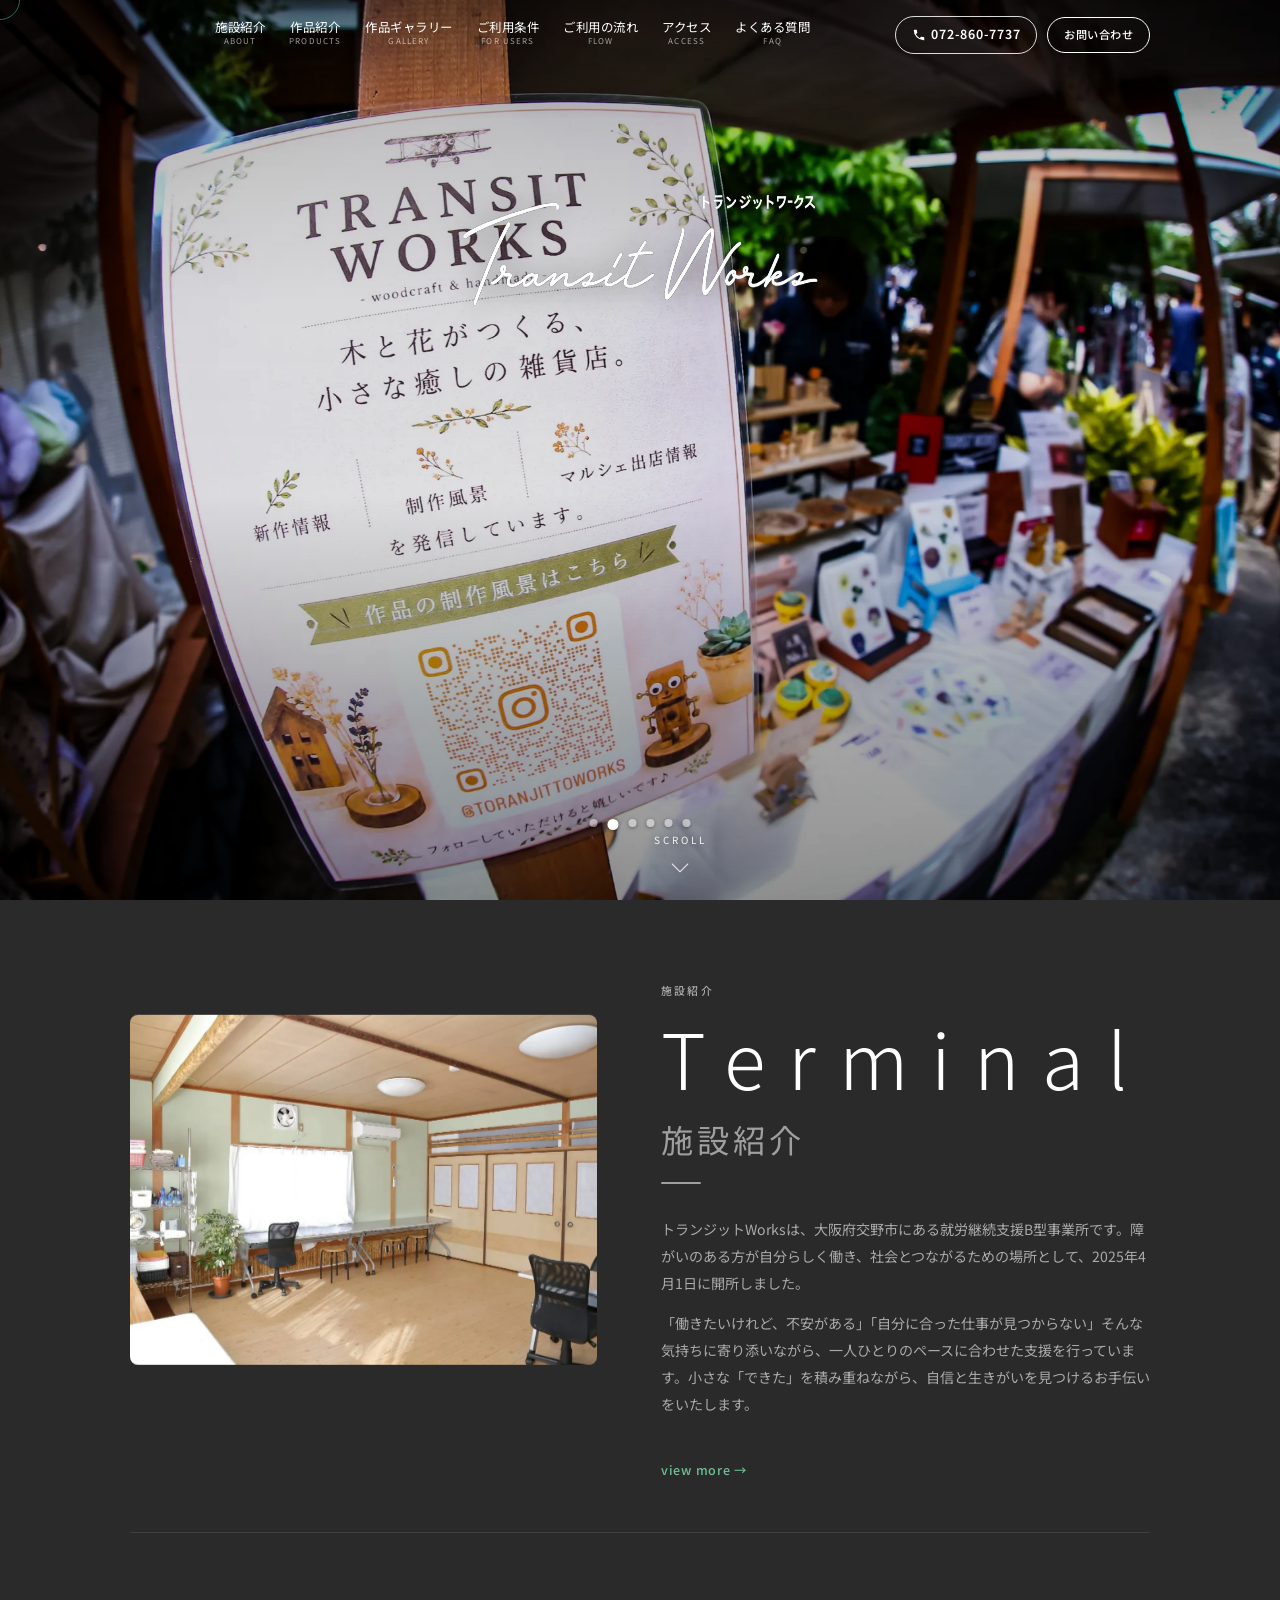
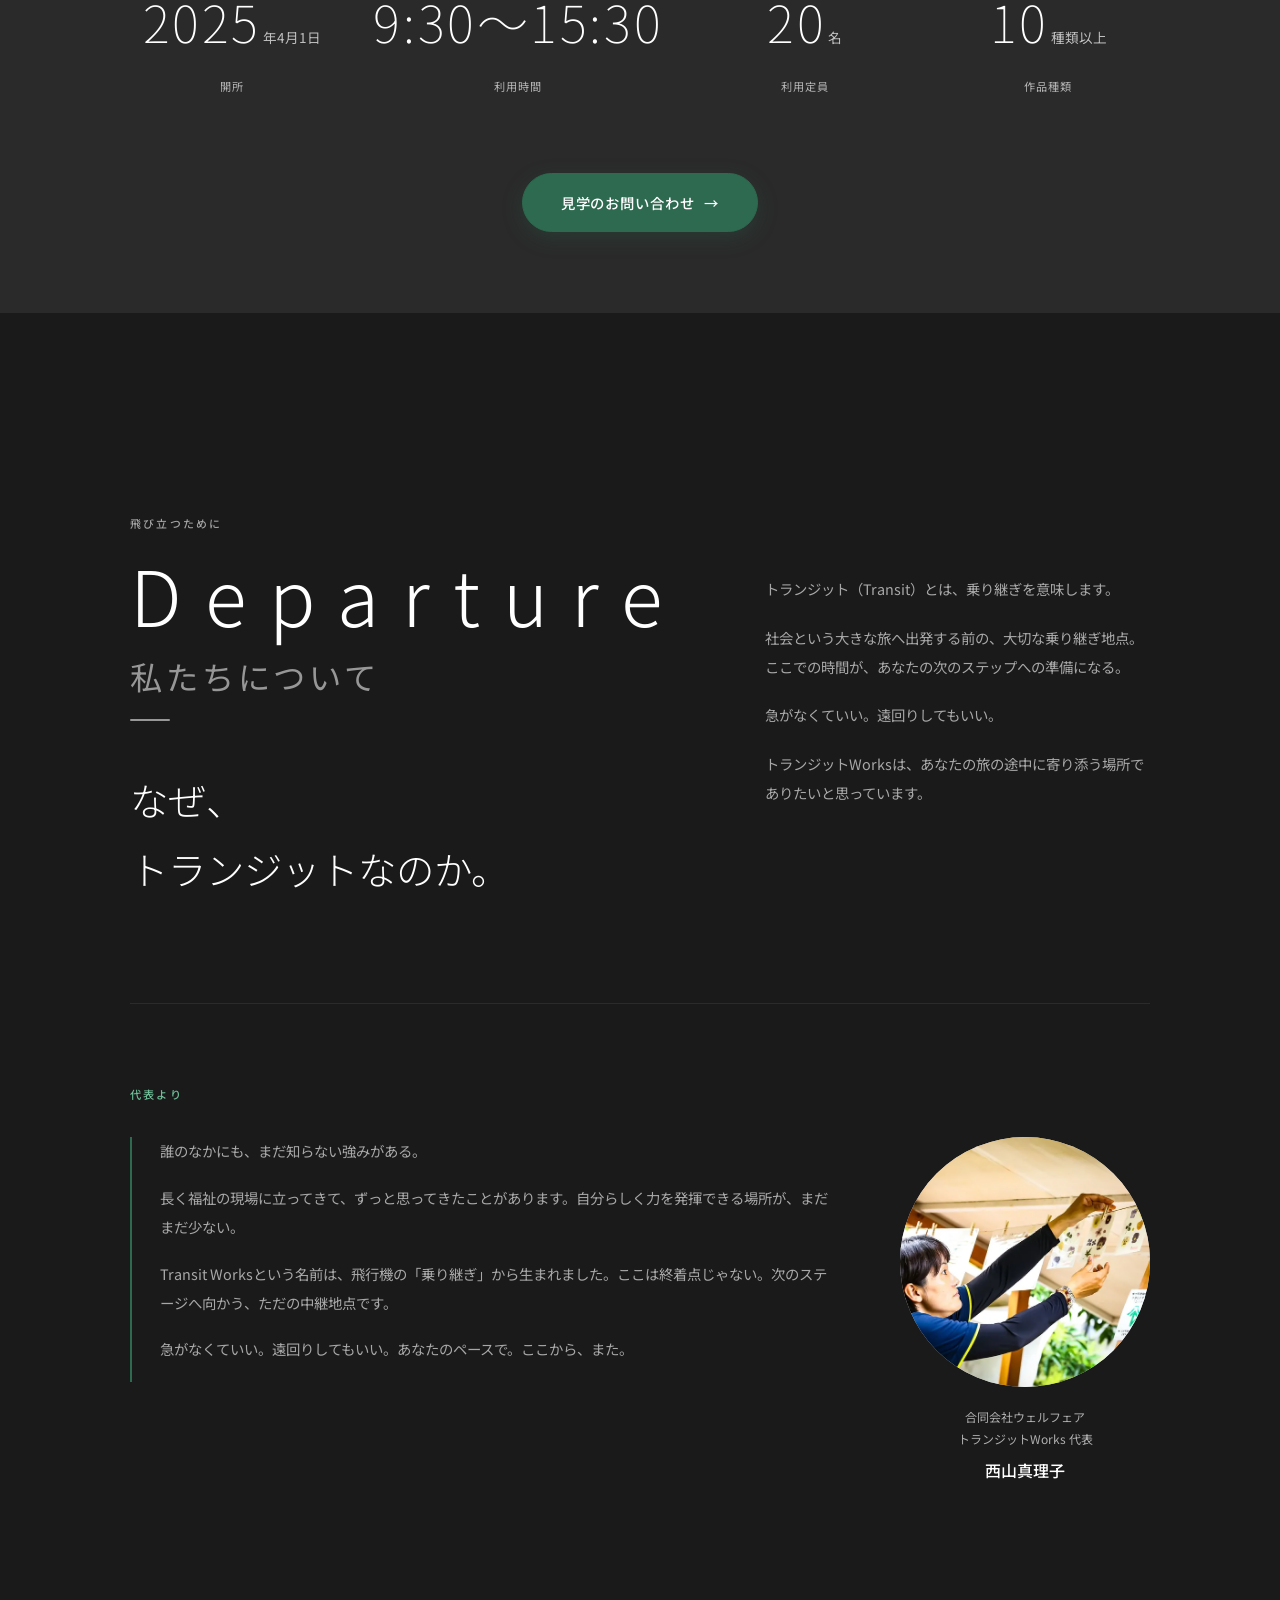
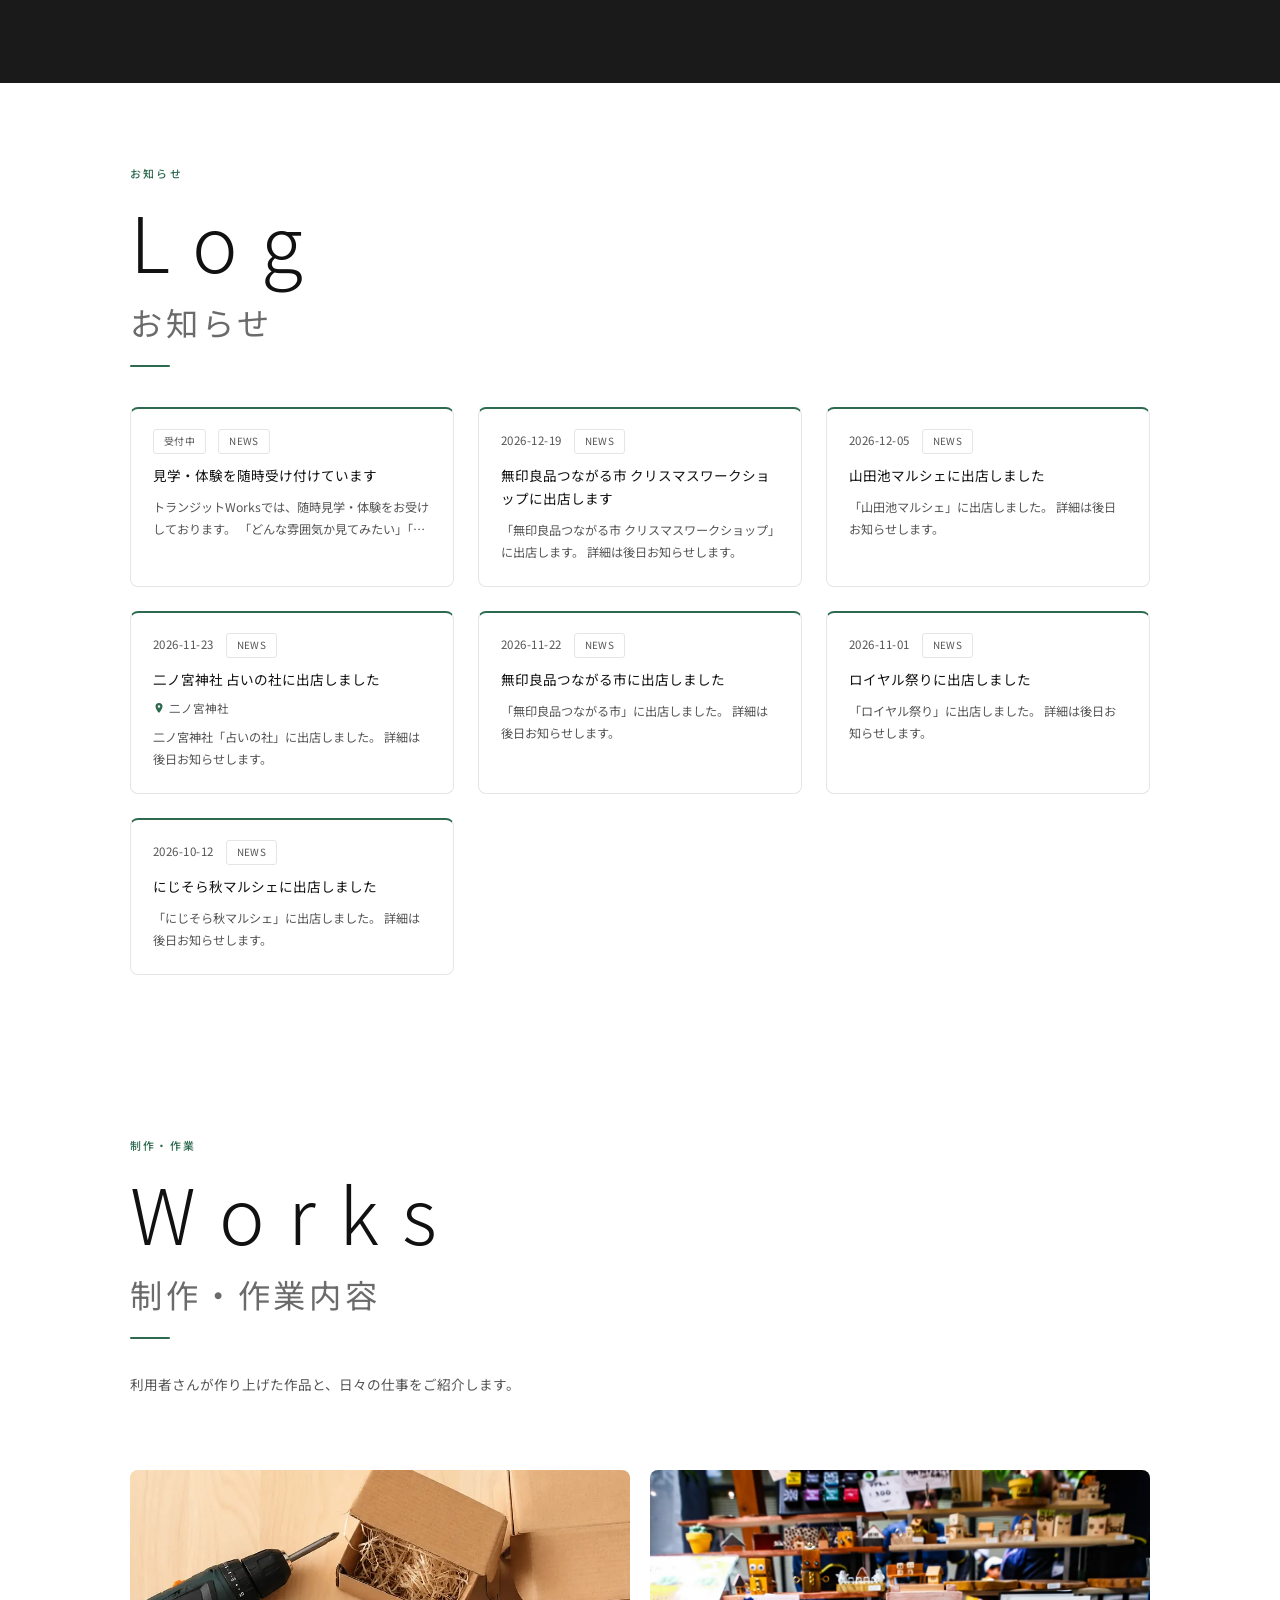
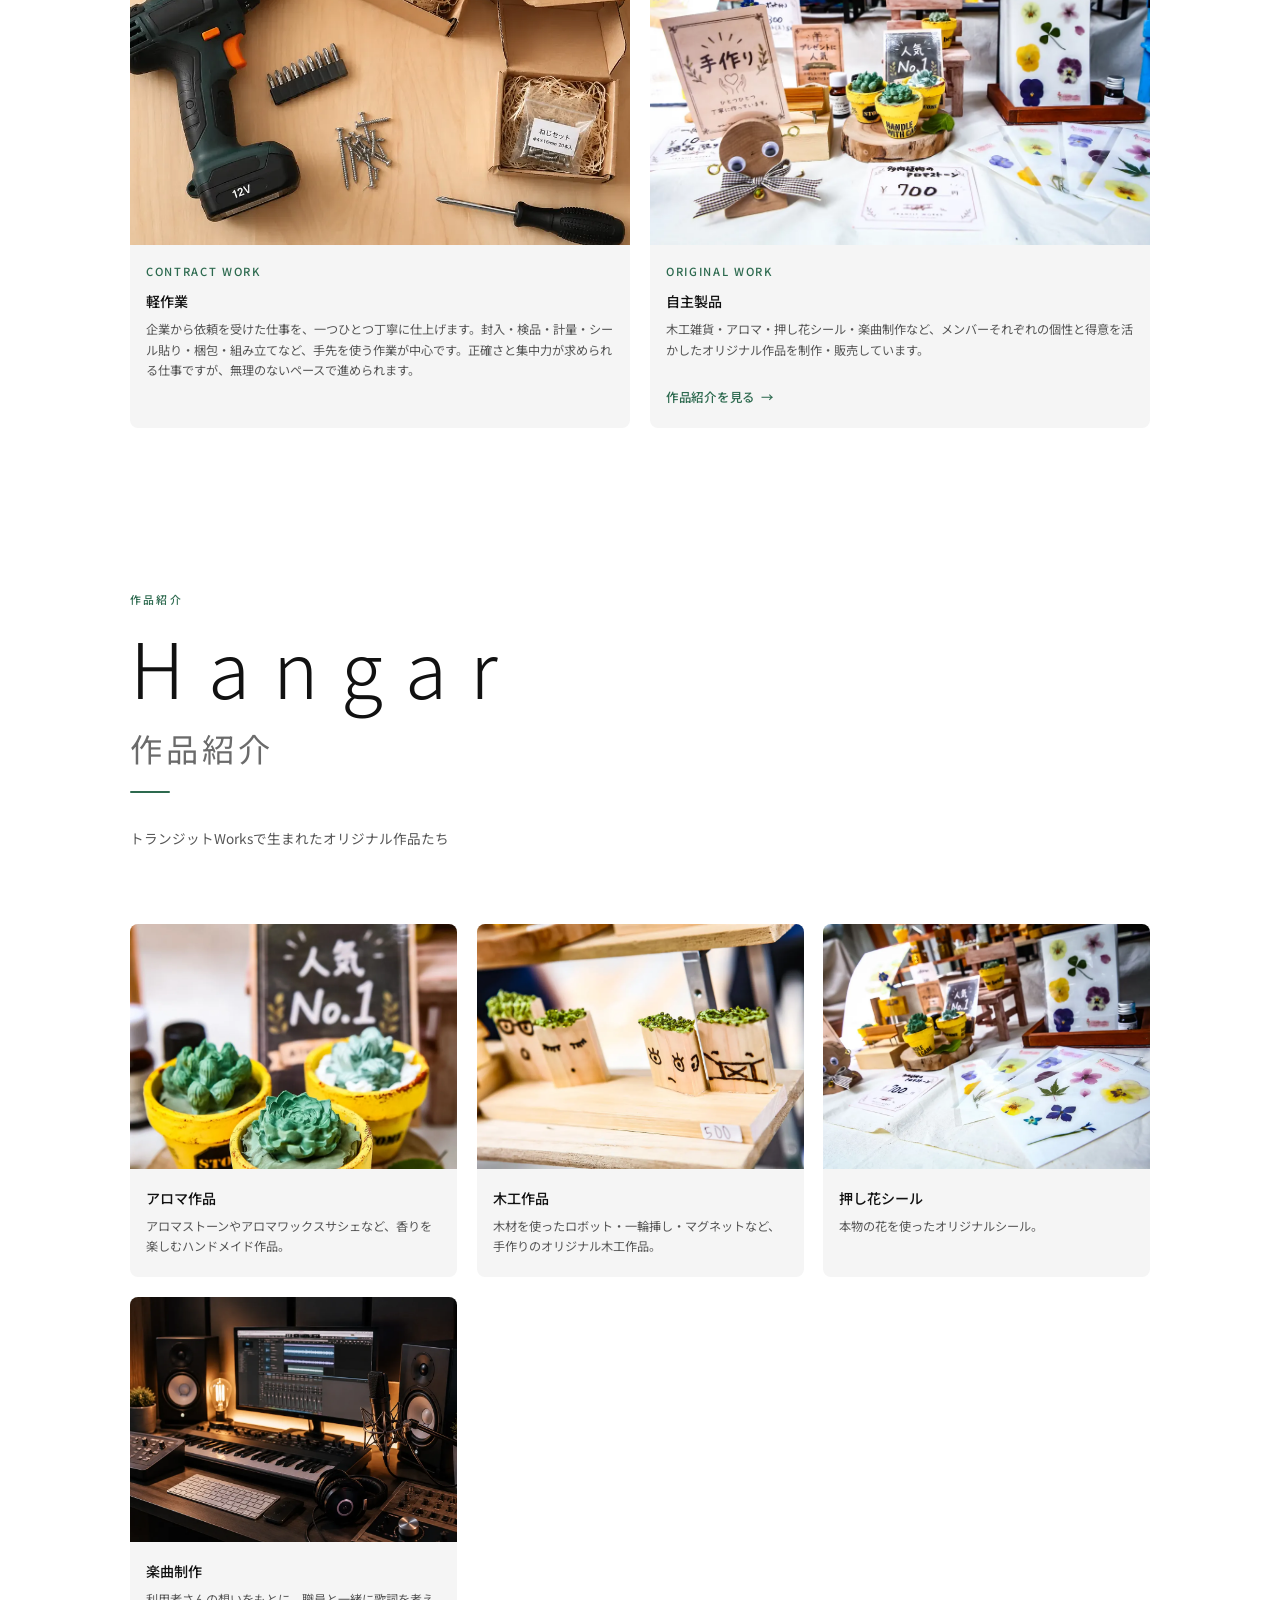
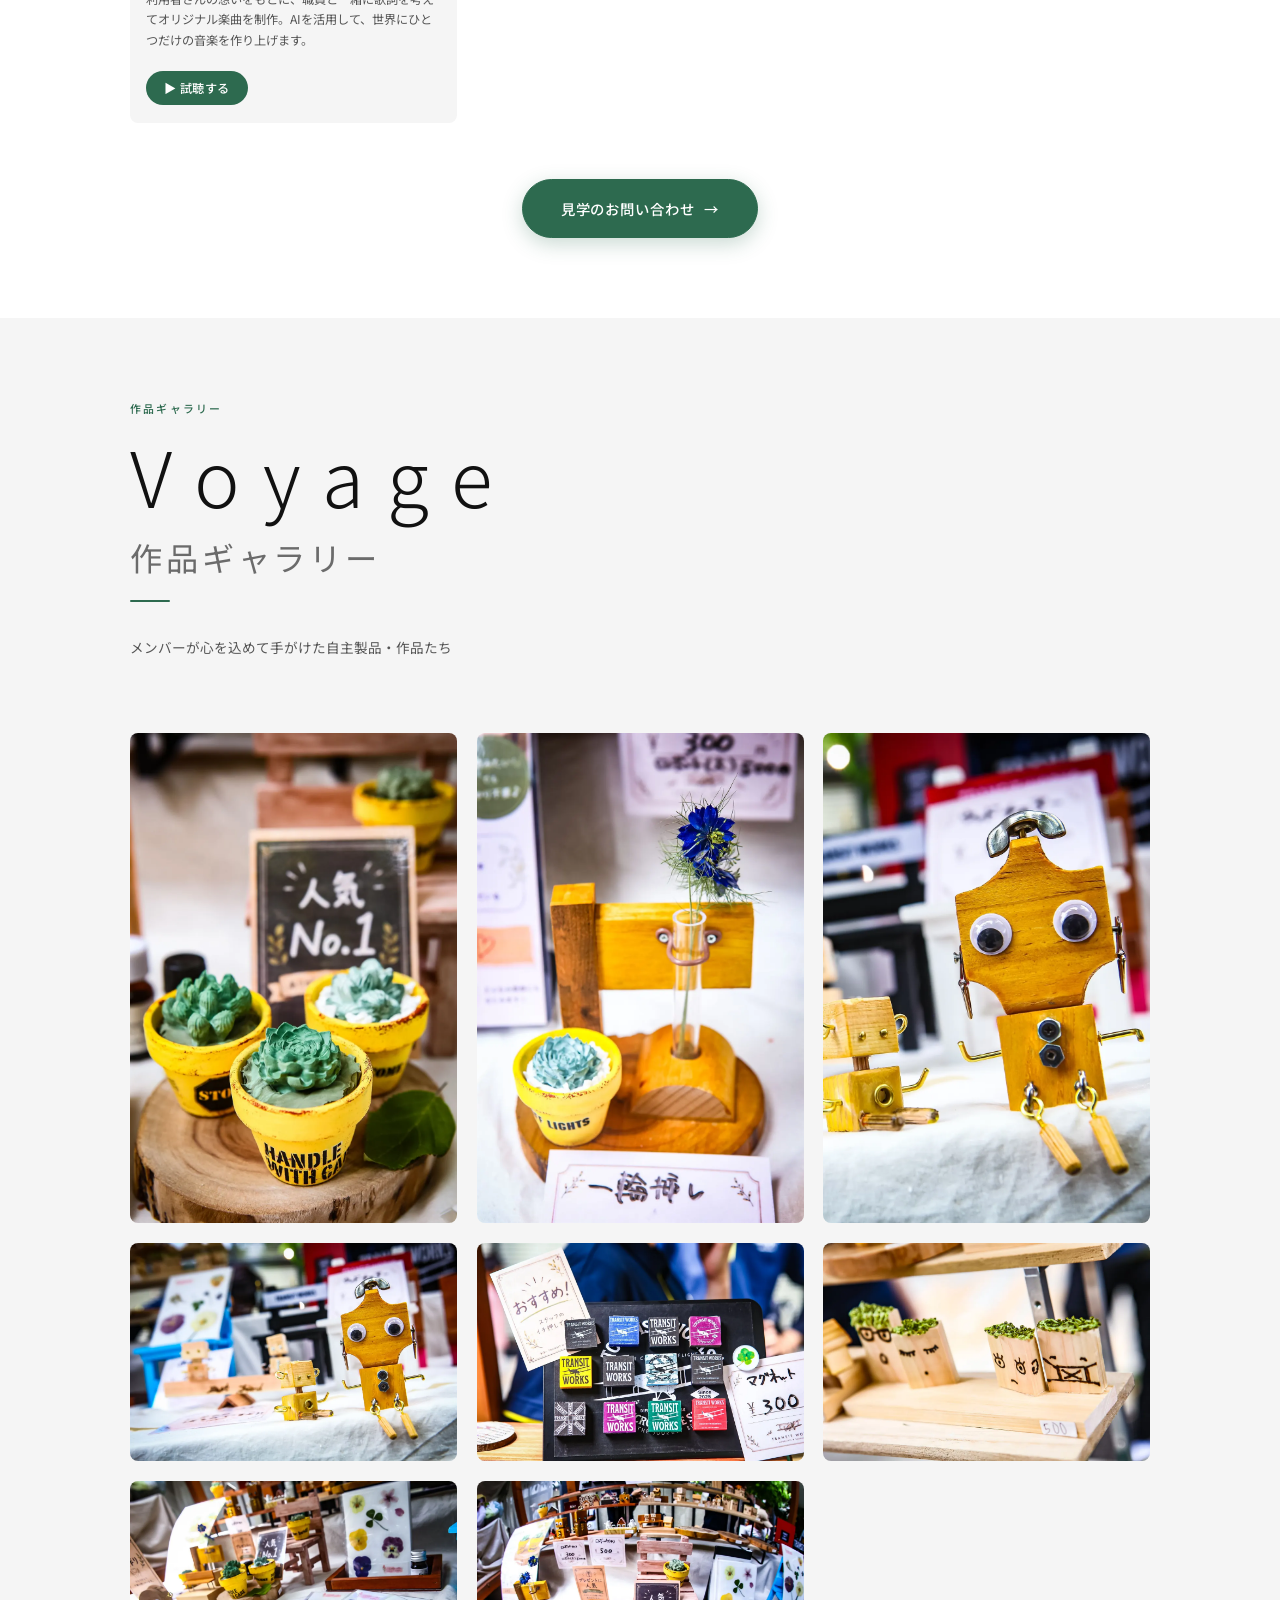
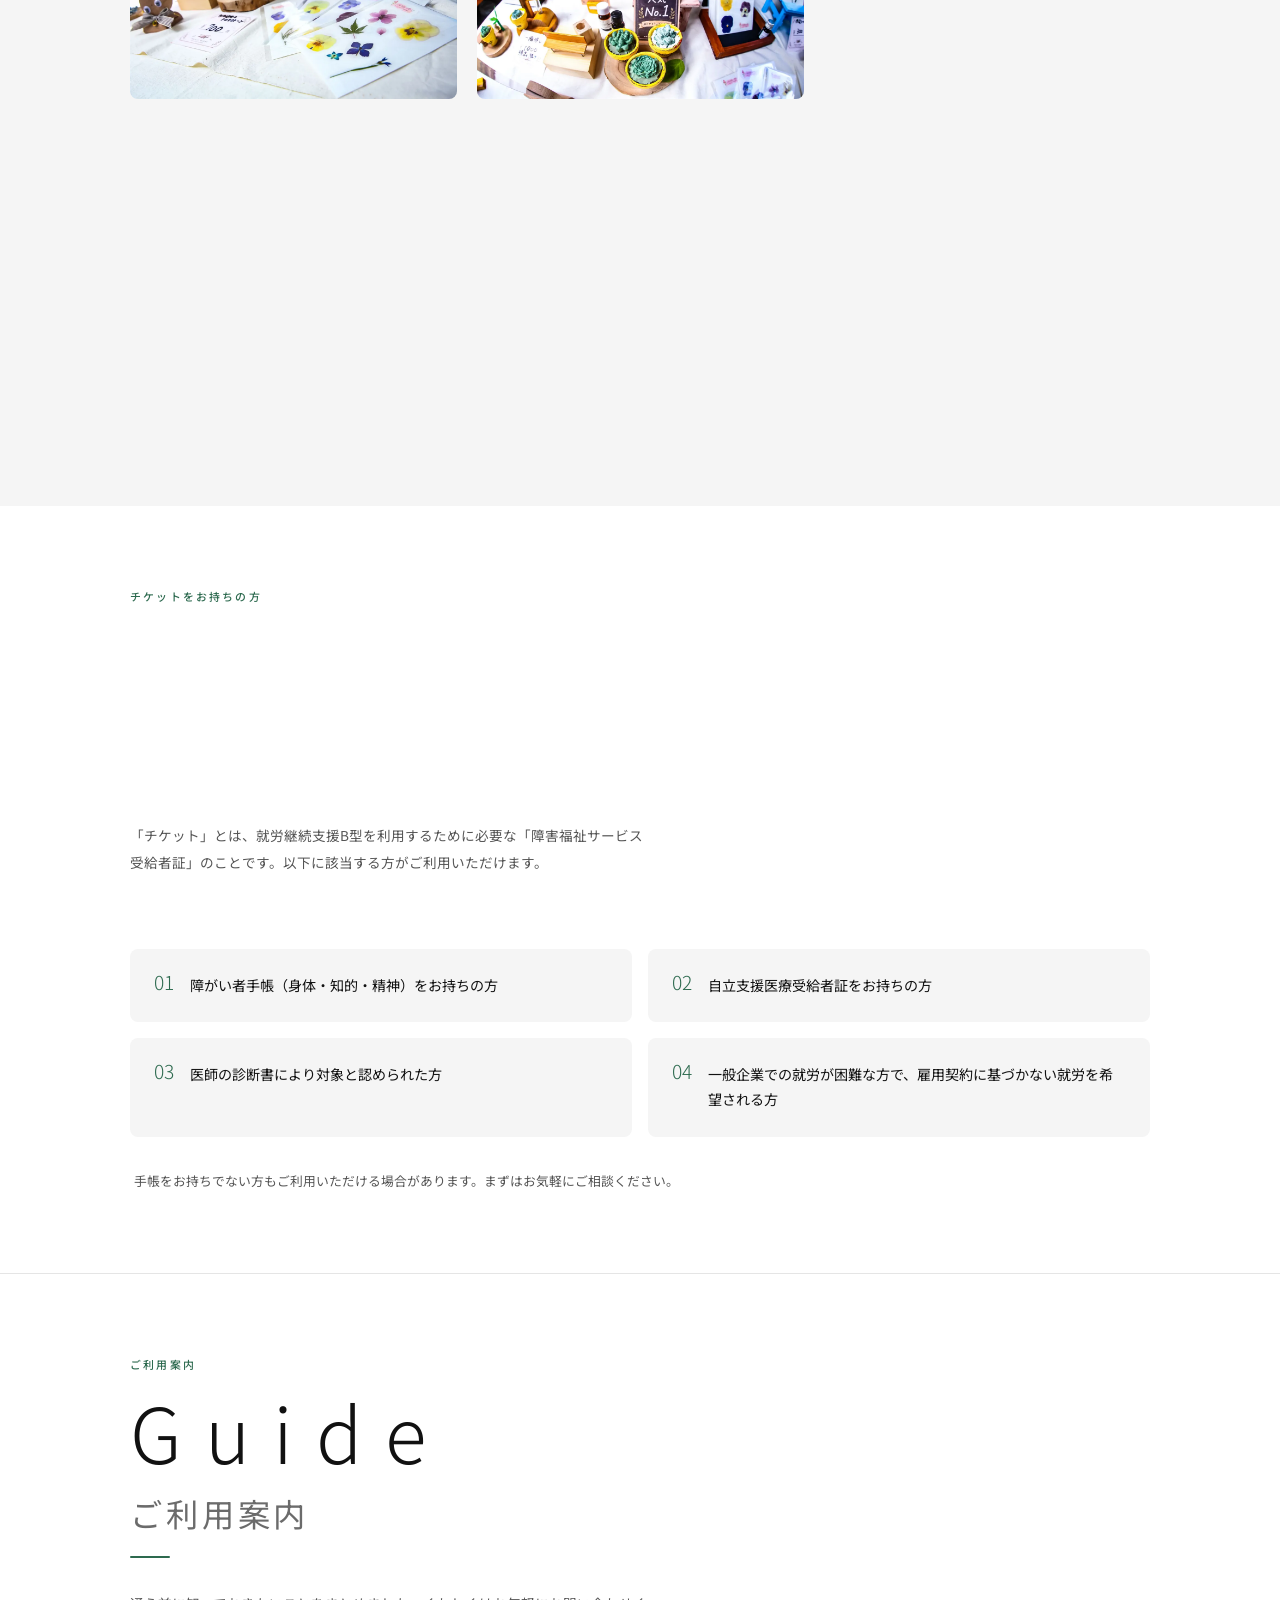
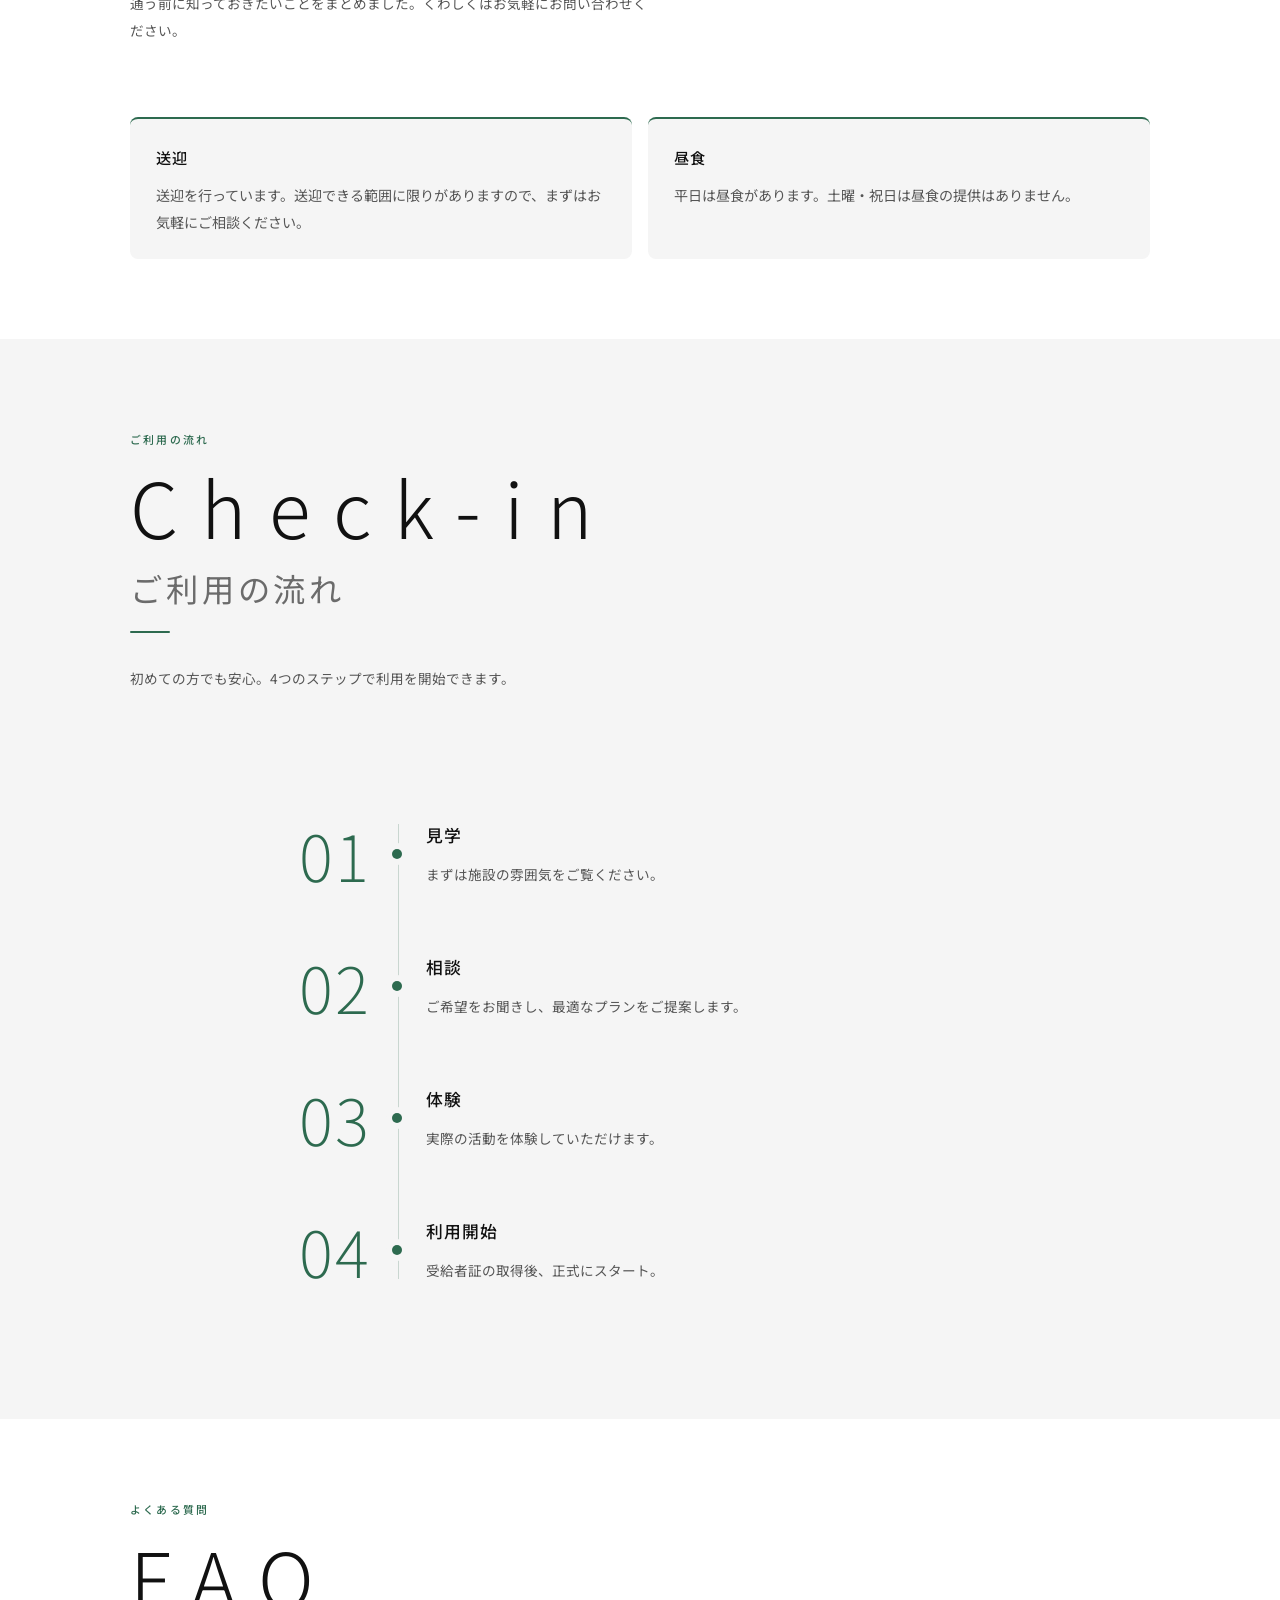
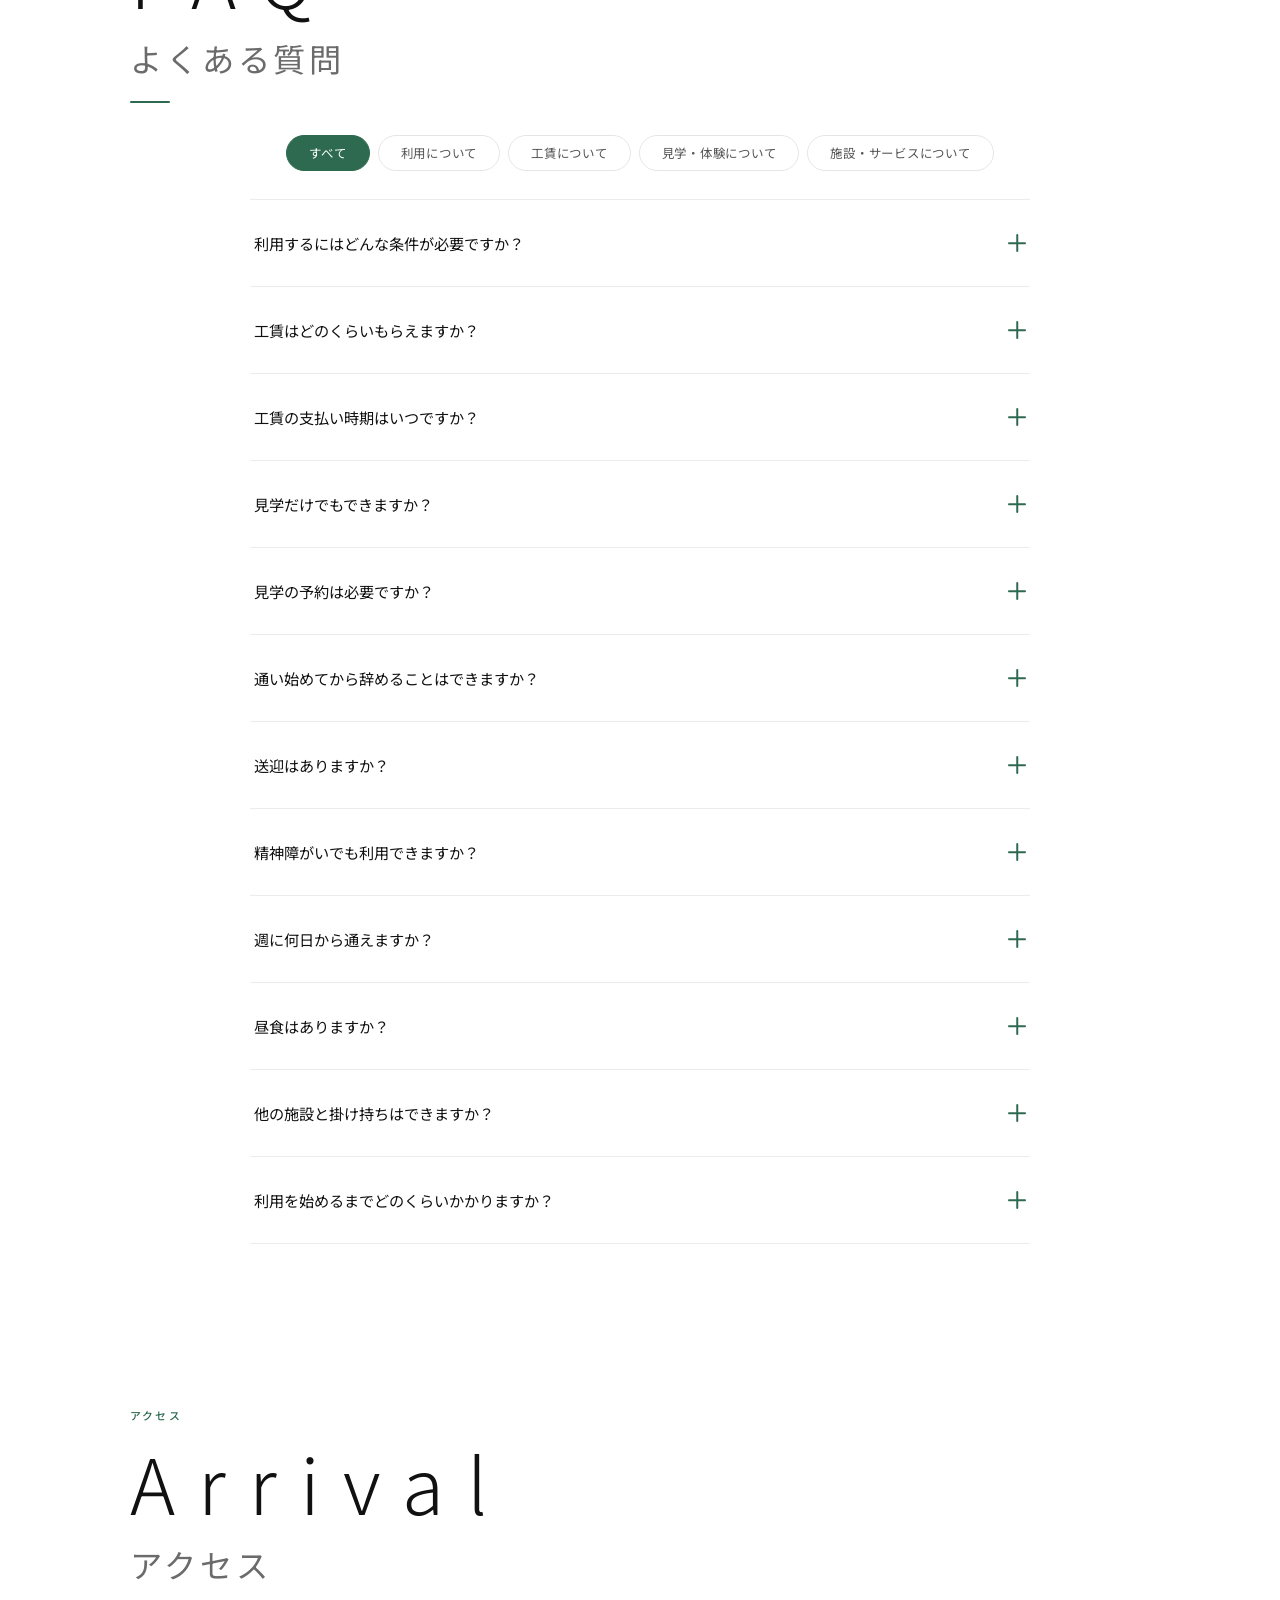
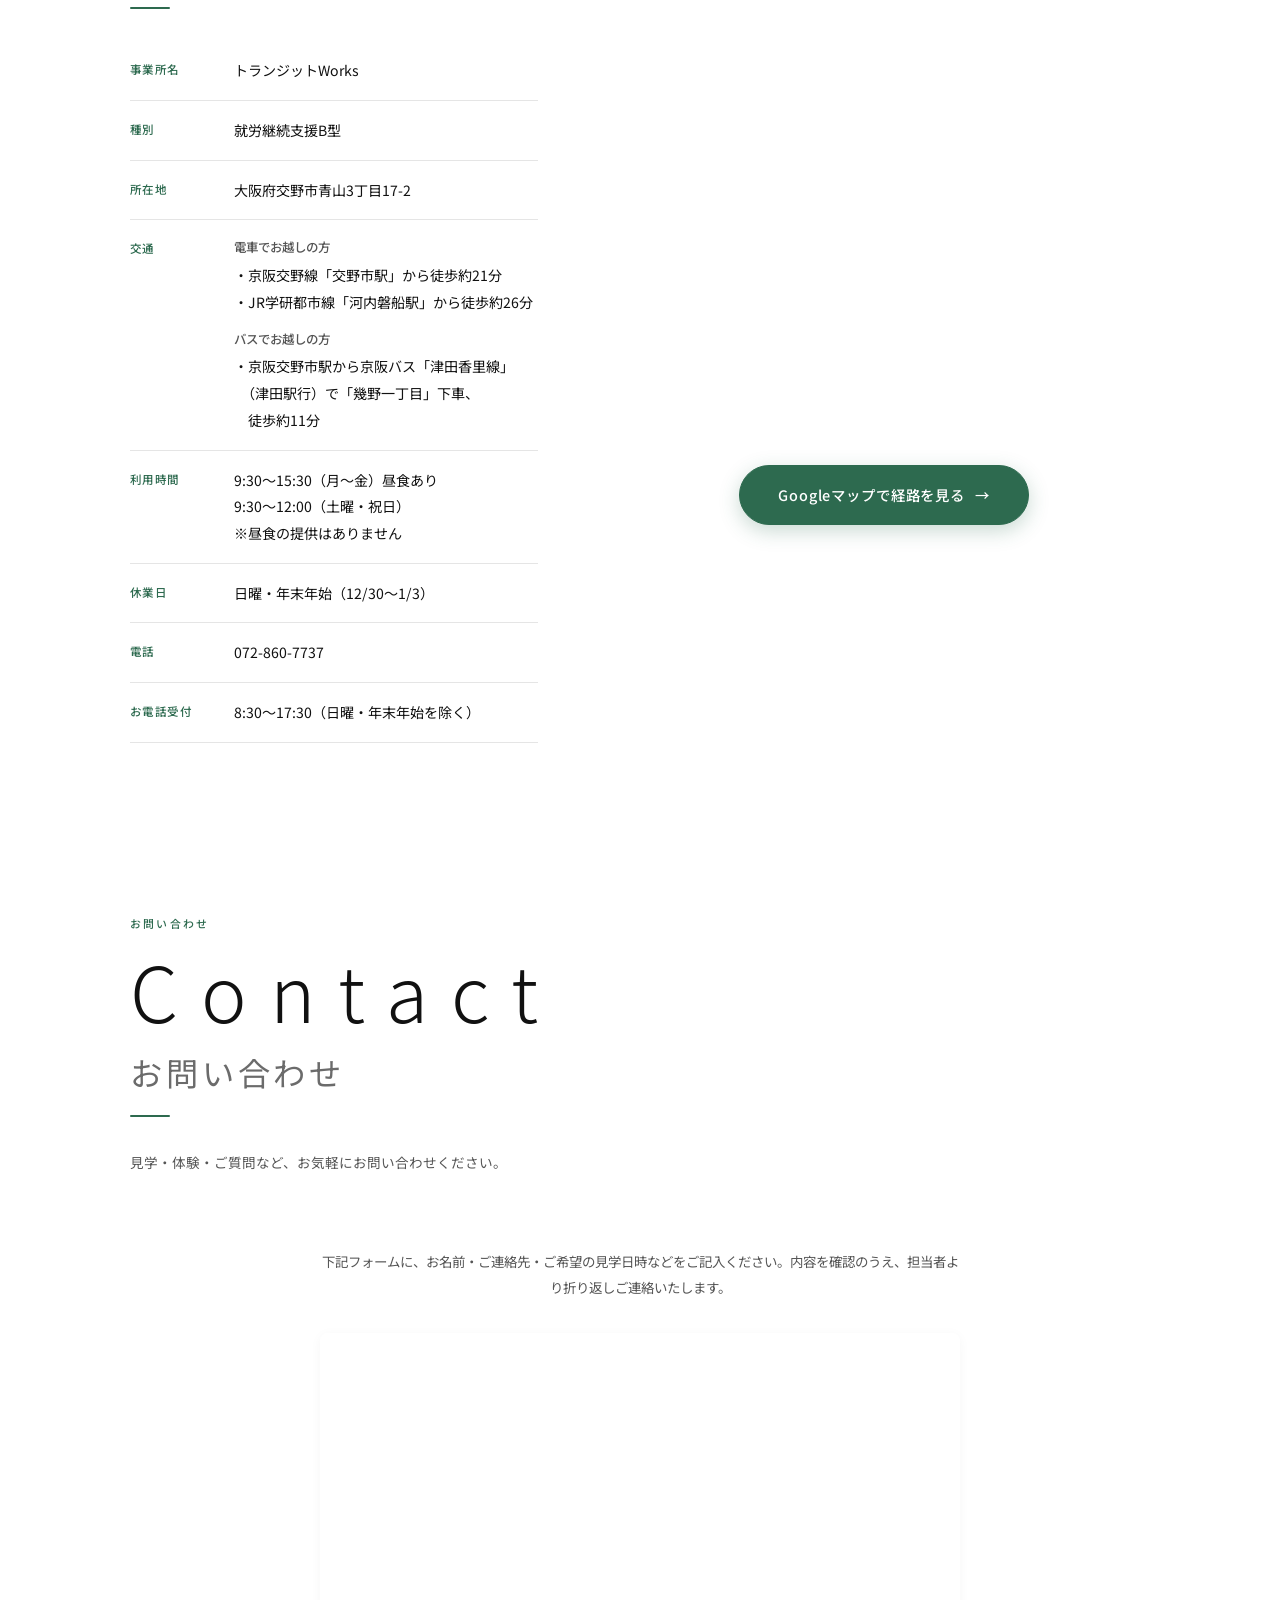
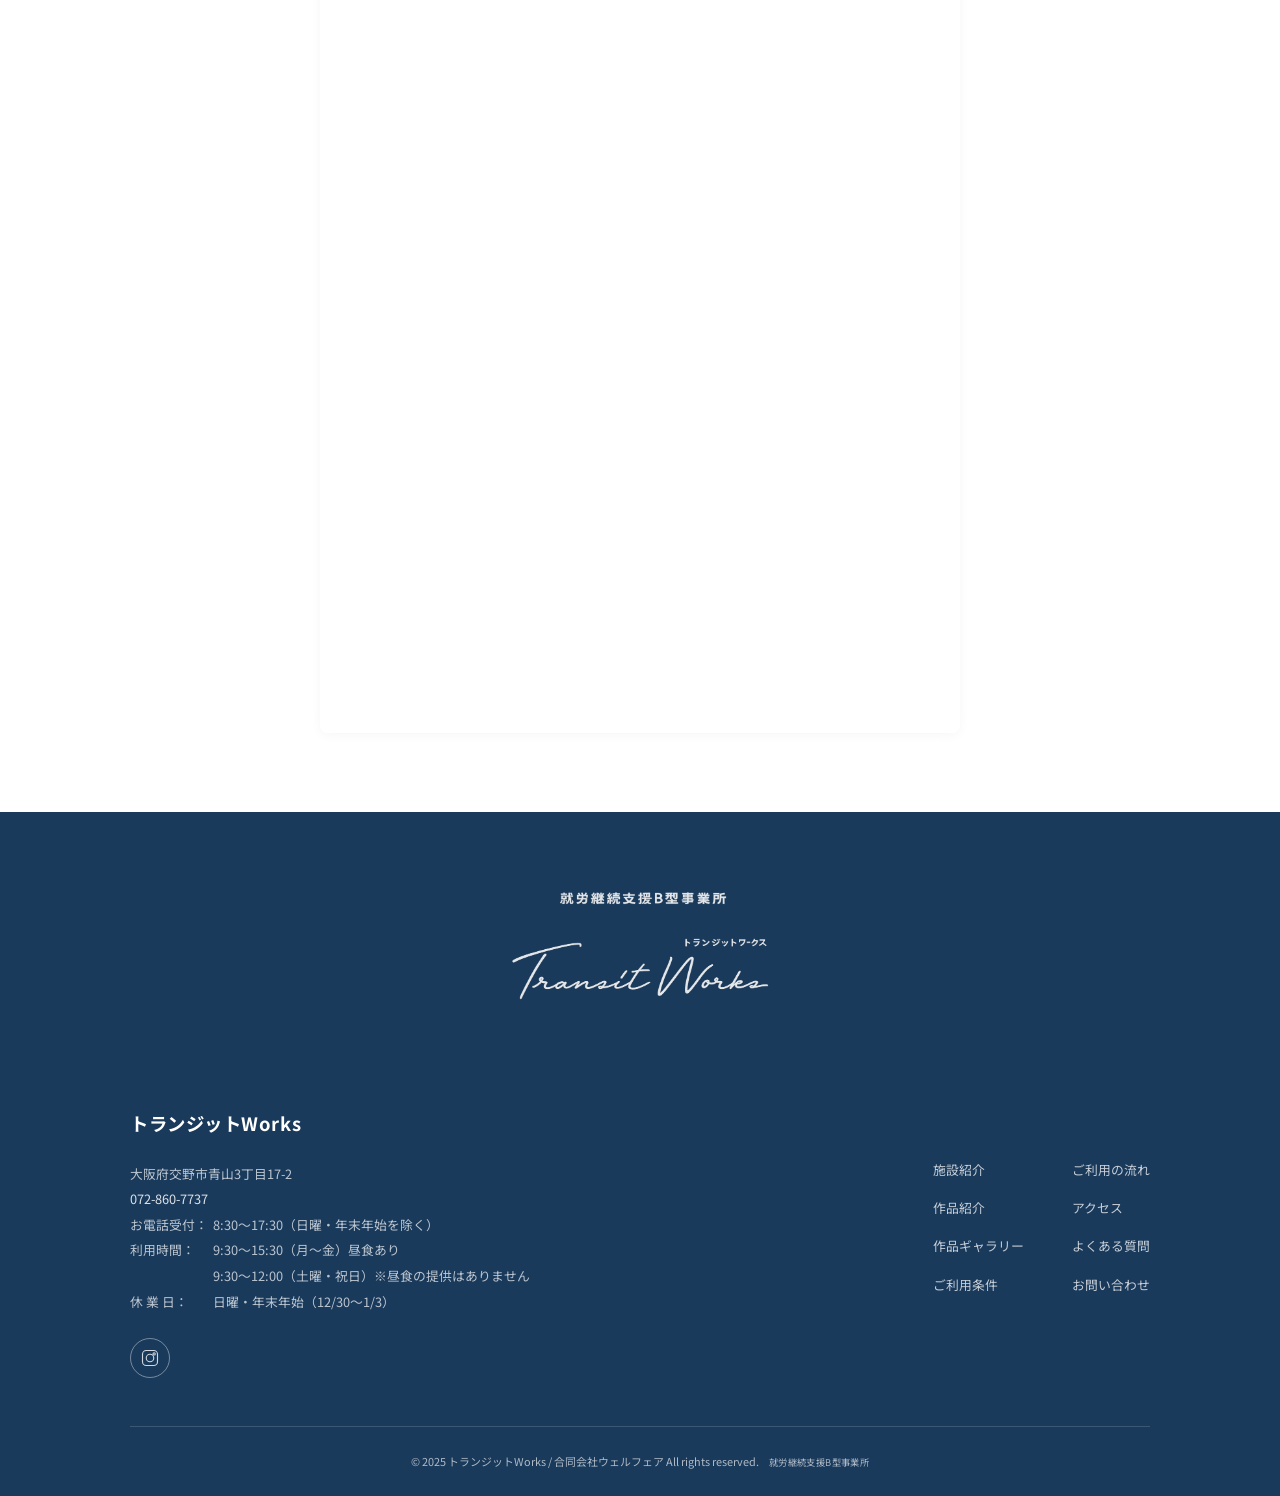
==== commit 801d3897: "feat: アクセス欄とフッターに「お電話受付」を利用時間とは別の項目として表示し、CMSの基本情報で編集できるように - 基本情報に「お電話受付時間」（phone_hours）を追加。空にするとアク" ====
--- a/index.html
+++ b/index.html
@@ -479,6 +479,7 @@
         <div class="access-row"><div class="access-th">利用時間</div><div class="access-td"><span id="cms-hours-weekday"><span class="hours-chunk">9:30〜15:30</span><span class="hours-chunk">（月〜金）</span><span class="hours-chunk">昼食あり</span></span><br><span id="cms-hours-saturday"><span class="hours-chunk">9:30〜12:00</span><span class="hours-chunk">（土曜・祝日）</span><span class="hours-chunk">※昼食の提供はありません</span></span></div></div>
         <div class="access-row"><div class="access-th">休業日</div><div class="access-td" id="cms-closed"><span class="hours-chunk">日曜・年末年始</span><span class="hours-chunk">（12/30〜1/3）</span></div></div>
         <div class="access-row"><div class="access-th">電話</div><div class="access-td"><a href="tel:0728607737" id="cms-phone">０７２－８６０－７７３７</a></div></div>
+        <div class="access-row" id="cms-phone-hours-row"><div class="access-th">お電話受付</div><div class="access-td" id="cms-phone-hours"><span class="hours-chunk">8:30〜17:30</span><span class="hours-chunk">（日曜・年末年始を除く）</span></div></div>
       </div>
       <div>
         <div class="access-map">
@@ -557,7 +558,8 @@
         <div class="footer-logo">トランジットWorks</div>
         <div class="footer-info">
           <p>大阪府交野市青山3丁目17-2</p>
-          <p><a href="tel:0728607737">072-860-7737</a><span class="footer-note">（受付時間 8:30〜17:30）</span></p>
+          <p><a href="tel:0728607737">072-860-7737</a></p>
+          <p id="cms-footer-phone-hours-row"><span class="footer-label">お電話受付：</span><span id="cms-footer-phone-hours"><span class="hours-chunk">8:30〜17:30</span><span class="hours-chunk">（日曜・年末年始を除く）</span></span></p>
           <p><span class="footer-label">利用時間：</span><span id="cms-footer-hours-weekday"><span class="hours-chunk">9:30〜15:30</span><span class="hours-chunk">（月〜金）</span><span class="hours-chunk">昼食あり</span></span><br><span class="footer-label"></span><span id="cms-footer-hours-saturday"><span class="hours-chunk">9:30〜12:00</span><span class="hours-chunk">（土曜・祝日）</span><span class="hours-chunk">※昼食の提供はありません</span></span></p>
           <p><span class="footer-label">休 業 日：</span><span id="cms-footer-closed"><span class="hours-chunk">日曜・年末年始</span><span class="hours-chunk">（12/30〜1/3）</span></span></p>
         </div>
@@ -1929,6 +1931,8 @@
     }
     updateBusinessLd(data); // 構造化データの電話番号・住所・営業時間・行き方もCMSの値にそろえる
     if(data.phone){var el=document.getElementById('cms-phone');if(el){el.textContent=data.phone;el.href='tel:'+data.phone.replace(/[^0-9]/g,'');}}
+    // お電話受付時間：アクセス欄とフッターの両方に反映（括弧の前で区切り、そのまとまりの途中では改行しない）。空なら行ごと隠す
+    if('phone_hours' in data){var ph=String(data.phone_hours||'').trim();[['cms-phone-hours','cms-phone-hours-row'],['cms-footer-phone-hours','cms-footer-phone-hours-row']].forEach(function(p){var el=document.getElementById(p[0]),row=document.getElementById(p[1]);if(!el||!row)return;if(ph){setChunksNowrap(el,ph);row.hidden=false;}else row.hidden=true;});}
     if(data.contact_lead){var cl=document.querySelector('#contact .sec-lead');if(cl)cl.textContent=data.contact_lead;}
     if(data.contact_note){var cn=document.querySelector('#contact .contact-note');if(cn)cn.textContent=data.contact_note;}
     // 施設種別
--- a/style.css
+++ b/style.css
@@ -510,7 +510,7 @@
 .footer-info a{color:rgba(255,255,255,.85);transition:color .2s}
 .footer-info a:hover{color:#fff}
 .footer-note{font-size:.68rem;color:rgba(255,255,255,.7);margin-left:6px}
-.footer-label{display:inline-block;width:5.5em}
+.footer-label{display:inline-block;width:6.5em;white-space:nowrap}
 /* 利用時間：「（月〜金）」「※昼食の…」などのまとまりの途中では改行しない */
 .hours-chunk{white-space:nowrap}
 /* 数字と単位（540円など）・時刻（9:30など）の途中では改行しない */
@@ -640,6 +640,7 @@
   .footer-grid{grid-template-columns:1fr;gap:32px;text-align:center}
   .footer-info{margin-bottom:20px}
   .footer-label:empty{display:none} /* 中央そろえなので、2行目の字下げ用の空欄は使わない */
+  .footer-label{width:auto} /* 中央そろえなので、見出しの幅は文字に合わせる（後ろに余白が空きすぎないように） */
   .footer-social{justify-content:center}
   .footer-right{justify-content:center;gap:24px}
   .footer-nav-col{align-items:center;gap:20px}
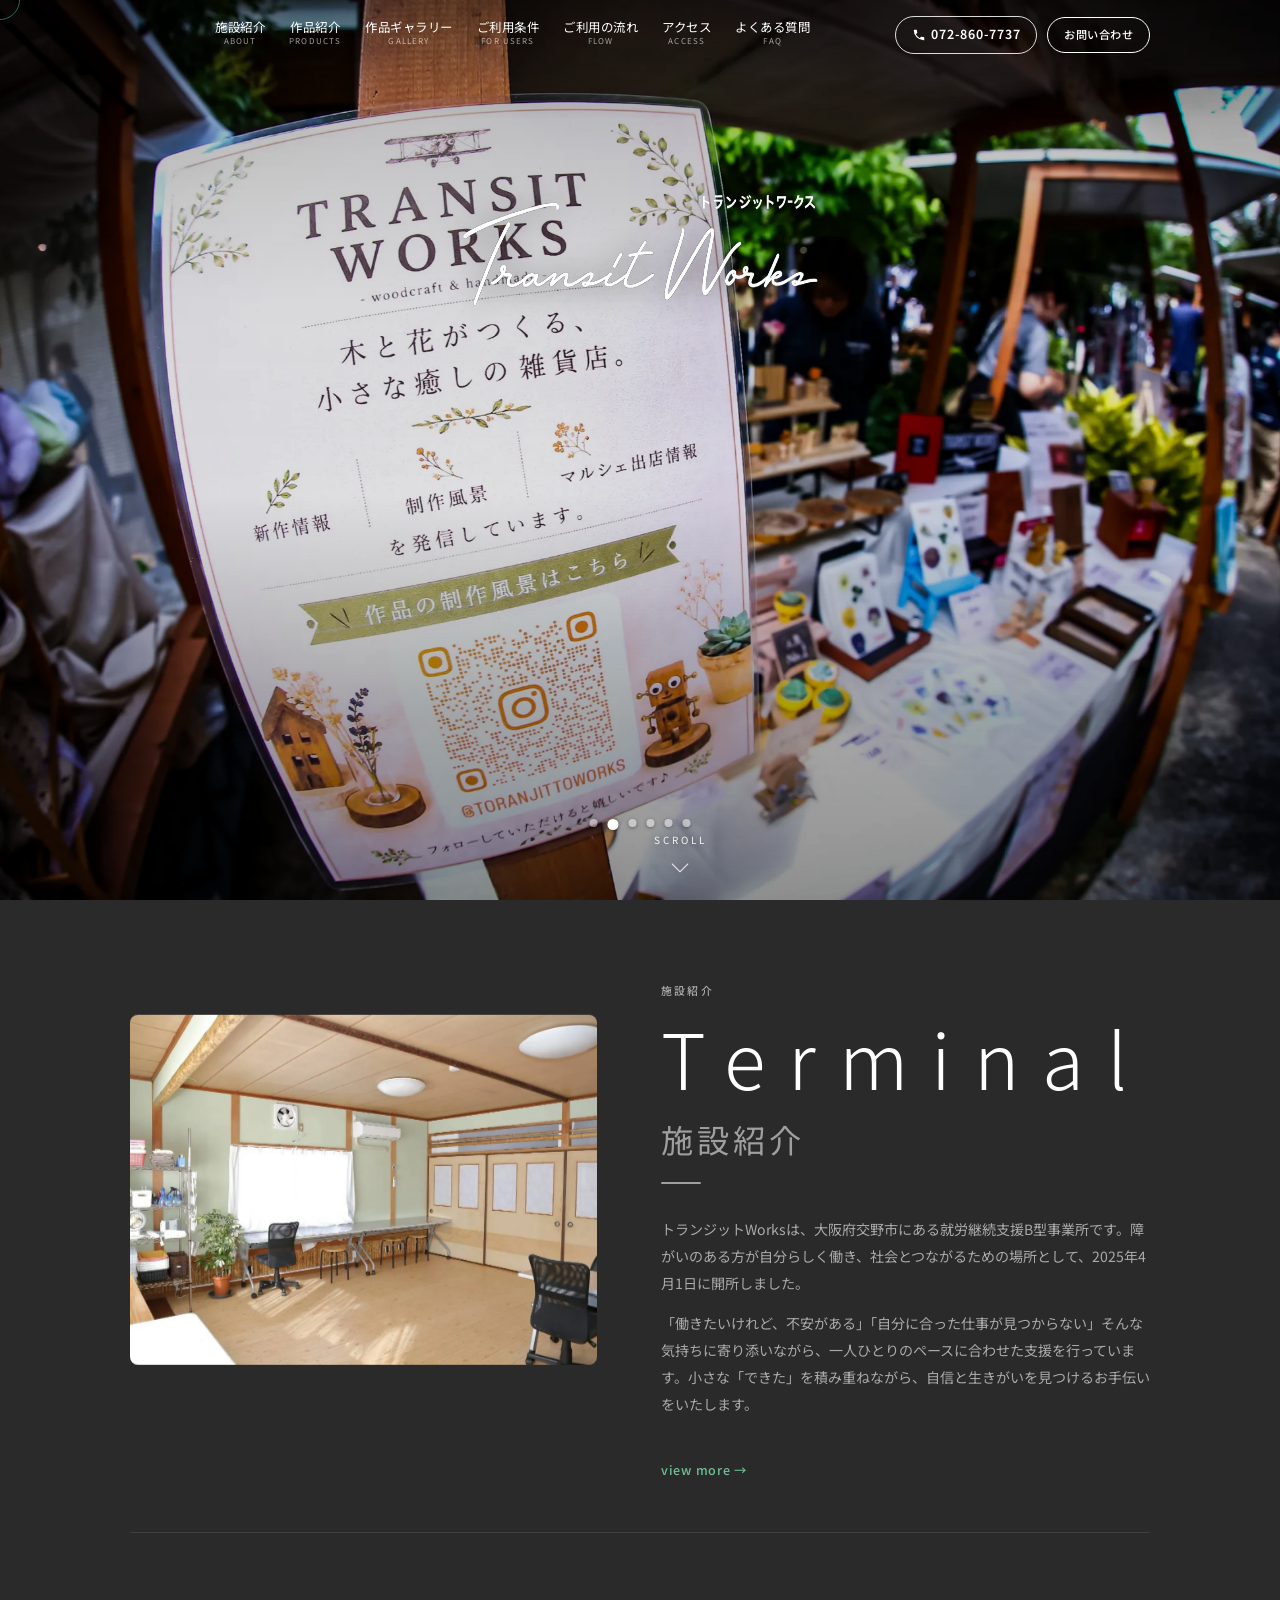
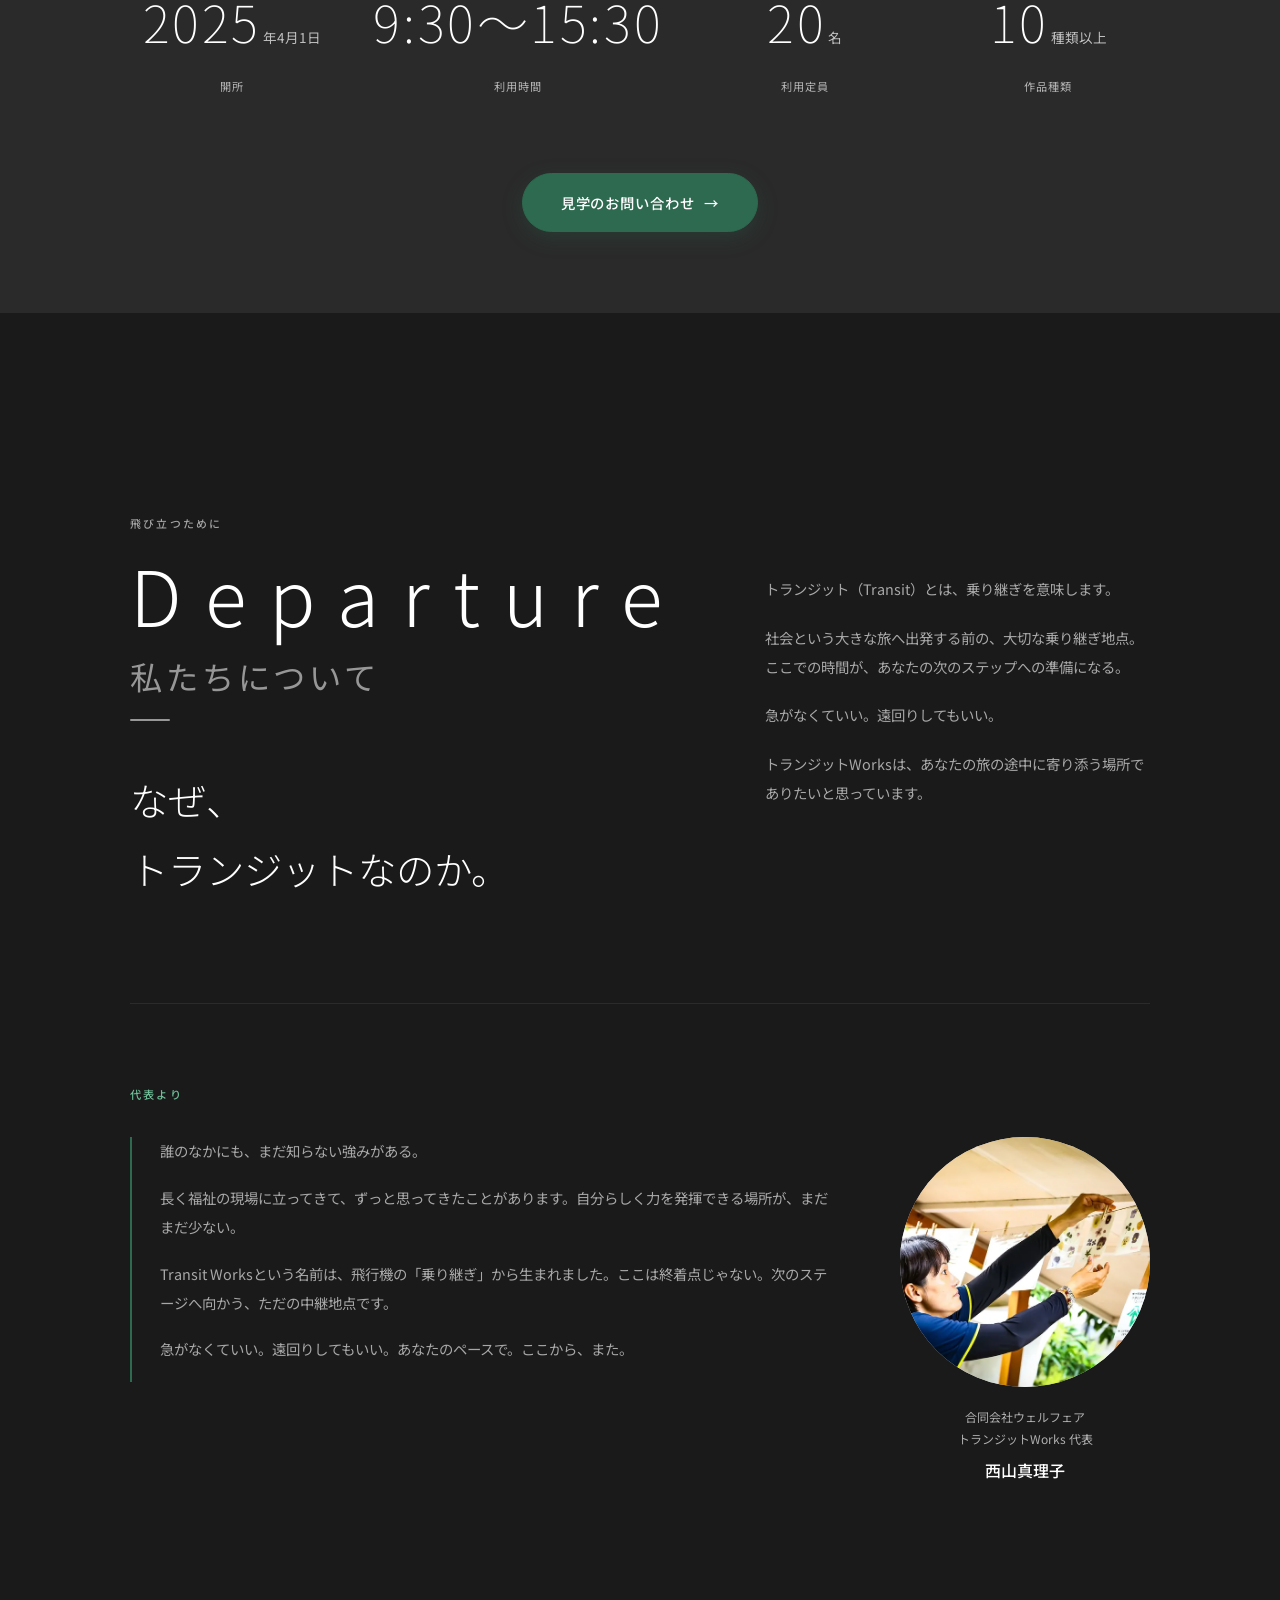
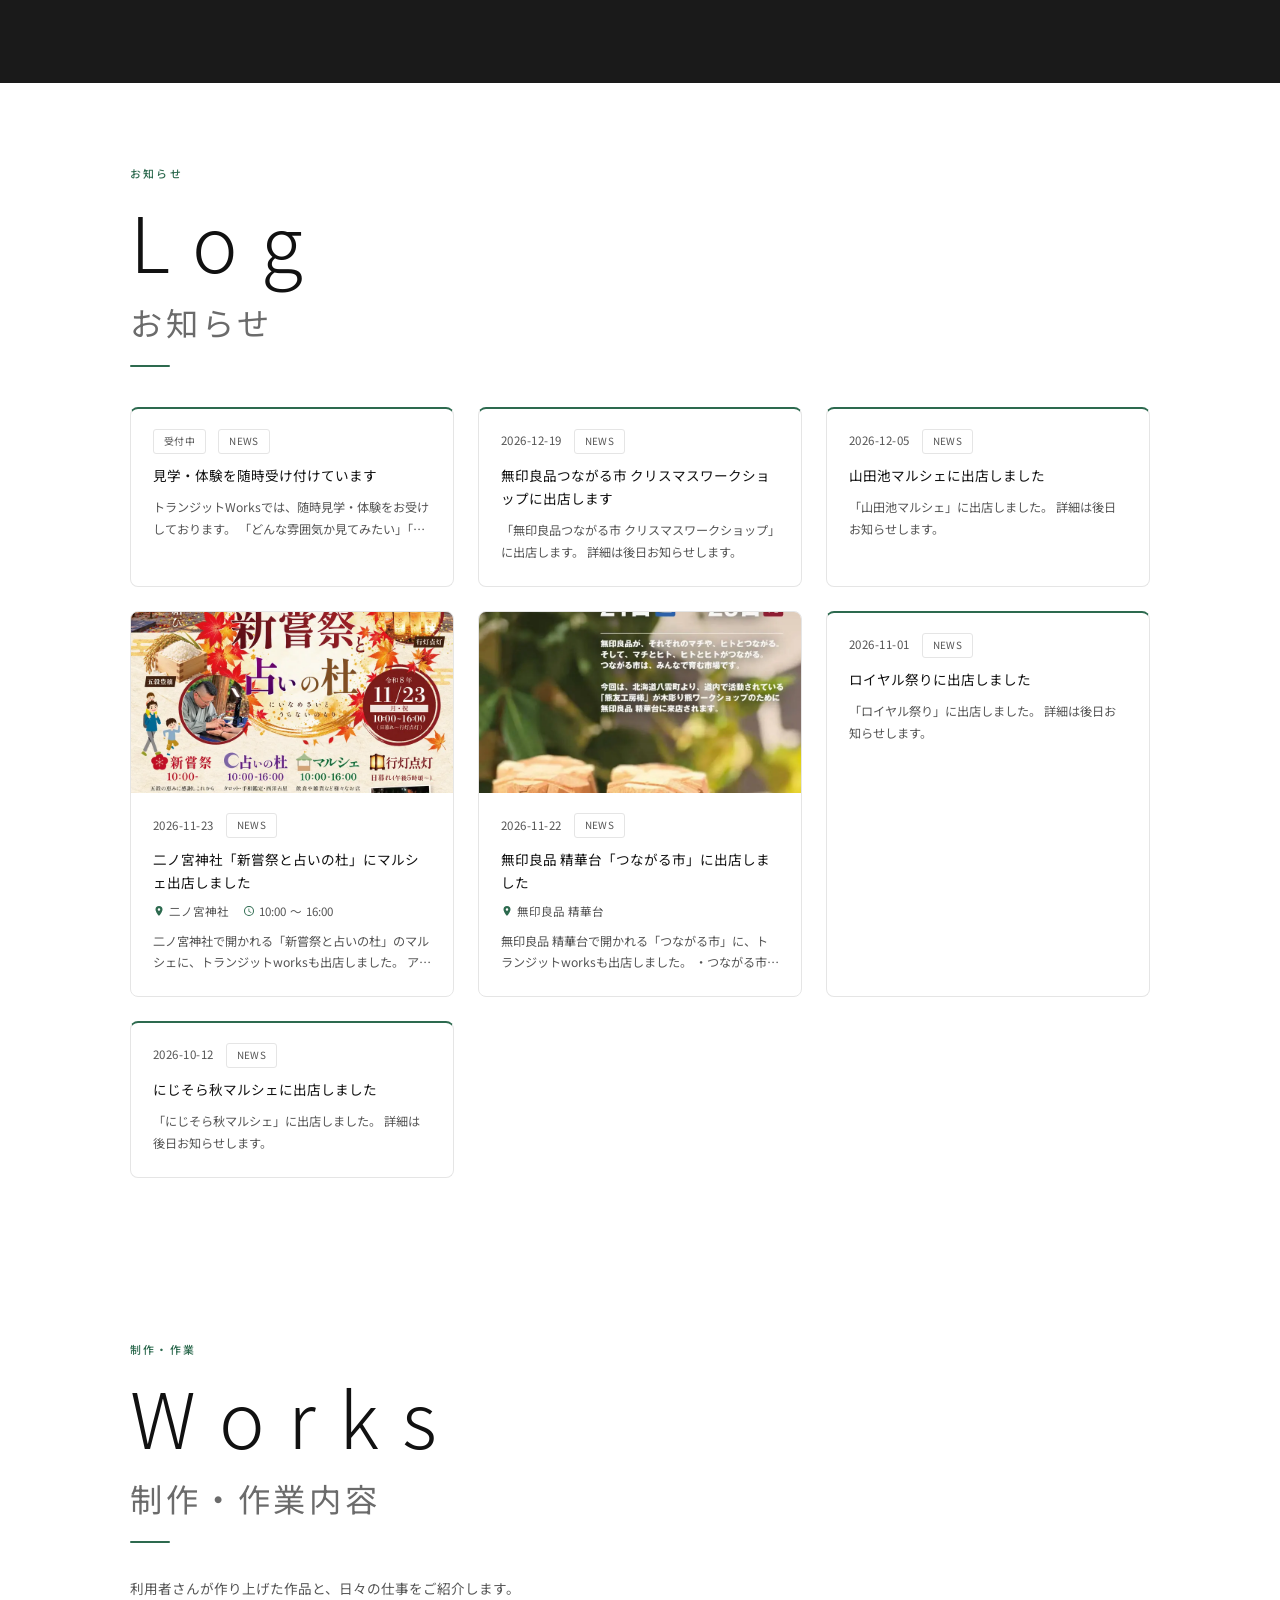
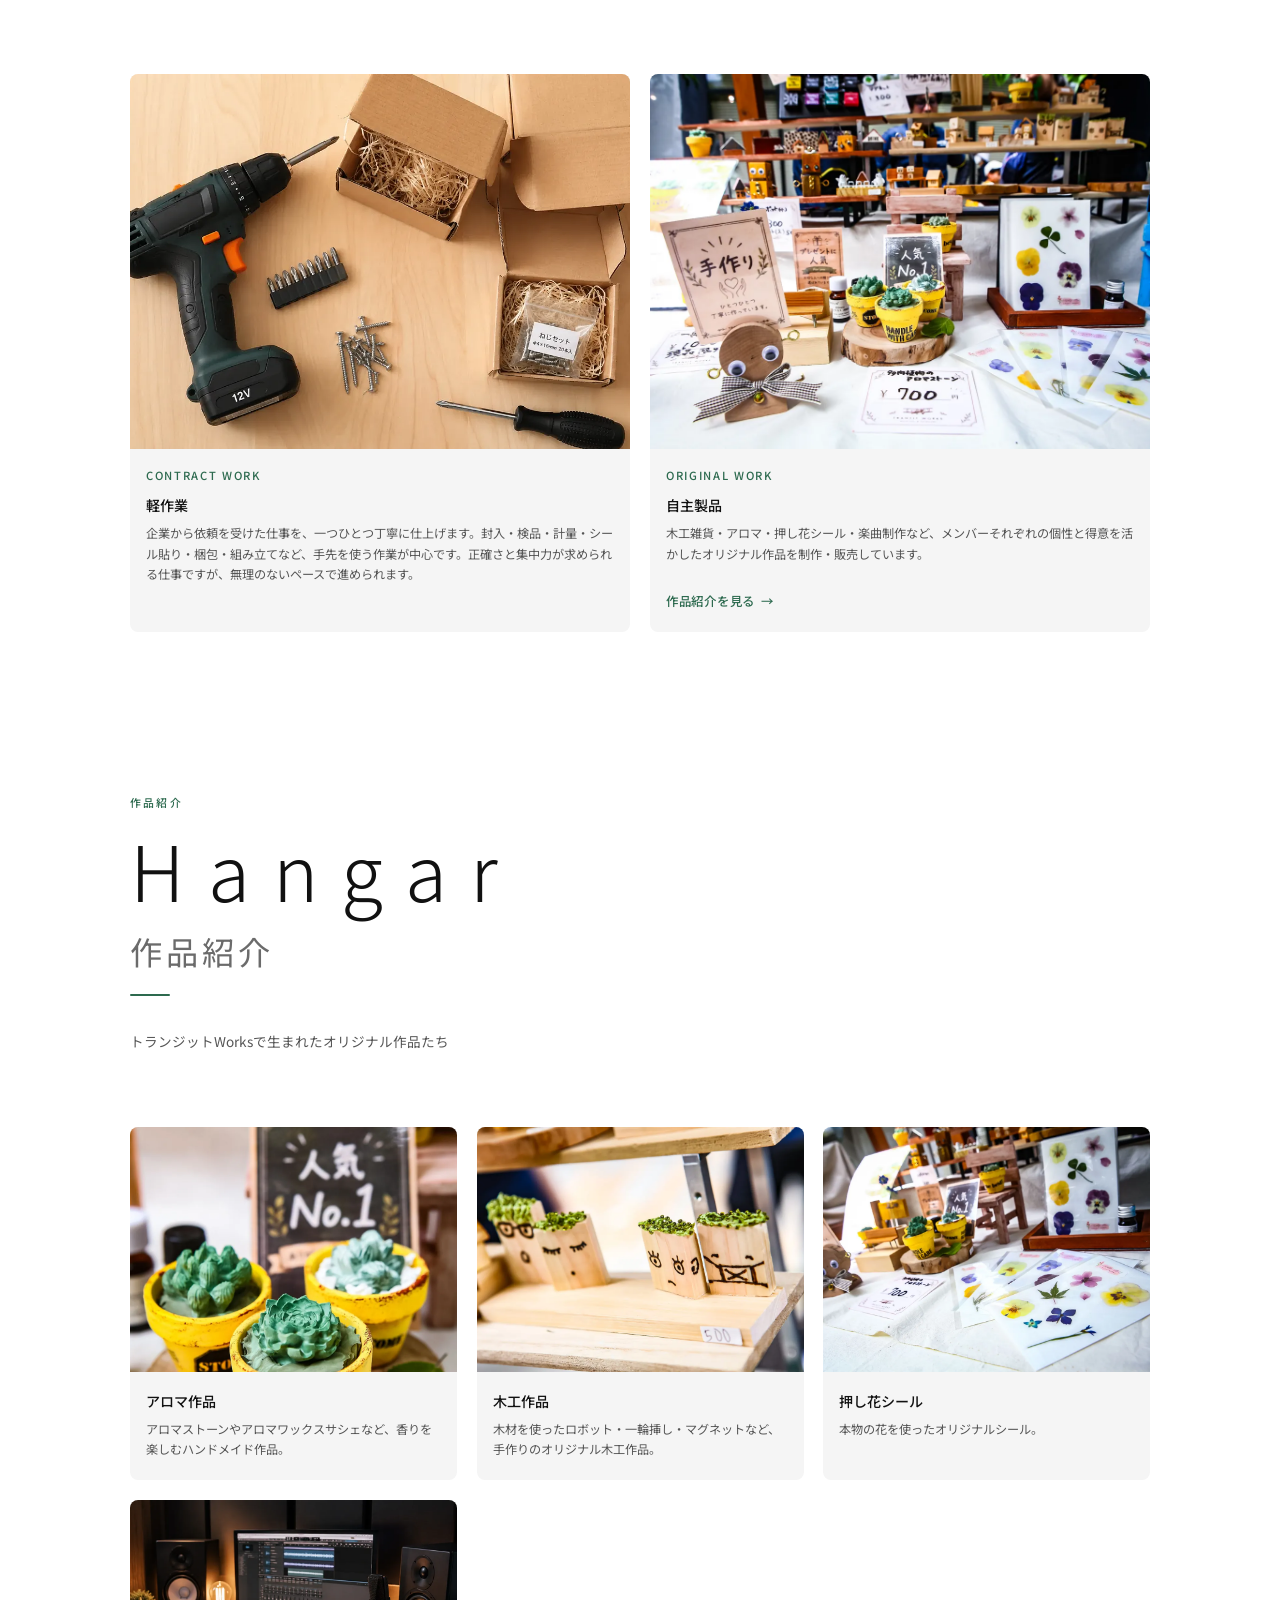
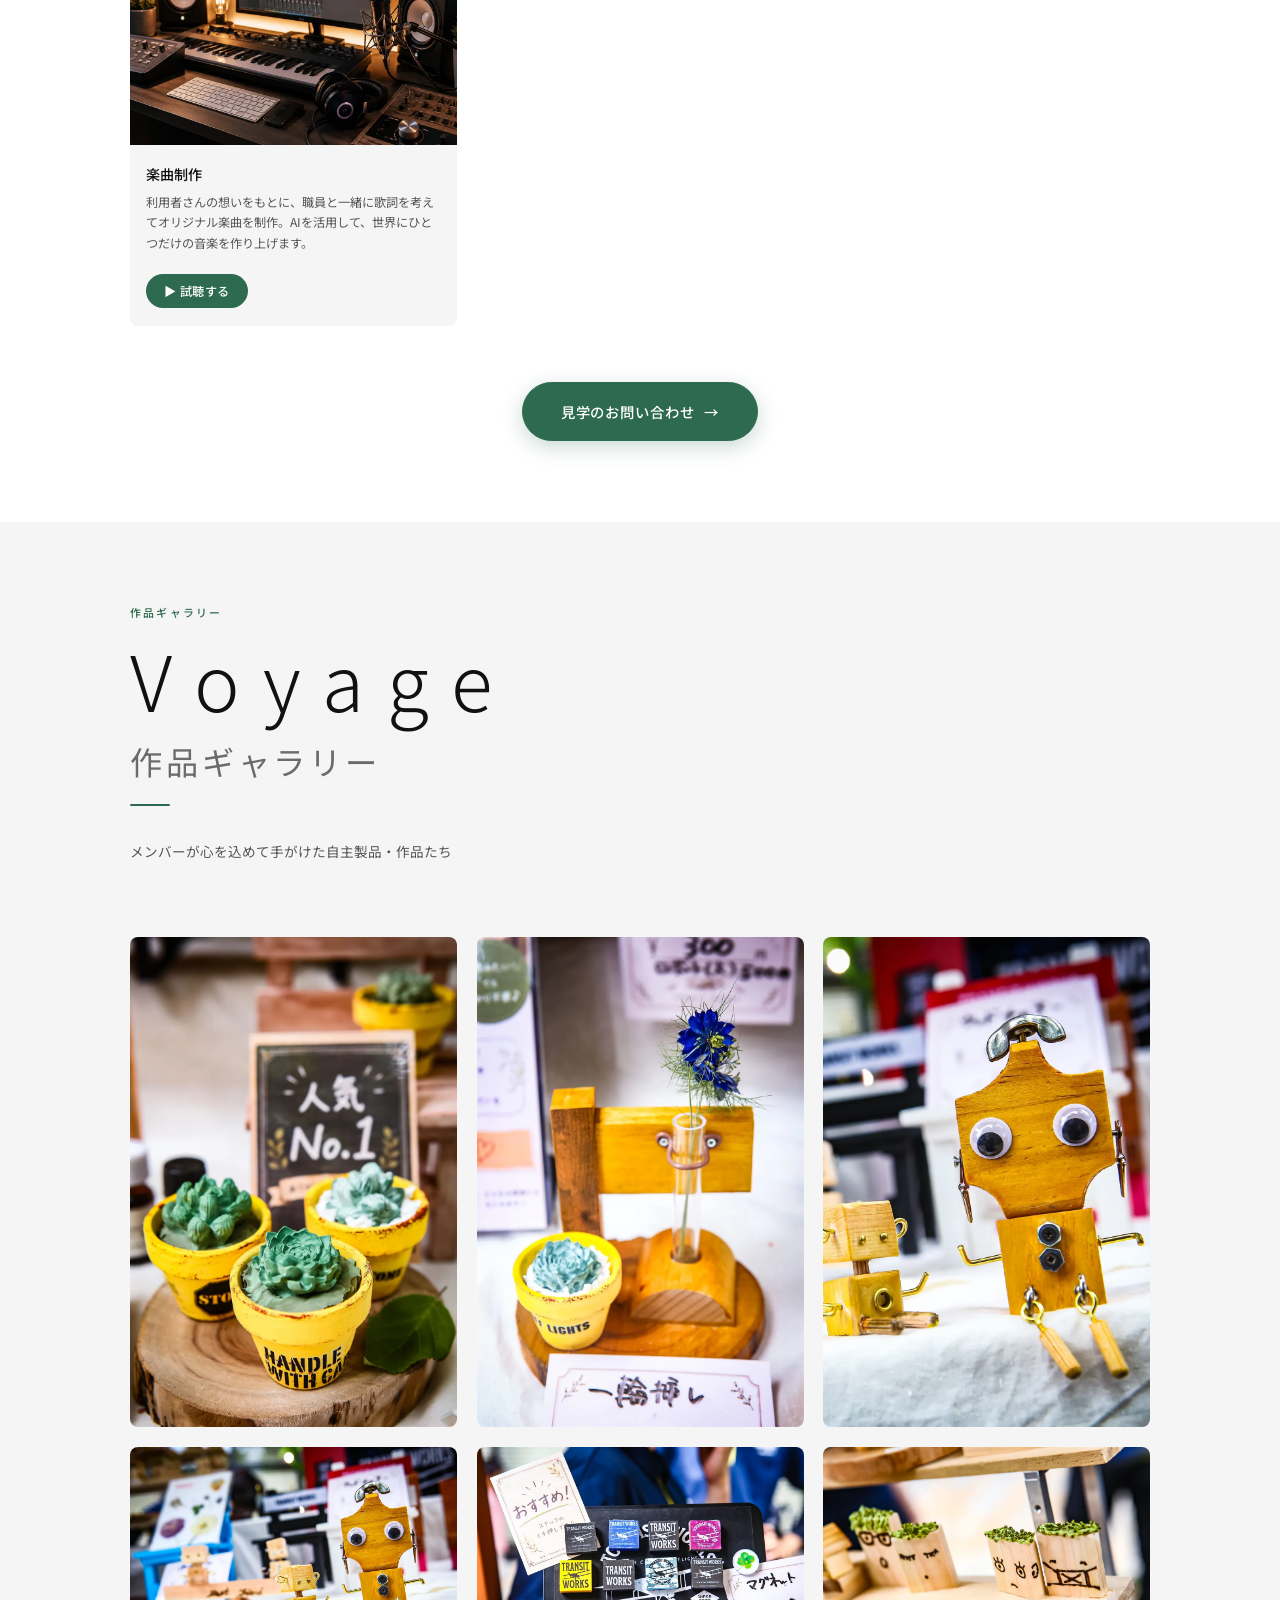
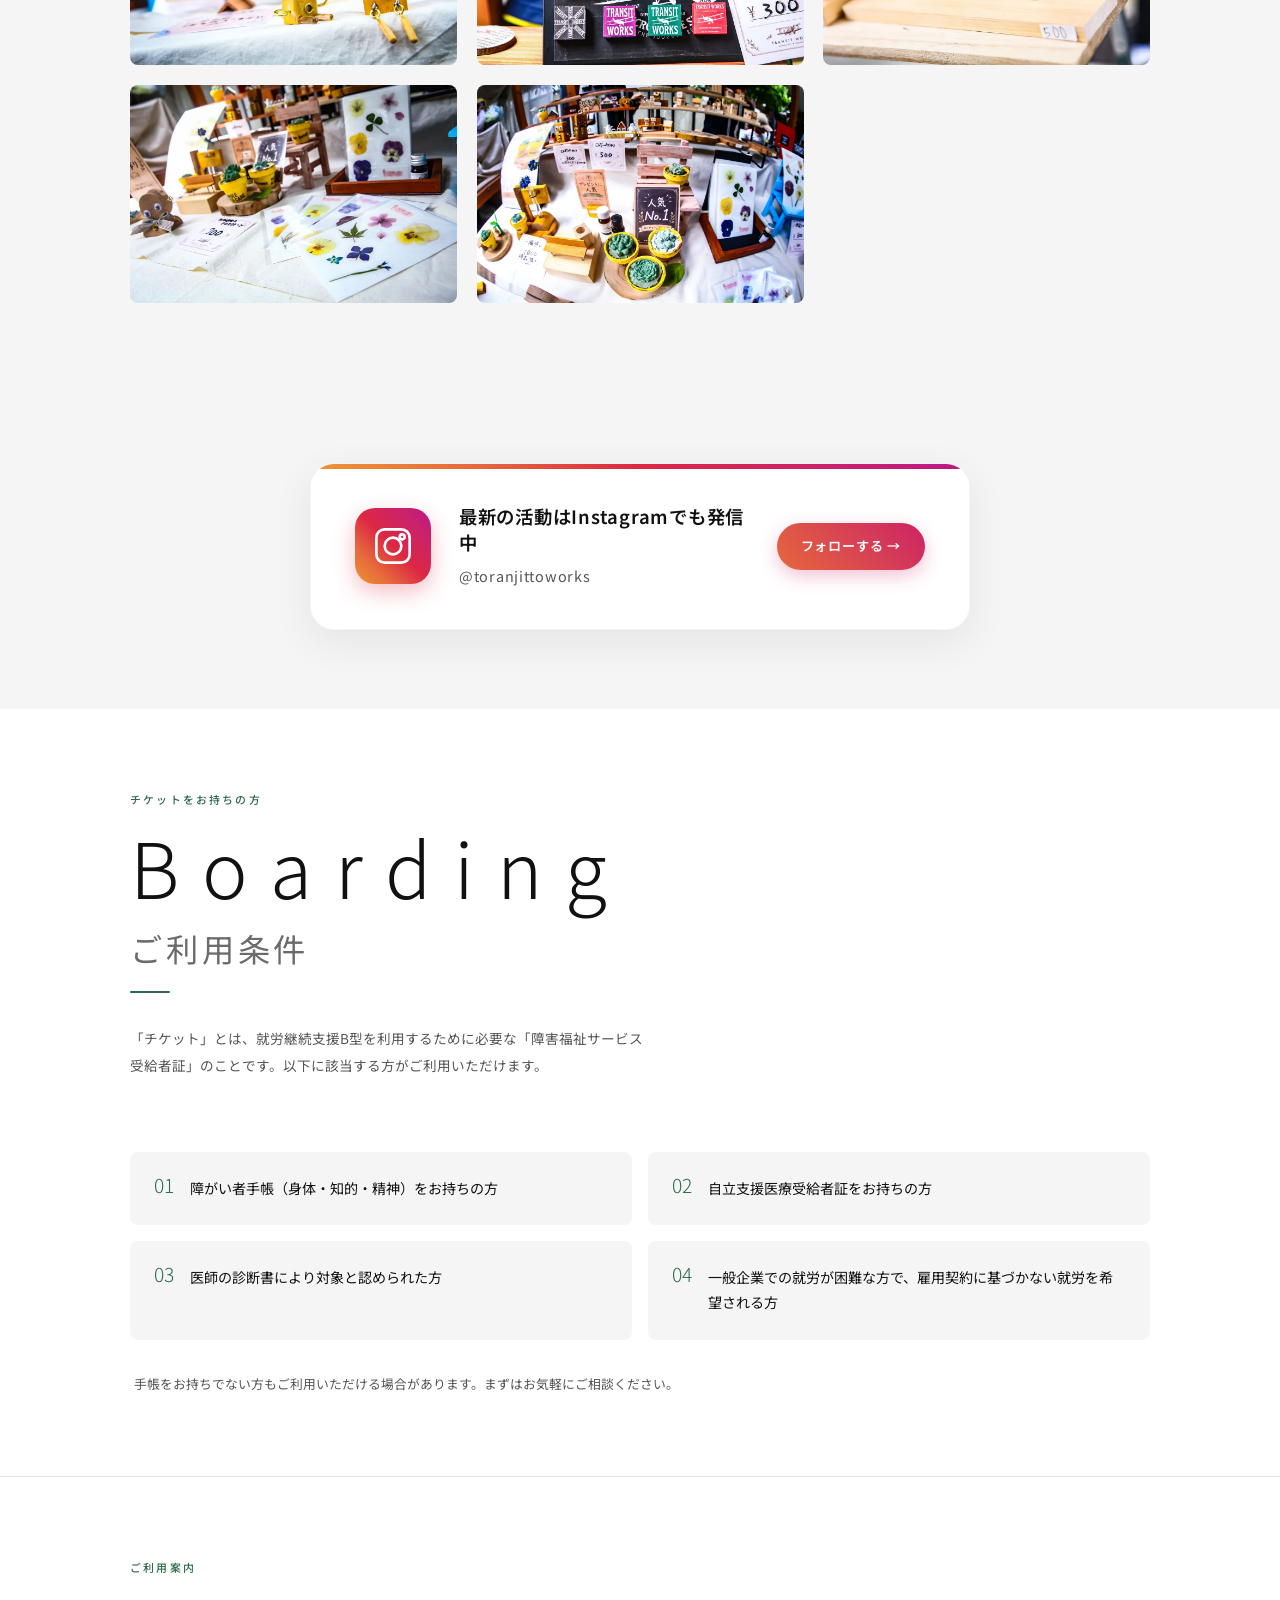
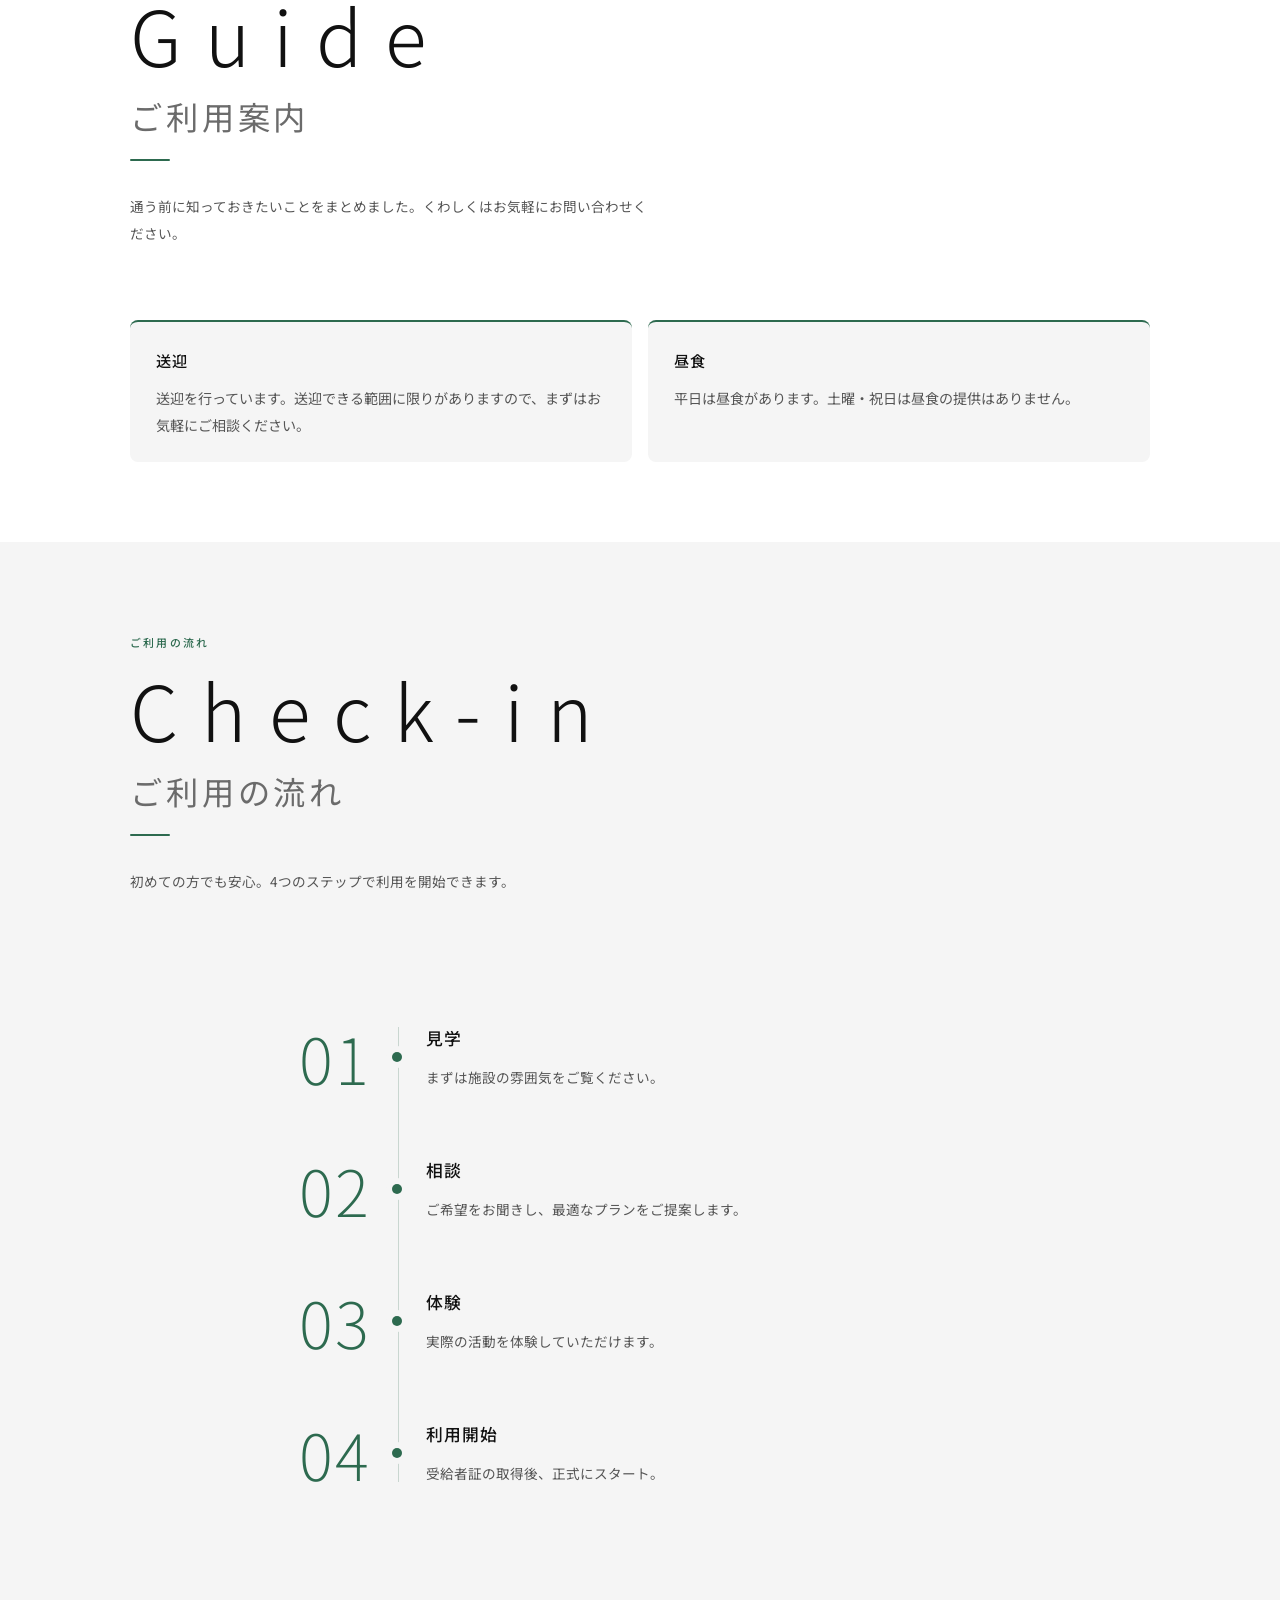
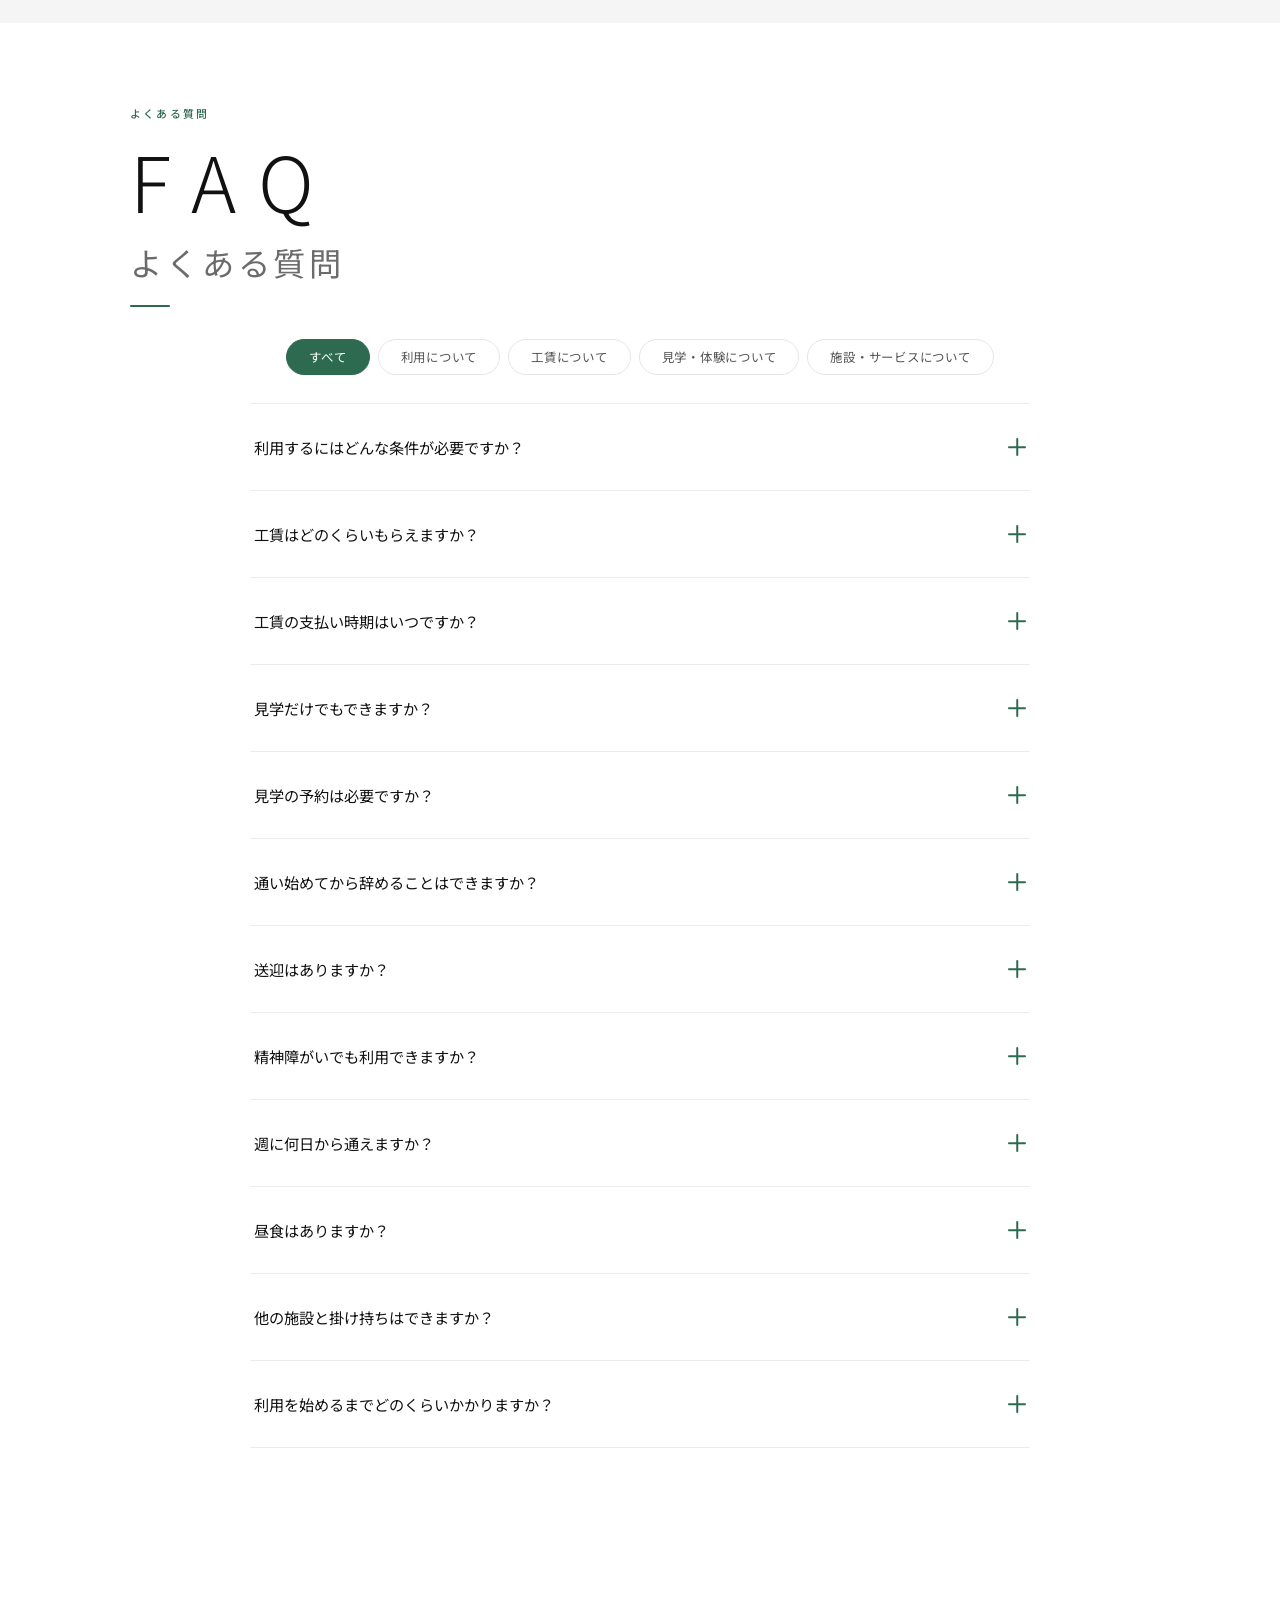
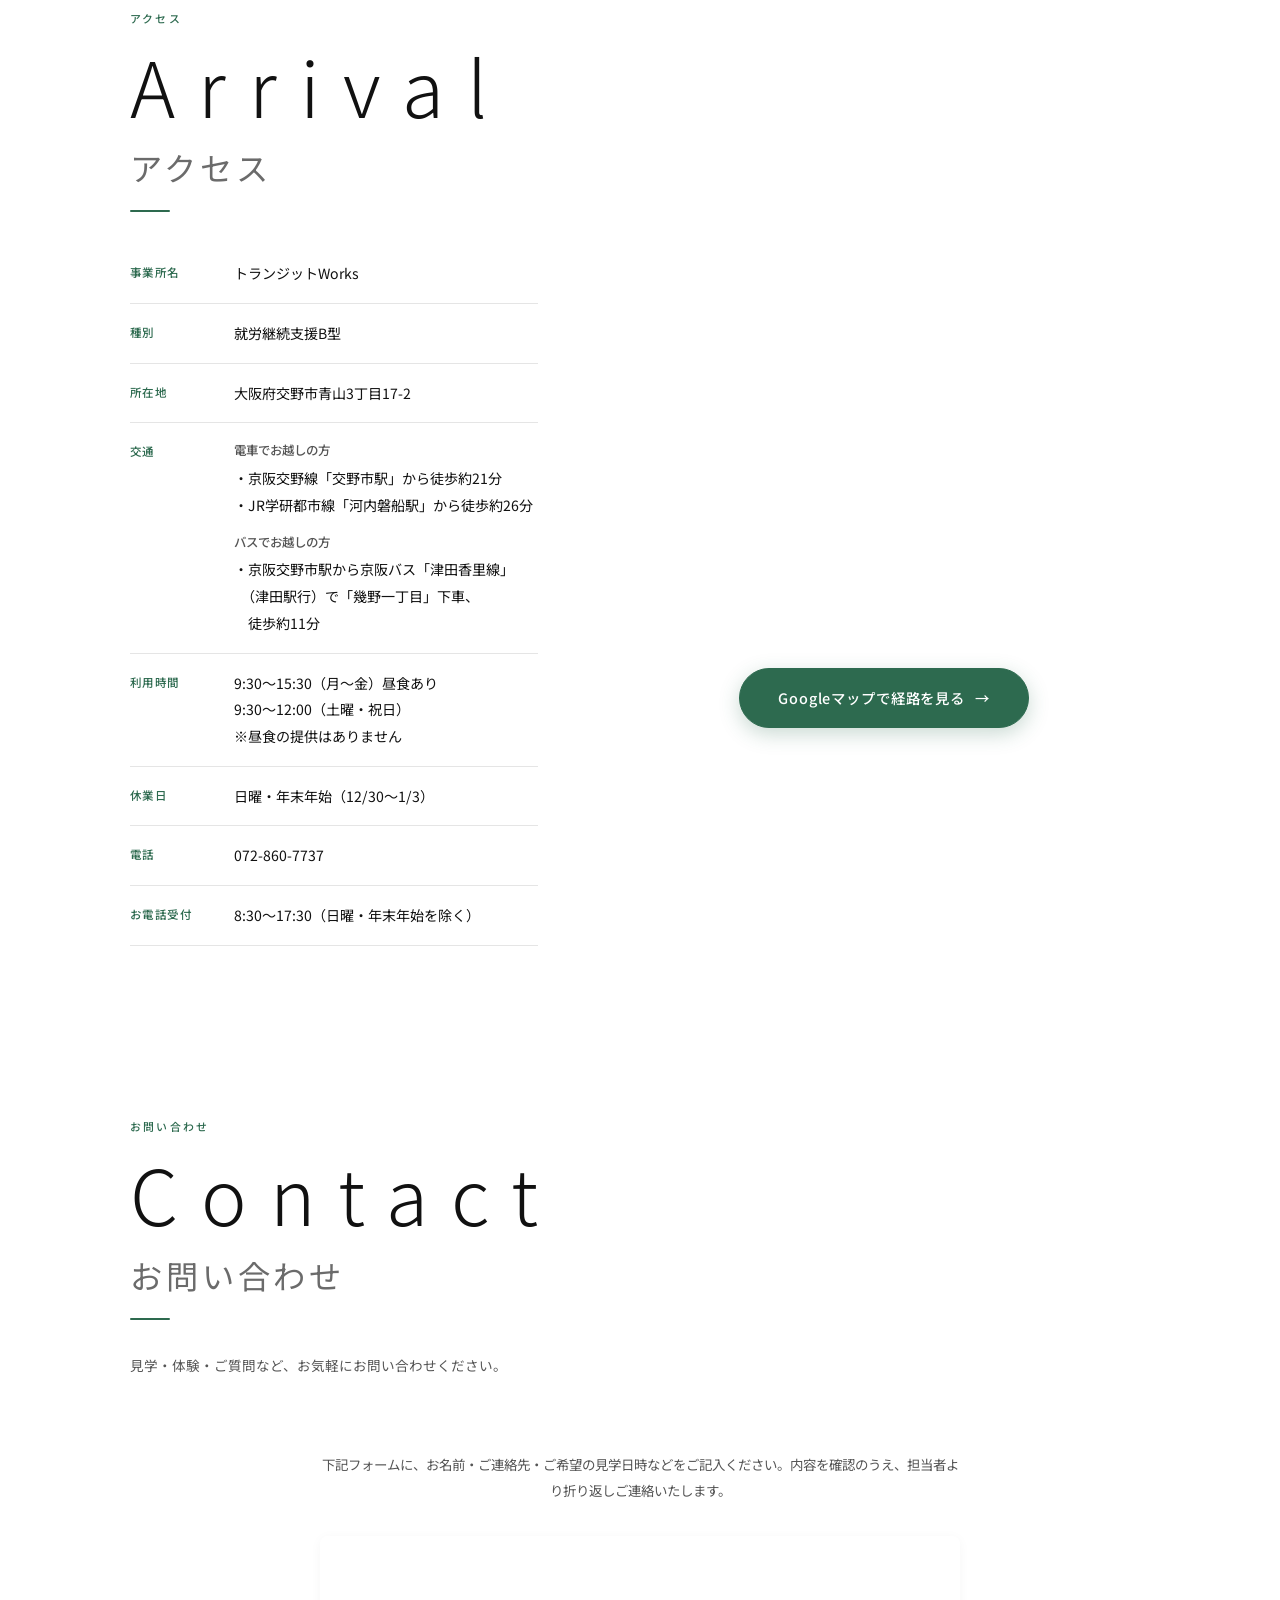
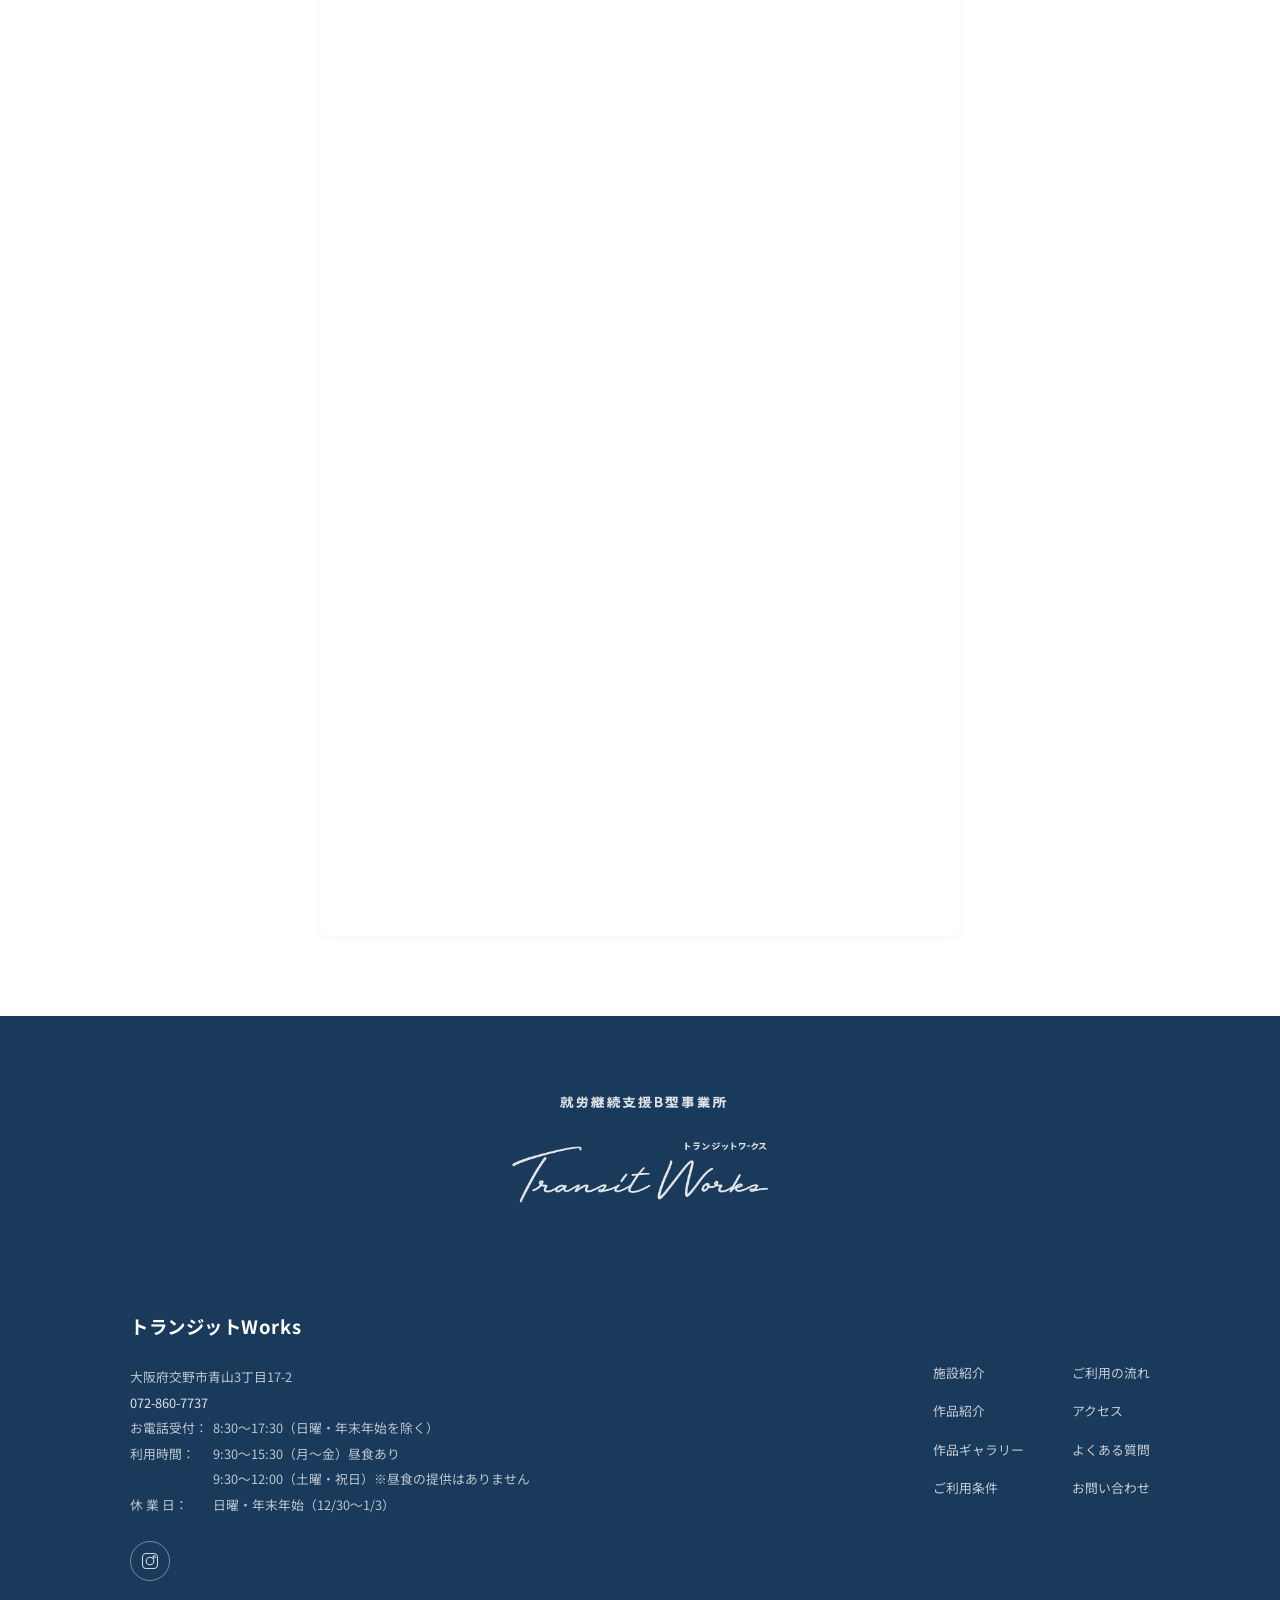
==== commit ed2ce5f8: "content: 11月22日「つながる市」のお知らせを新しいチラシ（表・裏）で更新し、詳細でチラシの表・裏を切り替えられるように - お知らせを「無印良品 精華台「つながる市」に出店します」に書き換" ====
--- a/index.html
+++ b/index.html
@@ -522,6 +522,10 @@
   <div class="news-modal-box" role="dialog" aria-modal="true" aria-labelledby="newsModalTitle">
     <button class="news-modal-close" type="button" aria-label="閉じる" data-close>&times;</button>
     <div class="news-modal-img" id="newsModalImgWrap"><img id="newsModalImg" src="" alt=""></div>
+    <div class="news-modal-pager" id="newsModalPager" role="group" aria-label="チラシの表・裏の切り替え" hidden>
+      <button type="button" class="news-modal-page" data-page="0" aria-pressed="true">表</button>
+      <button type="button" class="news-modal-page" data-page="1" aria-pressed="false">裏</button>
+    </div>
     <div class="news-modal-meta"><time id="newsModalDate"></time><span class="news-modal-cat" id="newsModalStatus" hidden></span><span class="news-modal-cat" id="newsModalCat"></span></div>
     <h3 class="news-modal-title" id="newsModalTitle"></h3>
     <dl class="news-modal-event" id="newsModalEvent" hidden></dl>
@@ -1006,6 +1010,7 @@
     };
     if(e.text)ev.description=e.text.replace(/\s+/g,' ').trim();
     if(item.image)ev.image=[new URL(item.image,location.origin).href];
+    if(item.image&&item.image2&&String(item.image2).trim())ev.image.push(new URL(String(item.image2).trim(),location.origin).href);
     var link=newsSafeUrl(item.link_url);
     if(link)ev.url=link;
     events.push(ev);
@@ -1400,16 +1405,40 @@
     linksEl.innerHTML=links.map(function(l){return '<a class="news-modal-btn" href="'+newsEsc(l[0])+'" target="_blank" rel="noopener">'+l[1]+'<span aria-hidden="true">↗</span><span class="visually-hidden">（新しいタブで開きます）</span></a>';}).join('');
     linksEl.hidden=!links.length;
   }
+  // チラシが2枚（表・裏）あるときは、画像の下のボタンで切り替える
+  var pagerEl=document.getElementById("newsModalPager");
+  var pages=[];
+  function showPage(n){
+    var p=pages[n];
+    if(!p)return;
+    imgEl.setAttribute("src",p.src);
+    imgEl.setAttribute("alt",p.alt);
+    pagerEl.querySelectorAll(".news-modal-page").forEach(function(b){b.setAttribute("aria-pressed",String(+b.getAttribute("data-page")===n));});
+  }
+  pagerEl.addEventListener("click",function(e){
+    var b=e.target.closest(".news-modal-page");
+    if(b)showPage(+b.getAttribute("data-page"));
+  });
   function openModal(card){
     var img=card.querySelector(".news-card-thumb img");
+    var item=(window.newsShownItems||[])[card.getAttribute("data-news-index")]||{};
+    pages=[];
     if(img){
-      imgEl.setAttribute("src",img.currentSrc||img.getAttribute("src"));
-      imgEl.setAttribute("alt",img.getAttribute("alt")||"");
+      var first=img.currentSrc||img.getAttribute("src");
+      pages.push({src:first,alt:img.getAttribute("alt")||""});
+      var src2=String(item.image2||"").trim();
+      if(src2){
+        // 1枚目がWebPで表示されていれば、2枚目もWebP版を使う
+        var w2=/\.webp(\?|$)/i.test(first)&&webpOf(src2);
+        pages.push({src:w2||src2,alt:String(item.alt2||"")});
+      }
+      showPage(0);
       imgWrap.style.display="";
     }else{
       imgEl.setAttribute("src","");
       imgWrap.style.display="none";
     }
+    pagerEl.hidden=pages.length<2;
     var time=card.querySelector(".news-card-meta time");
     var status=card.querySelector(".news-card-status");
     var cat=card.querySelector(".news-card-cat:not(.news-card-status)");
--- a/style.css
+++ b/style.css
@@ -324,6 +324,12 @@
 .news-modal-box{position:relative;z-index:1;max-width:560px;width:100%;max-height:90vh;overflow:auto;background:#fff;border-radius:10px;box-shadow:0 20px 60px rgba(0,0,0,.4);animation:worksModalPop .3s ease}
 .news-modal-img{width:100%;background:#f0f0f0}
 .news-modal-img img{width:100%;height:auto;max-height:60vh;object-fit:cover;display:block}
+/* チラシの表・裏の切り替えボタン（2枚あるときだけ表示） */
+.news-modal-pager{display:flex;justify-content:center;gap:8px;padding:12px 24px 0}
+.news-modal-pager[hidden]{display:none}
+.news-modal-page{min-width:72px;min-height:40px;padding:0 16px;border:1px solid var(--green);border-radius:999px;background:#fff;color:var(--green);font-family:inherit;font-size:.8rem;letter-spacing:.2em;padding-left:calc(16px + .2em);cursor:pointer;transition:background .2s ease,color .2s ease}
+.news-modal-page[aria-pressed="true"]{background:var(--green);color:#fff}
+.news-modal-page:focus-visible{outline:2px solid var(--green);outline-offset:2px}
 .news-modal-meta{display:flex;align-items:center;gap:12px;flex-wrap:wrap;padding:20px 24px 0}
 .news-modal-meta time{font-size:.72rem;letter-spacing:.04em;color:var(--text-sub)}
 .news-modal-cat{font-size:.62rem;border:1px solid var(--border);padding:2px 10px;border-radius:3px;color:var(--text-sub);white-space:nowrap;letter-spacing:.04em}
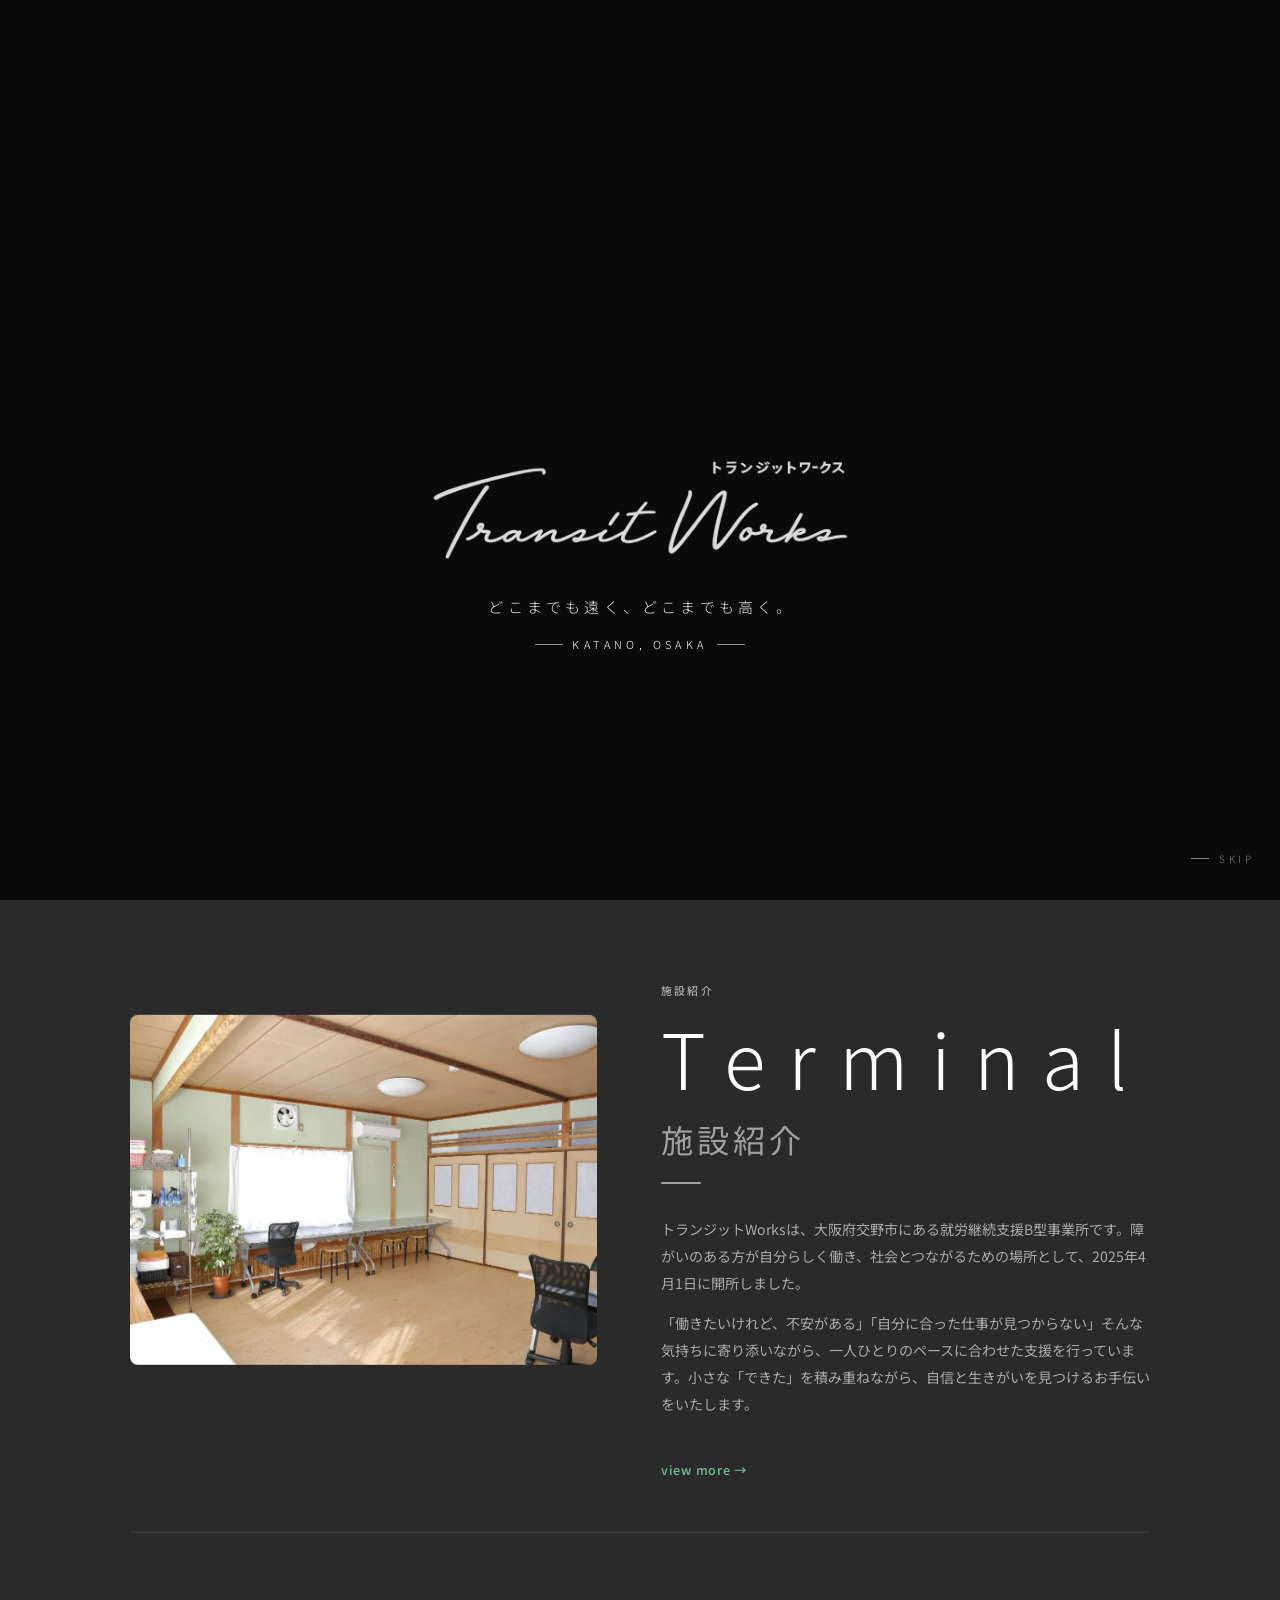
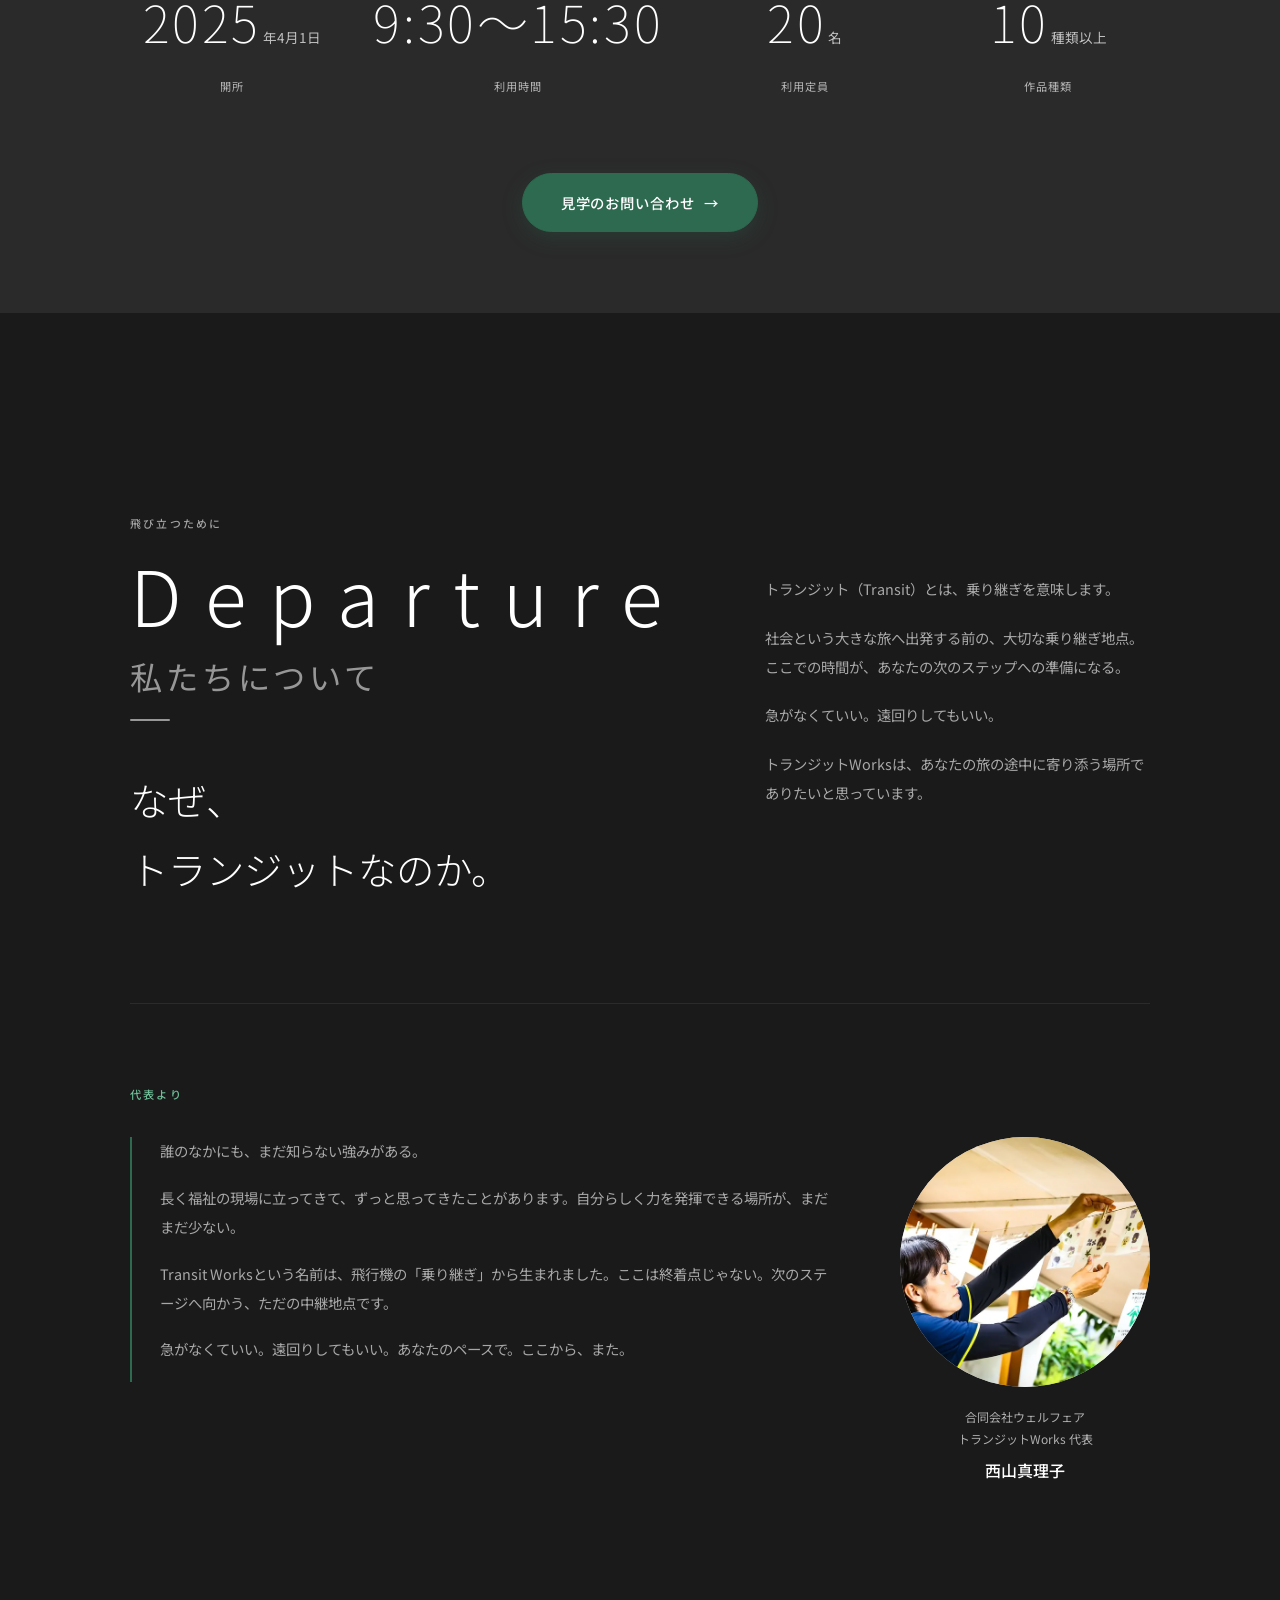
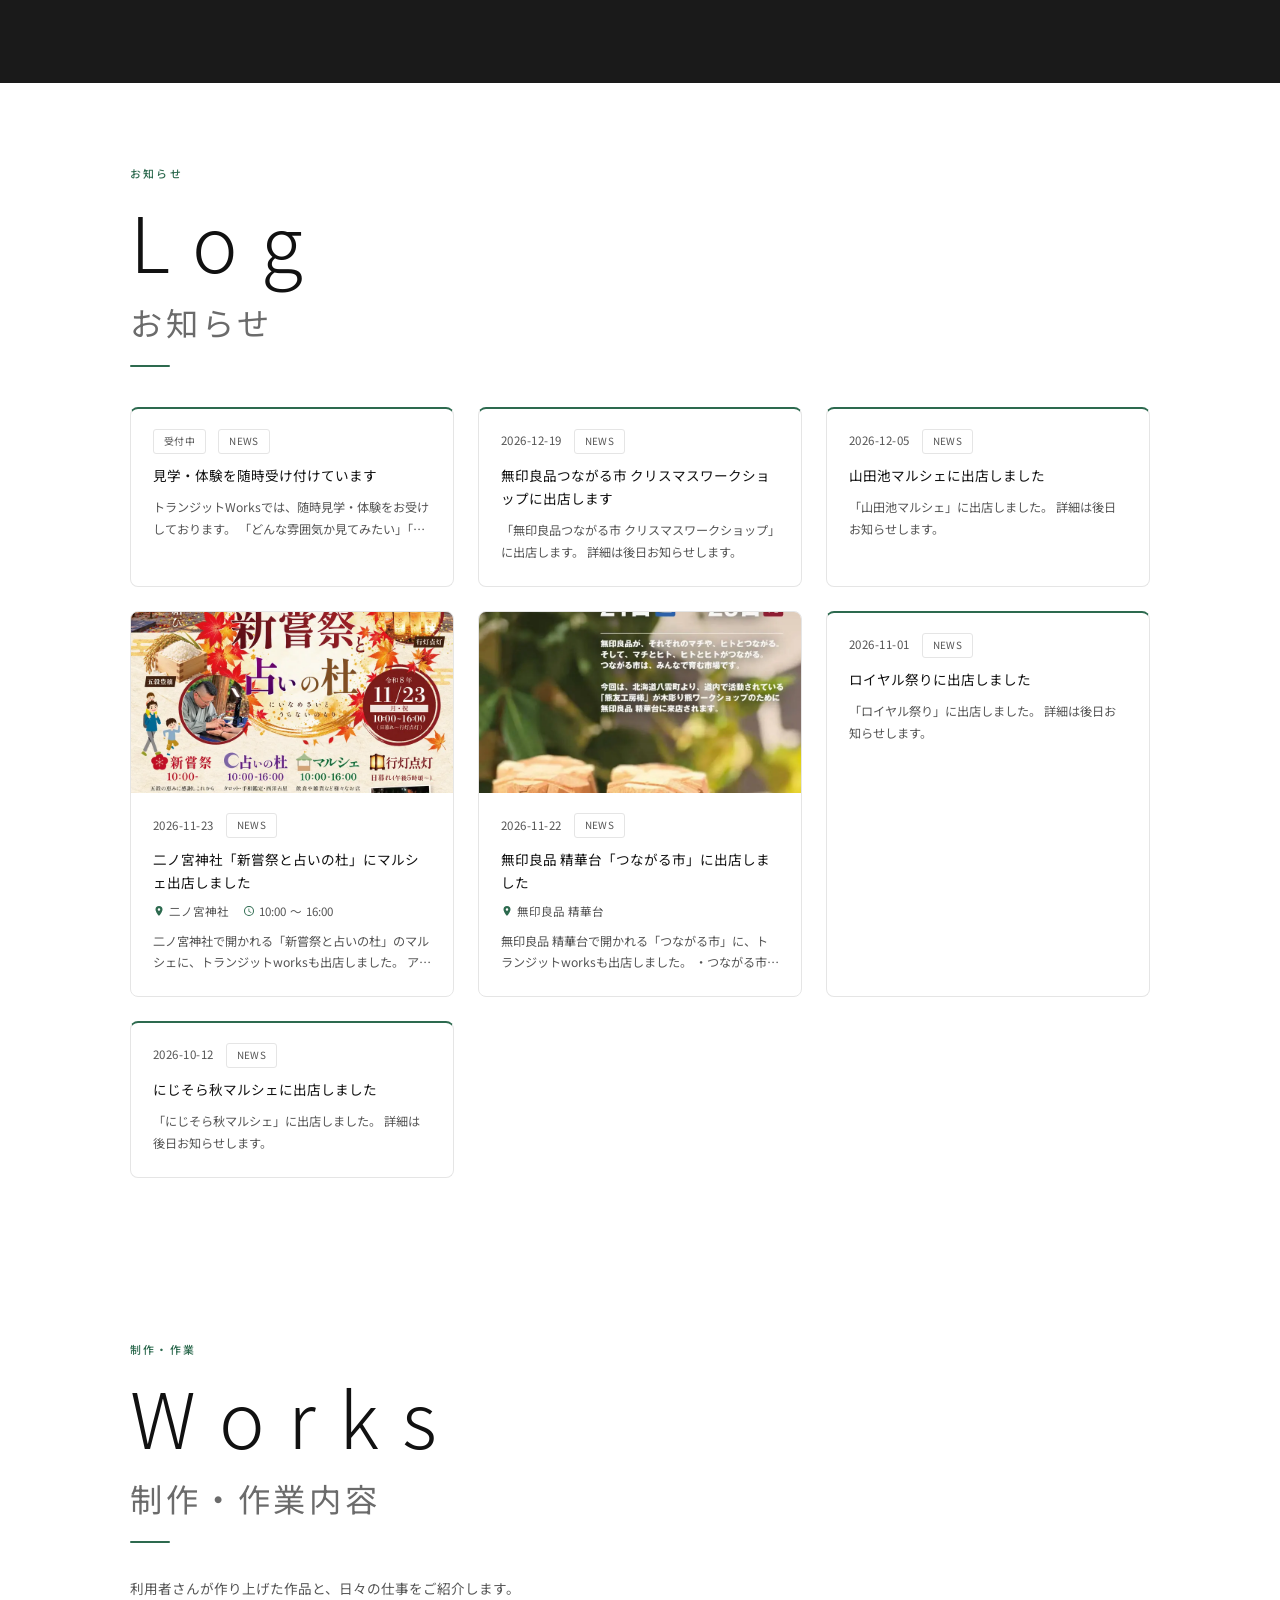
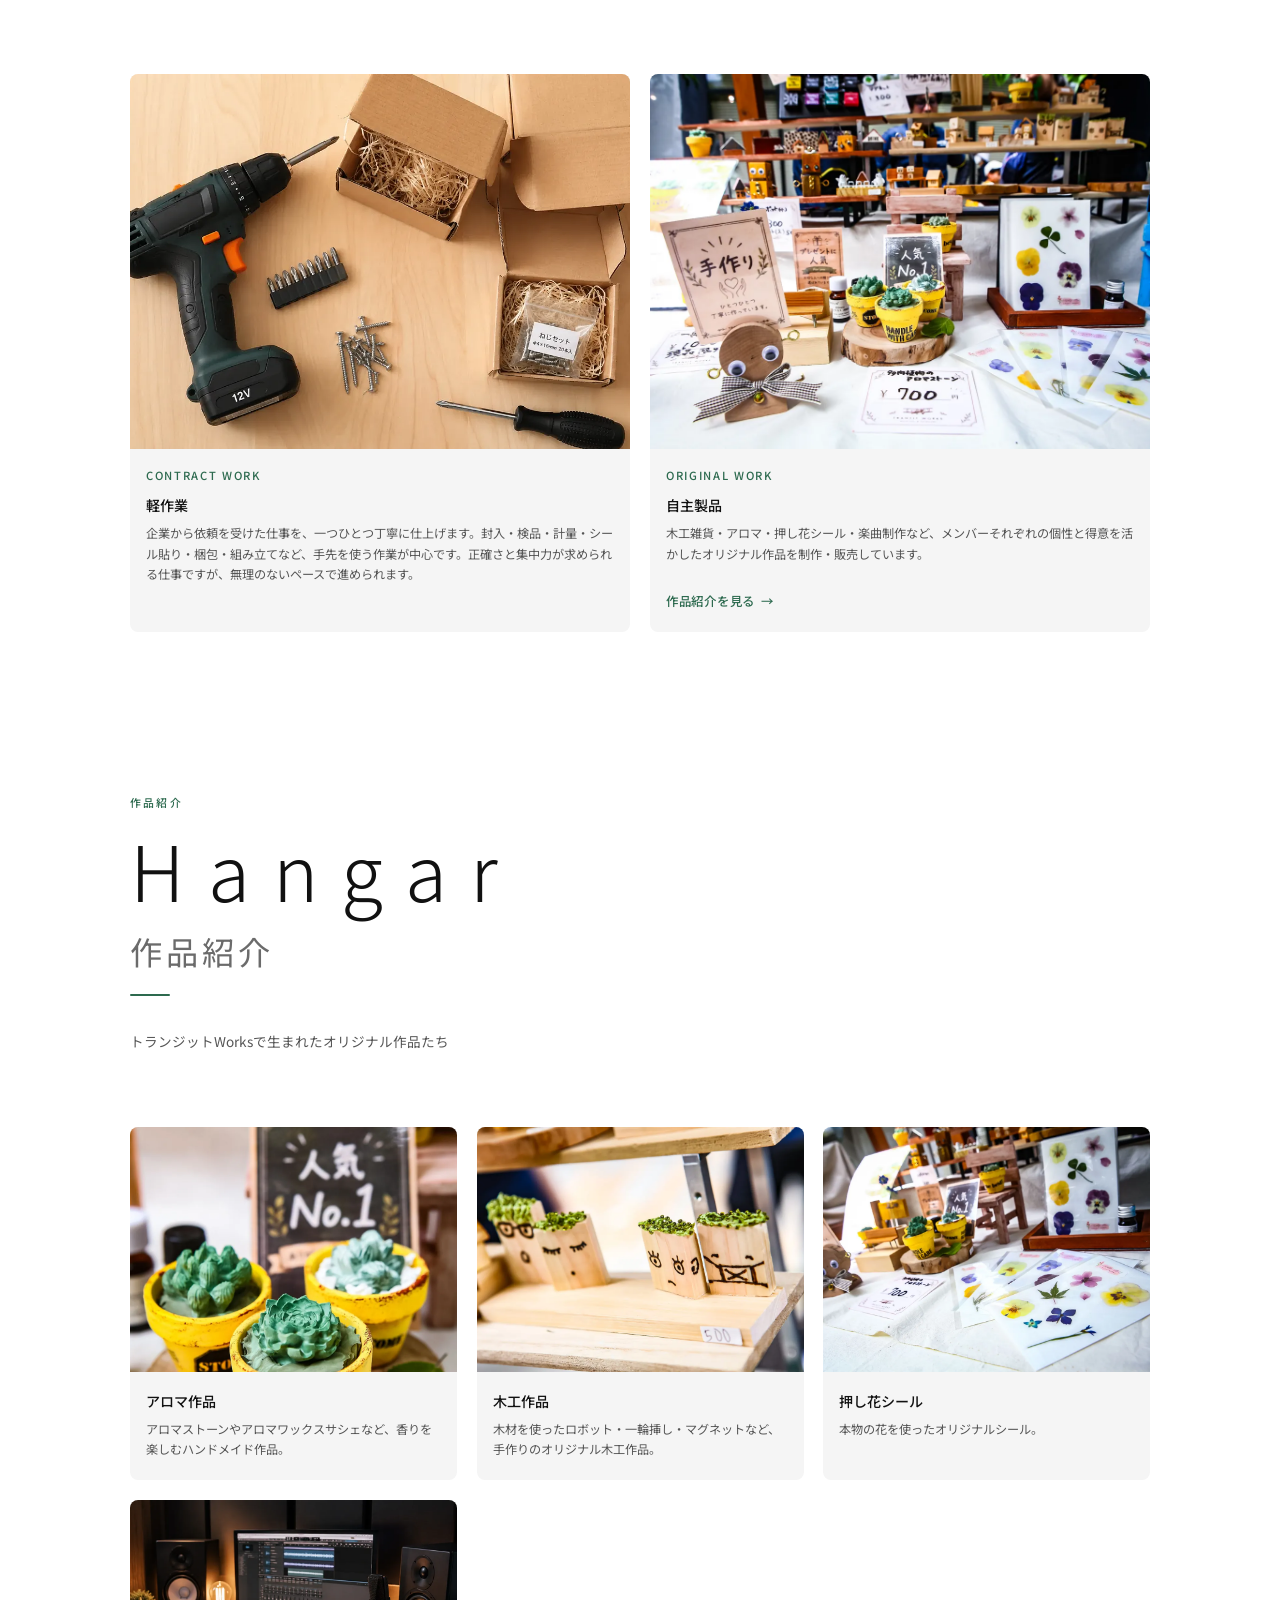
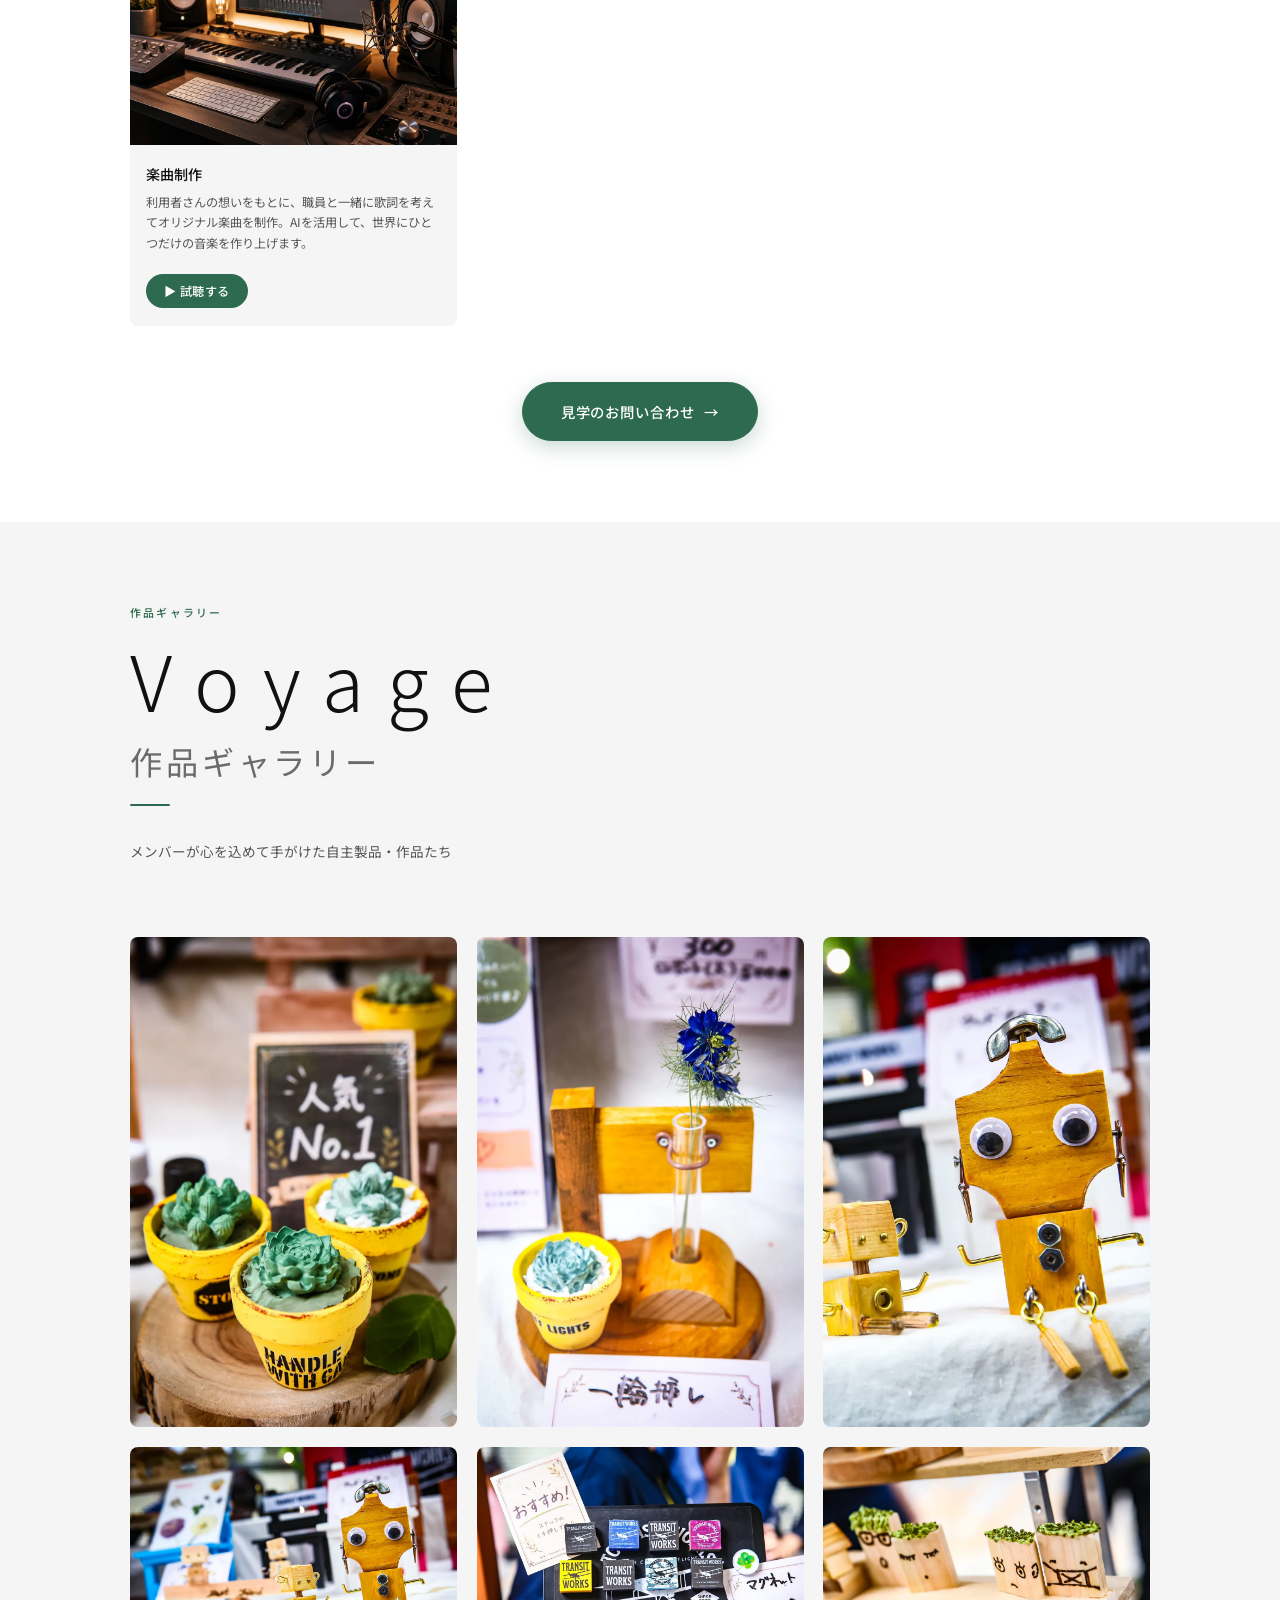
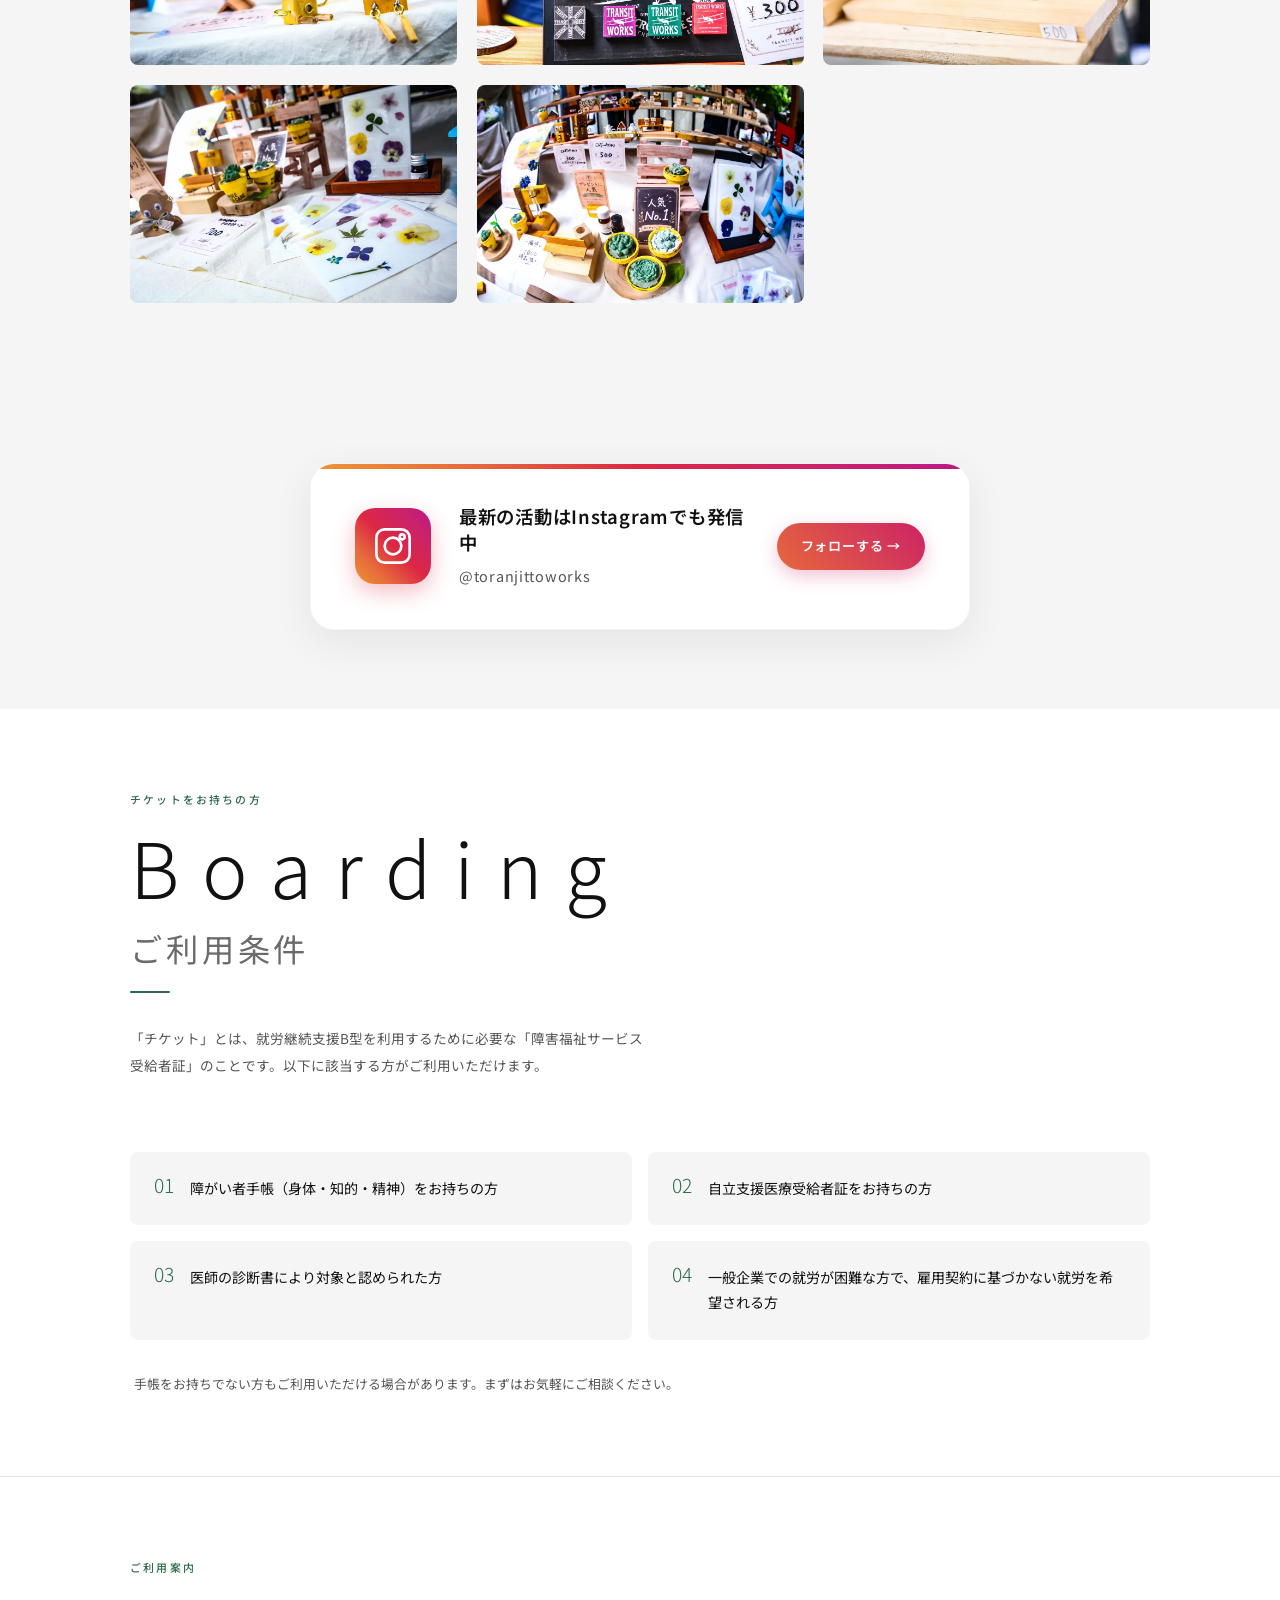
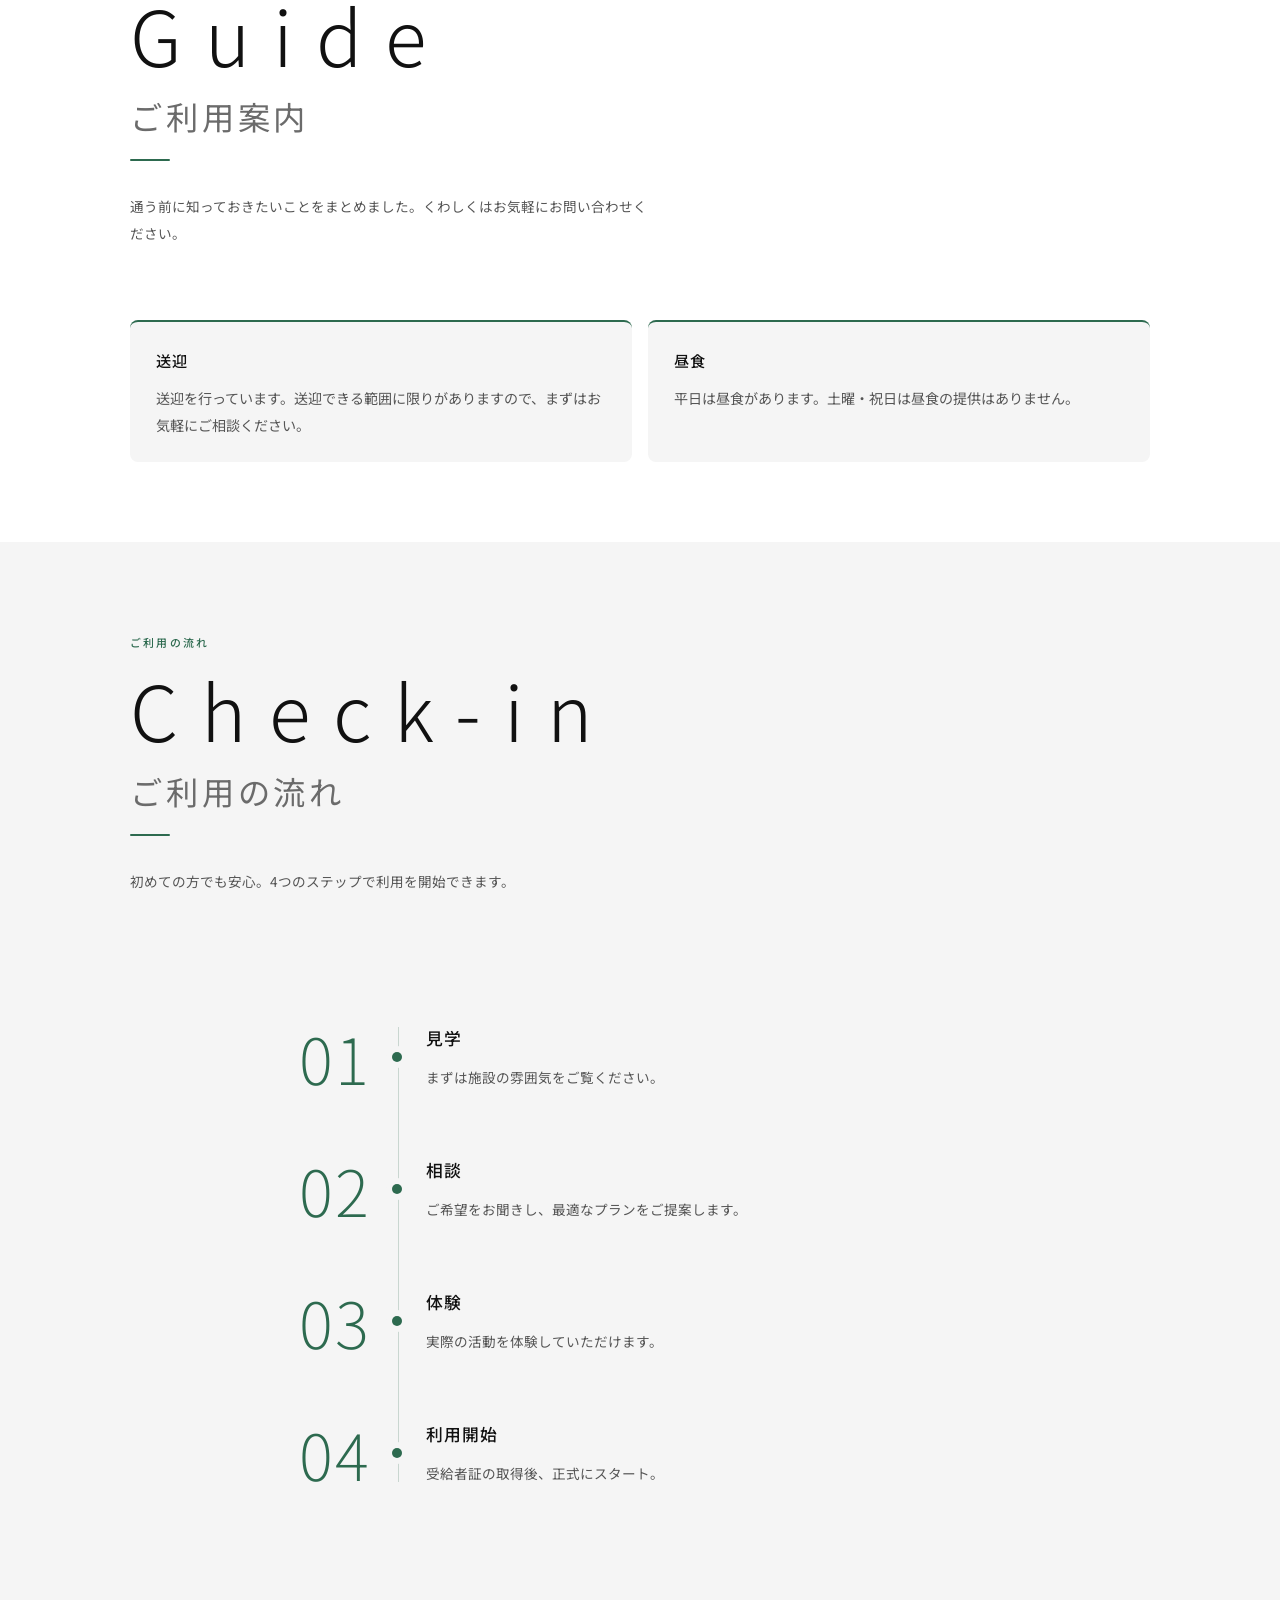
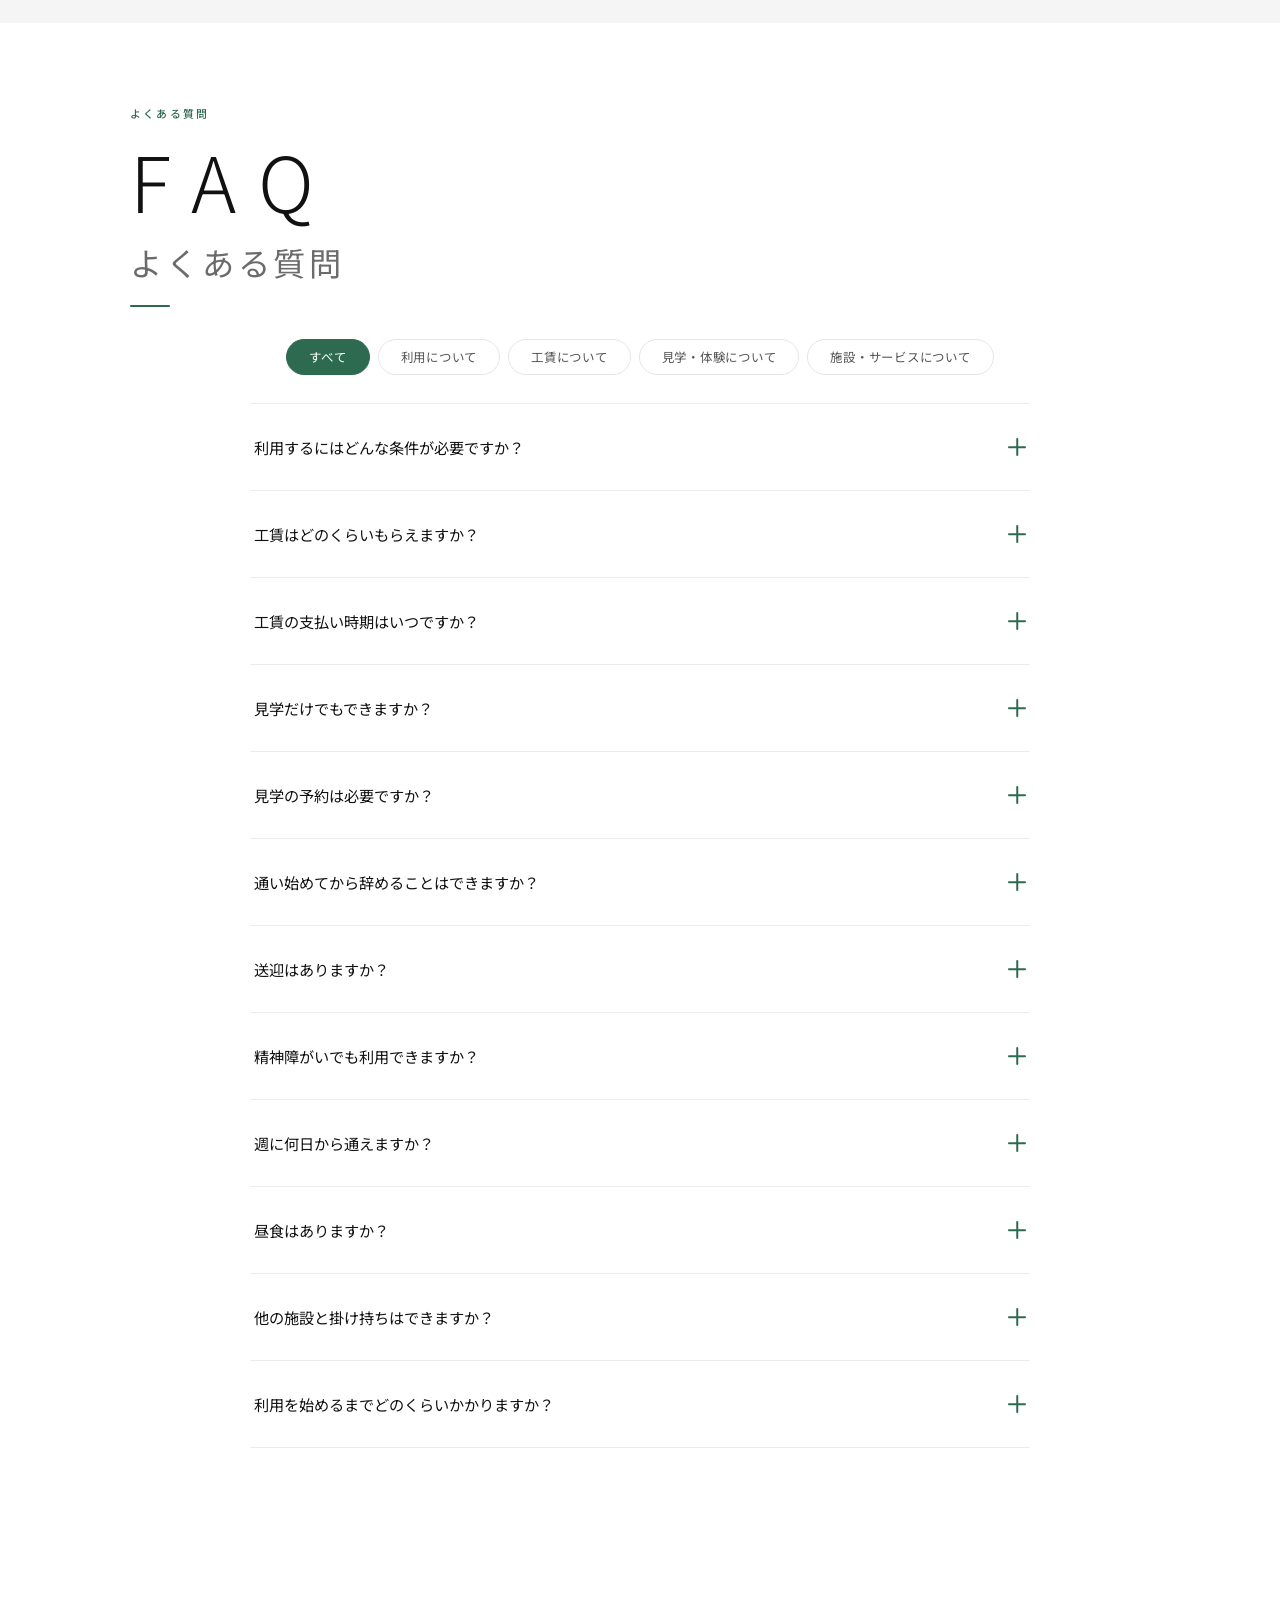
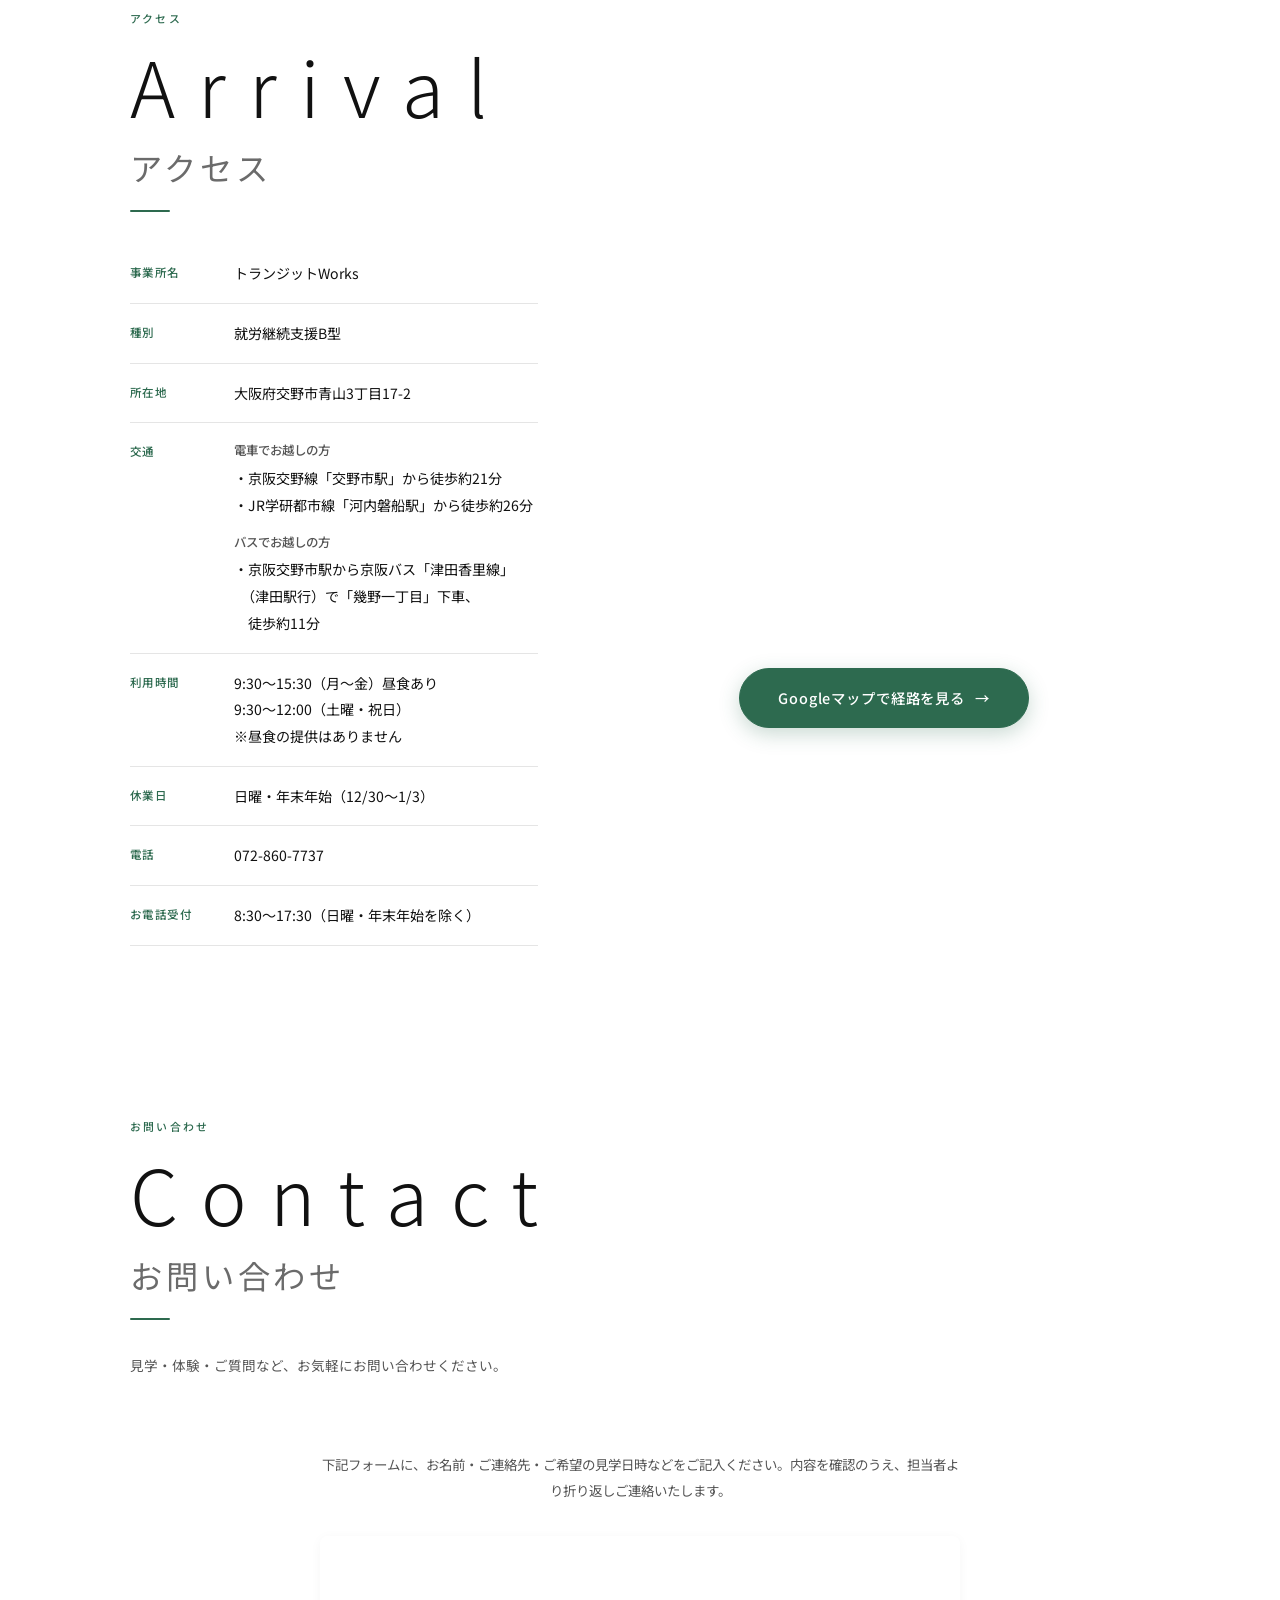
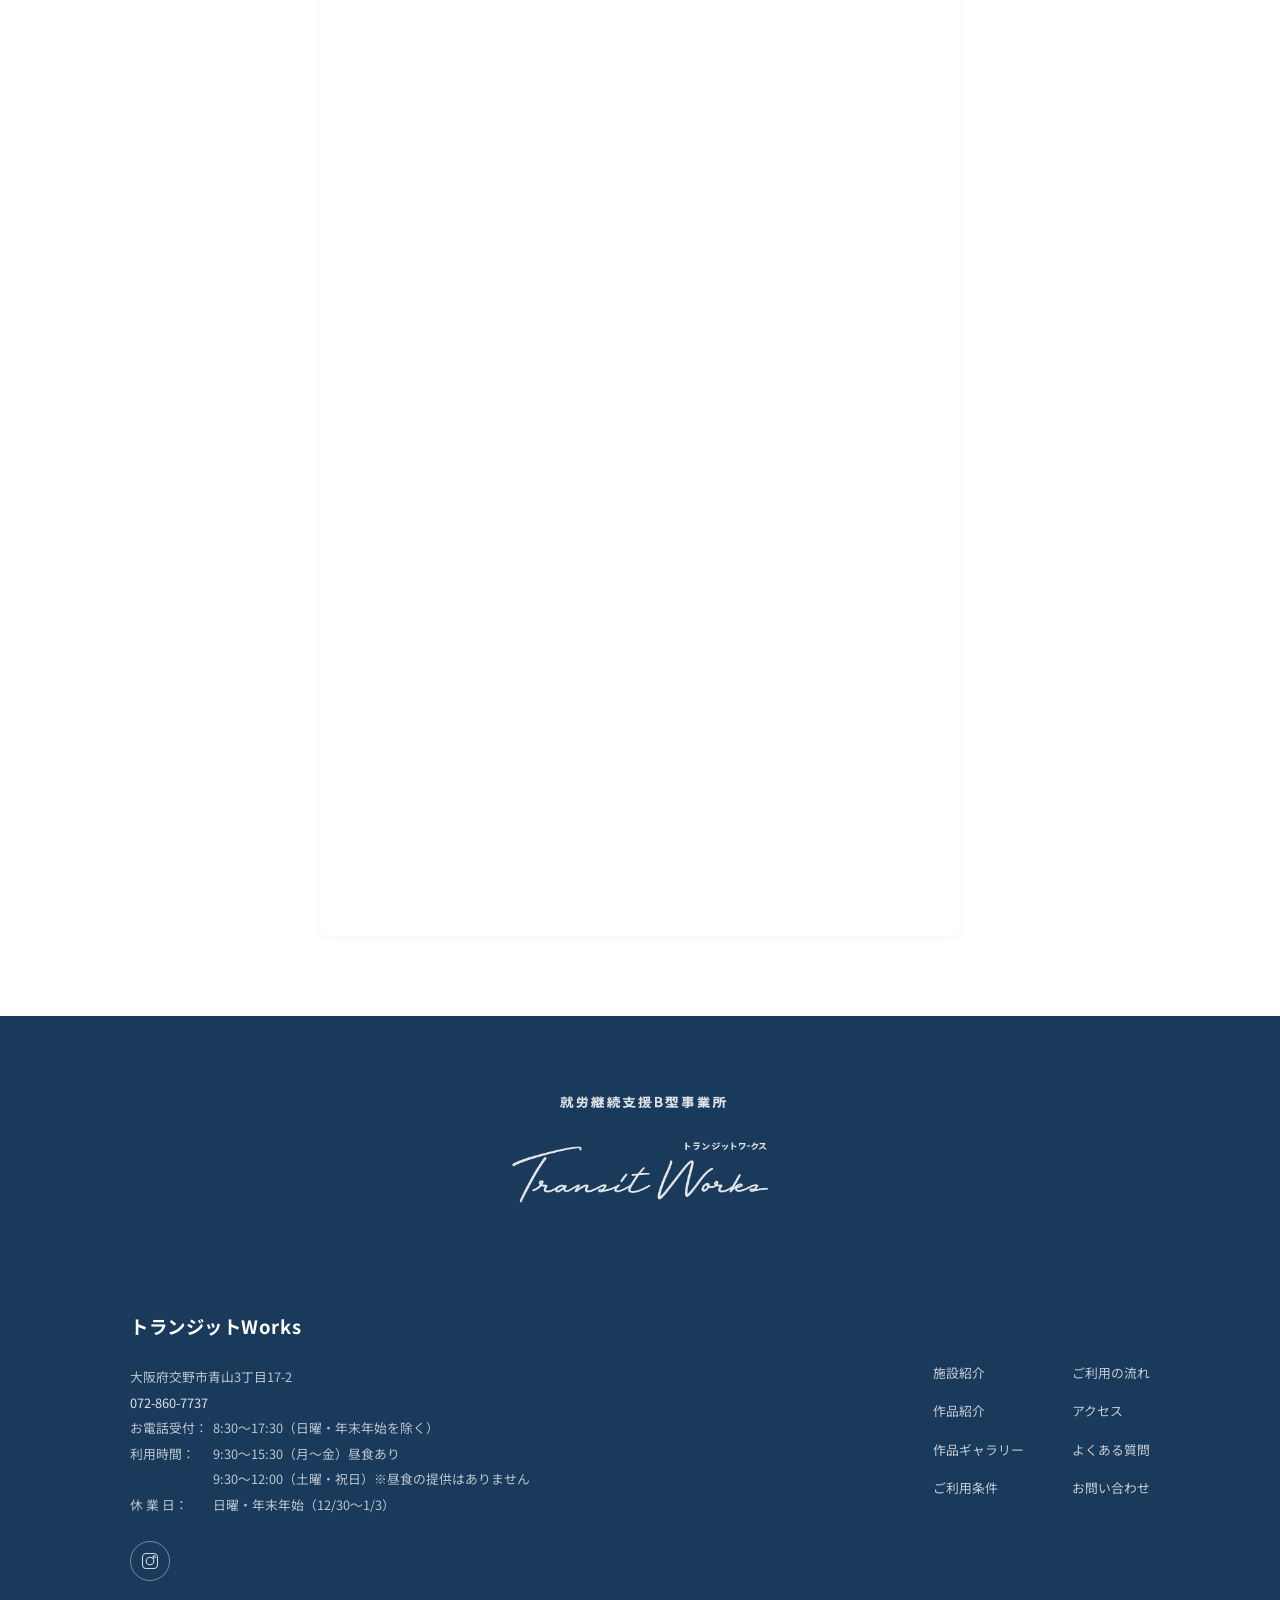
==== commit cedbca68: "feat: お知らせの詳細でチラシ全体を1画面に収めて表示し、押すと拡大して細かい文字まで読めるように - チラシを切り取らずに縮めて表示（縦長でも全体と「表／裏」ボタンが画面内に収まる） - チラシ" ====
--- a/index.html
+++ b/index.html
@@ -517,11 +517,16 @@
 </div>
 
 <!-- ===== News modal ===== -->
+<!-- チラシの拡大表示（お知らせの詳細でチラシを押すと開く。もう一度押すか×で閉じる） -->
+<div class="news-zoom" id="newsZoom" role="dialog" aria-modal="true" aria-label="チラシの拡大表示" hidden>
+  <button type="button" class="news-zoom-close" id="newsZoomClose" aria-label="拡大表示を閉じる">&times;</button>
+  <img id="newsZoomImg" src="" alt="">
+</div>
 <div class="news-modal" id="newsModal" aria-hidden="true">
   <div class="news-modal-overlay" data-close></div>
   <div class="news-modal-box" role="dialog" aria-modal="true" aria-labelledby="newsModalTitle">
     <button class="news-modal-close" type="button" aria-label="閉じる" data-close>&times;</button>
-    <div class="news-modal-img" id="newsModalImgWrap"><img id="newsModalImg" src="" alt=""></div>
+    <div class="news-modal-img" id="newsModalImgWrap"><button type="button" class="news-modal-zoom-btn" id="newsModalZoomBtn" aria-label="チラシを拡大して見る"><img id="newsModalImg" src="" alt=""><span class="news-modal-zoom-hint" aria-hidden="true"><svg viewBox="0 0 24 24" width="13" height="13"><path fill="currentColor" d="M10 2a8 8 0 0 1 6.32 12.9l5.39 5.39-1.42 1.42-5.39-5.39A8 8 0 1 1 10 2zm0 2a6 6 0 1 0 0 12 6 6 0 0 0 0-12zm1 2v3h3v2h-3v3H9v-3H6V9h3V6h2z"/></svg>拡大</span></button></div>
     <div class="news-modal-pager" id="newsModalPager" role="group" aria-label="チラシの表・裏の切り替え" hidden>
       <button type="button" class="news-modal-page" data-page="0" aria-pressed="true">表</button>
       <button type="button" class="news-modal-page" data-page="1" aria-pressed="false">裏</button>
@@ -1471,8 +1476,31 @@
   modal.addEventListener("click",function(e){
     if(e.target.hasAttribute("data-close"))closeModal();
   });
+  // チラシの拡大表示：チラシを押すと大きく開き、拡大画面のどこかを押すか×で閉じる
+  var zoomEl=document.getElementById("newsZoom");
+  var zoomImg=document.getElementById("newsZoomImg");
+  var zoomBtn=document.getElementById("newsModalZoomBtn");
+  function openZoom(){
+    var src=imgEl.getAttribute("src");
+    if(!src)return;
+    zoomImg.setAttribute("src",src);
+    zoomImg.setAttribute("alt",imgEl.getAttribute("alt")||"");
+    zoomEl.hidden=false;
+    zoomEl.scrollTop=0;zoomEl.scrollLeft=0;
+    document.getElementById("newsZoomClose").focus();
+  }
+  function closeZoom(){
+    if(zoomEl.hidden)return;
+    zoomEl.hidden=true;
+    zoomImg.setAttribute("src","");
+    if(modal.classList.contains("open"))zoomBtn.focus();
+  }
+  zoomBtn.addEventListener("click",openZoom);
+  zoomEl.addEventListener("click",closeZoom);
   document.addEventListener("keydown",function(e){
-    if(e.key==="Escape"&&modal.classList.contains("open"))closeModal();
+    if(e.key!=="Escape")return;
+    if(!zoomEl.hidden){closeZoom();return;} // 拡大中は拡大だけ閉じる
+    if(modal.classList.contains("open"))closeModal();
   });
 })();
 
--- a/style.css
+++ b/style.css
@@ -323,7 +323,19 @@
 .news-modal-overlay{position:absolute;inset:0;background:rgba(0,0,0,.75)}
 .news-modal-box{position:relative;z-index:1;max-width:560px;width:100%;max-height:90vh;overflow:auto;background:#fff;border-radius:10px;box-shadow:0 20px 60px rgba(0,0,0,.4);animation:worksModalPop .3s ease}
 .news-modal-img{width:100%;background:#f0f0f0}
-.news-modal-img img{width:100%;height:auto;max-height:60vh;object-fit:cover;display:block}
+/* チラシは切らずに全体を表示（縦長は縮めて、表・裏ボタンが見える高さに収める）。押すと拡大表示 */
+.news-modal-img{display:flex;justify-content:center}
+.news-modal-zoom-btn{position:relative;display:block;padding:0;margin:0;border:0;background:none;cursor:zoom-in;max-width:100%}
+.news-modal-zoom-btn img{display:block;width:auto;max-width:100%;height:auto;max-height:calc(90vh - 80px);max-height:calc(90svh - 80px);object-fit:contain}
+.news-modal-zoom-btn:focus-visible{outline:2px solid var(--green);outline-offset:-2px}
+.news-modal-zoom-hint{position:absolute;right:10px;bottom:10px;display:inline-flex;align-items:center;gap:4px;padding:4px 10px;border-radius:999px;background:rgba(0,0,0,.55);color:#fff;font-size:.68rem;letter-spacing:.08em;pointer-events:none}
+/* チラシの拡大表示 */
+.news-zoom{position:fixed;inset:0;z-index:2100;display:flex;overflow:auto;background:rgba(0,0,0,.92);cursor:zoom-out;overscroll-behavior:contain;-webkit-overflow-scrolling:touch}
+.news-zoom[hidden]{display:none}
+.news-zoom img{flex:none;margin:auto;display:block;width:max(860px,100vw);max-width:none;height:auto}
+@media(min-width:861px){.news-zoom img{width:min(1200px,100vw)}}
+.news-zoom-close{position:fixed;top:12px;right:12px;z-index:1;width:44px;height:44px;border:none;border-radius:50%;background:rgba(0,0,0,.6);color:#fff;font-size:1.8rem;line-height:1;cursor:pointer;display:flex;align-items:center;justify-content:center}
+.news-zoom-close:hover{background:rgba(0,0,0,.85)}
 /* チラシの表・裏の切り替えボタン（2枚あるときだけ表示） */
 .news-modal-pager{display:flex;justify-content:center;gap:8px;padding:12px 24px 0}
 .news-modal-pager[hidden]{display:none}
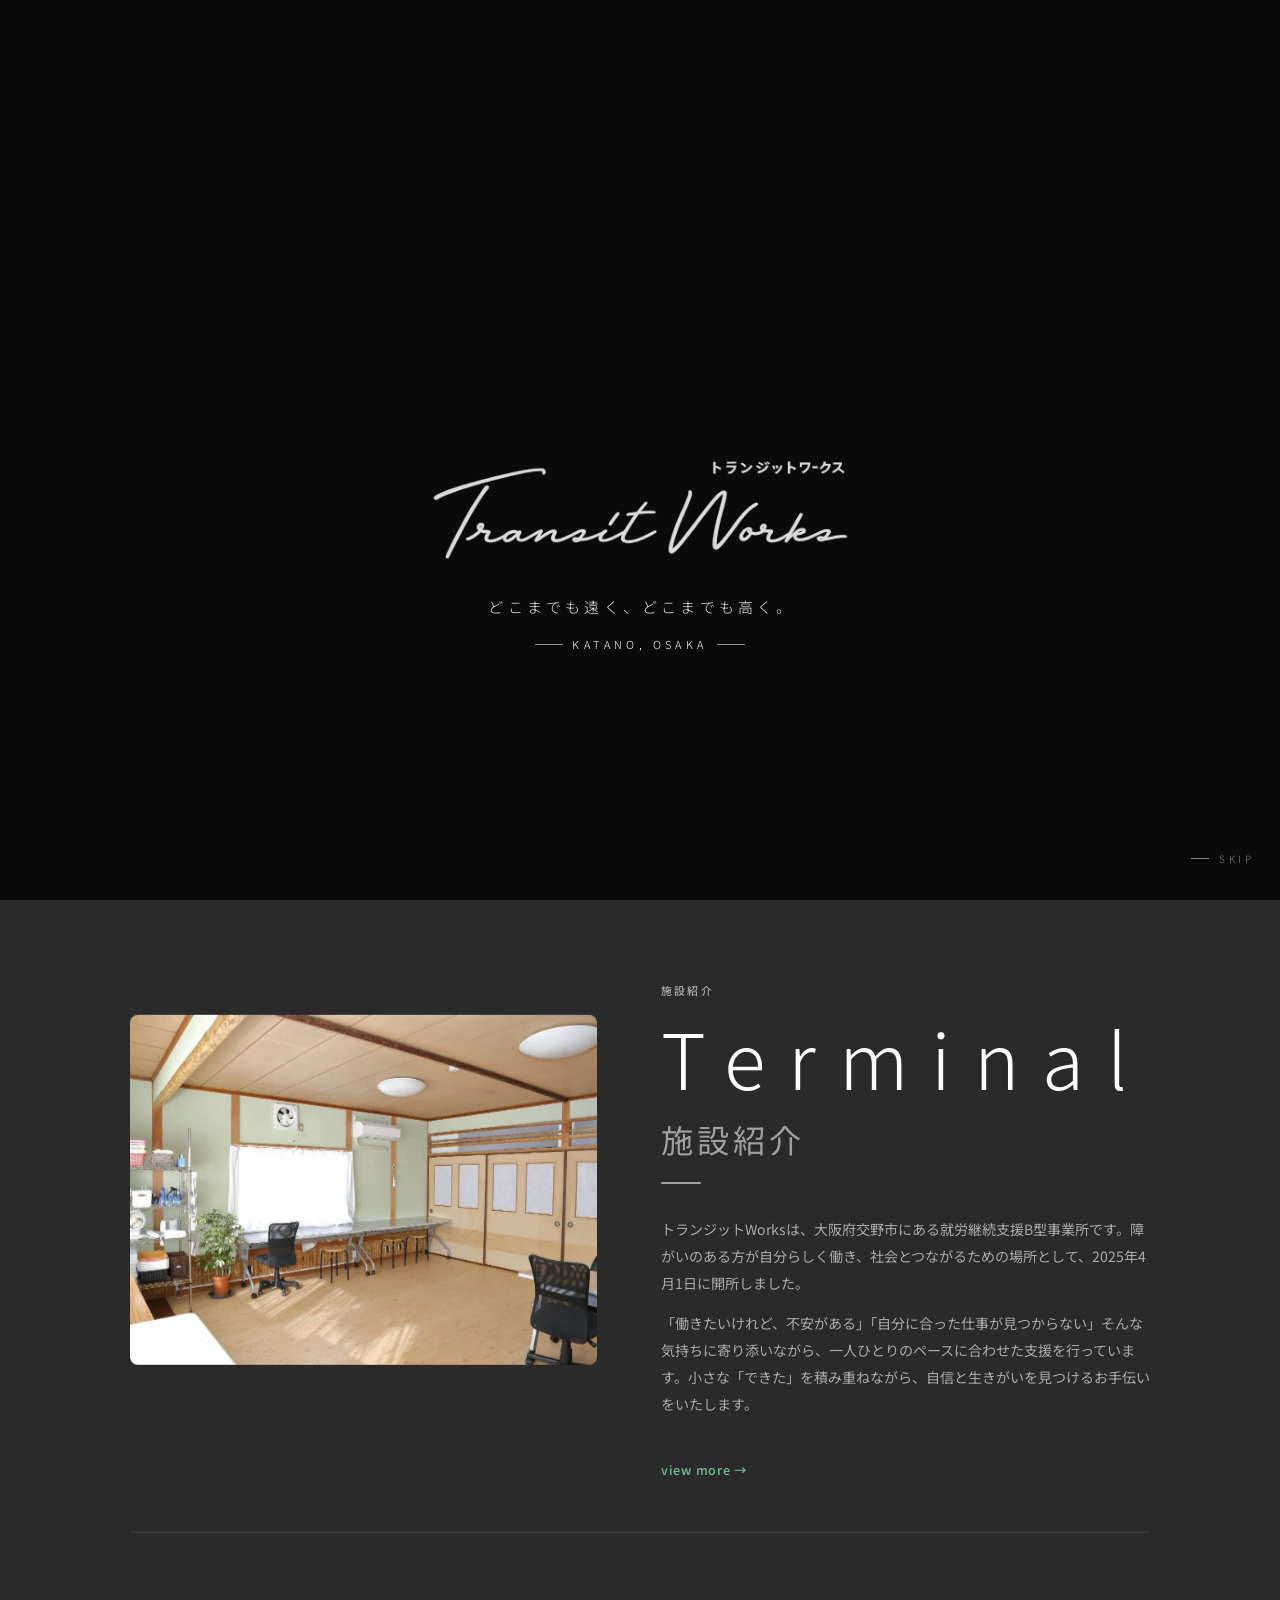
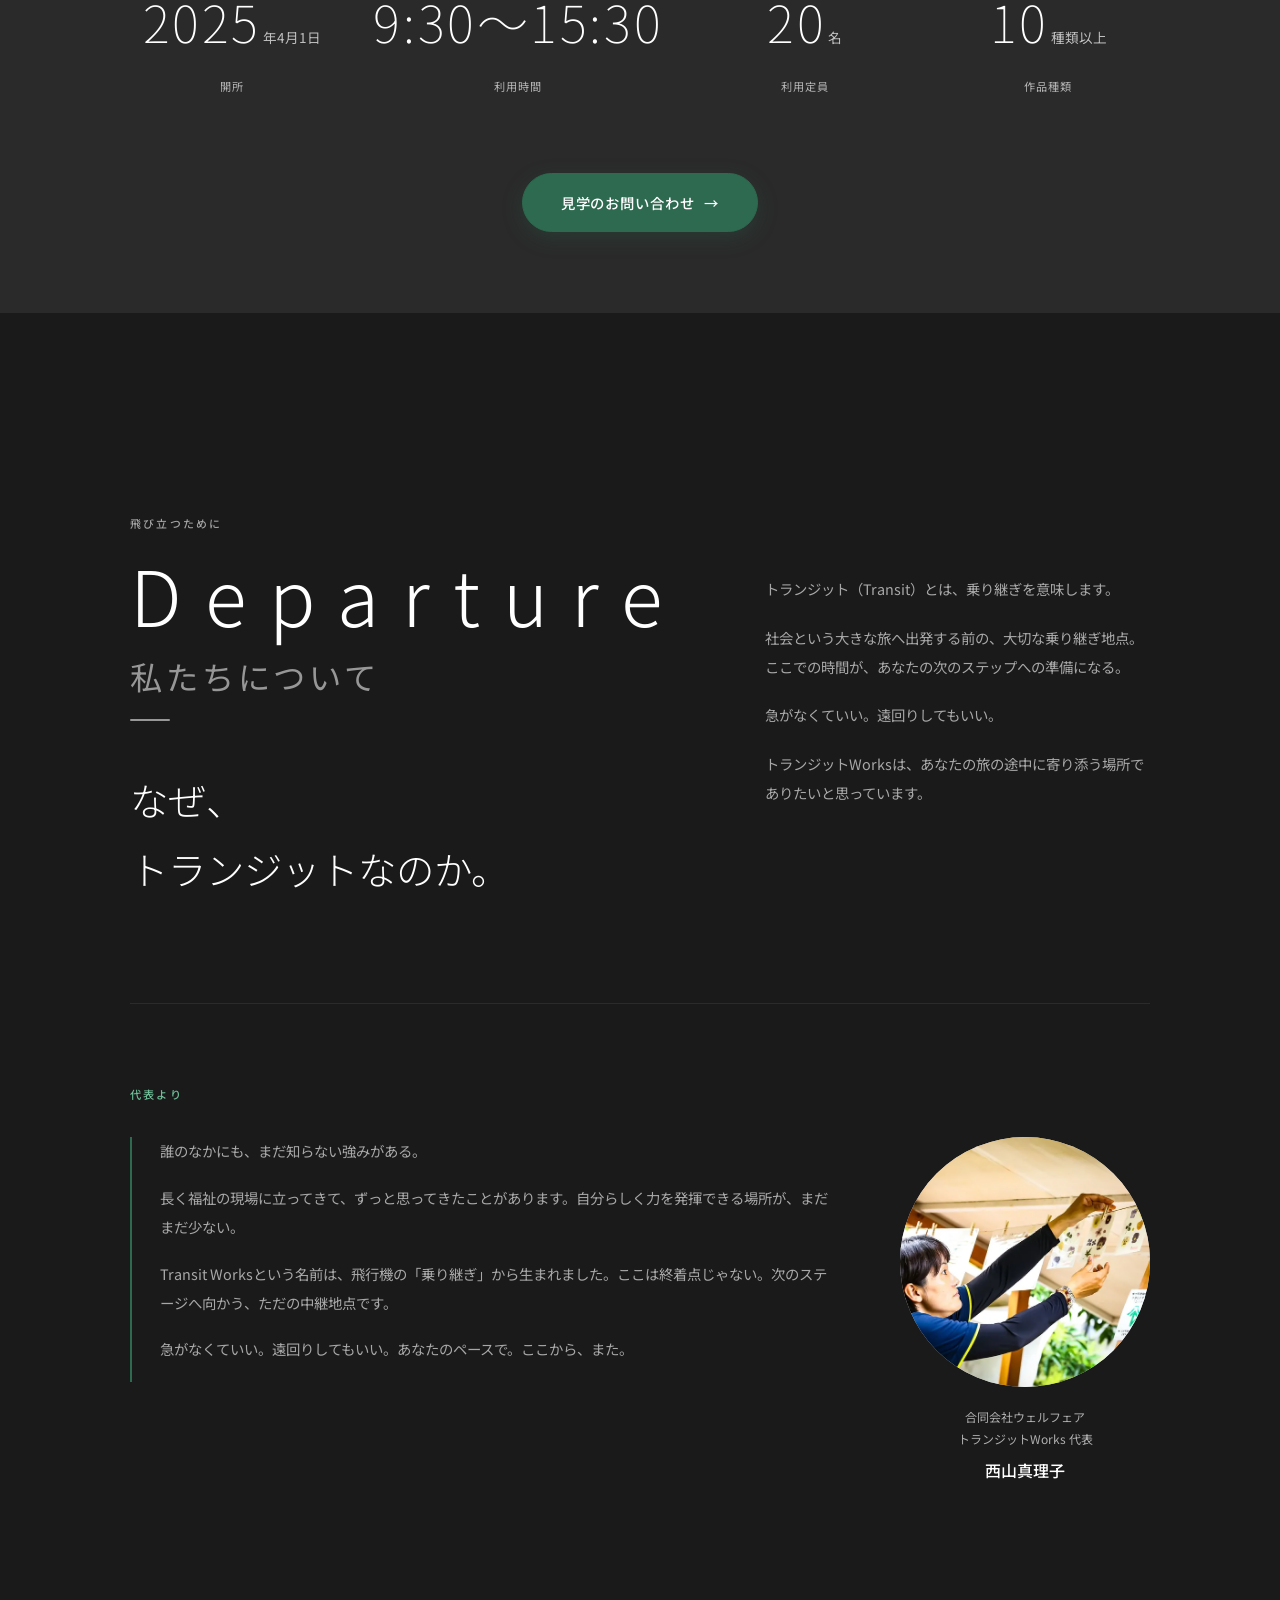
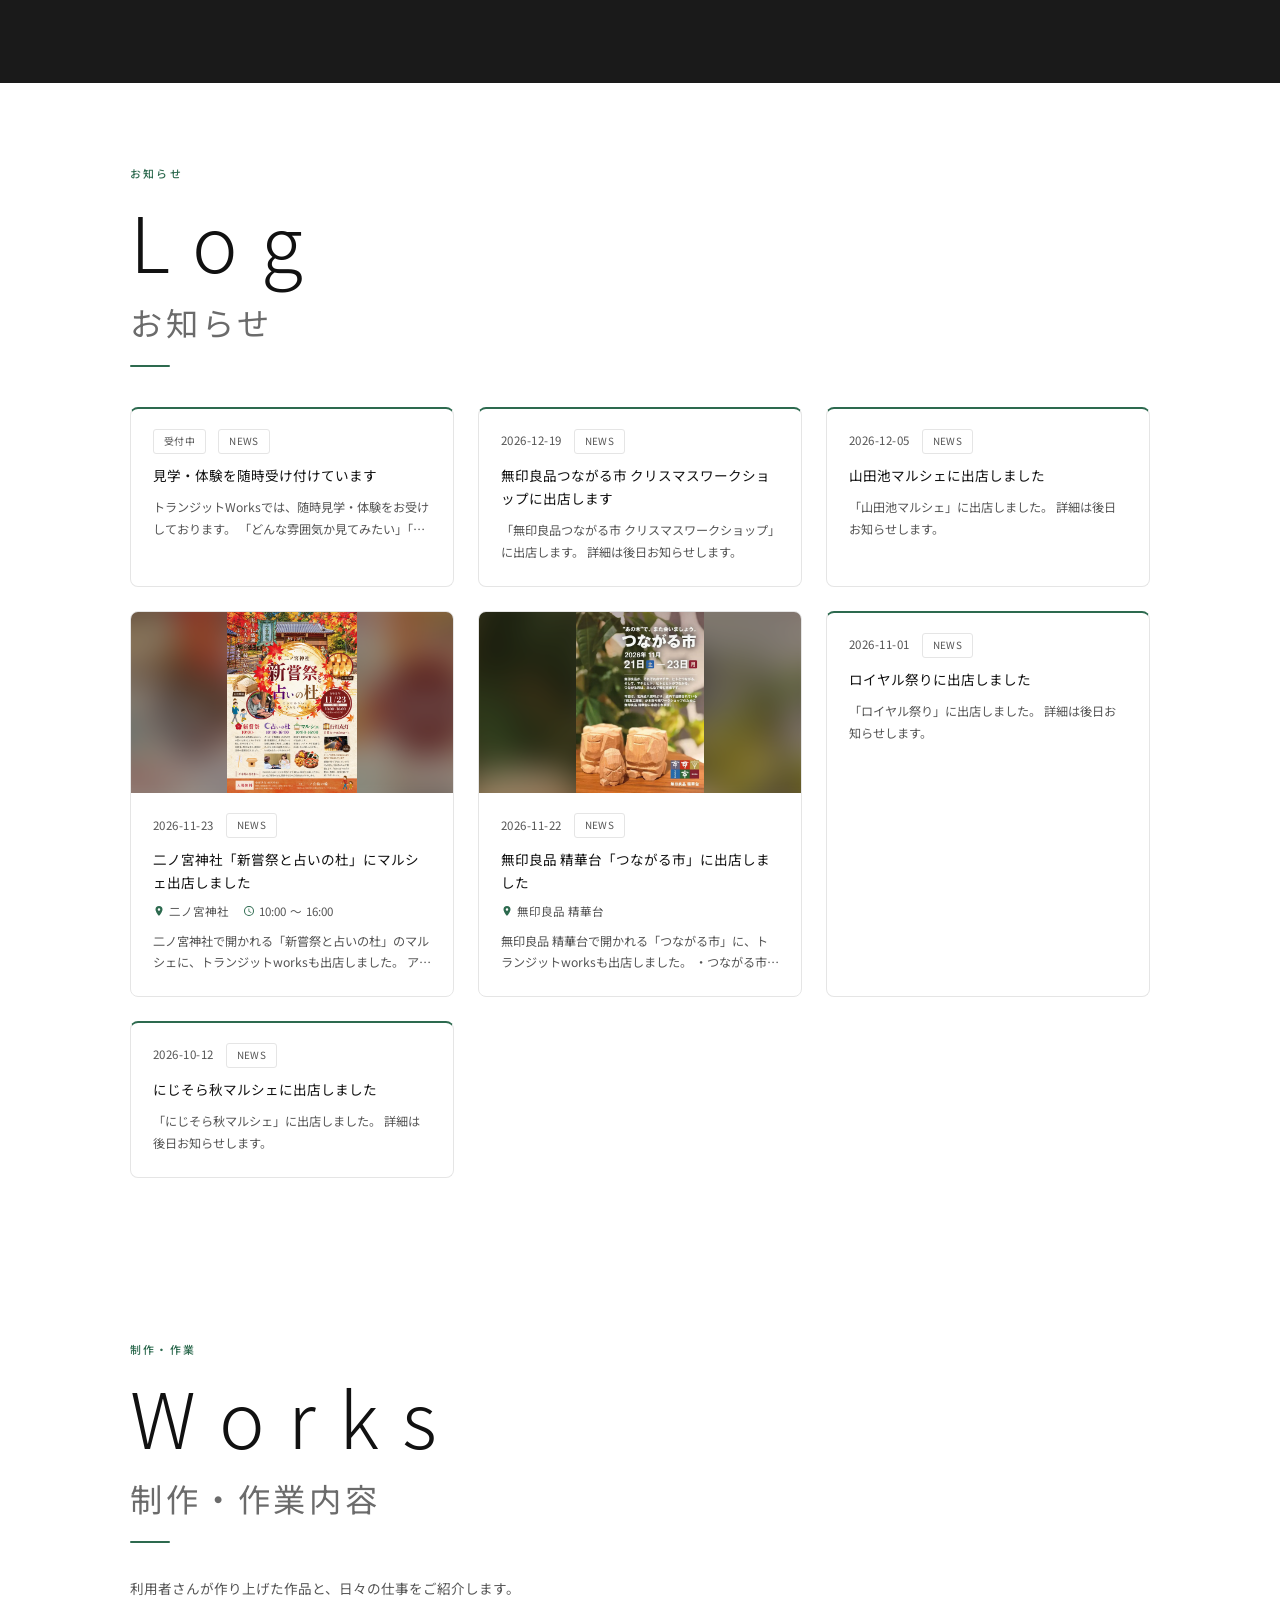
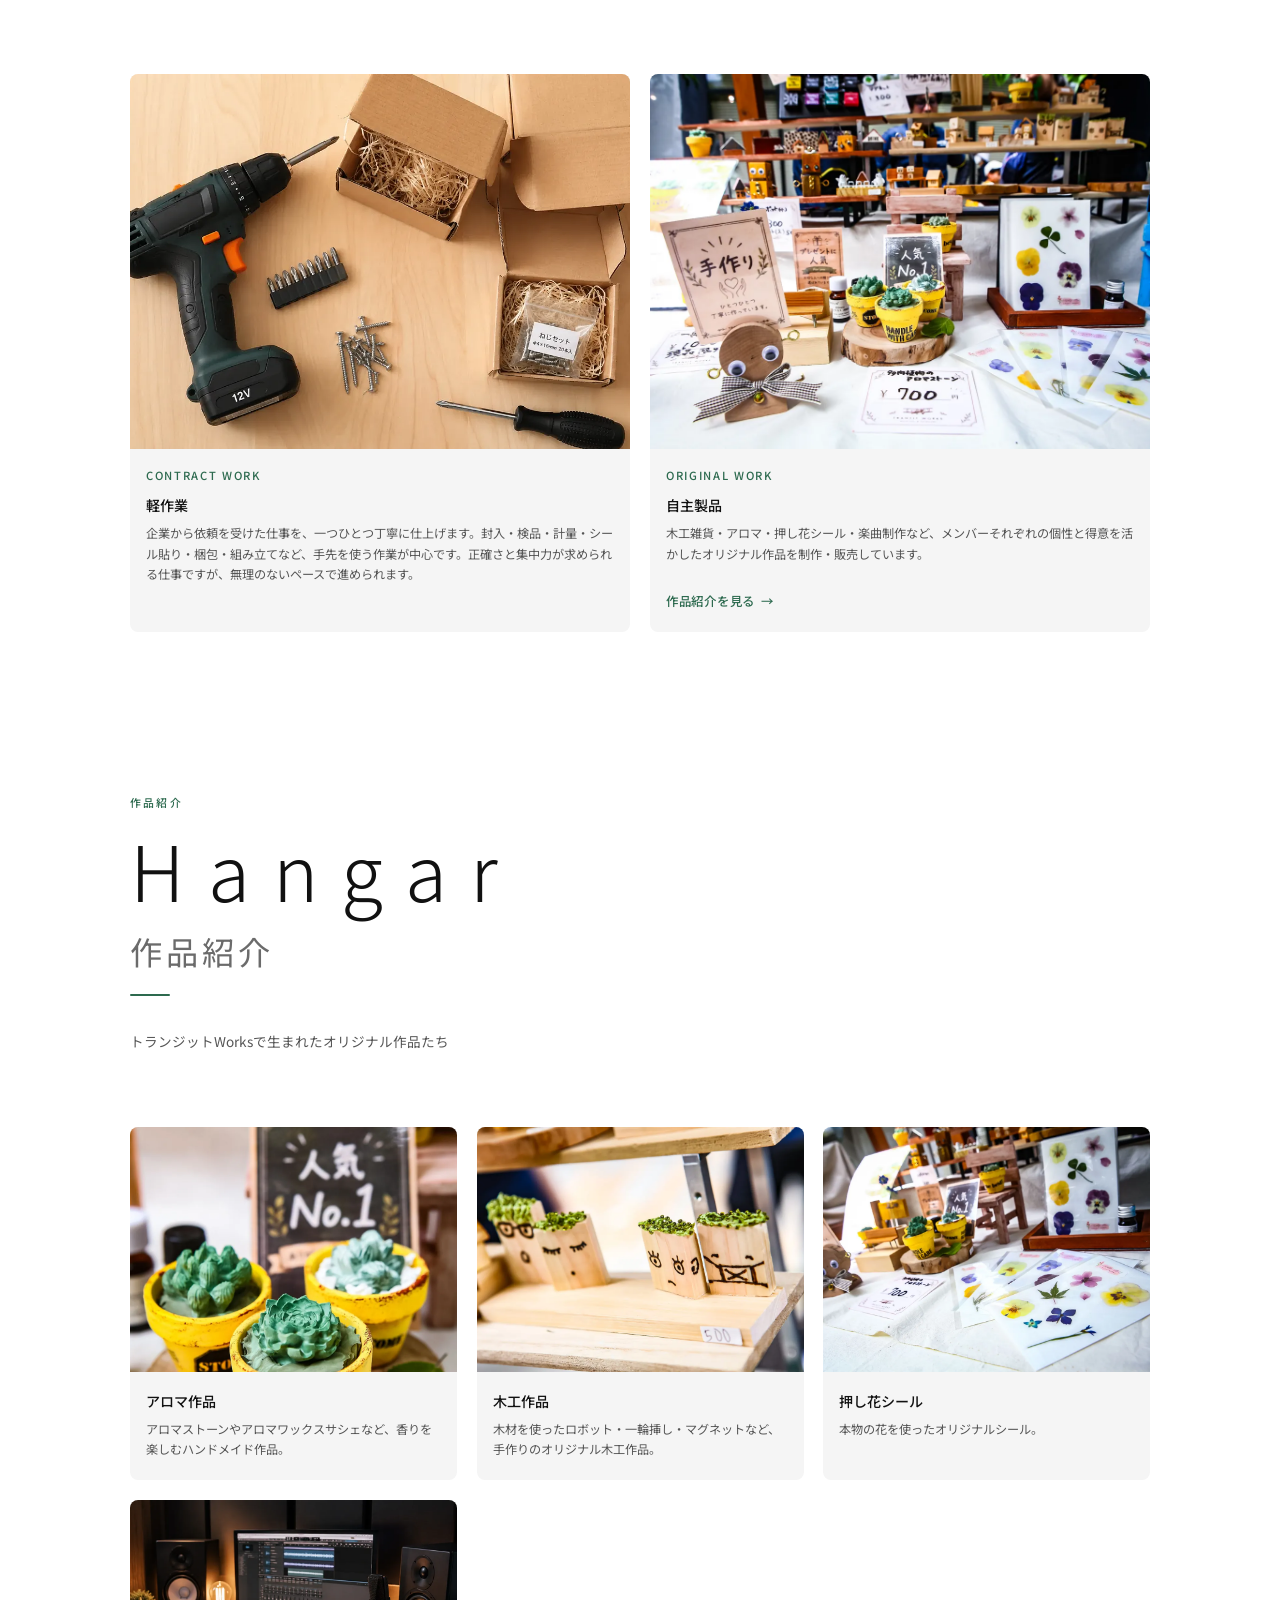
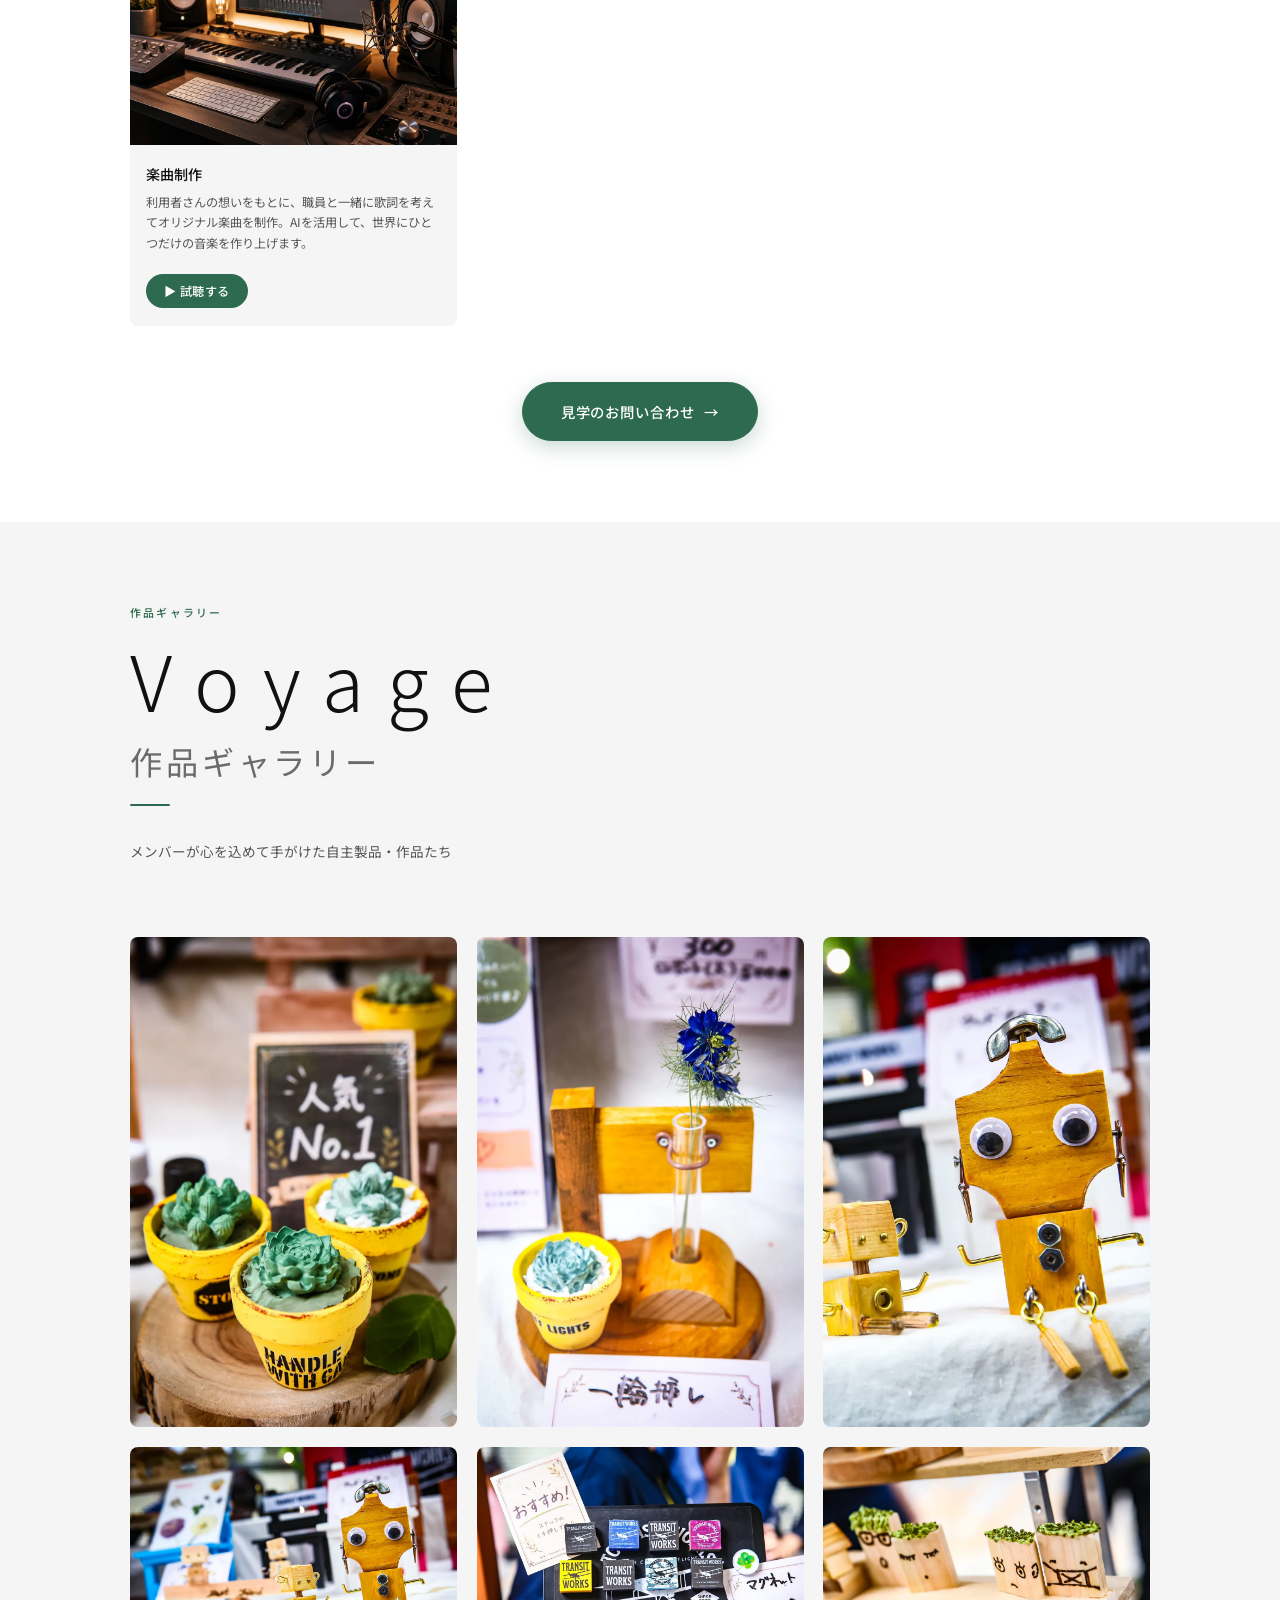
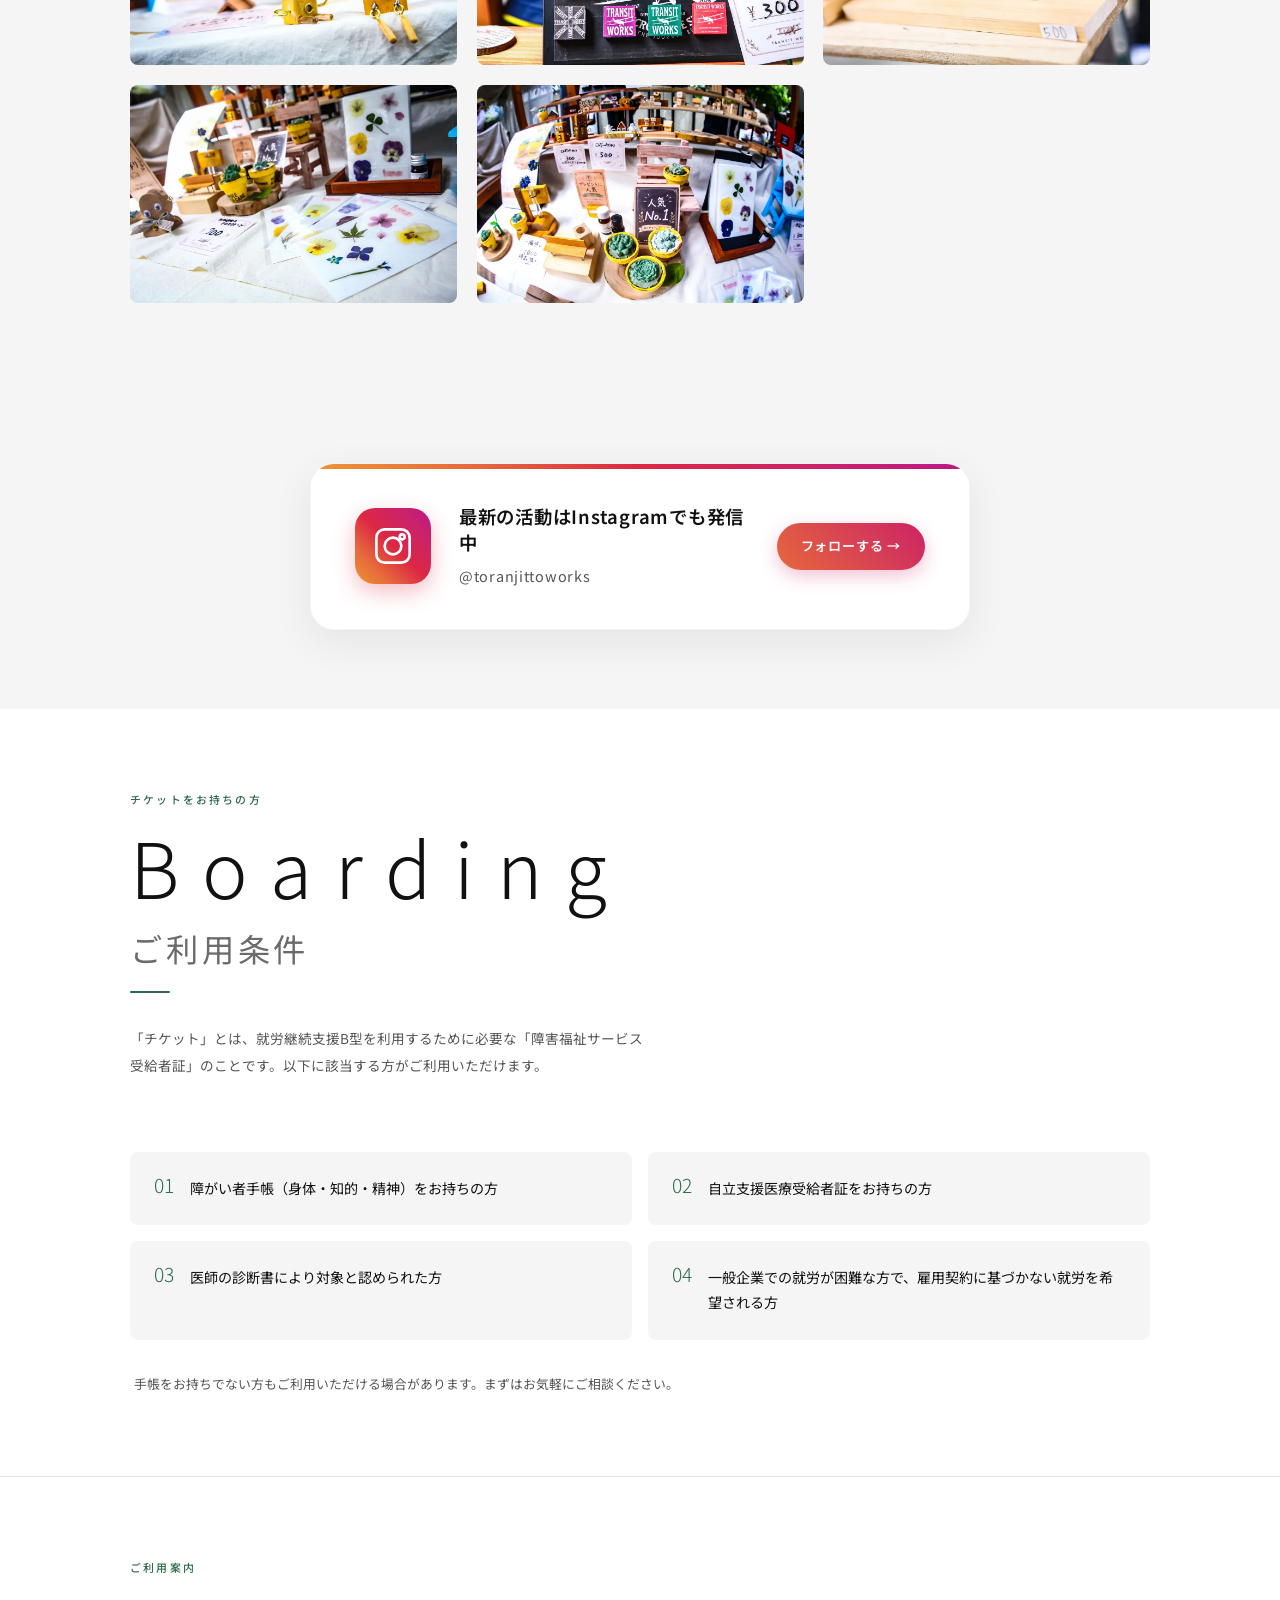
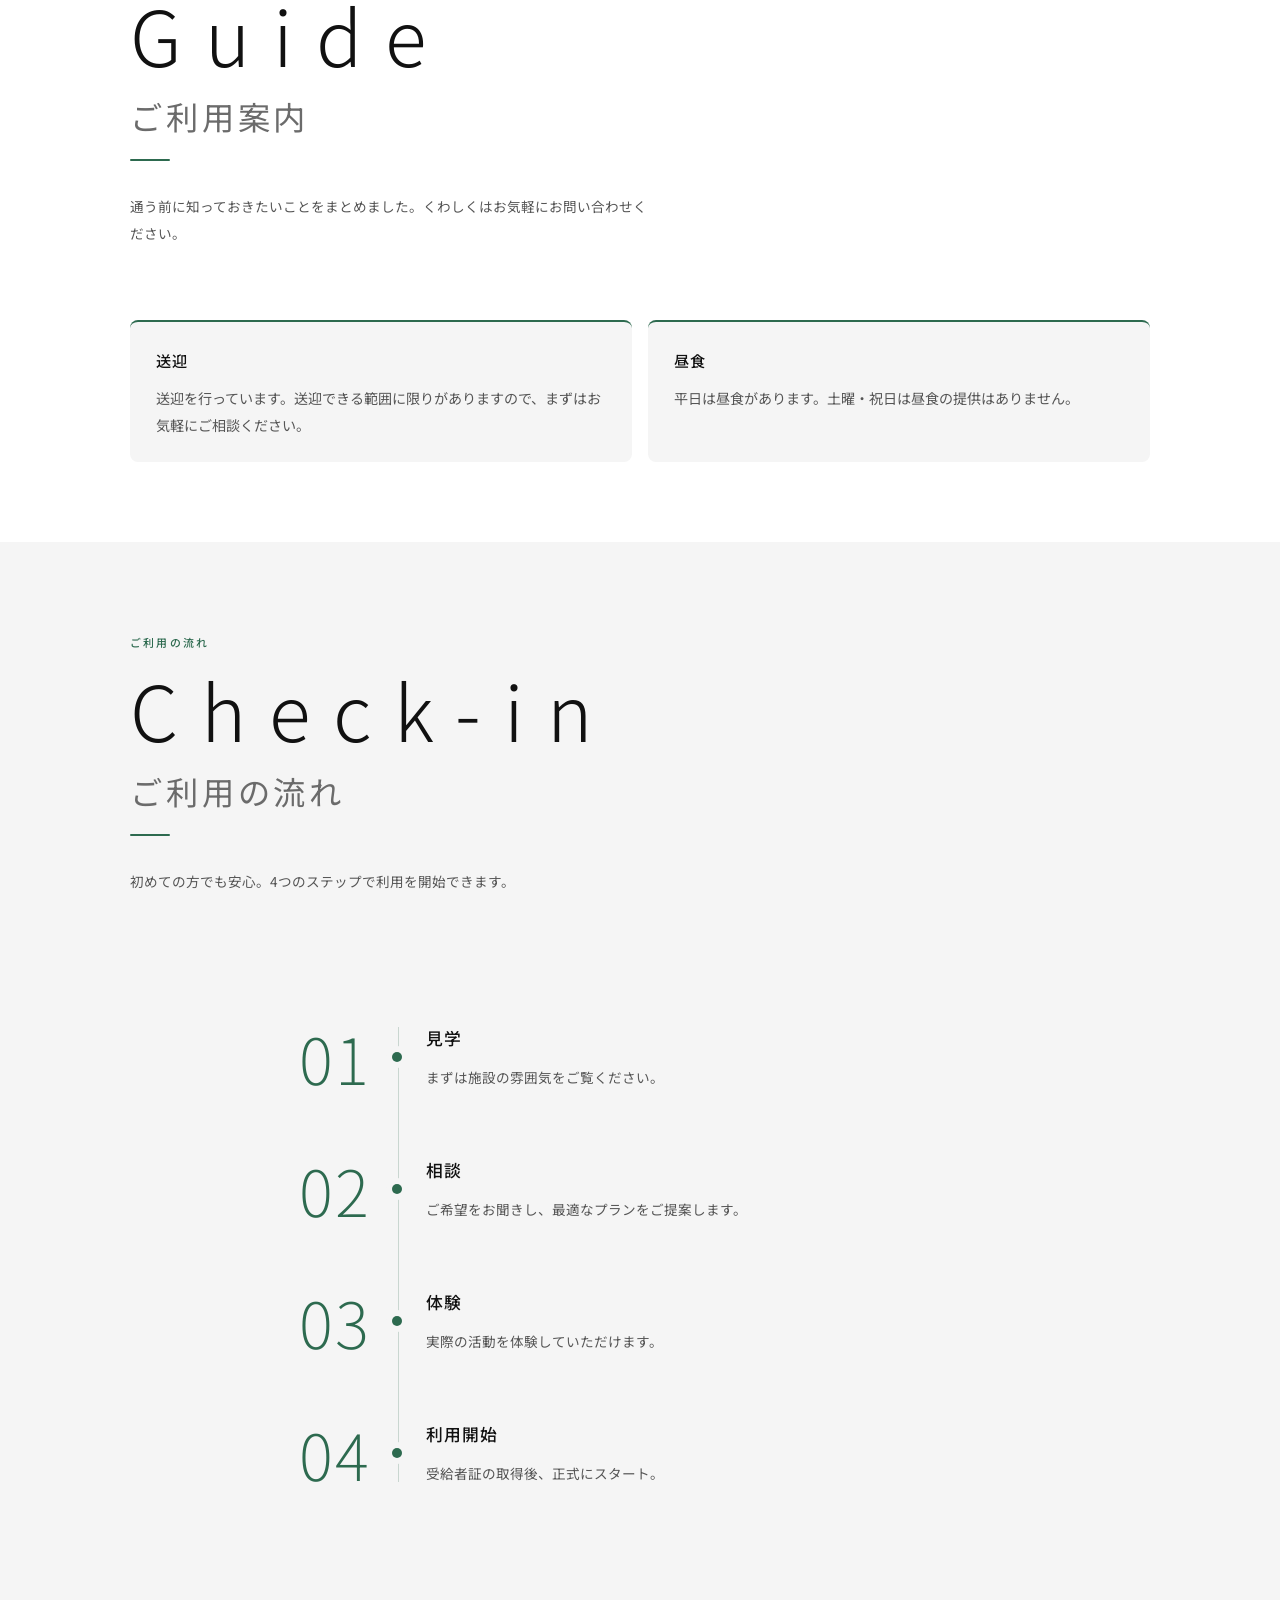
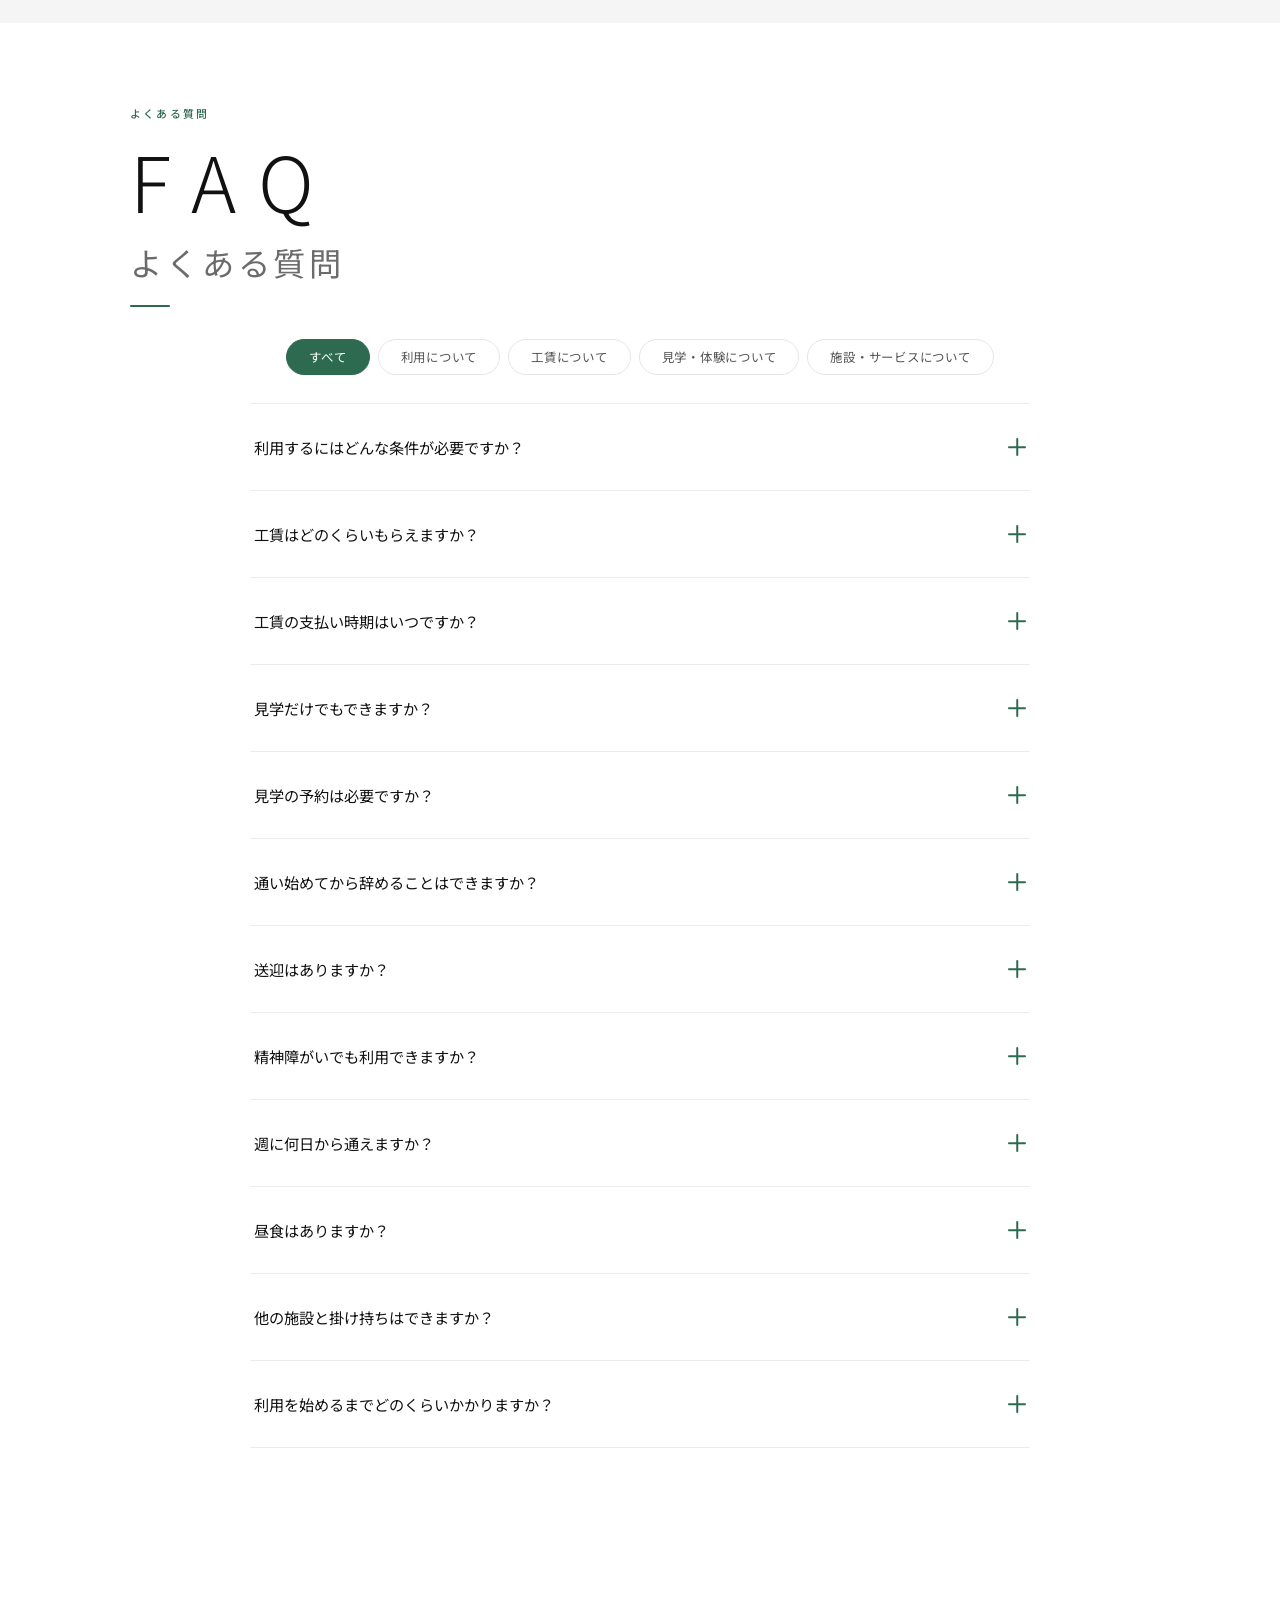
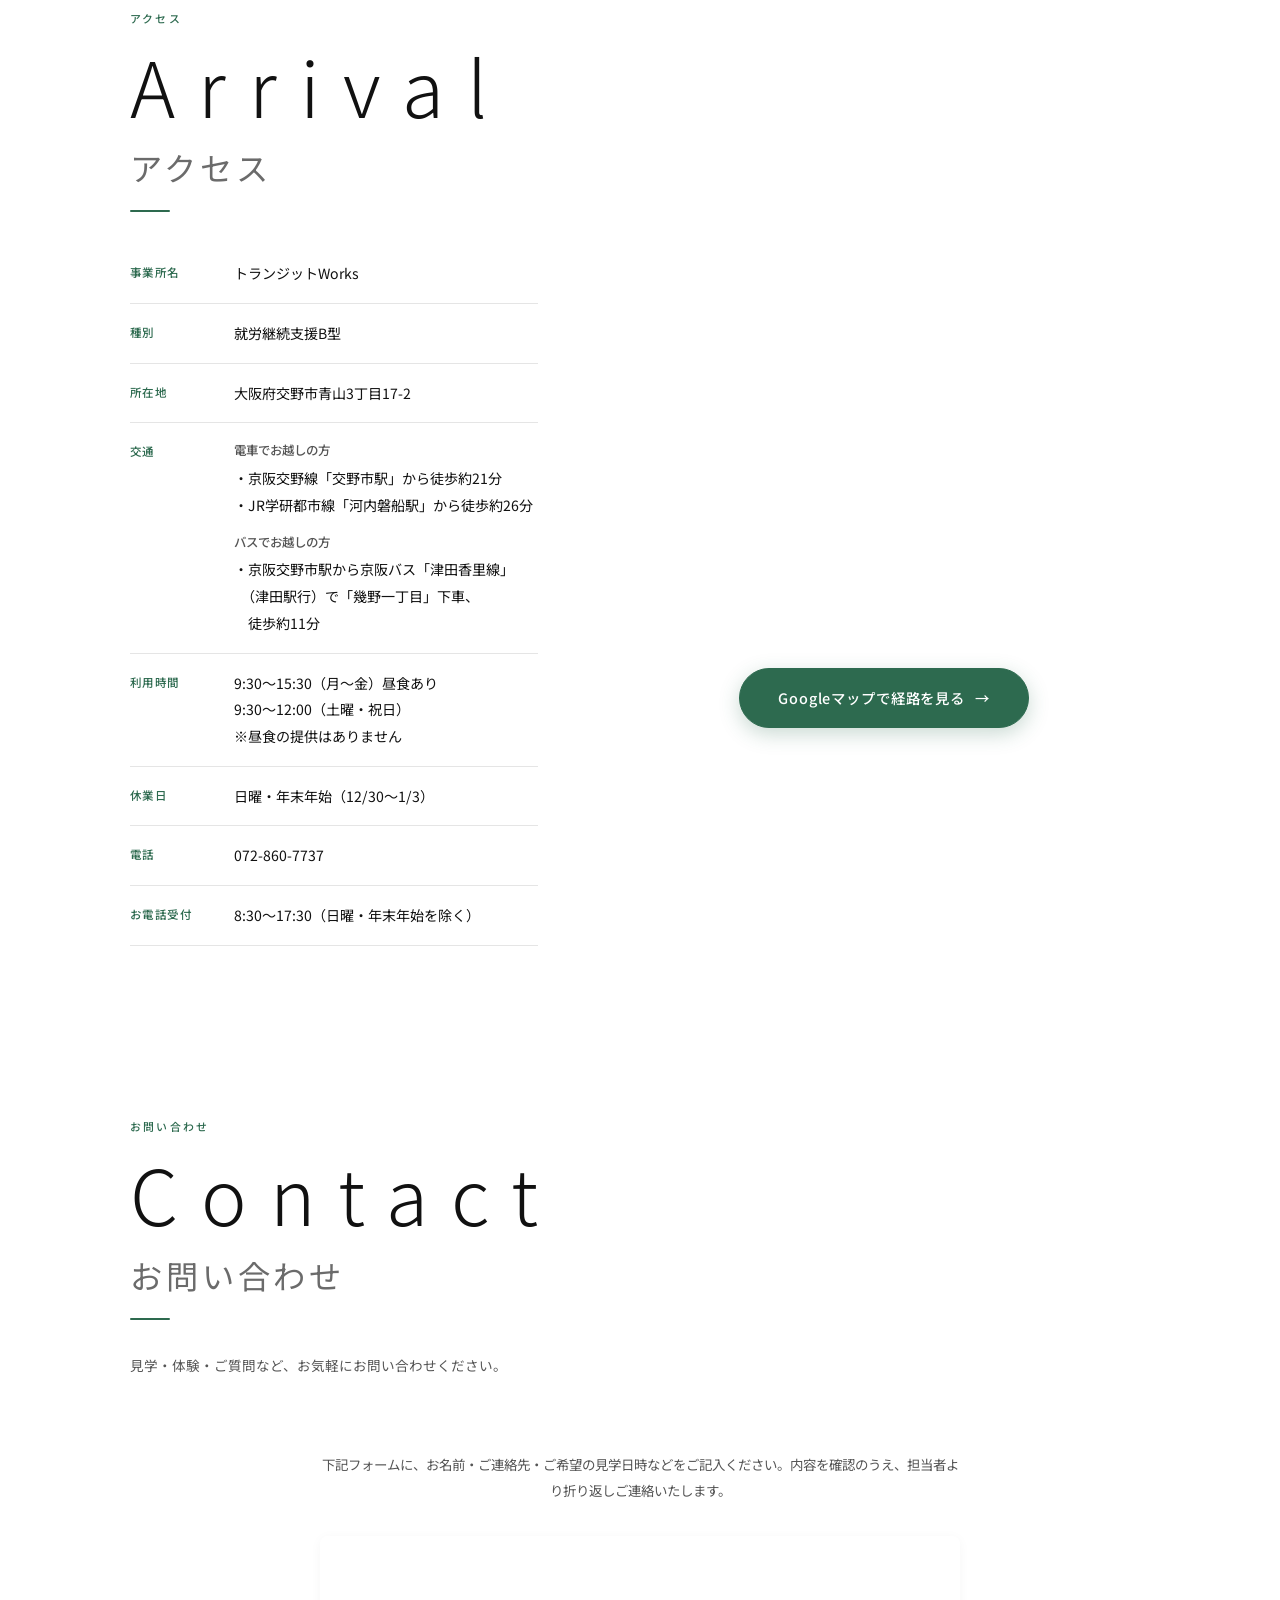
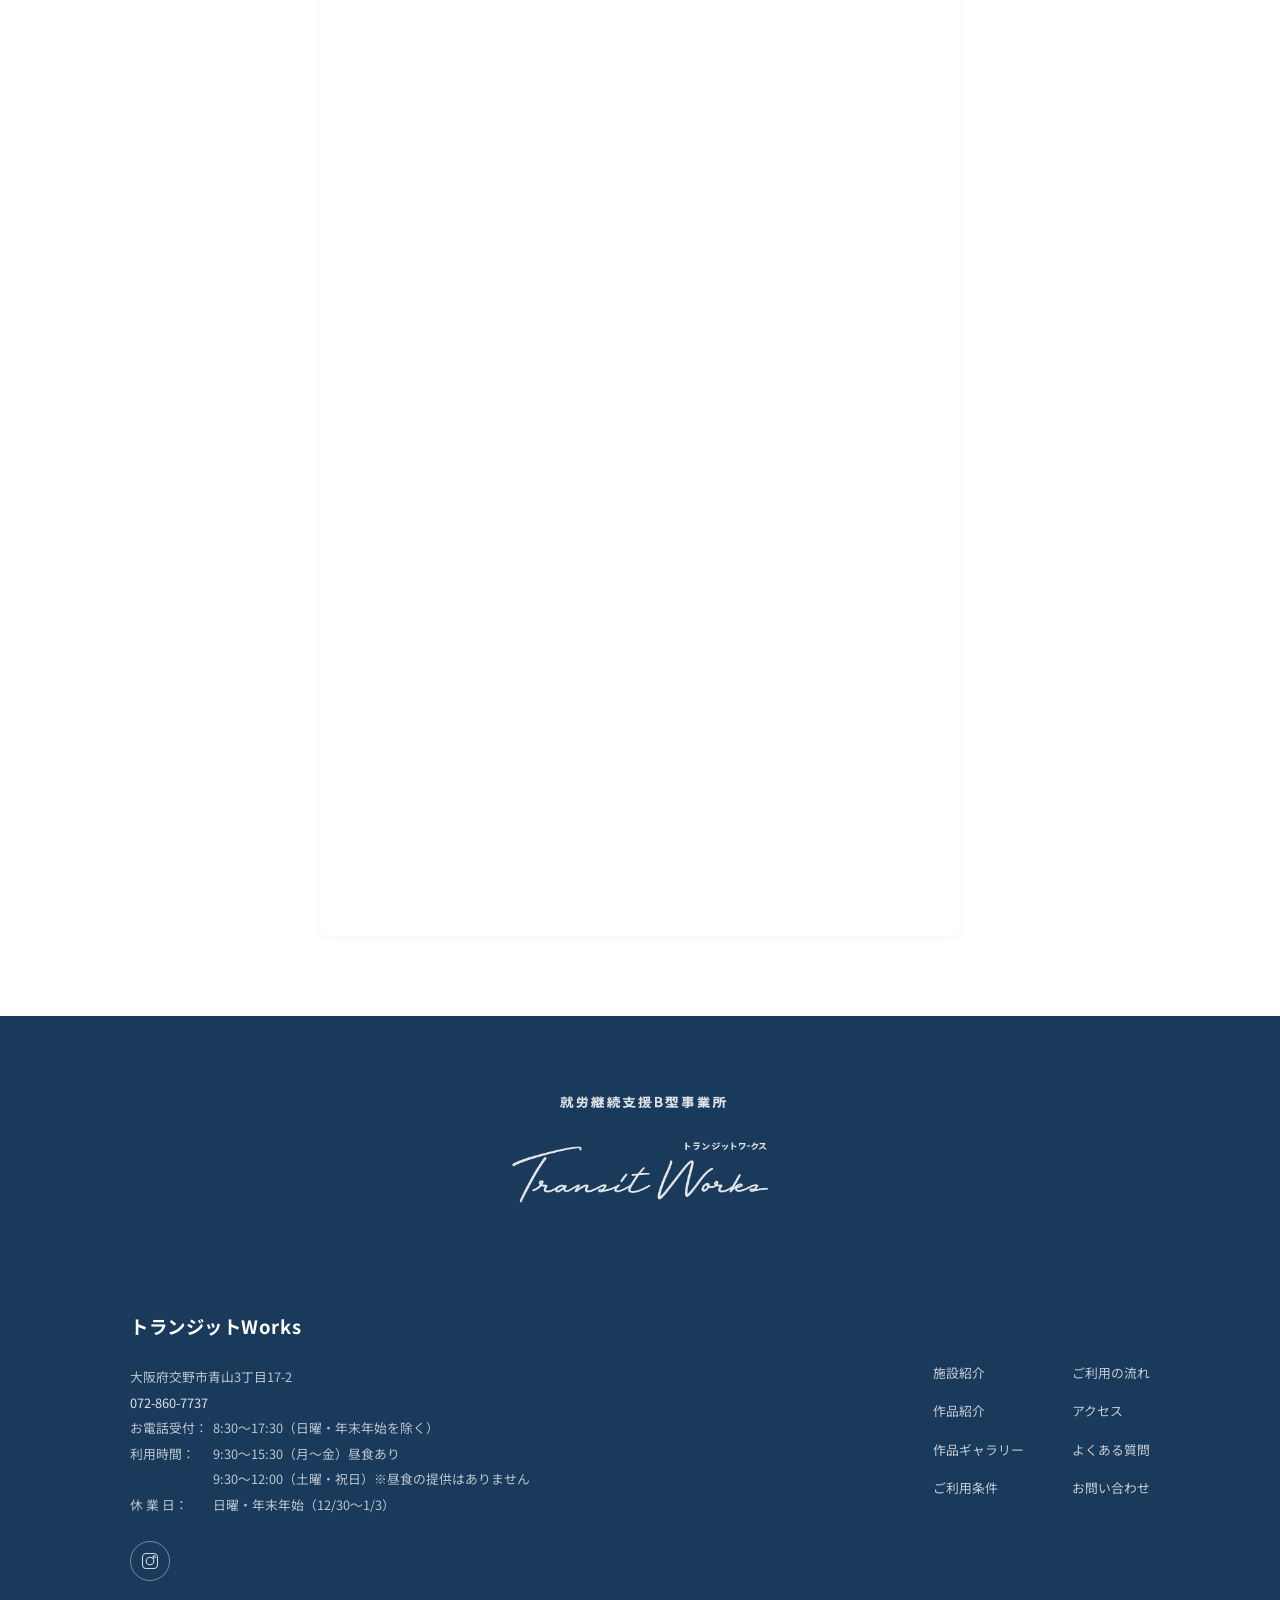
==== commit 3498caa9: "feat: お知らせのカードで、縦長のチラシを切らずに全体を表示し、左右に同じ画像のぼかしを敷く - カードの画像枠（横長 16:9）はそのまま、縦長の画像だけ全体を縮めて枠に収める - 左右のすき間" ====
--- a/index.html
+++ b/index.html
@@ -1794,7 +1794,7 @@
       list.innerHTML=shown.map(function(item,i){
         var d=(i<3?' sa-d'+i:'');
         var alt=(item.alt||'').replace(/"/g,'&quot;');
-        var thumbBlock=item.image?'<div class="news-card-thumb">'+pictureHTML(item.image,'alt="'+alt+'"')+'</div>':'';
+        var thumbBlock=item.image?'<div class="news-card-thumb"><span class="news-card-thumb-bg" aria-hidden="true"></span>'+pictureHTML(item.image,'alt="'+alt+'"')+'</div>':''; // 背景（ぼかし）は縦長のチラシのときだけ使う
         var cardClass='news-card sa'+d+(item.image?'':' news-card-noimg');
         var content=item.text||item.body||''; // 内容（後方互換でbodyも許容）
         var title=item.title||content;        // タイトル未設定なら内容を見出しに
@@ -1814,6 +1814,17 @@
         return '<a href="#" class="'+cardClass+'" data-news-index="'+i+'">'+thumbBlock+'<div class="news-card-body"><div class="news-card-meta">'+dateBlock+'<span class="news-card-cat">'+item.category+'</span></div><h3 class="news-card-title">'+title+'</h3>'+evBlock+excerpt+'</div></a>';
       }).join('');
       window.newsShownItems=shown; // 詳細（モーダル）で会場・地図などを表示するために使う
+      // 縦長の画像（チラシなど）は、切らずに枠の中へ全体を収め、左右のすき間に同じ画像をぼかして敷く。横長はこれまでどおり枠いっぱい
+      list.querySelectorAll('.news-card-thumb img').forEach(function(img){
+        function check(){
+          if(!img.naturalWidth||img.naturalHeight<=img.naturalWidth)return;
+          var thumb=img.closest('.news-card-thumb');
+          var bg=thumb.querySelector('.news-card-thumb-bg');
+          if(bg)bg.style.backgroundImage='url("'+String(img.currentSrc||img.src).replace(/"/g,'%22')+'")';
+          thumb.classList.add('is-portrait');
+        }
+        if(img.complete)check();else img.addEventListener('load',check,{once:true});
+      });
       injectEventJsonLd(shown.map(function(item){
         var endDate=getEventEndDate(item);
         var isPast=!isNaN(endDate.getTime())&&endDate.getTime()<Date.now();
--- a/style.css
+++ b/style.css
@@ -232,6 +232,11 @@
 .news-card-thumb{aspect-ratio:16/9;background:#e0e0e0;display:flex;align-items:center;justify-content:center;overflow:hidden;flex-shrink:0}
 .news-card-thumb img{width:100%;height:100%;object-fit:cover}
 .news-card-thumb span{font-size:.7rem;letter-spacing:.2em;color:#aaa}
+/* 縦長のチラシ：枠（16:9）はそのまま、チラシ全体を縮めて収め、左右には同じ画像をぼかして暗くしたものを敷く */
+.news-card-thumb{position:relative}
+.news-card-thumb-bg{display:none}
+.news-card-thumb.is-portrait .news-card-thumb-bg{display:block;position:absolute;inset:-24px;background-size:cover;background-position:center;filter:blur(16px) brightness(.62);transform:scale(1.08)}
+.news-card-thumb.is-portrait img{position:absolute;inset:0;z-index:1;width:100%;height:100%;object-fit:contain}
 .news-card-body{padding:20px 22px 22px;display:flex;flex-direction:column;gap:10px;flex:1}
 .news-card-meta{display:flex;align-items:center;gap:12px;flex-wrap:wrap}
 .news-card-meta time{font-size:.72rem;letter-spacing:.04em;color:var(--text-sub)}
